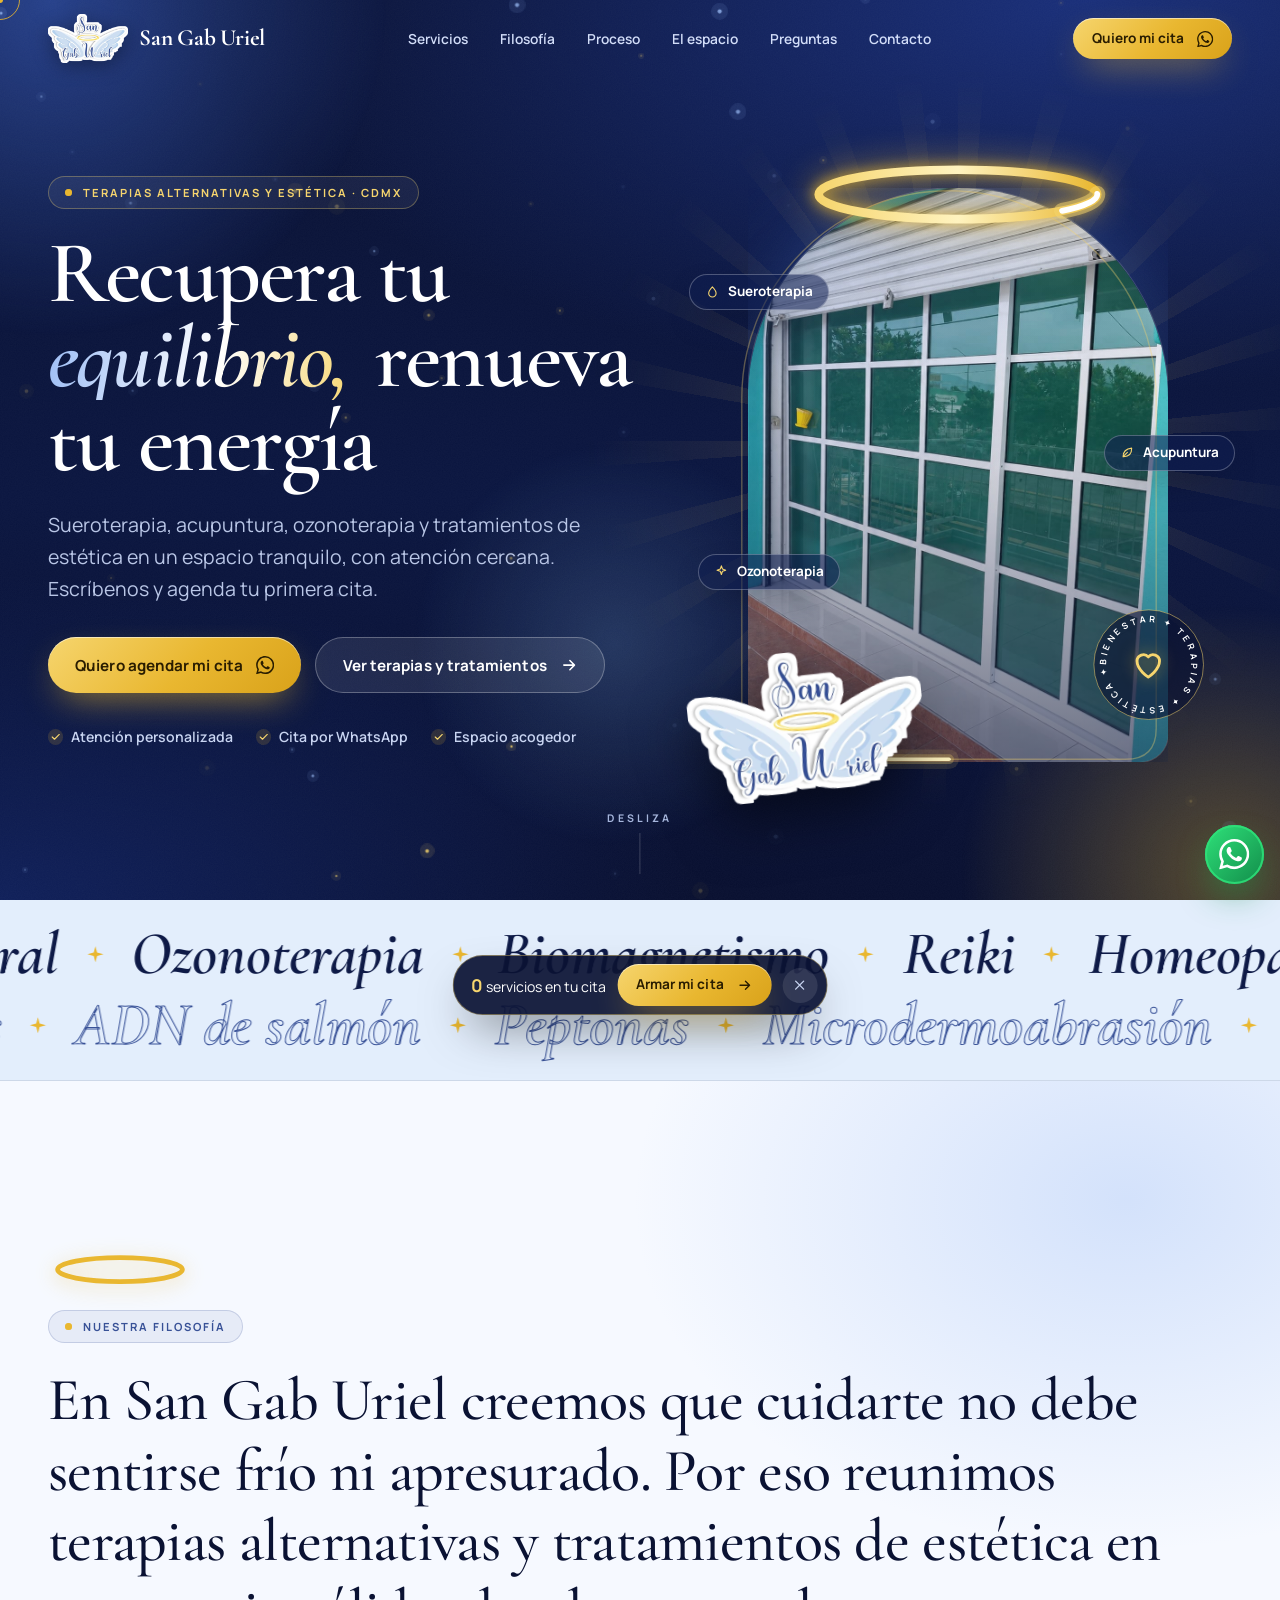
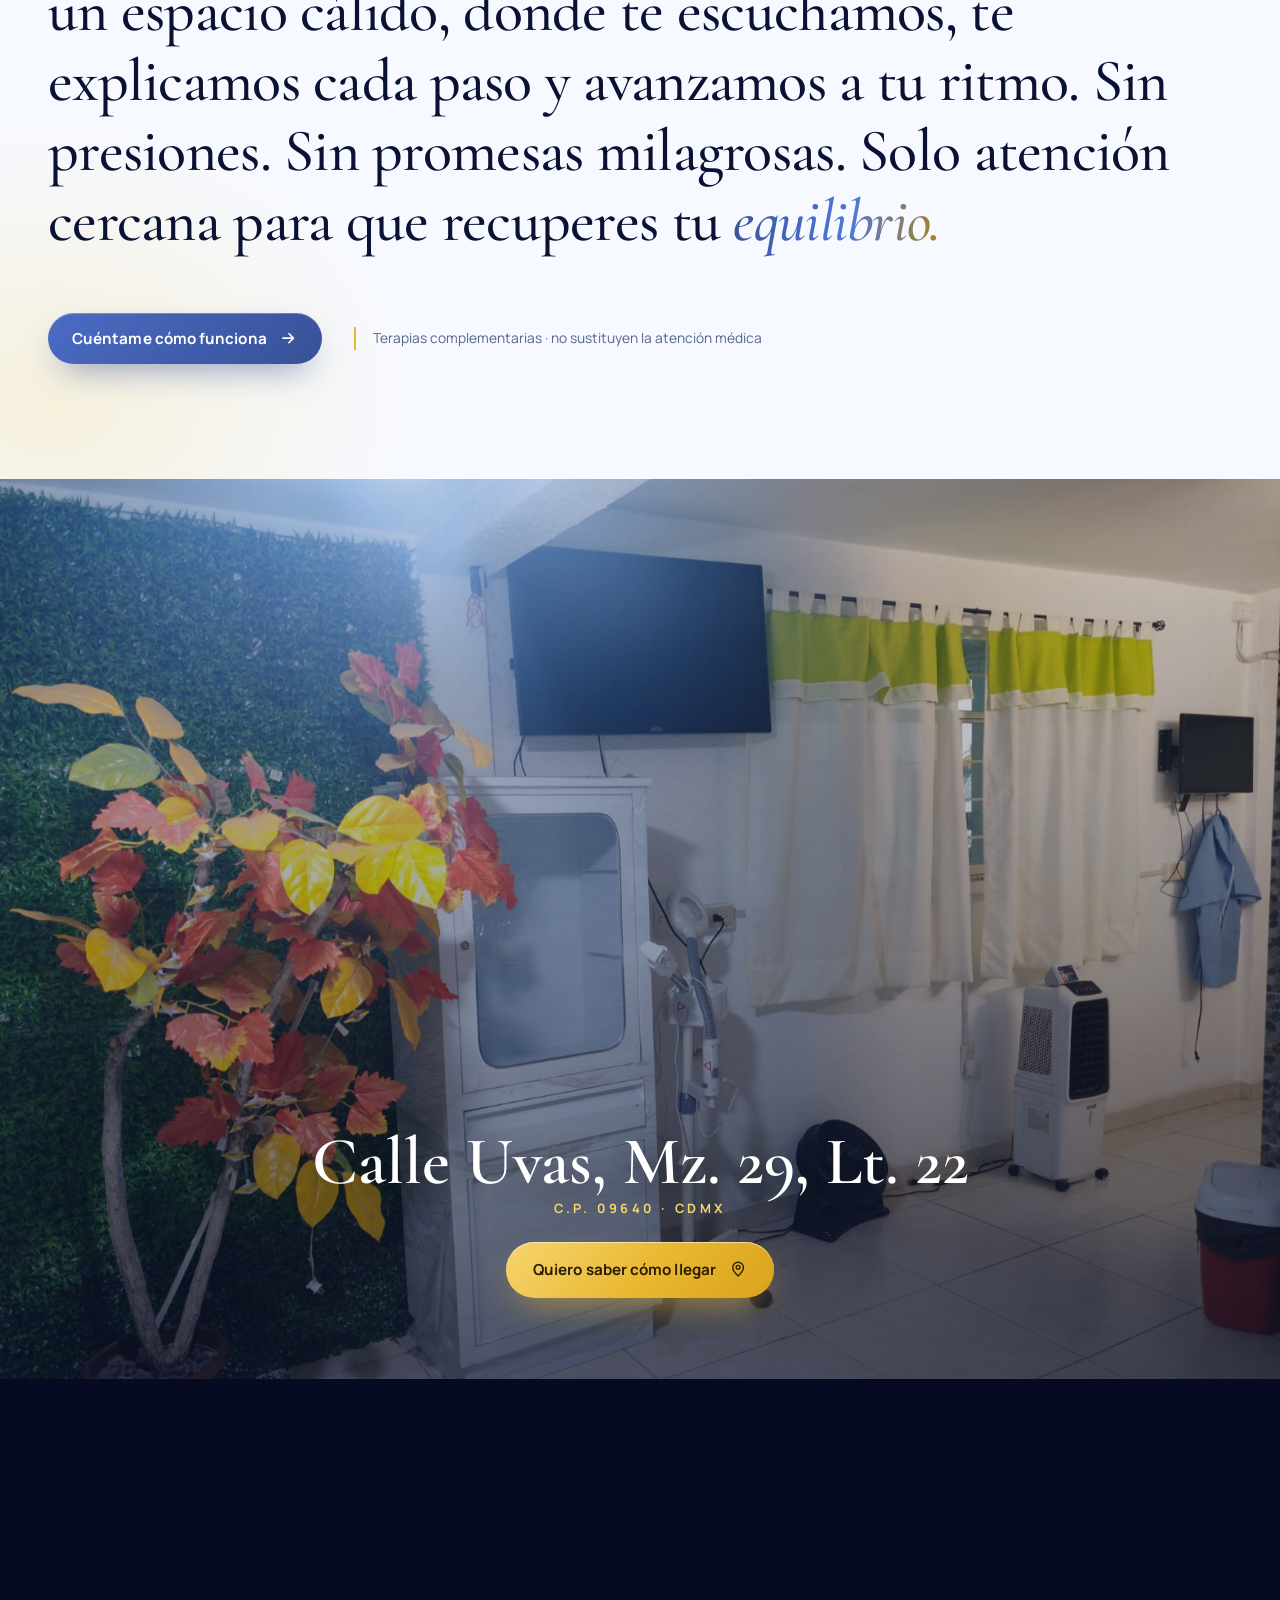
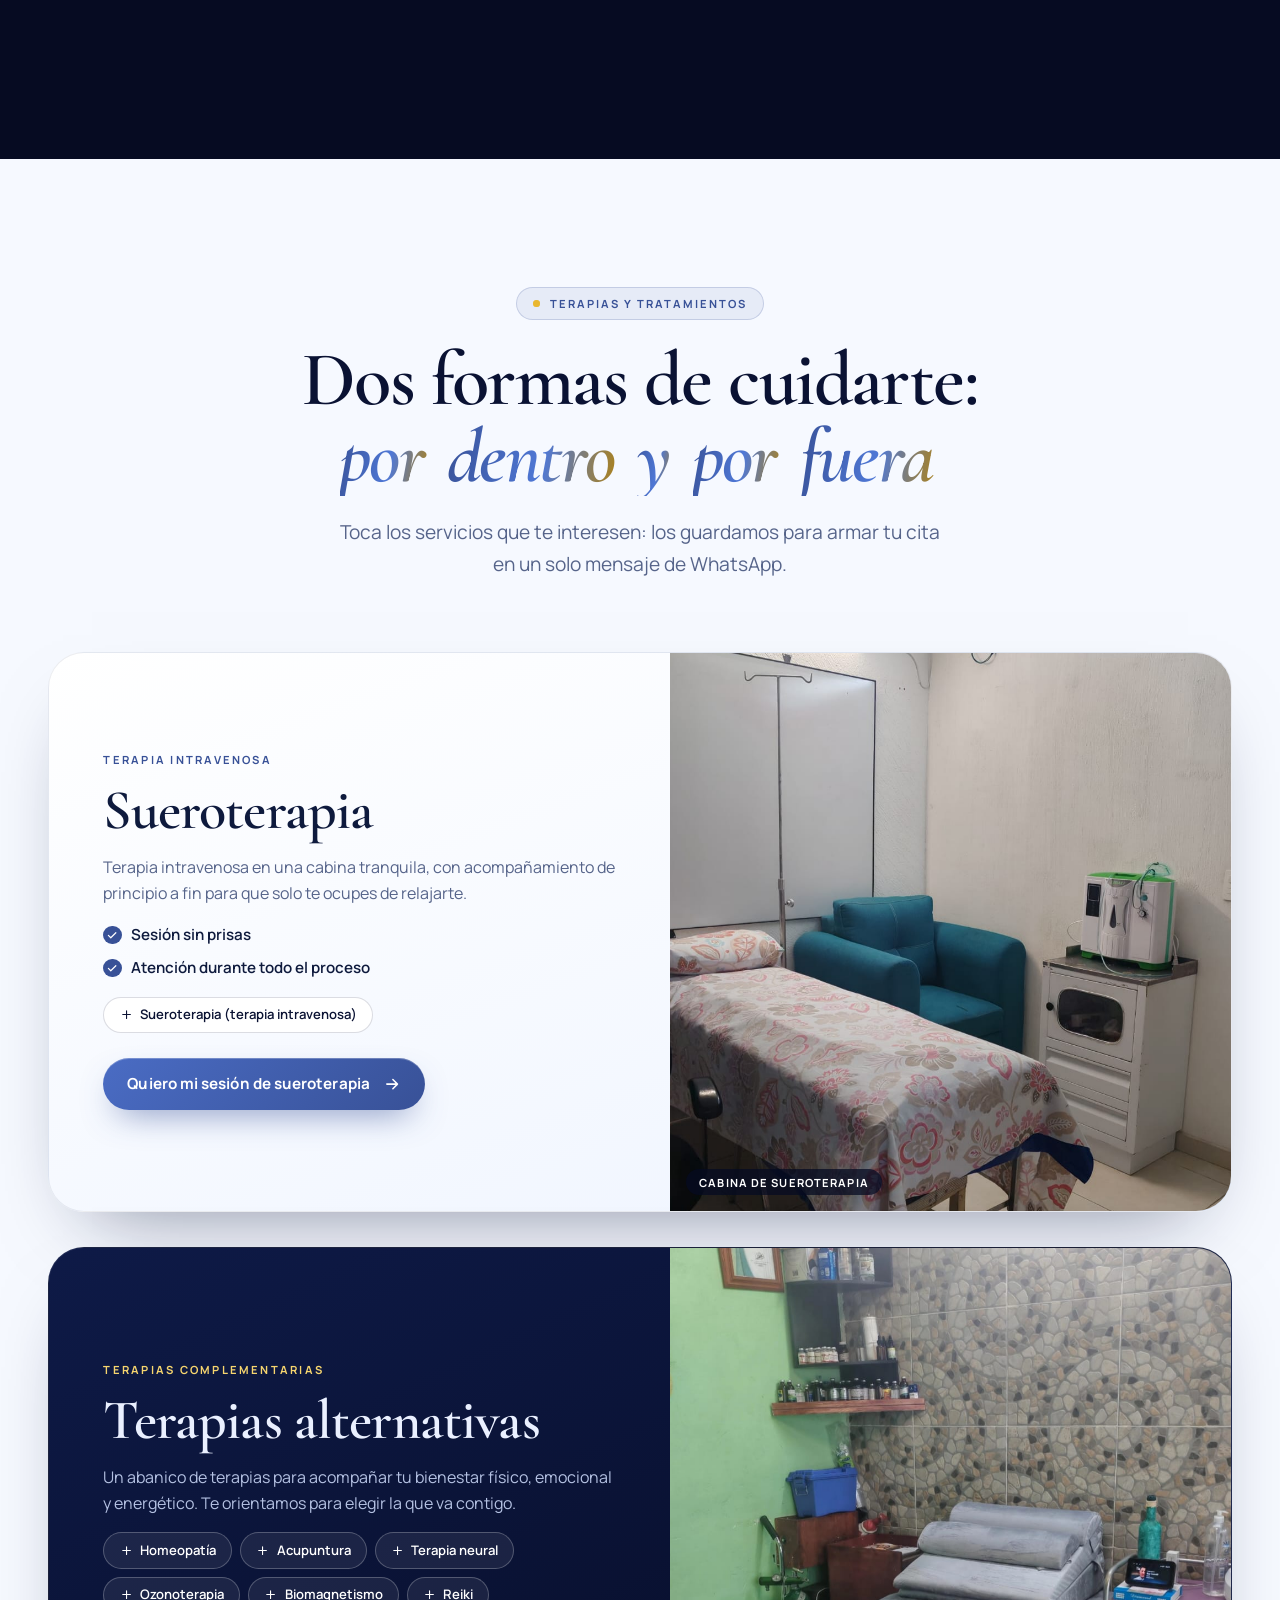
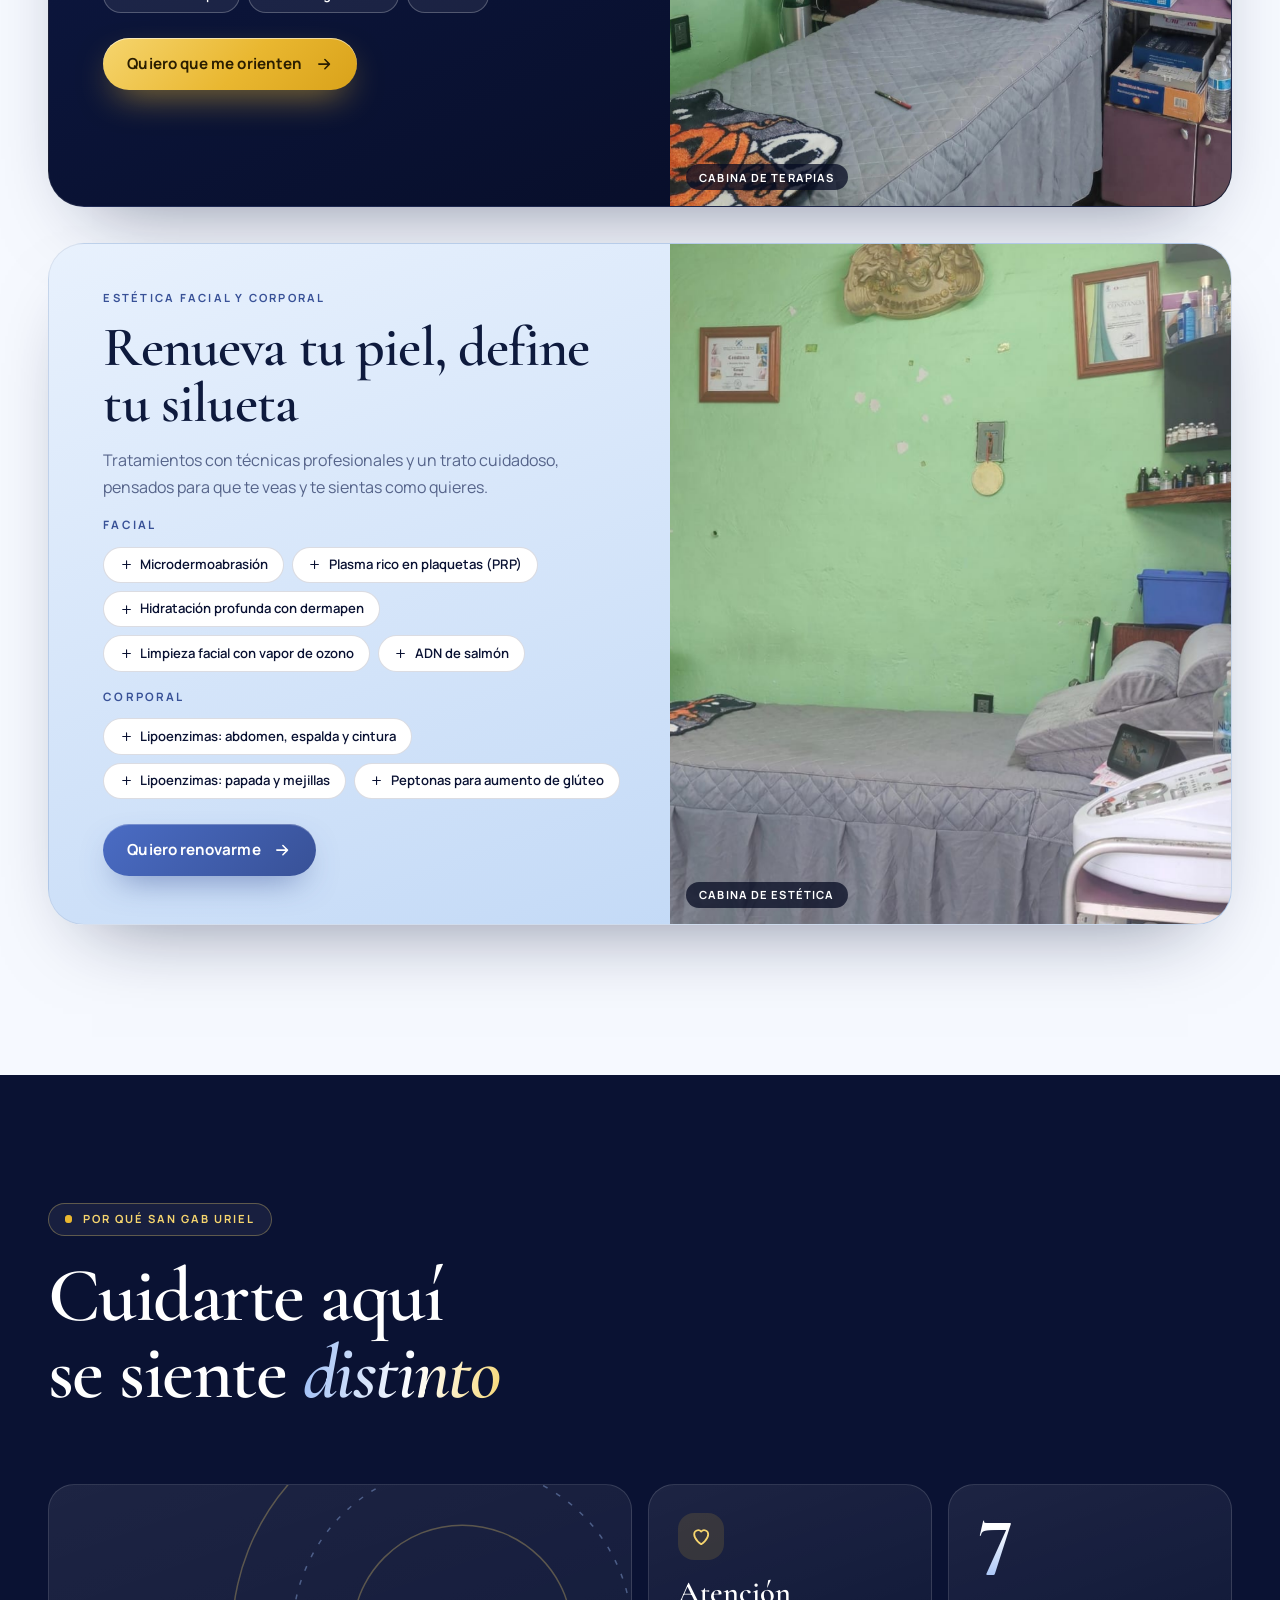
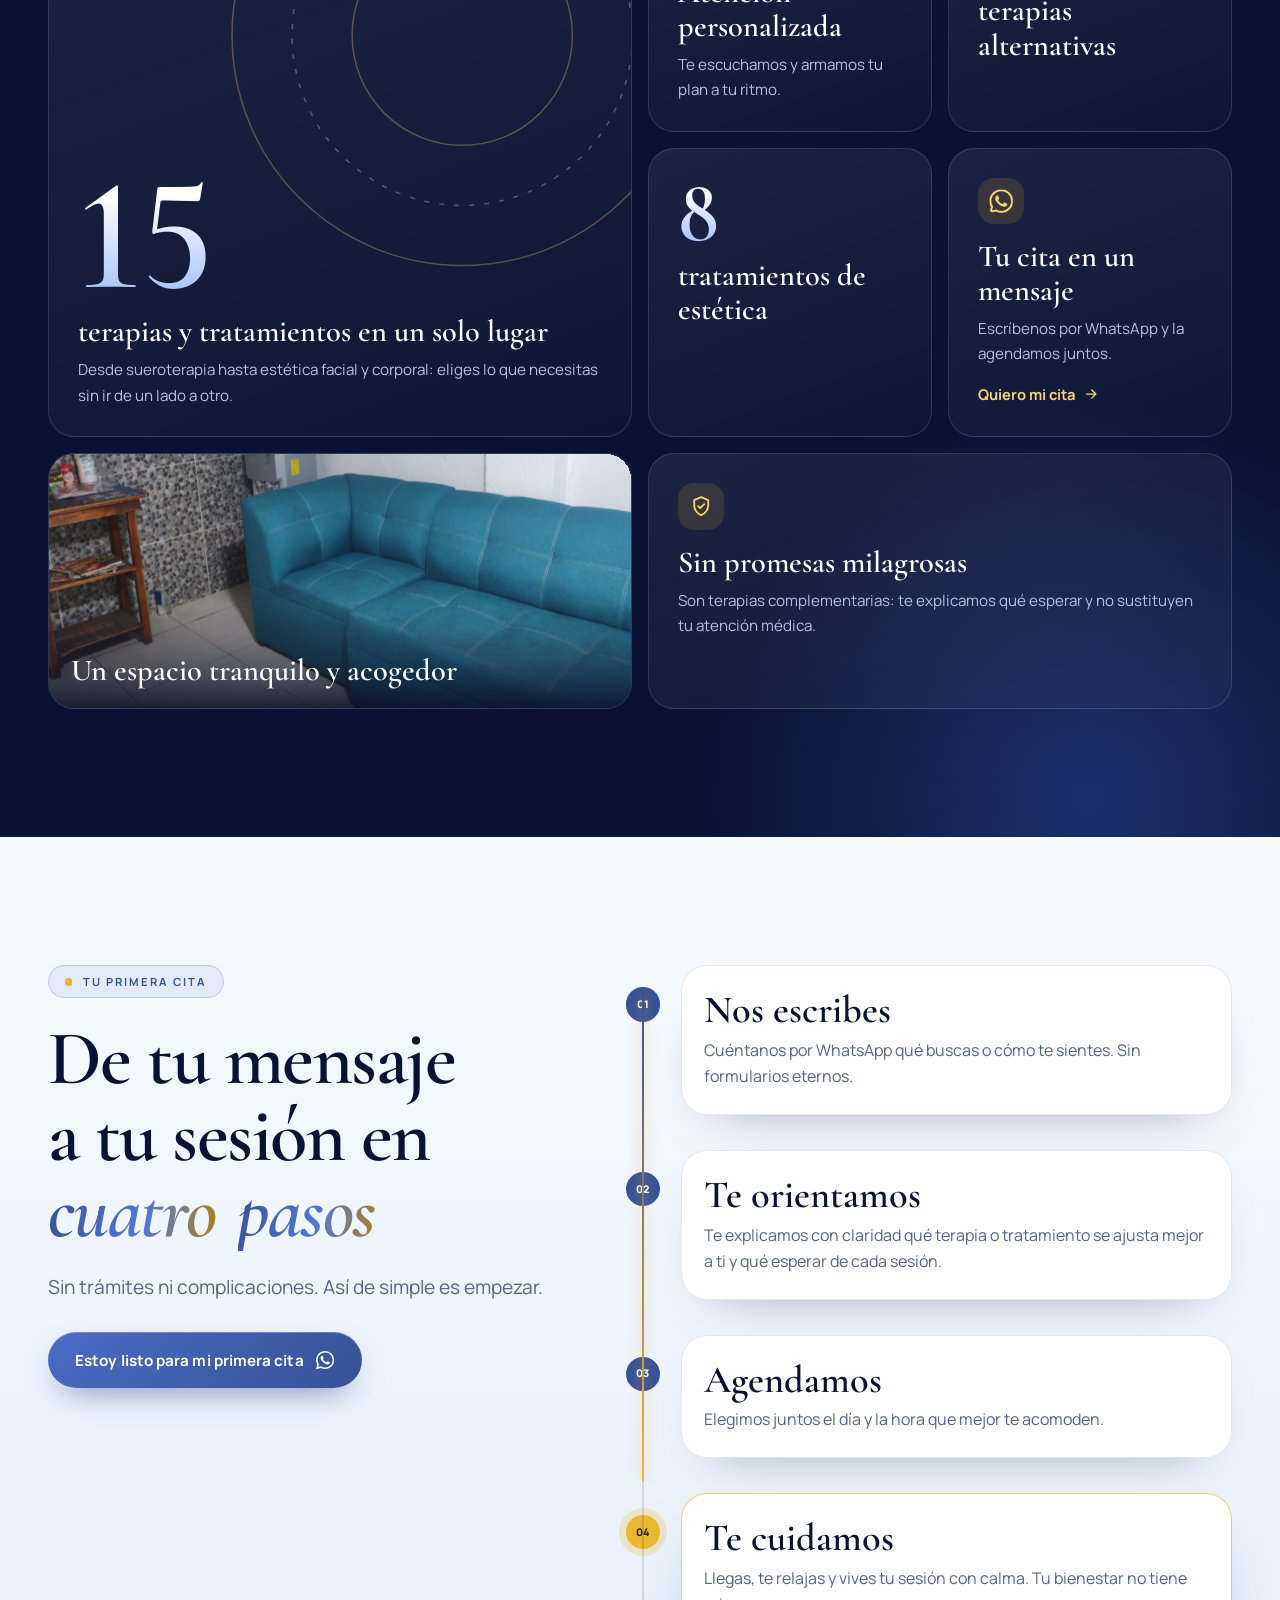
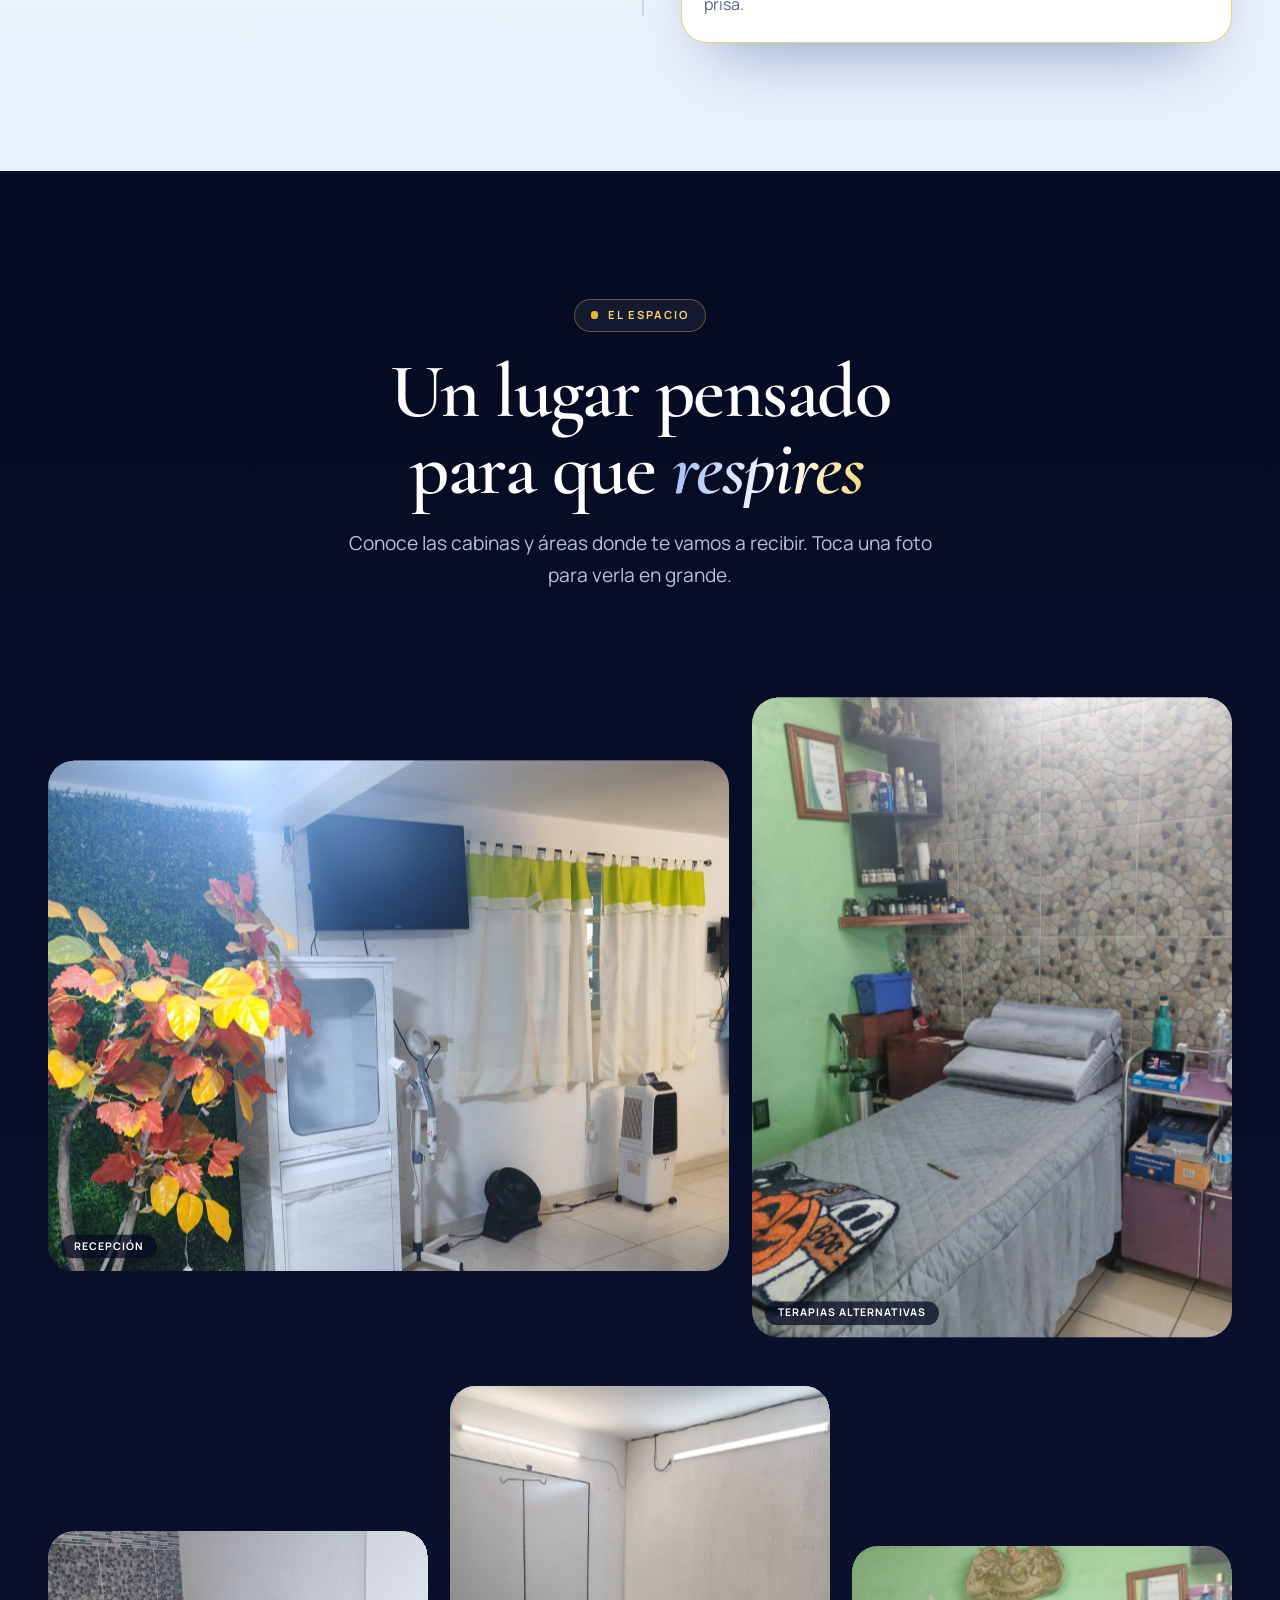
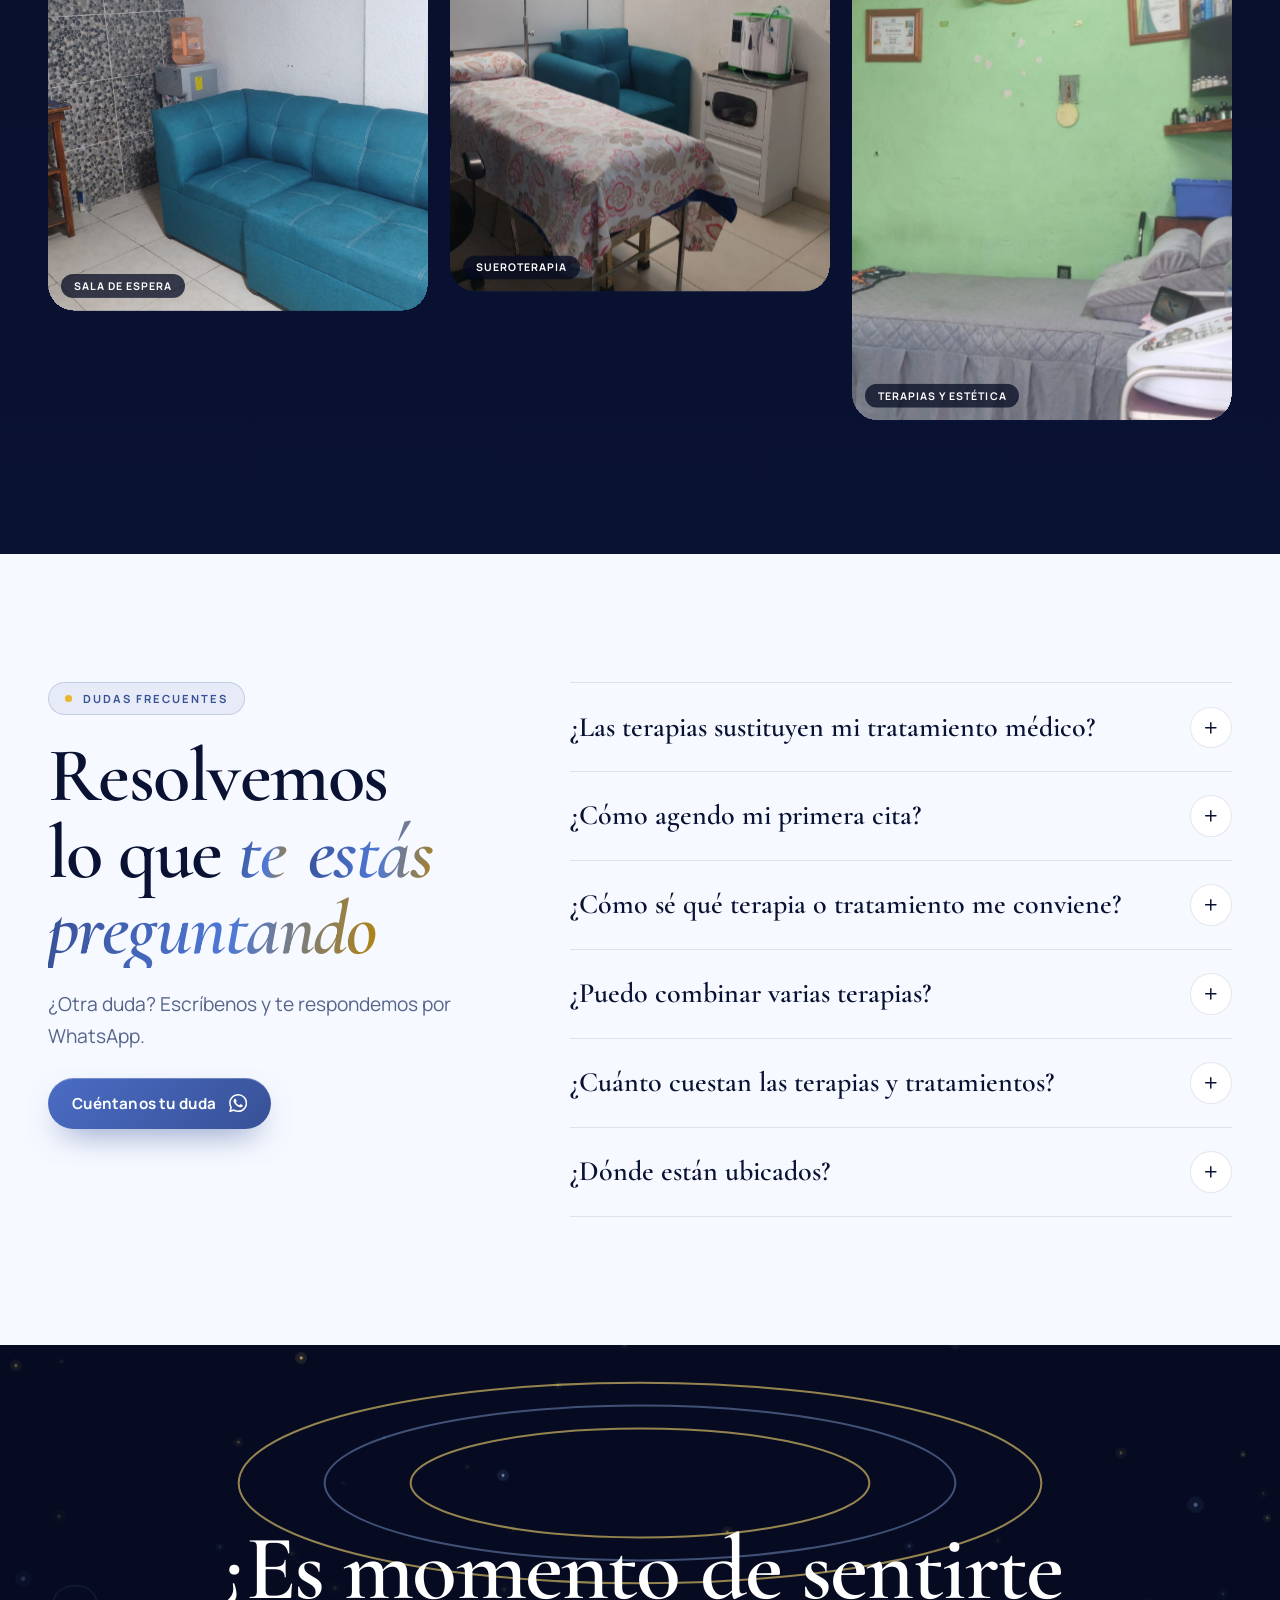
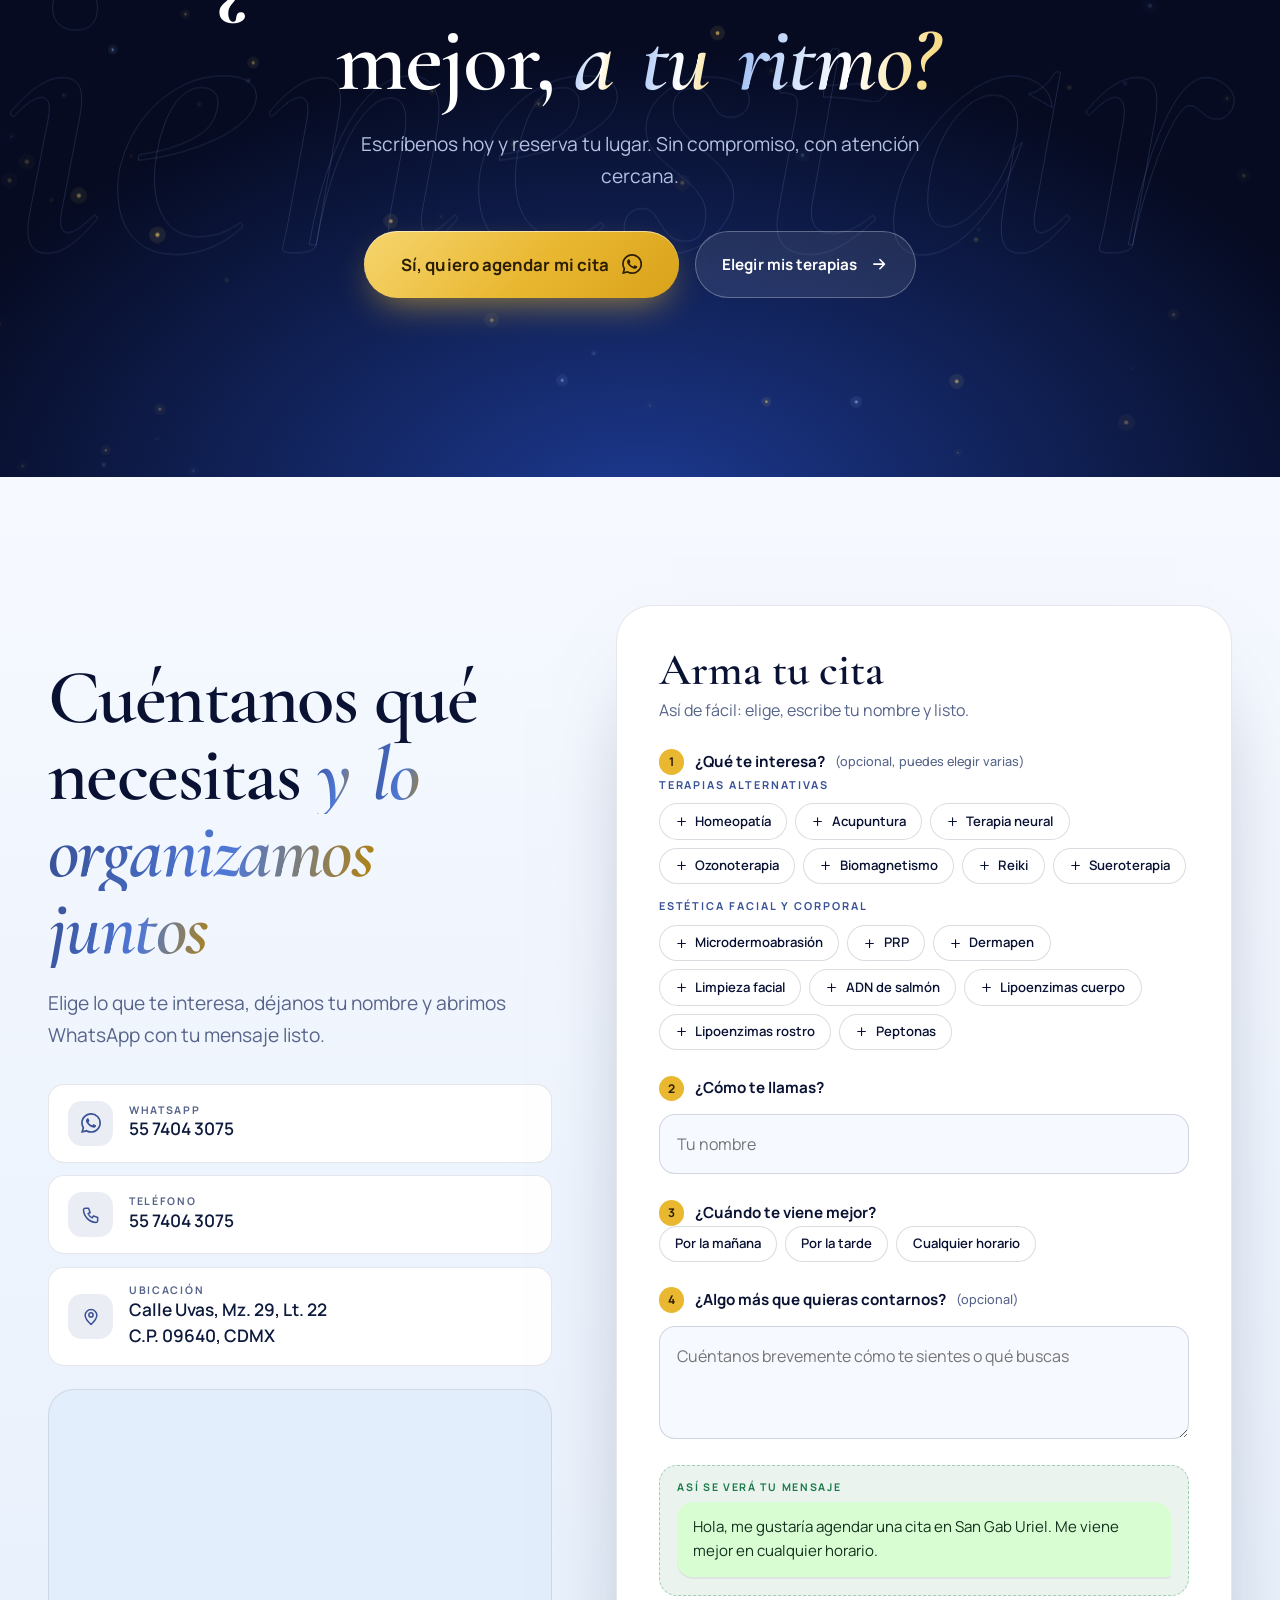
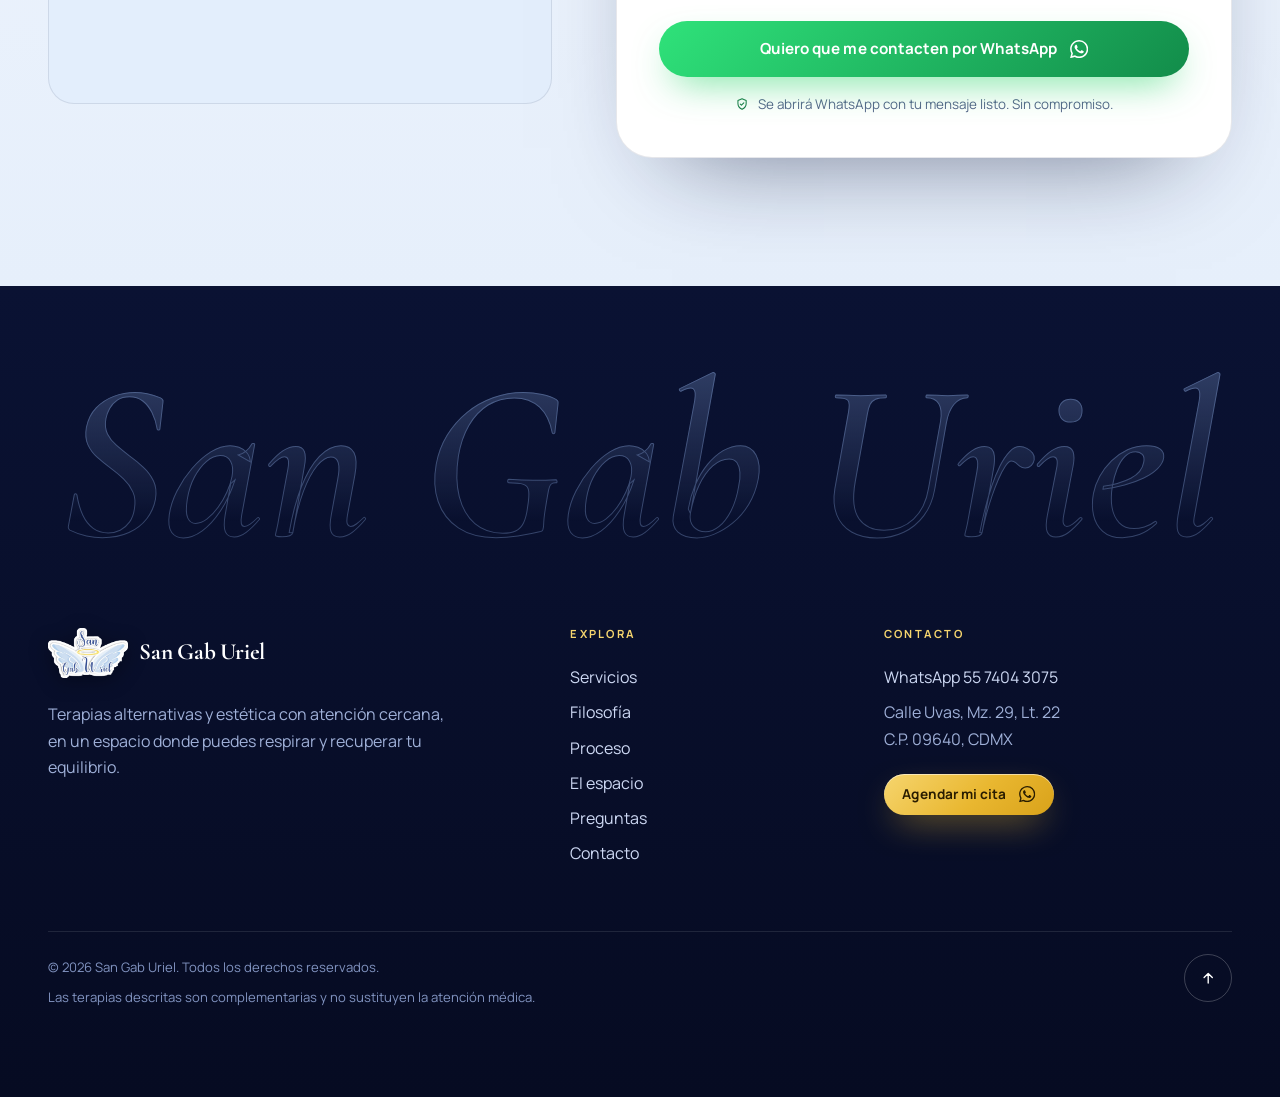
==== index.html @ 601bdb70 "first commit" ====
<!doctype html>
<html lang="es-MX">
<head>
<meta charset="utf-8">
<meta name="viewport" content="width=device-width, initial-scale=1, viewport-fit=cover">
<title>Terapias alternativas y estética en CDMX | San Gab Uriel</title>
<meta name="description" content="Sueroterapia, acupuntura, ozonoterapia, PRP y tratamientos de estética en Calle Uvas, CDMX. Agenda tu cita por WhatsApp en San Gab Uriel.">
<meta name="keywords" content="terapias alternativas CDMX, sueroterapia, acupuntura, ozonoterapia, terapia neural, biomagnetismo, reiki, plasma rico en plaquetas, lipoenzimas, estética facial, estética corporal">
<meta name="author" content="San Gab Uriel">
<meta name="robots" content="index, follow, max-image-preview:large">
<meta name="theme-color" content="#0a1233">
<meta name="color-scheme" content="light dark">
<!-- TODO producción: agregar <link rel="canonical" href="https://TU-DOMINIO/"> y convertir og:image / JSON-LD a URLs absolutas -->
<meta property="og:type" content="website">
<meta property="og:locale" content="es_MX">
<meta property="og:site_name" content="San Gab Uriel">
<meta property="og:title" content="San Gab Uriel · Terapias alternativas y estética en CDMX">
<meta property="og:description" content="Recupera tu equilibrio y renueva tu energía: sueroterapia, acupuntura, ozonoterapia y estética facial y corporal. Agenda por WhatsApp.">
<meta property="og:image" content="img/recepcion-san-gab-uriel.jpg">
<meta name="twitter:card" content="summary_large_image">
<link rel="icon" href="img/favicon.png" type="image/png">
<script>document.documentElement.classList.add('js','is-loading')</script>
<noscript><style>.loader{display:none!important}html.is-loading{overflow:auto}</style></noscript>
<link rel="apple-touch-icon" href="img/favicon.png">

<link rel="preconnect" href="https://fonts.googleapis.com">
<link rel="preconnect" href="https://fonts.gstatic.com" crossorigin>
<link rel="stylesheet" href="https://fonts.googleapis.com/css2?family=Cormorant+Garamond:ital,wght@0,500;0,600;0,700;1,500;1,600;1,700&family=Manrope:wght@400;500;600;700;800&display=swap">
<link rel="preload" as="image" href="img/logo-san-gab-uriel.webp" type="image/webp">
<link rel="stylesheet" href="styles.css">

<!-- Datos estructurados: negocio local -->
<script type="application/ld+json">
{
  "@context": "https://schema.org",
  "@type": "HealthAndBeautyBusiness",
  "name": "San Gab Uriel",
  "description": "Centro de terapias alternativas y estética: sueroterapia, acupuntura, ozonoterapia, terapia neural, biomagnetismo, reiki, homeopatía, PRP, dermapen y lipoenzimas.",
  "image": ["img/recepcion-san-gab-uriel.jpg", "img/fachada-san-gab-uriel.jpg"],
  "logo": "img/logo-san-gab-uriel.png",
  "telephone": "+52 55 7404 3075",
  "address": {
    "@type": "PostalAddress",
    "streetAddress": "Calle Uvas, Mz. 29, Lt. 22",
    "postalCode": "09640",
    "addressLocality": "Ciudad de México",
    "addressCountry": "MX"
  },
  "areaServed": "Ciudad de México",
  "makesOffer": [
    {"@type": "Offer", "itemOffered": {"@type": "Service", "name": "Sueroterapia (terapia intravenosa)"}},
    {"@type": "Offer", "itemOffered": {"@type": "Service", "name": "Acupuntura"}},
    {"@type": "Offer", "itemOffered": {"@type": "Service", "name": "Terapia neural"}},
    {"@type": "Offer", "itemOffered": {"@type": "Service", "name": "Ozonoterapia"}},
    {"@type": "Offer", "itemOffered": {"@type": "Service", "name": "Biomagnetismo"}},
    {"@type": "Offer", "itemOffered": {"@type": "Service", "name": "Reiki"}},
    {"@type": "Offer", "itemOffered": {"@type": "Service", "name": "Homeopatía"}},
    {"@type": "Offer", "itemOffered": {"@type": "Service", "name": "Microdermoabrasión"}},
    {"@type": "Offer", "itemOffered": {"@type": "Service", "name": "Plasma rico en plaquetas (PRP)"}},
    {"@type": "Offer", "itemOffered": {"@type": "Service", "name": "Lipoenzimas"}}
  ]
}
</script>
<!-- Datos estructurados: preguntas frecuentes -->
<script type="application/ld+json">
{
  "@context": "https://schema.org",
  "@type": "FAQPage",
  "mainEntity": [
    {"@type": "Question", "name": "¿Las terapias sustituyen mi tratamiento médico?", "acceptedAnswer": {"@type": "Answer", "text": "No. Son terapias complementarias. Si llevas un tratamiento o tienes una condición de salud, cuéntanoslo al agendar y no suspendas ningún medicamento sin consultar a tu médico."}},
    {"@type": "Question", "name": "¿Cómo agendo mi primera cita?", "acceptedAnswer": {"@type": "Answer", "text": "Escríbenos por WhatsApp o arma tu cita en el formulario de esta página: se abrirá la conversación con tu mensaje ya listo."}},
    {"@type": "Question", "name": "¿Cómo sé qué terapia o tratamiento me conviene?", "acceptedAnswer": {"@type": "Answer", "text": "Cuéntanos qué buscas y cómo te sientes. Te orientamos sobre las opciones disponibles antes de que decidas, sin ningún compromiso."}},
    {"@type": "Question", "name": "¿Puedo combinar varias terapias?", "acceptedAnswer": {"@type": "Answer", "text": "Sí, puedes elegir más de una. Cuéntanos qué te interesa y te orientamos sobre cómo organizarlas."}},
    {"@type": "Question", "name": "¿Cuánto cuestan las terapias y tratamientos?", "acceptedAnswer": {"@type": "Answer", "text": "Depende de cada servicio. Pregúntanos por WhatsApp y te compartimos la información de la terapia o tratamiento que te interesa."}},
    {"@type": "Question", "name": "¿Dónde están ubicados?", "acceptedAnswer": {"@type": "Answer", "text": "Estamos en Calle Uvas, Mz. 29, Lt. 22, C.P. 09640, CDMX. Escríbenos y te ayudamos con las indicaciones para llegar."}}
  ]
}
</script>
</head>

<body>
<a class="skip" href="#contenido">Saltar al contenido</a>

<!-- ============ Iconos (sprite SVG) ============ -->
<svg width="0" height="0" style="position:absolute" aria-hidden="true" focusable="false">
  <defs>
    <symbol id="i-wa" viewBox="0 0 24 24"><path fill="currentColor" d="M17.47 14.38c-.3-.15-1.76-.87-2.03-.97-.27-.1-.47-.15-.67.15-.2.3-.77.97-.94 1.16-.17.2-.35.22-.65.07-.3-.15-1.26-.46-2.39-1.48-.88-.79-1.48-1.76-1.65-2.06-.17-.3-.02-.46.13-.6.13-.14.3-.35.45-.52.15-.17.2-.3.3-.5.1-.2.05-.37-.02-.52-.08-.15-.67-1.62-.92-2.2-.24-.58-.49-.5-.67-.51h-.57c-.2 0-.52.07-.79.37-.27.3-1.04 1.02-1.04 2.48s1.07 2.88 1.21 3.07c.15.2 2.1 3.2 5.08 4.49.71.3 1.26.49 1.7.63.71.23 1.36.2 1.87.12.57-.09 1.76-.72 2-1.41.25-.7.25-1.29.17-1.41-.07-.13-.27-.2-.57-.35m-5.42 7.4h-.01a9.87 9.87 0 0 1-5.03-1.38l-.36-.21-3.74.98 1-3.65-.24-.37a9.86 9.86 0 0 1-1.51-5.26c0-5.45 4.44-9.88 9.89-9.88 2.64 0 5.12 1.03 6.99 2.9a9.83 9.83 0 0 1 2.89 6.99c0 5.45-4.44 9.88-9.88 9.88m8.41-18.3A11.8 11.8 0 0 0 12.05 0C5.5 0 .16 5.34.16 11.89c0 2.1.55 4.14 1.59 5.95L.06 24l6.3-1.65a11.88 11.88 0 0 0 5.68 1.45h.01c6.55 0 11.89-5.34 11.89-11.89 0-3.18-1.24-6.17-3.48-8.41Z"/></symbol>
    <symbol id="i-arrow" viewBox="0 0 24 24"><path d="M5 12h14M13 6l6 6-6 6" fill="none" stroke="currentColor" stroke-width="2" stroke-linecap="round" stroke-linejoin="round"/></symbol>
    <symbol id="i-up" viewBox="0 0 24 24"><path d="M12 19V5M6 11l6-6 6 6" fill="none" stroke="currentColor" stroke-width="2" stroke-linecap="round" stroke-linejoin="round"/></symbol>
    <symbol id="i-check" viewBox="0 0 24 24"><path d="M5 12.5l4.5 4.5L19 7.5" fill="none" stroke="currentColor" stroke-width="2.2" stroke-linecap="round" stroke-linejoin="round"/></symbol>
    <symbol id="i-plus" viewBox="0 0 24 24"><path d="M12 5v14M5 12h14" fill="none" stroke="currentColor" stroke-width="2" stroke-linecap="round"/></symbol>
    <symbol id="i-close" viewBox="0 0 24 24"><path d="M6 6l12 12M18 6L6 18" fill="none" stroke="currentColor" stroke-width="2" stroke-linecap="round"/></symbol>
    <symbol id="i-drop" viewBox="0 0 24 24"><path d="M12 3s6 6.2 6 10.5A6 6 0 0 1 6 13.5C6 9.2 12 3 12 3z" fill="none" stroke="currentColor" stroke-width="1.8" stroke-linejoin="round"/></symbol>
    <symbol id="i-leaf" viewBox="0 0 24 24"><path d="M5 19c0-8 5-13 14-14 0 9-5 14-13 14M5 19l7-7" fill="none" stroke="currentColor" stroke-width="1.8" stroke-linecap="round" stroke-linejoin="round"/></symbol>
    <symbol id="i-spark" viewBox="0 0 24 24"><path d="M12 3l1.8 5.2L19 10l-5.2 1.8L12 17l-1.8-5.2L5 10l5.2-1.8z" fill="none" stroke="currentColor" stroke-width="1.8" stroke-linejoin="round"/></symbol>
    <symbol id="i-star" viewBox="0 0 24 24"><path d="M12 1.5l2.2 8.3 8.3 2.2-8.3 2.2L12 22.5l-2.2-8.3L1.5 12l8.3-2.2z" fill="currentColor"/></symbol>
    <symbol id="i-heart" viewBox="0 0 24 24"><path d="M12 20s-7-4.4-7-10a4 4 0 0 1 7-2.6A4 4 0 0 1 19 10c0 5.6-7 10-7 10z" fill="none" stroke="currentColor" stroke-width="1.8" stroke-linejoin="round"/></symbol>
    <symbol id="i-shield" viewBox="0 0 24 24"><path d="M12 3l7 3v5c0 5-3 8-7 10-4-2-7-5-7-10V6z M9 12l2 2 4-4" fill="none" stroke="currentColor" stroke-width="1.8" stroke-linecap="round" stroke-linejoin="round"/></symbol>
    <symbol id="i-pin" viewBox="0 0 24 24"><path d="M12 21s7-6.2 7-11a7 7 0 1 0-14 0c0 4.8 7 11 7 11z M12 12a2.5 2.5 0 1 0 0-5 2.5 2.5 0 0 0 0 5" fill="none" stroke="currentColor" stroke-width="1.8" stroke-linejoin="round"/></symbol>
    <symbol id="i-phone" viewBox="0 0 24 24"><path d="M5 4h4l2 5-2.5 1.5a11 11 0 0 0 5 5L15 13l5 2v4a2 2 0 0 1-2 2A16 16 0 0 1 3 6a2 2 0 0 1 2-2z" fill="none" stroke="currentColor" stroke-width="1.8" stroke-linejoin="round"/></symbol>
    <symbol id="i-chev" viewBox="0 0 24 24"><path d="M6 9l6 6 6-6" fill="none" stroke="currentColor" stroke-width="2" stroke-linecap="round" stroke-linejoin="round"/></symbol>
  </defs>
</svg>

<!-- ============ Loader / spinner de carga ============ -->
<div class="loader" id="loader" role="status" aria-live="polite" aria-label="Cargando San Gab Uriel">
  <div class="loader__panel loader__panel--l"></div>
  <div class="loader__panel loader__panel--r"></div>
  <div class="loader__seam"></div>
  <div class="loader__core">
    <div class="spinner">
      <svg class="spinner__ring spinner__ring--a" viewBox="0 0 200 200" aria-hidden="true"><circle cx="100" cy="100" r="96" pathLength="100"/></svg>
      <svg class="spinner__ring spinner__ring--b" viewBox="0 0 200 200" aria-hidden="true"><circle cx="100" cy="100" r="88" pathLength="100"/></svg>
      <svg class="spinner__ring spinner__ring--c" viewBox="0 0 200 200" aria-hidden="true"><circle cx="100" cy="100" r="80" pathLength="100"/></svg>
      <img class="spinner__logo" src="img/logo-san-gab-uriel.webp" alt="" width="560" height="347" decoding="async">
    </div>
    <p class="loader__name">San Gab Uriel</p>
    <div class="loader__bar" aria-hidden="true"><i id="loaderBar"></i></div>
  </div>
  <p class="loader__pct" aria-hidden="true"><span id="loaderPct">0</span><small>%</small></p>
  <p class="loader__tag" aria-hidden="true">Terapias alternativas &amp; estética</p>
</div>

<div class="progress" aria-hidden="true"><i id="progressBar"></i></div>
<div class="cursor" id="cursor" aria-hidden="true"><i class="cursor__dot"></i><i class="cursor__ring"><span id="cursorLabel"></span></i></div>

<!-- ============ Header ============ -->
<header class="header" id="header">
  <div class="container header__in">
    <a class="brand" href="#inicio" aria-label="San Gab Uriel — ir al inicio">
      <img src="img/logo-san-gab-uriel.webp" alt="" width="560" height="347" decoding="async">
      <span class="brand__name">San Gab Uriel</span>
    </a>
    <nav class="nav" aria-label="Principal">
      <a href="#servicios">Servicios</a>
      <a href="#filosofia">Filosofía</a>
      <a href="#proceso">Proceso</a>
      <a href="#espacio">El espacio</a>
      <a href="#preguntas">Preguntas</a>
      <a href="#contacto">Contacto</a>
    </nav>
    <div class="header__end">
      <a class="btn btn--gold btn--sm header__cta magnetic" href="https://wa.me/525574043075?text=Hola%2C%20me%20gustar%C3%ADa%20agendar%20una%20cita%20en%20San%20Gab%20Uriel." target="_blank" rel="noopener">
        <span>Quiero mi cita</span><svg class="ico"><use href="#i-wa"/></svg>
      </a>
      <button class="burger" id="burger" type="button" aria-label="Abrir menú" aria-expanded="false" aria-controls="menu"><i></i><i></i></button>
    </div>
  </div>
</header>

<!-- Menú móvil -->
<div class="menu" id="menu" aria-hidden="true">
  <div class="menu__in container">
    <nav aria-label="Menú móvil">
      <a href="#servicios"><small>01</small>Servicios</a>
      <a href="#filosofia"><small>02</small>Filosofía</a>
      <a href="#proceso"><small>03</small>Proceso</a>
      <a href="#espacio"><small>04</small>El espacio</a>
      <a href="#preguntas"><small>05</small>Preguntas</a>
      <a href="#contacto"><small>06</small>Contacto</a>
    </nav>
    <div class="menu__foot">
      <a class="btn btn--gold" href="https://wa.me/525574043075?text=Hola%2C%20me%20gustar%C3%ADa%20agendar%20una%20cita%20en%20San%20Gab%20Uriel." target="_blank" rel="noopener"><span>Quiero agendar mi cita</span><svg class="ico"><use href="#i-wa"/></svg></a>
      <p>Calle Uvas, Mz. 29, Lt. 22, C.P. 09640, CDMX<br>WhatsApp 55 7404 3075</p>
    </div>
  </div>
</div>

<main id="contenido">

  <!-- ============ 1 · HERO ============ -->
  <section class="hero" id="inicio" aria-labelledby="hero-title">
    <div class="hero__sky" aria-hidden="true">
      <i class="sky__glow sky__glow--a"></i>
      <i class="sky__glow sky__glow--b"></i>
      <i class="sky__glow sky__glow--c"></i>
      <i class="sky__grain"></i>
    </div>
    <canvas class="dust" id="heroDust" aria-hidden="true"></canvas>

    <div class="container hero__grid">
      <div class="hero__copy">
        <p class="eyebrow eyebrow--dark" data-hero style="--h:0"><span class="eyebrow__dot"></span>Terapias alternativas y estética · CDMX</p>
        <h1 class="hero__title" id="hero-title" data-split data-hero-split>Recupera tu <em>equilibrio</em>, renueva tu energía</h1>
        <p class="hero__lead" data-hero style="--h:3">Sueroterapia, acupuntura, ozonoterapia y tratamientos de estética en un espacio tranquilo, con atención cercana. Escríbenos y agenda tu primera cita.</p>
        <div class="hero__cta" data-hero style="--h:4">
          <a class="btn btn--gold btn--lg magnetic" href="https://wa.me/525574043075?text=Hola%2C%20me%20gustar%C3%ADa%20agendar%20mi%20primera%20cita%20en%20San%20Gab%20Uriel." target="_blank" rel="noopener">
            <span>Quiero agendar mi cita</span><svg class="ico"><use href="#i-wa"/></svg>
          </a>
          <a class="btn btn--ghost btn--lg" href="#servicios"><span>Ver terapias y tratamientos</span><svg class="ico"><use href="#i-arrow"/></svg></a>
        </div>
        <ul class="hero__trust" data-hero style="--h:5">
          <li><svg class="ico"><use href="#i-check"/></svg>Atención personalizada</li>
          <li><svg class="ico"><use href="#i-check"/></svg>Cita por WhatsApp</li>
          <li><svg class="ico"><use href="#i-check"/></svg>Espacio acogedor</li>
        </ul>
      </div>

      <div class="hero__stage">
        <div class="portal" id="portal">
          <div class="portal__rays" aria-hidden="true"></div>
          <svg class="portal__halo" viewBox="0 0 220 64" aria-hidden="true">
            <defs>
              <linearGradient id="haloG" x1="0" x2="1"><stop offset="0" stop-color="#f6d56e"/><stop offset=".5" stop-color="#fff3bf"/><stop offset="1" stop-color="#e9b730"/></linearGradient>
              <filter id="haloGlow" x="-30%" y="-80%" width="160%" height="260%"><feGaussianBlur stdDeviation="4"/></filter>
            </defs>
            <ellipse cx="110" cy="32" rx="96" ry="17" fill="none" stroke="#e9b730" stroke-width="9" opacity=".55" filter="url(#haloGlow)"/>
            <ellipse cx="110" cy="32" rx="96" ry="17" fill="none" stroke="url(#haloG)" stroke-width="6"/>
          </svg>
          <svg class="portal__halo portal__halo--spark" viewBox="0 0 220 64" aria-hidden="true">
            <ellipse class="halo__spark halo__spark--glow" cx="110" cy="32" rx="96" ry="17" fill="none" stroke="#f6d56e" stroke-width="11" stroke-linecap="round" pathLength="100"/>
            <ellipse class="halo__spark" cx="110" cy="32" rx="96" ry="17" fill="none" stroke="#fff" stroke-width="4" stroke-linecap="round" pathLength="100"/>
          </svg>
          <div class="portal__arch">
            <img src="img/fachada-san-gab-uriel.jpg" alt="Fachada de San Gab Uriel con marco turquesa y ventanal de cristal, en Calle Uvas" width="1086" height="1448" fetchpriority="high" decoding="async">
          </div>
          <svg class="portal__line" viewBox="0 0 300 410" aria-hidden="true">
            <path class="portal__line-base" d="M150,408 H24 Q2,408 2,386 V150 A148,148 0 0 1 298,150 V386 Q298,408 276,408 Z"/>
            <path class="portal__line-glow portal__line-glow--wide" pathLength="1000" d="M150,408 H24 Q2,408 2,386 V150 A148,148 0 0 1 298,150 V386 Q298,408 276,408 Z"/>
            <path class="portal__line-glow" pathLength="1000" d="M150,408 H24 Q2,408 2,386 V150 A148,148 0 0 1 298,150 V386 Q298,408 276,408 Z"/>
            <path class="portal__line-run" pathLength="1000" d="M150,408 H24 Q2,408 2,386 V150 A148,148 0 0 1 298,150 V386 Q298,408 276,408 Z"/>
          </svg>
          <span class="chip chip--1" style="--fd:0s"><svg class="ico"><use href="#i-drop"/></svg>Sueroterapia</span>
          <span class="chip chip--2" style="--fd:-2s"><svg class="ico"><use href="#i-leaf"/></svg>Acupuntura</span>
          <span class="chip chip--3" style="--fd:-4s"><svg class="ico"><use href="#i-spark"/></svg>Ozonoterapia</span>
          <div class="seal-wrap" aria-hidden="true">
            <svg class="seal" viewBox="0 0 120 120">
              <defs><path id="sealPath" d="M60,60 m-45,0 a45,45 0 1,1 90,0 a45,45 0 1,1 -90,0"/></defs>
              <circle cx="60" cy="60" r="58" class="seal__bg"/>
              <text class="seal__text"><textPath href="#sealPath" textLength="280" lengthAdjust="spacing">BIENESTAR ✦ TERAPIAS ✦ ESTÉTICA ✦ </textPath></text>
            </svg>
            <svg class="seal__core" viewBox="0 0 24 24"><use href="#i-heart"/></svg>
          </div>
          <img class="portal__logo" src="img/logo-san-gab-uriel.webp" alt="Logotipo de San Gab Uriel: alas de ángel con halo dorado" width="560" height="347" decoding="async">
        </div>
      </div>
    </div>

    <a class="scroll-cue" href="#filosofia" aria-label="Desliza para continuar"><span>Desliza</span><i></i></a>
  </section>

  <!-- ============ 2 · MARQUEE ============ -->
  <div class="marquee" aria-hidden="true">
    <div class="marquee__row" data-marquee="-1">
      <div class="marquee__group">
        <span>Sueroterapia</span><svg class="ico"><use href="#i-star"/></svg><span>Acupuntura</span><svg class="ico"><use href="#i-star"/></svg><span>Terapia neural</span><svg class="ico"><use href="#i-star"/></svg><span>Ozonoterapia</span><svg class="ico"><use href="#i-star"/></svg><span>Biomagnetismo</span><svg class="ico"><use href="#i-star"/></svg><span>Reiki</span><svg class="ico"><use href="#i-star"/></svg><span>Homeopatía</span><svg class="ico"><use href="#i-star"/></svg>
      </div>
    </div>
    <div class="marquee__row marquee__row--outline" data-marquee="1">
      <div class="marquee__group">
        <span>Microdermoabrasión</span><svg class="ico"><use href="#i-star"/></svg><span>Plasma rico en plaquetas</span><svg class="ico"><use href="#i-star"/></svg><span>Dermapen</span><svg class="ico"><use href="#i-star"/></svg><span>Lipoenzimas</span><svg class="ico"><use href="#i-star"/></svg><span>ADN de salmón</span><svg class="ico"><use href="#i-star"/></svg><span>Peptonas</span><svg class="ico"><use href="#i-star"/></svg>
      </div>
    </div>
  </div>

  <!-- ============ 3 · FILOSOFÍA (texto que se ilumina con el scroll) ============ -->
  <section class="manifesto" id="filosofia" aria-labelledby="filosofia-title">
    <div class="container manifesto__in">
      <svg class="manifesto__halo" viewBox="0 0 120 36" aria-hidden="true" data-reveal="zoom"><ellipse cx="60" cy="18" rx="52" ry="10" fill="none" stroke="#e9b730" stroke-width="4"/></svg>
      <p class="eyebrow" data-reveal="up"><span class="eyebrow__dot"></span>Nuestra filosofía</p>
      <h2 class="sr-only" id="filosofia-title">Cuidarte sin prisa, sin presiones y sin promesas milagrosas</h2>
      <p class="manifesto__text" id="manifesto">En San Gab Uriel creemos que cuidarte no debe sentirse frío ni apresurado. Por eso reunimos terapias alternativas y tratamientos de estética en un espacio cálido, donde te escuchamos, te explicamos cada paso y avanzamos a tu ritmo. Sin presiones. Sin promesas milagrosas. Solo atención cercana para que recuperes tu <em>equilibrio</em>.</p>
      <div class="manifesto__foot" data-reveal="up">
        <a class="btn btn--blue magnetic" href="#proceso"><span>Cuéntame cómo funciona</span><svg class="ico"><use href="#i-arrow"/></svg></a>
        <p class="manifesto__note">Terapias complementarias · no sustituyen la atención médica</p>
      </div>
    </div>
  </section>

  <!-- ============ 4 · VISÍTANOS (la foto se expande al hacer scroll) ============ -->
  <section class="expand" id="visitanos" aria-labelledby="expand-title" data-expand>
    <div class="expand__pin">
      <div class="expand__frame" id="expandFrame">
        <img src="img/recepcion-san-gab-uriel.jpg" alt="Recepción de San Gab Uriel con muro verde, árbol decorativo y vitrina clínica" width="1600" height="1200" loading="lazy" decoding="async">
        <div class="expand__shade"></div>
      </div>
      <div class="expand__intro" id="expandIntro">
        <p class="eyebrow eyebrow--dark"><span class="eyebrow__dot"></span>Visítanos</p>
        <h2 id="expand-title" class="h2 h2--light">Aquí te esperamos, <em>sin prisa</em></h2>
        <p class="lead lead--dark">Un lugar cálido en Calle Uvas, pensado para que llegues, respires y te sientas en buenas manos.</p>
      </div>
      <div class="expand__outro" id="expandOutro">
        <p class="expand__addr">Calle Uvas, Mz. 29, Lt. 22</p>
        <p class="expand__addr2">C.P. 09640 · CDMX</p>
        <a class="btn btn--gold btn--lg magnetic" href="https://wa.me/525574043075?text=Hola%2C%20%C2%BFme%20ayudan%20con%20las%20indicaciones%20para%20llegar%20a%20San%20Gab%20Uriel%3F" target="_blank" rel="noopener"><span>Quiero saber cómo llegar</span><svg class="ico"><use href="#i-pin"/></svg></a>
      </div>
    </div>
  </section>

  <!-- ============ 5 · SERVICIOS (tarjetas que se apilan) ============ -->
  <section class="services" id="servicios" aria-labelledby="servicios-title">
    <div class="container">
      <header class="sec-head sec-head--center">
        <p class="eyebrow" data-reveal="up"><span class="eyebrow__dot"></span>Terapias y tratamientos</p>
        <h2 class="h2" id="servicios-title" data-split>Dos formas de cuidarte: <em>por dentro y por fuera</em></h2>
        <p class="lead" data-reveal="up" style="--d:200">Toca los servicios que te interesen: los guardamos para armar tu cita en un solo mensaje de WhatsApp.</p>
      </header>

      <div class="stack" id="stack">

        <article class="scard scard--light" style="--i:0">
          <div class="scard__body">
            <span class="scard__num" aria-hidden="true">01</span>
            <p class="scard__tag">Terapia intravenosa</p>
            <h3 class="scard__title">Sueroterapia</h3>
            <p class="scard__text">Terapia intravenosa en una cabina tranquila, con acompañamiento de principio a fin para que solo te ocupes de relajarte.</p>
            <ul class="scard__points">
              <li><svg class="ico"><use href="#i-check"/></svg>Sesión sin prisas</li>
              <li><svg class="ico"><use href="#i-check"/></svg>Atención durante todo el proceso</li>
            </ul>
            <div class="sel-group" role="group" aria-label="Sueroterapia: añadir a mi cita">
              <button class="sel" type="button" data-service="Sueroterapia (terapia intravenosa)" aria-pressed="false"><svg class="ico"><use href="#i-plus"/></svg>Sueroterapia (terapia intravenosa)</button>
            </div>
            <a class="btn btn--blue magnetic" href="https://wa.me/525574043075?text=Hola%2C%20quiero%20informaci%C3%B3n%20sobre%20la%20sueroterapia." target="_blank" rel="noopener"><span>Quiero mi sesión de sueroterapia</span><svg class="ico"><use href="#i-arrow"/></svg></a>
          </div>
          <figure class="scard__media pimg" data-cursor="Ver" data-lightbox="img/cabina-sueroterapia.jpg" data-caption="Cabina de sueroterapia">
            <img src="img/cabina-sueroterapia.jpg" alt="Cabina de sueroterapia con camilla, soporte de suero y concentrador de oxígeno" width="1200" height="1600" loading="lazy" decoding="async">
            <figcaption>Cabina de sueroterapia</figcaption>
          </figure>
        </article>

        <article class="scard scard--dark" style="--i:1">
          <div class="scard__body">
            <span class="scard__num" aria-hidden="true">02</span>
            <p class="scard__tag">Terapias complementarias</p>
            <h3 class="scard__title">Terapias alternativas</h3>
            <p class="scard__text">Un abanico de terapias para acompañar tu bienestar físico, emocional y energético. Te orientamos para elegir la que va contigo.</p>
            <div class="sel-group" role="group" aria-label="Terapias alternativas: añadir a mi cita">
              <button class="sel" type="button" data-service="Homeopatía" aria-pressed="false"><svg class="ico"><use href="#i-plus"/></svg>Homeopatía</button>
              <button class="sel" type="button" data-service="Acupuntura" aria-pressed="false"><svg class="ico"><use href="#i-plus"/></svg>Acupuntura</button>
              <button class="sel" type="button" data-service="Terapia neural" aria-pressed="false"><svg class="ico"><use href="#i-plus"/></svg>Terapia neural</button>
              <button class="sel" type="button" data-service="Ozonoterapia" aria-pressed="false"><svg class="ico"><use href="#i-plus"/></svg>Ozonoterapia</button>
              <button class="sel" type="button" data-service="Biomagnetismo" aria-pressed="false"><svg class="ico"><use href="#i-plus"/></svg>Biomagnetismo</button>
              <button class="sel" type="button" data-service="Reiki" aria-pressed="false"><svg class="ico"><use href="#i-plus"/></svg>Reiki</button>
            </div>
            <a class="btn btn--gold magnetic" href="https://wa.me/525574043075?text=Hola%2C%20me%20gustar%C3%ADa%20que%20me%20orienten%20sobre%20las%20terapias%20alternativas." target="_blank" rel="noopener"><span>Quiero que me orienten</span><svg class="ico"><use href="#i-arrow"/></svg></a>
          </div>
          <figure class="scard__media pimg" data-cursor="Ver" data-lightbox="img/cabina-terapias-alternativas.jpg" data-caption="Cabina de terapias alternativas">
            <img src="img/cabina-terapias-alternativas.jpg" alt="Cabina de terapias alternativas con camilla gris y repisas de madera con esencias" width="1200" height="1600" loading="lazy" decoding="async">
            <figcaption>Cabina de terapias</figcaption>
          </figure>
        </article>

        <article class="scard scard--sky" style="--i:2">
          <div class="scard__body">
            <span class="scard__num" aria-hidden="true">03</span>
            <p class="scard__tag">Estética facial y corporal</p>
            <h3 class="scard__title">Renueva tu piel, define tu silueta</h3>
            <p class="scard__text">Tratamientos con técnicas profesionales y un trato cuidadoso, pensados para que te veas y te sientas como quieres.</p>
            <p class="scard__sub">Facial</p>
            <div class="sel-group" role="group" aria-label="Estética facial: añadir a mi cita">
              <button class="sel" type="button" data-service="Microdermoabrasión" aria-pressed="false"><svg class="ico"><use href="#i-plus"/></svg>Microdermoabrasión</button>
              <button class="sel" type="button" data-service="Plasma rico en plaquetas (PRP)" aria-pressed="false"><svg class="ico"><use href="#i-plus"/></svg>Plasma rico en plaquetas (PRP)</button>
              <button class="sel" type="button" data-service="Hidratación profunda con dermapen" aria-pressed="false"><svg class="ico"><use href="#i-plus"/></svg>Hidratación profunda con dermapen</button>
              <button class="sel" type="button" data-service="Limpieza facial con vapor de ozono" aria-pressed="false"><svg class="ico"><use href="#i-plus"/></svg>Limpieza facial con vapor de ozono</button>
              <button class="sel" type="button" data-service="ADN de salmón" aria-pressed="false"><svg class="ico"><use href="#i-plus"/></svg>ADN de salmón</button>
            </div>
            <p class="scard__sub">Corporal</p>
            <div class="sel-group" role="group" aria-label="Estética corporal: añadir a mi cita">
              <button class="sel" type="button" data-service="Lipoenzimas (abdomen, espalda y cintura)" aria-pressed="false"><svg class="ico"><use href="#i-plus"/></svg>Lipoenzimas: abdomen, espalda y cintura</button>
              <button class="sel" type="button" data-service="Lipoenzimas (papada y mejillas)" aria-pressed="false"><svg class="ico"><use href="#i-plus"/></svg>Lipoenzimas: papada y mejillas</button>
              <button class="sel" type="button" data-service="Peptonas para aumento de glúteo" aria-pressed="false"><svg class="ico"><use href="#i-plus"/></svg>Peptonas para aumento de glúteo</button>
            </div>
            <a class="btn btn--blue magnetic" href="https://wa.me/525574043075?text=Hola%2C%20me%20gustar%C3%ADa%20informaci%C3%B3n%20sobre%20los%20tratamientos%20de%20est%C3%A9tica." target="_blank" rel="noopener"><span>Quiero renovarme</span><svg class="ico"><use href="#i-arrow"/></svg></a>
          </div>
          <figure class="scard__media pimg" data-cursor="Ver" data-lightbox="img/cabina-terapias-y-estetica.jpg" data-caption="Cabina de terapias y estética">
            <img src="img/cabina-terapias-y-estetica.jpg" alt="Cabina de terapias y estética con camilla acolchada, repisas con esencias y equipo de estética" width="1600" height="1200" loading="lazy" decoding="async">
            <figcaption>Cabina de estética</figcaption>
          </figure>
        </article>

      </div>
    </div>
  </section>

  <!-- ============ 6 · POR QUÉ (bento) ============ -->
  <section class="why" id="por-que" aria-labelledby="why-title">
    <i class="why__glow" aria-hidden="true"></i>
    <div class="container">
      <header class="sec-head">
        <p class="eyebrow eyebrow--dark" data-reveal="up"><span class="eyebrow__dot"></span>Por qué San Gab Uriel</p>
        <h2 class="h2 h2--light" id="why-title" data-split>Cuidarte aquí se siente <em>distinto</em></h2>
      </header>

      <div class="bento" data-stagger>
        <article class="tile tile--a" data-reveal="up">
          <svg class="tile__rings" viewBox="0 0 200 200" aria-hidden="true"><circle cx="100" cy="100" r="92"/><circle cx="100" cy="100" r="68"/><circle cx="100" cy="100" r="44"/></svg>
          <p class="tile__num"><span data-count="15">15</span></p>
          <h3>terapias y tratamientos en un solo lugar</h3>
          <p>Desde sueroterapia hasta estética facial y corporal: eliges lo que necesitas sin ir de un lado a otro.</p>
        </article>
        <article class="tile tile--b" data-reveal="up">
          <svg class="ico tile__ico"><use href="#i-heart"/></svg>
          <h3>Atención personalizada</h3>
          <p>Te escuchamos y armamos tu plan a tu ritmo.</p>
        </article>
        <article class="tile tile--c" data-reveal="up">
          <p class="tile__num tile__num--sm"><span data-count="7">7</span></p>
          <h3>terapias alternativas</h3>
        </article>
        <article class="tile tile--d" data-reveal="up">
          <p class="tile__num tile__num--sm"><span data-count="8">8</span></p>
          <h3>tratamientos de estética</h3>
        </article>
        <article class="tile tile--e" data-reveal="up">
          <svg class="ico tile__ico"><use href="#i-wa"/></svg>
          <h3>Tu cita en un mensaje</h3>
          <p>Escríbenos por WhatsApp y la agendamos juntos.</p>
          <a class="tile__link" href="https://wa.me/525574043075?text=Hola%2C%20me%20gustar%C3%ADa%20agendar%20una%20cita%20en%20San%20Gab%20Uriel." target="_blank" rel="noopener">Quiero mi cita <svg class="ico"><use href="#i-arrow"/></svg></a>
        </article>
        <article class="tile tile--f" data-reveal="up" data-cursor="Ver" data-lightbox="img/sala-de-espera.jpg" data-caption="Sala de espera">
          <div class="pimg tile__photo"><img src="img/sala-de-espera.jpg" alt="Sala de espera con sillón azul turquesa, muro de piedra y garrafón de agua" width="1600" height="1200" loading="lazy" decoding="async"></div>
          <div class="tile__cap"><h3>Un espacio tranquilo y acogedor</h3></div>
        </article>
        <article class="tile tile--g" data-reveal="up">
          <svg class="ico tile__ico"><use href="#i-shield"/></svg>
          <h3>Sin promesas milagrosas</h3>
          <p>Son terapias complementarias: te explicamos qué esperar y no sustituyen tu atención médica.</p>
        </article>
      </div>
    </div>
  </section>

  <!-- ============ 7 · PROCESO ============ -->
  <section class="process" id="proceso" aria-labelledby="proceso-title">
    <div class="container process__grid">
      <div class="process__side">
        <div class="process__sticky">
          <p class="eyebrow" data-reveal="up"><span class="eyebrow__dot"></span>Tu primera cita</p>
          <h2 class="h2" id="proceso-title" data-split>De tu mensaje a tu sesión en <em>cuatro pasos</em></h2>
          <p class="lead" data-reveal="up" style="--d:150">Sin trámites ni complicaciones. Así de simple es empezar.</p>
          <a class="btn btn--blue btn--lg magnetic" data-reveal="up" style="--d:250" href="https://wa.me/525574043075?text=Hola%2C%20estoy%20listo%20para%20mi%20primera%20cita%20en%20San%20Gab%20Uriel." target="_blank" rel="noopener"><span>Estoy listo para mi primera cita</span><svg class="ico"><use href="#i-wa"/></svg></a>
        </div>
      </div>
      <div class="steps-wrap">
        <ol class="steps" id="steps">
          <li class="step"><span class="step__n">01</span><div><h3>Nos escribes</h3><p>Cuéntanos por WhatsApp qué buscas o cómo te sientes. Sin formularios eternos.</p></div></li>
          <li class="step"><span class="step__n">02</span><div><h3>Te orientamos</h3><p>Te explicamos con claridad qué terapia o tratamiento se ajusta mejor a ti y qué esperar de cada sesión.</p></div></li>
          <li class="step"><span class="step__n">03</span><div><h3>Agendamos</h3><p>Elegimos juntos el día y la hora que mejor te acomoden.</p></div></li>
          <li class="step"><span class="step__n">04</span><div><h3>Te cuidamos</h3><p>Llegas, te relajas y vives tu sesión con calma. Tu bienestar no tiene prisa.</p></div></li>
        </ol>
        <span class="steps__line" aria-hidden="true"><i id="stepsFill"></i></span>
      </div>
    </div>
  </section>

  <!-- ============ 8 · GALERÍA ============ -->
  <section class="gallery" id="espacio" aria-labelledby="espacio-title">
    <div class="container">
      <header class="sec-head sec-head--center">
        <p class="eyebrow eyebrow--dark" data-reveal="up"><span class="eyebrow__dot"></span>El espacio</p>
        <h2 class="h2 h2--light" id="espacio-title" data-split>Un lugar pensado para que <em>respires</em></h2>
        <p class="lead lead--dark" data-reveal="up" style="--d:200">Conoce las cabinas y áreas donde te vamos a recibir. Toca una foto para verla en grande.</p>
      </header>
      <div class="gal">
        <figure class="gal__item gal__item--1" data-speed="0.06" data-cursor="Ver" data-lightbox="img/recepcion-san-gab-uriel.jpg" data-caption="Recepción">
          <div class="gal__media" data-reveal="mask"><img src="img/recepcion-san-gab-uriel.jpg" alt="Recepción de San Gab Uriel con muro verde, árbol decorativo y vitrina clínica" width="1600" height="1200" loading="lazy" data-pimg decoding="async"></div>
          <figcaption>Recepción</figcaption>
        </figure>
        <figure class="gal__item gal__item--2" data-speed="-0.05" data-cursor="Ver" data-lightbox="img/cabina-terapias-alternativas.jpg" data-caption="Terapias alternativas">
          <div class="gal__media" data-reveal="mask"><img src="img/cabina-terapias-alternativas.jpg" alt="Cabina de terapias alternativas con camilla gris y repisas de madera con esencias" width="1200" height="1600" loading="lazy" data-pimg decoding="async"></div>
          <figcaption>Terapias alternativas</figcaption>
        </figure>
        <figure class="gal__item gal__item--3" data-speed="0.04" data-cursor="Ver" data-lightbox="img/sala-de-espera.jpg" data-caption="Sala de espera">
          <div class="gal__media" data-reveal="mask"><img src="img/sala-de-espera.jpg" alt="Sala de espera con sillón azul turquesa, muro de piedra y garrafón de agua" width="1600" height="1200" loading="lazy" data-pimg decoding="async"></div>
          <figcaption>Sala de espera</figcaption>
        </figure>
        <figure class="gal__item gal__item--4" data-speed="-0.07" data-cursor="Ver" data-lightbox="img/cabina-sueroterapia.jpg" data-caption="Cabina de sueroterapia">
          <div class="gal__media" data-reveal="mask"><img src="img/cabina-sueroterapia.jpg" alt="Cabina de sueroterapia con camilla, soporte de suero y concentrador de oxígeno" width="1200" height="1600" loading="lazy" data-pimg decoding="async"></div>
          <figcaption>Sueroterapia</figcaption>
        </figure>
        <figure class="gal__item gal__item--5" data-speed="0.05" data-cursor="Ver" data-lightbox="img/cabina-terapias-y-estetica.jpg" data-caption="Cabina de terapias y estética">
          <div class="gal__media" data-reveal="mask"><img src="img/cabina-terapias-y-estetica.jpg" alt="Cabina de terapias y estética con camilla acolchada, repisas con esencias y equipo de estética" width="1600" height="1200" loading="lazy" data-pimg decoding="async"></div>
          <figcaption>Terapias y estética</figcaption>
        </figure>
      </div>
    </div>
  </section>

  <!-- ============ 9 · FAQ ============ -->
  <section class="faq" id="preguntas" aria-labelledby="faq-title">
    <div class="container faq__grid">
      <div class="faq__side">
        <header class="sec-head faq__sticky">
          <p class="eyebrow" data-reveal="up"><span class="eyebrow__dot"></span>Dudas frecuentes</p>
          <h2 class="h2" id="faq-title" data-split>Resolvemos lo que <em>te estás preguntando</em></h2>
          <p class="lead" data-reveal="up" style="--d:150">¿Otra duda? Escríbenos y te respondemos por WhatsApp.</p>
          <a class="btn btn--blue magnetic" data-reveal="up" style="--d:250" href="https://wa.me/525574043075?text=Hola%2C%20tengo%20una%20duda%20sobre%20las%20terapias." target="_blank" rel="noopener"><span>Cuéntanos tu duda</span><svg class="ico"><use href="#i-wa"/></svg></a>
        </header>
      </div>
      <div class="faq__list" data-stagger>
        <details class="qa" data-reveal="up"><summary><span>¿Las terapias sustituyen mi tratamiento médico?</span><i class="qa__ico"><svg class="ico"><use href="#i-plus"/></svg></i></summary><div class="qa__a"><p>No. Son terapias complementarias. Si llevas un tratamiento o tienes una condición de salud, cuéntanoslo al agendar y no suspendas ningún medicamento sin consultar a tu médico.</p></div></details>
        <details class="qa" data-reveal="up"><summary><span>¿Cómo agendo mi primera cita?</span><i class="qa__ico"><svg class="ico"><use href="#i-plus"/></svg></i></summary><div class="qa__a"><p>Escríbenos por WhatsApp o arma tu cita en el formulario de esta página: se abrirá la conversación con tu mensaje ya listo.</p></div></details>
        <details class="qa" data-reveal="up"><summary><span>¿Cómo sé qué terapia o tratamiento me conviene?</span><i class="qa__ico"><svg class="ico"><use href="#i-plus"/></svg></i></summary><div class="qa__a"><p>Cuéntanos qué buscas y cómo te sientes. Te orientamos sobre las opciones disponibles antes de que decidas, sin ningún compromiso.</p></div></details>
        <details class="qa" data-reveal="up"><summary><span>¿Puedo combinar varias terapias?</span><i class="qa__ico"><svg class="ico"><use href="#i-plus"/></svg></i></summary><div class="qa__a"><p>Sí, puedes elegir más de una. Cuéntanos qué te interesa y te orientamos sobre cómo organizarlas.</p></div></details>
        <details class="qa" data-reveal="up"><summary><span>¿Cuánto cuestan las terapias y tratamientos?</span><i class="qa__ico"><svg class="ico"><use href="#i-plus"/></svg></i></summary><div class="qa__a"><p>Depende de cada servicio. Pregúntanos por WhatsApp y te compartimos la información de la terapia o tratamiento que te interesa.</p></div></details>
        <details class="qa" data-reveal="up"><summary><span>¿Dónde están ubicados?</span><i class="qa__ico"><svg class="ico"><use href="#i-plus"/></svg></i></summary><div class="qa__a"><p>Estamos en Calle Uvas, Mz. 29, Lt. 22, C.P. 09640, CDMX. Escríbenos y te ayudamos con las indicaciones para llegar.</p></div></details>
      </div>
    </div>
  </section>

  <!-- ============ 10 · CIERRE (CTA) ============ -->
  <section class="finale" id="cita" aria-labelledby="finale-title">
    <canvas class="dust" id="finaleDust" aria-hidden="true"></canvas>
    <div class="finale__word" id="finaleWord" aria-hidden="true">Bienestar</div>
    <svg class="finale__halo" viewBox="0 0 600 200" aria-hidden="true">
      <ellipse class="fh fh--1" cx="300" cy="100" rx="280" ry="70"/>
      <ellipse class="fh fh--2" cx="300" cy="100" rx="220" ry="54"/>
      <ellipse class="fh fh--3" cx="300" cy="100" rx="160" ry="38"/>
    </svg>
    <div class="container finale__in">
      <h2 class="finale__title" id="finale-title" data-split>¿Es momento de sentirte mejor, <em>a tu ritmo</em>?</h2>
      <p class="lead lead--dark" data-reveal="up" style="--d:200">Escríbenos hoy y reserva tu lugar. Sin compromiso, con atención cercana.</p>
      <div class="finale__cta" data-reveal="up" style="--d:320">
        <a class="btn btn--gold btn--xl magnetic" href="https://wa.me/525574043075?text=Hola%2C%20quiero%20agendar%20mi%20cita%20en%20San%20Gab%20Uriel." target="_blank" rel="noopener"><span>Sí, quiero agendar mi cita</span><svg class="ico"><use href="#i-wa"/></svg></a>
        <a class="btn btn--ghost btn--lg" href="#servicios"><span>Elegir mis terapias</span><svg class="ico"><use href="#i-arrow"/></svg></a>
      </div>
    </div>
  </section>

  <!-- ============ 11 · CONTACTO (armador de cita) ============ -->
  <section class="contact" id="contacto" aria-labelledby="contacto-title">
    <div class="container contact__grid">
      <div class="contact__info">
        <p class="eyebrow" data-reveal="up"><span class="eyebrow__dot"></span>Agenda tu cita</p>
        <h2 class="h2" id="contacto-title" data-split>Cuéntanos qué necesitas <em>y lo organizamos juntos</em></h2>
        <p class="lead" data-reveal="up" style="--d:150">Elige lo que te interesa, déjanos tu nombre y abrimos WhatsApp con tu mensaje listo.</p>
        <ul class="cards" data-stagger>
          <li data-reveal="up"><a href="https://wa.me/525574043075" target="_blank" rel="noopener"><span class="cards__ico"><svg class="ico"><use href="#i-wa"/></svg></span><span><small>WhatsApp</small><strong>55 7404 3075</strong></span></a></li>
          <li data-reveal="up"><a href="tel:+525574043075"><span class="cards__ico"><svg class="ico"><use href="#i-phone"/></svg></span><span><small>Teléfono</small><strong>55 7404 3075</strong></span></a></li>
          <li data-reveal="up"><div><span class="cards__ico"><svg class="ico"><use href="#i-pin"/></svg></span><span><small>Ubicación</small><strong>Calle Uvas, Mz. 29, Lt. 22<br>C.P. 09640, CDMX</strong></span></div></li>
        </ul>
        <div class="map" data-reveal="up">
          <iframe data-src="https://www.google.com/maps?q=Calle+Uvas,+09640+Ciudad+de+M%C3%A9xico,+CDMX&amp;output=embed" title="Mapa de ubicación de San Gab Uriel" loading="lazy" referrerpolicy="no-referrer-when-downgrade"></iframe>
          <noscript><iframe src="https://www.google.com/maps?q=Calle+Uvas,+09640+Ciudad+de+M%C3%A9xico,+CDMX&amp;output=embed" title="Mapa de ubicación de San Gab Uriel" referrerpolicy="no-referrer-when-downgrade"></iframe></noscript>
        </div>
      </div>

      <form class="builder" id="builder" novalidate data-reveal="up" style="--d:150">
        <div class="builder__head">
          <h3>Arma tu cita</h3>
          <p>Así de fácil: elige, escribe tu nombre y listo.</p>
        </div>

        <fieldset class="field">
          <legend><b>1</b> ¿Qué te interesa? <small>(opcional, puedes elegir varias)</small></legend>
          <p class="field__sub">Terapias alternativas</p>
          <div class="sel-group">
            <label class="sel"><input type="checkbox" name="servicio" value="Homeopatía"><svg class="ico"><use href="#i-plus"/></svg>Homeopatía</label>
            <label class="sel"><input type="checkbox" name="servicio" value="Acupuntura"><svg class="ico"><use href="#i-plus"/></svg>Acupuntura</label>
            <label class="sel"><input type="checkbox" name="servicio" value="Terapia neural"><svg class="ico"><use href="#i-plus"/></svg>Terapia neural</label>
            <label class="sel"><input type="checkbox" name="servicio" value="Ozonoterapia"><svg class="ico"><use href="#i-plus"/></svg>Ozonoterapia</label>
            <label class="sel"><input type="checkbox" name="servicio" value="Biomagnetismo"><svg class="ico"><use href="#i-plus"/></svg>Biomagnetismo</label>
            <label class="sel"><input type="checkbox" name="servicio" value="Reiki"><svg class="ico"><use href="#i-plus"/></svg>Reiki</label>
            <label class="sel"><input type="checkbox" name="servicio" value="Sueroterapia (terapia intravenosa)"><svg class="ico"><use href="#i-plus"/></svg>Sueroterapia</label>
          </div>
          <p class="field__sub">Estética facial y corporal</p>
          <div class="sel-group">
            <label class="sel"><input type="checkbox" name="servicio" value="Microdermoabrasión"><svg class="ico"><use href="#i-plus"/></svg>Microdermoabrasión</label>
            <label class="sel"><input type="checkbox" name="servicio" value="Plasma rico en plaquetas (PRP)"><svg class="ico"><use href="#i-plus"/></svg>PRP</label>
            <label class="sel"><input type="checkbox" name="servicio" value="Hidratación profunda con dermapen"><svg class="ico"><use href="#i-plus"/></svg>Dermapen</label>
            <label class="sel"><input type="checkbox" name="servicio" value="Limpieza facial con vapor de ozono"><svg class="ico"><use href="#i-plus"/></svg>Limpieza facial</label>
            <label class="sel"><input type="checkbox" name="servicio" value="ADN de salmón"><svg class="ico"><use href="#i-plus"/></svg>ADN de salmón</label>
            <label class="sel"><input type="checkbox" name="servicio" value="Lipoenzimas (abdomen, espalda y cintura)"><svg class="ico"><use href="#i-plus"/></svg>Lipoenzimas cuerpo</label>
            <label class="sel"><input type="checkbox" name="servicio" value="Lipoenzimas (papada y mejillas)"><svg class="ico"><use href="#i-plus"/></svg>Lipoenzimas rostro</label>
            <label class="sel"><input type="checkbox" name="servicio" value="Peptonas para aumento de glúteo"><svg class="ico"><use href="#i-plus"/></svg>Peptonas</label>
          </div>
        </fieldset>

        <div class="field">
          <label for="nombre"><b>2</b> ¿Cómo te llamas?</label>
          <input id="nombre" name="nombre" type="text" autocomplete="given-name" placeholder="Tu nombre" required>
          <p class="field__err" id="nombreErr" role="alert" hidden>Cuéntanos tu nombre para saludarte.</p>
        </div>

        <fieldset class="field">
          <legend><b>3</b> ¿Cuándo te viene mejor?</legend>
          <div class="sel-group">
            <label class="sel sel--radio"><input type="radio" name="horario" value="por la mañana"><span>Por la mañana</span></label>
            <label class="sel sel--radio"><input type="radio" name="horario" value="por la tarde"><span>Por la tarde</span></label>
            <label class="sel sel--radio"><input type="radio" name="horario" value="en cualquier horario" checked><span>Cualquier horario</span></label>
          </div>
        </fieldset>

        <div class="field">
          <label for="mensaje"><b>4</b> ¿Algo más que quieras contarnos? <small>(opcional)</small></label>
          <textarea id="mensaje" name="mensaje" rows="3" placeholder="Cuéntanos brevemente cómo te sientes o qué buscas"></textarea>
        </div>

        <div class="bubble" aria-live="polite">
          <span class="bubble__label">Así se verá tu mensaje</span>
          <p id="preview">Hola, me gustaría agendar una cita en San Gab Uriel.</p>
        </div>

        <button class="btn btn--wa btn--lg btn--block magnetic" type="submit"><span>Quiero que me contacten por WhatsApp</span><svg class="ico"><use href="#i-wa"/></svg></button>
        <p class="builder__note"><svg class="ico"><use href="#i-shield"/></svg>Se abrirá WhatsApp con tu mensaje listo. Sin compromiso.</p>
      </form>
    </div>
  </section>

</main>

<!-- ============ Footer ============ -->
<footer class="footer" aria-labelledby="footer-title">
  <div class="footer__word" id="footerWord" aria-hidden="true">San Gab Uriel</div>
  <div class="container footer__grid">
    <div class="footer__about">
      <a class="brand" href="#inicio" aria-label="San Gab Uriel — volver al inicio"><img src="img/logo-san-gab-uriel.webp" alt="" width="560" height="347" loading="lazy" decoding="async"><span class="brand__name" id="footer-title">San Gab Uriel</span></a>
      <p>Terapias alternativas y estética con atención cercana, en un espacio donde puedes respirar y recuperar tu equilibrio.</p>
    </div>
    <nav class="footer__nav" aria-label="Explorar">
      <h4>Explora</h4>
      <a href="#servicios">Servicios</a><a href="#filosofia">Filosofía</a><a href="#proceso">Proceso</a><a href="#espacio">El espacio</a><a href="#preguntas">Preguntas</a><a href="#contacto">Contacto</a>
    </nav>
    <div class="footer__contact">
      <h4>Contacto</h4>
      <a href="https://wa.me/525574043075" target="_blank" rel="noopener">WhatsApp 55 7404 3075</a>
      <address>Calle Uvas, Mz. 29, Lt. 22<br>C.P. 09640, CDMX</address>
      <a class="btn btn--gold btn--sm" href="https://wa.me/525574043075?text=Hola%2C%20me%20gustar%C3%ADa%20agendar%20una%20cita%20en%20San%20Gab%20Uriel." target="_blank" rel="noopener"><span>Agendar mi cita</span><svg class="ico"><use href="#i-wa"/></svg></a>
    </div>
  </div>
  <div class="container footer__legal">
    <p>© 2026 San Gab Uriel. Todos los derechos reservados.</p>
    <p>Las terapias descritas son complementarias y no sustituyen la atención médica.</p>
    <a class="totop" href="#inicio" aria-label="Volver arriba"><svg class="ico"><use href="#i-up"/></svg></a>
  </div>
</footer>

<!-- Selección de servicios (aparece al elegir) -->
<div class="tray" id="tray" role="region" aria-label="Servicios seleccionados">
  <p><b id="trayCount">0</b> <span id="trayLabel">servicios en tu cita</span></p>
  <a class="btn btn--gold btn--sm" href="#contacto" id="trayGo"><span>Armar mi cita</span><svg class="ico"><use href="#i-arrow"/></svg></a>
  <button type="button" class="tray__x" id="trayClear" aria-label="Limpiar selección"><svg class="ico"><use href="#i-close"/></svg></button>
</div>

<!-- Botón flotante de WhatsApp -->
<a class="wa-float" id="waFloat" href="https://wa.me/525574043075?text=Hola%2C%20me%20gustar%C3%ADa%20agendar%20una%20cita%20en%20San%20Gab%20Uriel." target="_blank" rel="noopener" aria-label="Escribir por WhatsApp a San Gab Uriel">
  <span class="wa-float__bubble">¿Agendamos tu cita?</span>
  <span class="wa-float__btn"><svg class="ico"><use href="#i-wa"/></svg></span>
</a>

<!-- Lightbox -->
<div class="lightbox" id="lightbox" role="dialog" aria-modal="true" aria-label="Galería de fotos" aria-hidden="true">
  <button class="lightbox__close" type="button" id="lbClose" aria-label="Cerrar"><svg class="ico"><use href="#i-close"/></svg></button>
  <button class="lightbox__nav lightbox__nav--prev" type="button" id="lbPrev" aria-label="Foto anterior"><svg class="ico"><use href="#i-arrow"/></svg></button>
  <figure class="lightbox__fig"><img id="lbImg" src="" alt="" decoding="async"><figcaption id="lbCap"></figcaption></figure>
  <button class="lightbox__nav lightbox__nav--next" type="button" id="lbNext" aria-label="Foto siguiente"><svg class="ico"><use href="#i-arrow"/></svg></button>
</div>

<script src="script.js" defer></script>
</body>
</html>
---- styles.css ----
/* ==========================================================================
   SAN GAB URIEL · Landing premium
   Concepto: "Ascenso a la luz" — azul cielo del logo + dorado del halo.
   Mobile-first. Índice:
   01 Tokens · 02 Base · 03 Tipografía · 04 Botones · 05 Loader · 06 Header/menú
   07 Hero · 08 Marquee · 09 Filosofía · 10 Expand · 11 Servicios · 12 Bento
   13 Proceso · 14 Galería · 15 FAQ · 16 Cierre · 17 Contacto · 18 Footer
   19 Flotantes · 20 Reveal/Motion · 21 Keyframes · 22 Accesibilidad
   ========================================================================== */

/* 01 · Tokens ------------------------------------------------------------- */
:root{
  --navy-950:#060b22; --navy-900:#0a1233; --navy-800:#0e1a47; --navy-700:#16255e;
  --blue:#385197; --blue-500:#4f78d6; --sky-300:#9bbcf5; --sky-200:#c4d9f7; --sky-100:#e3eefc; --mist:#f6f9ff;
  --gold:#e9b730; --gold-300:#f6d56e; --gold-600:#b5830a;
  --ink:#0e1a3d; --muted:#56648a; --line:rgb(14 26 61 / .1);
  --ff-display:"Cormorant Garamond","Times New Roman",serif;
  --ff-body:"Manrope",system-ui,-apple-system,"Segoe UI",Roboto,sans-serif;
  --ease:cubic-bezier(.22,1,.36,1); --ease-io:cubic-bezier(.76,0,.24,1);
  --header-h:4.4rem; --gutter:clamp(1.25rem,5vw,3rem); --maxw:1240px;
  --r:16px; --r-lg:26px; --r-xl:36px;
  /* degradado del texto en cursiva (claro) */
  --em-a:var(--blue); --em-b:var(--blue-500); --em-c:var(--gold-600);
}
/* secciones oscuras: el acento cambia a cielo → blanco → oro */
.hero,.expand,.why,.gallery,.finale,.footer,.menu,.loader{--em-a:var(--sky-300);--em-b:#fff;--em-c:var(--gold-300)}

/* Variables animadas por JS que solo usa el propio elemento: registradas como NO heredables,
   así cambiarlas recalcula el estilo de un nodo y no el de todo su subárbol. */
@property --c{syntax:"<number>";inherits:false;initial-value:0}
@property --iy{syntax:"<length>";inherits:false;initial-value:0px}
@property --gy{syntax:"<length>";inherits:false;initial-value:0px}
@property --wx{syntax:"<length>";inherits:false;initial-value:0px}

/* 02 · Base --------------------------------------------------------------- */
*,*::before,*::after{box-sizing:border-box}
html{scroll-behavior:smooth;scroll-padding-top:calc(var(--header-h) + 8px);-webkit-text-size-adjust:100%}
html.is-loading,html.menu-open,html.lb-open{overflow:hidden}
body{margin:0;background:var(--mist);color:var(--ink);font:400 1rem/1.65 var(--ff-body);-webkit-font-smoothing:antialiased;text-rendering:optimizeLegibility;overflow-x:hidden}
@supports (overflow:clip){body{overflow-x:clip}}
img,svg,canvas{display:block;max-width:100%}
a{color:inherit;text-decoration:none}
p,h1,h2,h3,h4,figure,ol,ul,address{margin:0;padding:0}
ul,ol{list-style:none}
address{font-style:normal}
button,input,select,textarea{font:inherit;color:inherit}
button{cursor:pointer}
::selection{background:rgb(233 183 48 / .45);color:var(--navy-950)}
:focus-visible{outline:2px solid var(--gold);outline-offset:3px;border-radius:8px}
.sr-only{position:absolute!important;width:1px;height:1px;overflow:hidden;clip:rect(0 0 0 0);white-space:nowrap}
.skip{position:fixed;left:1rem;top:-5rem;z-index:9000;padding:.8rem 1.1rem;border-radius:12px;background:var(--gold);color:#2a1d00;font-weight:700;transition:top .3s}
.skip:focus{top:1rem}
.container{width:min(100% - 2 * var(--gutter),var(--maxw));margin-inline:auto}
.ico{width:1.25em;height:1.25em;flex:none}

/* 03 · Tipografía ---------------------------------------------------------- */
.h2{font:600 clamp(2.5rem,6.2vw,4.8rem)/1 var(--ff-display);letter-spacing:-.02em;color:var(--navy-900);margin-bottom:1.3rem;text-wrap:balance}
.h2--light{color:#fff}
.lead{font-size:clamp(1.03rem,.4vw + .96rem,1.2rem);color:var(--muted);max-width:38rem}
.lead--dark{color:#b4c1e2}
em{font-style:italic}
.h2 em,.hero__title em,.finale__title em,.manifesto__text em{font-weight:600}
/* texto en cursiva con degradado (cada palabra dibuja su propio degradado) */
.h2 em .wi,.hero__title em .wi,.finale__title em .wi,.manifesto__text .mw.is-em{background:linear-gradient(100deg,var(--em-a),var(--em-b) 55%,var(--em-c));-webkit-background-clip:text;background-clip:text;-webkit-text-fill-color:transparent;color:transparent;padding-right:.08em}
.eyebrow{display:inline-flex;align-items:center;gap:.65rem;margin-bottom:1.4rem;padding:.55rem 1rem;border-radius:99px;font:700 .7rem/1.2 var(--ff-body);letter-spacing:.18em;text-transform:uppercase;color:var(--blue);background:rgb(56 81 151 / .08);border:1px solid rgb(56 81 151 / .2)}
.eyebrow--dark{color:var(--gold-300);background:rgb(255 255 255 / .06);border-color:rgb(246 213 110 / .32)}
.eyebrow__dot{width:.45rem;height:.45rem;flex:none;position:relative;border-radius:50%;background:var(--gold)}
.eyebrow__dot::after{content:"";position:absolute;inset:0;border-radius:50%;background:rgb(233 183 48 / .6);animation:dot 2.4s ease-out infinite}
.sec-head{max-width:48rem;margin-bottom:clamp(2.4rem,6vw,4.5rem)}
.sec-head--center{margin-inline:auto;text-align:center}
.sec-head--center .lead{margin-inline:auto}

/* 04 · Botones ------------------------------------------------------------- */
.btn{--tx:0px;--ty:0px;position:relative;display:inline-flex;align-items:center;justify-content:center;gap:.8rem;min-height:3.2rem;padding:.9rem 1.5rem;border:0;border-radius:999px;font:700 .95rem/1.15 var(--ff-body);letter-spacing:.005em;text-align:center;overflow:hidden;isolation:isolate;translate:var(--tx) var(--ty);transition:transform .5s var(--ease),translate .35s var(--ease),box-shadow .5s var(--ease),background .4s,color .4s}
.btn::before{content:"";position:absolute;inset:0;z-index:-1;background:linear-gradient(105deg,transparent 32%,rgb(255 255 255 / .5) 50%,transparent 68%);transform:translateX(-130%);animation:shimmer 5.2s ease-in-out infinite}
.btn .ico{width:1.2em;height:1.2em;transition:transform .5s var(--ease)}
.btn:hover{transform:translateY(-3px)}
.btn:hover .ico{transform:translateX(3px) scale(1.06)}
.btn:active{transform:translateY(0) scale(.98)}
.btn--sm{min-height:2.6rem;padding:.6rem 1.15rem;font-size:.85rem}
.btn--lg{min-height:3.5rem;padding:1rem 1.7rem}
.btn--xl{min-height:4.2rem;padding:1.2rem 2.3rem;font-size:1.05rem}
.btn--block{width:100%}
.btn--gold{background:linear-gradient(135deg,var(--gold-300),var(--gold) 55%,#d9a21a);color:#2a1d00;box-shadow:0 14px 36px -12px rgb(233 183 48 / .7),inset 0 1px 0 rgb(255 255 255 / .55)}
.btn--gold:hover{box-shadow:0 20px 46px -12px rgb(233 183 48 / .85),inset 0 1px 0 rgb(255 255 255 / .6)}
.btn--blue{background:linear-gradient(135deg,#4a6cc4,var(--blue));color:#fff;box-shadow:0 14px 34px -14px rgb(56 81 151 / .75),inset 0 1px 0 rgb(255 255 255 / .25)}
.btn--ghost{color:#fff;background:rgb(255 255 255 / .09);box-shadow:inset 0 0 0 1px rgb(255 255 255 / .28)}
.btn--ghost:hover{background:rgb(255 255 255 / .14)}
.btn--ghost::before{display:none}
.btn--wa{background:linear-gradient(135deg,#2fe27a,#128c4a);color:#fff;box-shadow:0 16px 38px -14px rgb(37 211 102 / .75)}

/* 05 · Loader + spinner ------------------------------------------------------ */
.loader{position:fixed;inset:0;z-index:5000;display:grid;place-items:center;color:#fff;overflow:hidden;animation:loaderFail .01s linear 10s forwards}
.loader::before{content:"";position:absolute;width:90vmin;height:90vmin;border-radius:50%;background:radial-gradient(circle,rgb(79 120 214 / .4),rgb(233 183 48 / .08) 45%,transparent 68%);animation:breathe 4s ease-in-out infinite;z-index:1;transition:opacity .6s}
.loader__panel{position:absolute;top:0;bottom:0;width:50.2%;background:var(--navy-950);transition:transform 1.15s var(--ease-io) .3s;will-change:transform}
.loader__panel--l{left:0}
.loader__panel--r{right:0}
.loader__seam{position:absolute;z-index:2;top:0;bottom:0;left:50%;width:1px;background:linear-gradient(transparent,rgb(246 213 110 / .9),transparent);transition:opacity .5s .2s}
.loader__core{position:relative;z-index:3;display:grid;justify-items:center;gap:1.4rem;transition:opacity .5s var(--ease),transform .8s var(--ease)}
.spinner{position:relative;width:min(72vw,17rem);aspect-ratio:1;display:grid;place-items:center}
.spinner__ring{position:absolute;inset:0;width:100%;height:100%;fill:none}
.spinner__ring circle{fill:none;stroke-linecap:round}
.spinner__ring--a{animation:spin 2.4s linear infinite}
.spinner__ring--a circle{stroke:var(--gold);stroke-width:1.8;stroke-dasharray:26 74;filter:drop-shadow(0 0 5px rgb(233 183 48 / .9))}
.spinner__ring--b{animation:spin 3.8s linear infinite reverse}
.spinner__ring--b circle{stroke:var(--sky-300);stroke-width:1.1;stroke-dasharray:14 86}
.spinner__ring--c{animation:spin 24s linear infinite}
.spinner__ring--c circle{stroke:rgb(155 188 245 / .5);stroke-width:.9;stroke-dasharray:.5 2.5}
.spinner__logo{position:relative;width:64%;height:auto;clip-path:inset(-40% 50% -40% 50%);animation:wingsIn 1.5s var(--ease) .2s forwards,breathe 3.2s ease-in-out 1.7s infinite;filter:drop-shadow(0 0 26px rgb(107 149 232 / .6))}
.loader__name{font:600 .78rem/1 var(--ff-body);letter-spacing:.42em;text-transform:uppercase;color:var(--sky-300);padding-left:.42em}
.loader__bar{width:12rem;height:2px;border-radius:2px;background:rgb(255 255 255 / .12);overflow:hidden}
.loader__bar i{display:block;height:100%;transform:scaleX(var(--p,0));transform-origin:left;background:linear-gradient(90deg,var(--sky-300),var(--gold));box-shadow:0 0 12px var(--gold)}
.loader__pct{position:absolute;z-index:3;left:var(--gutter);bottom:clamp(1rem,3.5vw,2.6rem);font:600 clamp(3.6rem,14vw,9.5rem)/.82 var(--ff-display);font-variant-numeric:lining-nums;font-feature-settings:'lnum' 1;color:rgb(255 255 255 / .94);transition:opacity .5s}
.loader__pct small{font-size:.38em;font-style:italic;color:var(--gold-300);margin-left:.1em}
.loader__tag{position:absolute;z-index:3;right:var(--gutter);bottom:clamp(1.2rem,3.8vw,2.8rem);font:700 .68rem/1.3 var(--ff-body);letter-spacing:.24em;text-transform:uppercase;color:#8fa3d6;text-align:right;transition:opacity .5s}
.loader.is-done .loader__core{opacity:0;transform:scale(.9)}
.loader.is-done .loader__pct,.loader.is-done .loader__tag,.loader.is-done .loader__seam,.loader.is-done::before{opacity:0}
.loader.is-done .loader__panel--l{transform:translateX(-101%)}
.loader.is-done .loader__panel--r{transform:translateX(101%)}
.loader.is-gone{display:none}

/* 06 · Header + menú móvil --------------------------------------------------- */
.progress{position:fixed;inset:0 0 auto 0;height:3px;z-index:1100;pointer-events:none}
.progress i{will-change:transform;display:block;height:100%;transform-origin:left;transform:scaleX(0);background:linear-gradient(90deg,var(--sky-300),var(--gold),var(--gold-300));box-shadow:0 0 12px rgb(233 183 48 / .8)}
.header{position:fixed;inset:0 0 auto 0;z-index:1000;height:var(--header-h);border-bottom:1px solid transparent;transition:transform .7s var(--ease),background .5s,border-color .5s;will-change:transform}
.header.is-solid{background:rgb(10 18 51 / .93);border-color:rgb(255 255 255 / .08)}
.header.is-hidden{transform:translateY(-102%)}
.header__in{height:100%;display:flex;align-items:center;justify-content:space-between;gap:1rem}
.brand{display:inline-flex;align-items:center;gap:.7rem;color:#fff;position:relative;z-index:2}
.brand img{height:2.7rem;width:auto;filter:drop-shadow(0 4px 10px rgb(0 0 0 / .35))}
.brand__name{font:700 1.45rem/1 var(--ff-display);letter-spacing:-.01em}
.nav{display:none}
.nav a{position:relative;padding:.4rem 0;font:600 .86rem/1 var(--ff-body);color:#d3def9;transition:color .3s}
.nav a::after{content:"";position:absolute;left:0;right:0;bottom:-3px;height:1px;background:var(--gold);transform:scaleX(0);transform-origin:right;transition:transform .5s var(--ease)}
.nav a:hover,.nav a.is-active{color:#fff}
.nav a:hover::after,.nav a.is-active::after{transform:scaleX(1);transform-origin:left}
.header__end{display:flex;align-items:center;gap:.7rem}
.header__cta{display:none}
.burger{display:grid;place-content:center;gap:6px;width:3rem;height:3rem;border-radius:50%;border:1px solid rgb(255 255 255 / .28);background:rgb(255 255 255 / .07);position:relative;z-index:2}
.burger i{display:block;width:1.15rem;height:2px;border-radius:2px;background:#fff;transition:transform .5s var(--ease)}
html.menu-open .burger i:first-child{transform:translateY(4px) rotate(45deg)}
html.menu-open .burger i:last-child{transform:translateY(-4px) rotate(-45deg)}
.menu{position:fixed;inset:0;z-index:900;overflow:auto;background:radial-gradient(90% 60% at 80% 0%,#16286b,transparent 70%),var(--navy-950);color:#fff;visibility:hidden;clip-path:circle(0 at calc(100% - 2.6rem) 2.2rem);transition:clip-path .9s var(--ease-io),visibility 0s .9s}
html.menu-open .menu{visibility:visible;clip-path:circle(150% at calc(100% - 2.6rem) 2.2rem);transition:clip-path .9s var(--ease-io),visibility 0s}
.menu__in{min-height:100%;display:flex;flex-direction:column;justify-content:center;gap:2.2rem;padding-block:6.5rem 2rem}
.menu nav a{display:flex;align-items:baseline;gap:1rem;padding:.15rem 0;font:600 clamp(2.5rem,11vw,3.8rem)/1.12 var(--ff-display);opacity:0;transform:translateY(26px);transition:opacity .6s var(--ease),transform .8s var(--ease),color .3s}
.menu nav a small{font:700 .72rem var(--ff-body);letter-spacing:.2em;color:var(--gold-300)}
.menu nav a:hover{color:var(--gold-300)}
html.menu-open .menu nav a{opacity:1;transform:none}
.menu nav a:nth-child(1){transition-delay:.35s}.menu nav a:nth-child(2){transition-delay:.42s}.menu nav a:nth-child(3){transition-delay:.49s}
.menu nav a:nth-child(4){transition-delay:.56s}.menu nav a:nth-child(5){transition-delay:.63s}.menu nav a:nth-child(6){transition-delay:.7s}
.menu__foot{display:grid;gap:1.2rem;justify-items:start}
.menu__foot p{color:#9aa9d1;font-size:.9rem}

/* 07 · Hero ------------------------------------------------------------------ */
.hero{position:relative;min-height:100svh;display:grid;align-items:center;padding:calc(var(--header-h) + 2.2rem) 0 5.5rem;overflow:hidden;isolation:isolate;color:#fff;background:var(--navy-900)}
.hero__sky{position:absolute;inset:0;z-index:-2;background:radial-gradient(110% 70% at 85% 0%,#1a2f7a 0%,transparent 62%),radial-gradient(90% 60% at 0% 100%,#10205a 0%,transparent 60%),linear-gradient(180deg,#0a1233,#0b1640 55%,#091030)}
.sky__glow{position:absolute;border-radius:50%;will-change:transform}
.sky__glow--a{width:60vmax;height:60vmax;left:-26vmax;top:-30vmax;background:radial-gradient(circle,rgb(63 104 212 / .55),transparent 62%);animation:drift1 24s ease-in-out infinite alternate}
.sky__glow--b{width:48vmax;height:48vmax;right:-20vmax;bottom:-22vmax;background:radial-gradient(circle,rgb(233 183 48 / .34),transparent 62%);animation:drift2 28s ease-in-out infinite alternate}
.sky__glow--c{width:36vmax;height:36vmax;left:30%;top:46%;background:radial-gradient(circle,rgb(127 176 230 / .22),transparent 62%);animation:drift1 32s ease-in-out infinite alternate-reverse}
.sky__grain{position:absolute;inset:0;opacity:.04;background-image:url("data:image/svg+xml;utf8,<svg xmlns='http://www.w3.org/2000/svg' width='180' height='180'><filter id='n'><feTurbulence type='fractalNoise' baseFrequency='.85' numOctaves='2' stitchTiles='stitch'/><feColorMatrix values='0 0 0 0 1  0 0 0 0 1  0 0 0 0 1  0 0 0 .7 0'/></filter><rect width='100%' height='100%' filter='url(%23n)'/></svg>")}
.dust{position:absolute;inset:0;width:100%;height:100%;z-index:-1;pointer-events:none}
.hero__grid{display:grid;gap:3.4rem;align-items:center;position:relative}
.hero__copy{will-change:transform,opacity;translate:0 calc(var(--hp,0) * 70px);opacity:calc(1 - var(--hp,0) * 1.5)}
.hero__title{font:600 clamp(2.9rem,6.4vw + .6rem,5.5rem)/.96 var(--ff-display);letter-spacing:-.02em;color:#fff;margin-bottom:1.5rem;text-wrap:balance}
.hero__lead{max-width:34rem;font-size:clamp(1.04rem,.5vw + .95rem,1.22rem);color:#b9c6e6;margin-bottom:2rem}
.hero__cta{display:flex;flex-wrap:wrap;gap:.9rem;margin-bottom:2rem}
.hero__trust{display:flex;flex-wrap:wrap;gap:.6rem 1.4rem;font-size:.88rem;font-weight:600;color:#c9d5f2}
.hero__trust li{display:inline-flex;align-items:center;gap:.5rem}
.hero__trust .ico{width:1.1em;height:1.1em;color:var(--gold-300);padding:.12em;border-radius:50%;background:rgb(233 183 48 / .16)}

.hero__stage{position:relative;display:grid;place-items:center;padding:3rem 0 2rem}
.portal{--mx:0;--my:0;will-change:transform;position:relative;isolation:isolate;width:min(76vw,330px);aspect-ratio:300 / 410;translate:0 calc(var(--hp,0) * -50px);scale:calc(1 + var(--hp,0) * .1)}
.portal__rays{position:absolute;z-index:-1;left:50%;top:44%;width:210%;aspect-ratio:1;translate:-50% -50%;background:repeating-conic-gradient(from 0deg,rgb(246 213 110 / .16) 0 4deg,transparent 4deg 14deg);-webkit-mask:radial-gradient(circle,#000 5%,transparent 60%);mask:radial-gradient(circle,#000 5%,transparent 60%);animation:spin 100s linear infinite}
.portal__arch{will-change:transform;position:absolute;inset:0;overflow:hidden;border-radius:50% 50% 28px 28px / 36.6% 36.6% 28px 28px;box-shadow:0 0 0 1px rgb(255 255 255 / .16),0 50px 90px -30px rgb(0 0 0 / .85),0 0 90px -10px rgb(79 120 214 / .5);translate:calc(var(--mx) * -10px) calc(var(--my) * -10px)}
.portal__arch img{width:100%;height:100%;object-fit:cover;object-position:50% 42%;scale:1.14;translate:calc(var(--mx) * 16px) calc(var(--my) * 16px);animation:kenburns 26s ease-in-out infinite alternate;filter:saturate(1.06) contrast(1.04)}
.portal__arch::after{content:"";position:absolute;inset:0;background:linear-gradient(180deg,rgb(10 18 51 / .05) 35%,rgb(10 18 51 / .6)),linear-gradient(140deg,rgb(79 120 214 / .28),transparent 55%)}
.portal__line{position:absolute;inset:-9px;width:calc(100% + 18px);height:calc(100% + 18px);overflow:visible;pointer-events:none}
.portal__line path{fill:none}
.portal__line-base{stroke:rgb(246 213 110 / .35);stroke-width:1}
.portal__line-run{stroke:#fff3bf;stroke-width:2.6;stroke-linecap:round;stroke-dasharray:70 930;animation:run 6s linear infinite}
.portal__line-glow{stroke:#f6d56e;stroke-width:7;stroke-linecap:round;stroke-dasharray:70 930;opacity:.3;animation:run 6s linear infinite}
.portal__line-glow--wide{stroke-width:14;opacity:.12}
.portal__halo{position:absolute;z-index:3;left:50%;top:-7%;width:76%;translate:calc(-50% + var(--mx) * 8px) calc(var(--my) * 6px);overflow:visible;filter:drop-shadow(0 0 16px rgb(233 183 48 / .7));animation:haloFloat 5.5s ease-in-out infinite}
.halo__spark{stroke-dasharray:7 93;animation:haloRun 3.4s linear infinite}
.portal__halo--spark{filter:none}
.halo__spark--glow{opacity:.5}
.chip{position:absolute;z-index:5;display:inline-flex;align-items:center;gap:.5rem;padding:.6rem .95rem;border-radius:999px;font:700 .78rem/1 var(--ff-body);color:#fff;background:rgb(16 30 80 / .55);border:1px solid rgb(255 255 255 / .26);box-shadow:0 14px 34px -14px rgb(0 0 0 / .6);white-space:nowrap;animation:float 6.5s ease-in-out infinite;animation-delay:var(--fd,0s)}
.chip .ico{width:1.1em;height:1.1em;color:var(--gold-300)}
.chip--1{top:15%;left:-14%;translate:calc(var(--mx) * 26px) calc(var(--my) * 22px)}
.chip--2{top:43%;right:-16%;translate:calc(var(--mx) * 34px) calc(var(--my) * 26px)}
.chip--3{bottom:30%;left:-12%;translate:calc(var(--mx) * 20px) calc(var(--my) * 30px)}
.seal-wrap{will-change:transform;position:absolute;z-index:5;right:-9%;bottom:7%;width:27%;aspect-ratio:1;display:grid;place-items:center;translate:calc(var(--mx) * 28px) calc(var(--my) * 20px)}
.seal{position:absolute;inset:0;width:100%;height:100%;animation:spin 26s linear infinite}
.seal__bg{fill:rgb(10 18 51 / .62);stroke:rgb(246 213 110 / .55);stroke-width:1}
.seal__text{font:700 9.3px var(--ff-body);letter-spacing:.12em;fill:#fff}
.seal__core{width:34%;height:34%;color:var(--gold-300);filter:drop-shadow(0 0 8px rgb(233 183 48 / .7))}
.portal__logo{position:absolute;z-index:6;left:-14%;bottom:-6%;width:56%;height:auto;rotate:-6deg;translate:calc(var(--mx) * 22px) calc(var(--my) * 14px);filter:drop-shadow(0 22px 28px rgb(0 0 0 / .5));animation:float 7.5s ease-in-out infinite}
.scroll-cue{position:absolute;left:50%;bottom:1.6rem;translate:-50% 0;display:none;flex-direction:column;align-items:center;gap:.6rem;font:700 .66rem/1 var(--ff-body);letter-spacing:.3em;text-transform:uppercase;color:#a6b6dc;opacity:calc(1 - var(--hp,0) * 4)}
.scroll-cue i{position:relative;width:1px;height:2.6rem;background:rgb(255 255 255 / .2);overflow:hidden}
.scroll-cue i::after{content:"";position:absolute;left:0;top:-40%;width:100%;height:40%;background:var(--gold);animation:cue 2.2s var(--ease-io) infinite}

/* 08 · Marquee ------------------------------------------------------------------ */
.marquee{display:grid;gap:.3rem;padding:1.3rem 0;overflow:hidden;background:var(--sky-100);border-bottom:1px solid var(--line)}
.marquee__row{display:flex;width:max-content;will-change:transform}
.marquee__group{display:flex;align-items:center;gap:1.7rem;padding-right:1.7rem;flex:none}
.marquee__group span{font:italic 600 clamp(2rem,5.4vw,3.8rem)/1.1 var(--ff-display);color:var(--navy-800);white-space:nowrap}
.marquee__group .ico{width:1.15rem;height:1.15rem;color:var(--gold);flex:none}
.marquee__row--outline .marquee__group span{color:transparent;-webkit-text-stroke:1px var(--blue)}

/* 09 · Filosofía ------------------------------------------------------------------ */
.manifesto{position:relative;padding:clamp(5rem,13vw,11rem) 0 clamp(4.5rem,9vw,8rem);overflow:hidden;background:radial-gradient(55% 50% at 88% 12%,rgb(155 188 245 / .38),transparent 70%),radial-gradient(40% 40% at 4% 92%,rgb(246 213 110 / .24),transparent 70%),var(--mist)}
.manifesto__halo{width:clamp(6rem,14vw,9rem);margin-bottom:1.2rem;overflow:visible;filter:drop-shadow(0 4px 10px rgb(233 183 48 / .45))}
.manifesto__text{max-width:22em;font:500 clamp(1.85rem,4.5vw + .15rem,4rem)/1.17 var(--ff-display);letter-spacing:-.012em;color:var(--navy-900)}
.mw{color:rgb(14 26 61 / .16);transition:color .6s var(--ease)}
.mw.on{color:var(--navy-900)}
.manifesto__text .mw.is-em{font-style:italic;-webkit-text-fill-color:rgb(14 26 61 / .16);transition:-webkit-text-fill-color .6s var(--ease)}
.manifesto__text .mw.is-em.on{-webkit-text-fill-color:transparent}
.manifesto__foot{display:flex;flex-wrap:wrap;align-items:center;gap:1.2rem 2rem;margin-top:clamp(2rem,5vw,3.5rem)}
.manifesto__note{font-size:.86rem;color:var(--muted);padding-left:1.1rem;border-left:2px solid var(--gold)}

/* 10 · Expand (foto que crece con el scroll) ------------------------------------------ */
.expand{position:relative;height:320svh;background:var(--navy-950);color:#fff}
.expand__pin{position:sticky;top:0;height:100svh;overflow:hidden}
.expand__frame{position:absolute;inset:0;clip-path:inset(36% 7% 8% 7% round 34px);will-change:clip-path}
.expand__frame img{width:100%;height:100%;object-fit:cover;object-position:50% 38%;scale:1.4;will-change:transform}
.expand__shade{position:absolute;inset:0;background:linear-gradient(180deg,rgb(6 11 34 / .15),rgb(6 11 34 / .82));opacity:var(--shade,.2)}
.expand__intro{position:absolute;left:max(var(--gutter),calc(50vw - var(--maxw) / 2));right:var(--gutter);top:calc(var(--header-h) + 1.6rem);will-change:transform,opacity}
.expand__intro .lead{max-width:30rem}
.expand__outro{position:absolute;left:50%;bottom:clamp(2.2rem,9vh,5.5rem);translate:-50% 0;width:min(92%,42rem);display:grid;justify-items:center;gap:.4rem;text-align:center;opacity:0;pointer-events:none;will-change:transform,opacity}
.expand__outro.is-live{pointer-events:auto}
.expand__addr{font:600 clamp(2.1rem,6vw,4.2rem)/1 var(--ff-display);text-shadow:0 6px 30px rgb(0 0 0 / .5)}
.expand__addr2{font:700 .8rem/1 var(--ff-body);letter-spacing:.28em;text-transform:uppercase;color:var(--gold-300);margin-bottom:1.3rem}

@media (max-height:720px) and (max-width:899px){.expand__intro .lead{display:none}}

/* 11 · Servicios (tarjetas apiladas) ------------------------------------------------------ */
.services{padding:clamp(5rem,10vw,9rem) 0 clamp(4rem,8vw,7rem);background:var(--mist)}
.stack{display:flex;flex-direction:column;gap:1.1rem}
.scard{--c:0;position:relative;display:grid;overflow:hidden;border-radius:var(--r-xl);border:1px solid rgb(14 26 61 / .08);box-shadow:0 36px 80px -44px rgb(10 18 51 / .55);transform-origin:50% 0}
.scard::after{--c:inherit;content:"";position:absolute;inset:0;pointer-events:none;border-radius:inherit;background:var(--navy-950);opacity:calc(var(--c) * .55);will-change:opacity}
.scard--light{background:linear-gradient(160deg,#fff,#eef4ff);color:var(--ink)}
.scard--dark{background:linear-gradient(155deg,var(--navy-800),var(--navy-950));color:#eaf0ff;border-color:rgb(255 255 255 / .08)}
.scard--sky{background:linear-gradient(160deg,#e8f1fd,#bcd5f5);color:var(--ink)}
.scard__body{position:relative;display:flex;flex-direction:column;align-items:flex-start;gap:1rem;padding:1.6rem 1.4rem 1.9rem}
.scard__num{position:absolute;right:1rem;top:-.2rem;font:600 clamp(5.5rem,14vw,9.5rem)/1 var(--ff-display);color:transparent;-webkit-text-stroke:1px currentColor;opacity:.13;pointer-events:none}
.scard__tag{font:700 .7rem/1 var(--ff-body);letter-spacing:.2em;text-transform:uppercase;color:var(--blue)}
.scard--dark .scard__tag{color:var(--gold-300)}
.scard__title{font:600 clamp(2.2rem,4.4vw,3.5rem)/1 var(--ff-display);letter-spacing:-.015em}
.scard__text{max-width:34rem;color:var(--muted)}
.scard--dark .scard__text{color:#b4c1e2}
.scard__sub{margin-top:.2rem;font:700 .72rem/1 var(--ff-body);letter-spacing:.18em;text-transform:uppercase;color:var(--blue)}
.scard__points{display:grid;gap:.5rem;font-weight:600;font-size:.95rem}
.scard__points li{display:flex;align-items:center;gap:.6rem}
.scard__points .ico{width:1.2em;height:1.2em;padding:.18em;border-radius:50%;background:var(--blue);color:#fff}
.scard__body .btn{margin-top:.6rem}
.scard__media{position:relative;order:-1;aspect-ratio:4 / 3;overflow:hidden;cursor:zoom-in}
.scard__media img{position:absolute;inset:0;width:100%;height:100%;object-fit:cover}
.scard__media figcaption{position:absolute;left:1rem;bottom:1rem;padding:.45rem .85rem;border-radius:99px;font:700 .7rem/1 var(--ff-body);letter-spacing:.1em;text-transform:uppercase;color:#fff;background:rgb(6 11 34 / .74);}

/* chips seleccionables (tarjetas + formulario) */
.sel-group{display:flex;flex-wrap:wrap;gap:.5rem}
.sel{position:relative;display:inline-flex;align-items:center;gap:.45rem;padding:.58rem .95rem;border-radius:999px;font:600 .82rem/1.2 var(--ff-body);text-align:left;color:var(--navy-900);background:#fff;border:1px solid rgb(14 26 61 / .15);user-select:none;cursor:pointer;transition:background .35s var(--ease),color .35s,border-color .35s,transform .35s var(--ease),box-shadow .35s}
.sel .ico{width:1em;height:1em;flex:none;transition:transform .45s var(--ease)}
.sel:hover{transform:translateY(-2px);border-color:var(--blue);box-shadow:0 10px 22px -12px rgb(56 81 151 / .6)}
.sel input{position:absolute;opacity:0;pointer-events:none}
.sel[aria-pressed="true"],.sel.is-on{background:var(--blue);border-color:var(--blue);color:#fff}
.sel[aria-pressed="true"] .ico,.sel.is-on .ico{transform:rotate(45deg)}
.sel:has(input:focus-visible){outline:2px solid var(--gold);outline-offset:2px}
.scard--dark .sel{background:rgb(255 255 255 / .07);color:#fff;border-color:rgb(255 255 255 / .24)}
.scard--dark .sel:hover{border-color:var(--gold-300)}
.scard--dark .sel[aria-pressed="true"]{background:var(--gold);border-color:var(--gold);color:#2a1d00}
.sel--radio .ico{display:none}

/* 12 · Bento ------------------------------------------------------------------------------ */
.why{position:relative;padding:clamp(5rem,10vw,9rem) 0;background:var(--navy-900);color:#fff;overflow:hidden}
.why__glow{position:absolute;inset:auto -20% -30% auto;width:70vmax;height:70vmax;border-radius:50%;background:radial-gradient(circle,rgb(63 104 212 / .35),transparent 62%);pointer-events:none}
.bento{display:grid;grid-template-columns:repeat(2,1fr);gap:.9rem;position:relative}
.tile{position:relative;isolation:isolate;overflow:hidden;padding:1.4rem;border-radius:var(--r-lg);background:linear-gradient(160deg,rgb(255 255 255 / .08),rgb(255 255 255 / .02));border:1px solid rgb(255 255 255 / .13);transition:transform .6s var(--ease),border-color .5s}
.tile::before{content:"";position:absolute;inset:0;z-index:-1;opacity:0;transition:opacity .45s;background:radial-gradient(420px circle at var(--mx,50%) var(--my,0%),rgb(155 188 245 / .26),transparent 62%)}
.tile:hover{border-color:rgb(246 213 110 / .45);transform:translateY(-4px)}
.tile:hover::before{opacity:1}
.tile h3{font:600 clamp(1.45rem,2.6vw,1.9rem)/1.12 var(--ff-display);margin-bottom:.5rem}
.tile p{color:#b4c1e2;font-size:.95rem}
.tile--a,.tile--b,.tile--e,.tile--f,.tile--g{grid-column:1 / -1}
.tile--f{min-height:17rem;padding:0;cursor:zoom-in}
.tile p.tile__num{font:600 clamp(5.5rem,16vw,10rem)/.86 var(--ff-display);background:linear-gradient(180deg,#fff 20%,var(--sky-300));-webkit-background-clip:text;background-clip:text;color:transparent;-webkit-text-fill-color:transparent;font-variant-numeric:lining-nums proportional-nums;font-feature-settings:'lnum' 1;margin-bottom:.6rem}
.tile p.tile__num--sm{font-size:clamp(3.6rem,9vw,5.2rem)}
.tile__rings{position:absolute;z-index:-1;right:-14%;top:-18%;width:86%;fill:none;stroke:rgb(246 213 110 / .3);stroke-width:.6;animation:spin 50s linear infinite}
.tile__rings circle:nth-child(2){stroke-dasharray:2 4;stroke:rgb(155 188 245 / .4)}
.tile__ico{width:2.9rem;height:2.9rem;padding:.7rem;margin-bottom:1rem;border-radius:16px;color:var(--gold-300);background:rgb(233 183 48 / .14)}
.tile__link{display:inline-flex;align-items:center;gap:.5rem;margin-top:1rem;font-weight:700;font-size:.92rem;color:var(--gold-300)}
.tile__link .ico{width:1.1em;height:1.1em;transition:transform .4s var(--ease)}
.tile__link:hover .ico{transform:translateX(5px)}
.tile__photo{position:absolute;inset:0;overflow:hidden}
.tile__photo img{width:100%;height:100%;object-fit:cover;object-position:78% 82%}
.tile__cap{position:absolute;inset:auto 0 0 0;padding:3rem 1.4rem 1.3rem;background:linear-gradient(transparent,rgb(6 11 34 / .88))}
.tile__cap h3{margin:0}

/* 13 · Proceso ------------------------------------------------------------------------------ */
.process{padding:clamp(5rem,10vw,9rem) 0;background:linear-gradient(180deg,var(--mist),#e8f0fb)}
.process__grid{display:grid;gap:2.6rem}
.process__sticky .btn{margin-top:1.8rem}
.steps-wrap{position:relative;padding-left:3.5rem}
.steps{display:grid;gap:clamp(1.2rem,3vw,2.2rem)}
.steps__line{position:absolute;left:1.05rem;top:1.6rem;bottom:1.6rem;width:2px;border-radius:2px;background:rgb(14 26 61 / .12)}
.steps__line i{position:absolute;inset:0;transform-origin:top;transform:scaleY(var(--fill,0));background:linear-gradient(var(--blue),var(--gold));box-shadow:0 0 14px rgb(233 183 48 / .8)}
.step{position:relative;padding:1.5rem 1.4rem;border-radius:var(--r-lg);background:#fff;border:1px solid var(--line);box-shadow:0 24px 54px -38px rgb(10 18 51 / .5);opacity:.4;transform:translateX(20px) scale(.97);transition:opacity .7s var(--ease),transform .9s var(--ease),border-color .5s,box-shadow .6s}
.step__n{position:absolute;left:-3.5rem;top:1.3rem;width:2.15rem;height:2.15rem;display:grid;place-items:center;border-radius:50%;font:800 .66rem/1 var(--ff-body);letter-spacing:.04em;color:var(--blue);background:#fff;border:2px solid rgb(14 26 61 / .16);transition:background .5s,color .5s,border-color .5s,box-shadow .5s}
.step h3{font:600 clamp(1.8rem,3.2vw,2.4rem)/1.05 var(--ff-display);margin-bottom:.4rem;color:var(--navy-900)}
.step p{color:var(--muted)}
.step.is-passed{opacity:1;transform:none}
.step.is-passed .step__n{background:var(--blue);border-color:var(--blue);color:#fff}
.step.is-active{border-color:rgb(233 183 48 / .65);box-shadow:0 34px 70px -34px rgb(56 81 151 / .6)}
.step.is-active .step__n{background:var(--gold);border-color:var(--gold);color:#2a1d00;box-shadow:0 0 0 7px rgb(233 183 48 / .25)}

/* 14 · Galería ------------------------------------------------------------------------------- */
.gallery{padding:clamp(5rem,10vw,9rem) 0 clamp(6rem,11vw,10rem);overflow:hidden;color:#fff;background:linear-gradient(180deg,var(--navy-950),var(--navy-900))}
.gal{position:relative;display:grid;grid-template-columns:repeat(2,1fr);gap:.8rem;align-items:start}
.gal__item{position:relative;cursor:zoom-in;translate:0 var(--gy,0px)}
.gal__media{position:relative;overflow:hidden;border-radius:var(--r-lg);aspect-ratio:3 / 4;background:var(--navy-800)}
.gal__media img{width:100%;height:100%;object-fit:cover}
.gal__item figcaption{position:absolute;left:.8rem;bottom:.8rem;padding:.42rem .8rem;border-radius:99px;font:700 .66rem/1 var(--ff-body);letter-spacing:.1em;text-transform:uppercase;color:#fff;background:rgb(6 11 34 / .74);transition:transform .5s var(--ease),background .4s}
.gal__item:hover figcaption{transform:translateY(-4px);background:rgb(233 183 48 / .9);color:#2a1d00}
.gal__item--1{grid-column:1 / -1}
.gal__item--1 .gal__media{aspect-ratio:4 / 3}

/* imágenes con parallax interno + zoom al hover */
.pimg{overflow:hidden}
.pimg img,.gal__media img,.tile__photo img{will-change:transform;translate:0 var(--iy,0px);scale:var(--zoom,1.18);transition:scale 1.3s var(--ease)}
.pimg:hover img,.gal .gal__item:hover .gal__media img,.tile:hover .tile__photo img{--zoom:1.28}

/* 15 · FAQ ------------------------------------------------------------------------------------ */
.faq{padding:clamp(5rem,10vw,9rem) 0;background:var(--mist)}
.faq__grid{display:grid;gap:2.2rem}
.faq .sec-head{margin-bottom:0}
.faq__sticky .btn{margin-top:1.6rem}
.qa{border-bottom:1px solid var(--line)}
.qa:first-child{border-top:1px solid var(--line)}
.qa summary{display:flex;align-items:center;justify-content:space-between;gap:1.4rem;padding:1.45rem 0;list-style:none;cursor:pointer;font:600 clamp(1.3rem,2.3vw,1.75rem)/1.2 var(--ff-display);color:var(--navy-900);transition:color .3s}
.qa summary::-webkit-details-marker{display:none}
.qa summary:hover{color:var(--blue)}
.qa__ico{flex:none;display:grid;place-items:center;width:2.6rem;height:2.6rem;border-radius:50%;border:1px solid var(--line);background:#fff;transition:transform .55s var(--ease),background .4s,color .4s,border-color .4s}
.qa__ico .ico{width:1.1rem;height:1.1rem}
.qa[open] .qa__ico{transform:rotate(135deg);background:var(--blue);border-color:var(--blue);color:#fff}
.qa__a{overflow:hidden}
.qa__a p{max-width:42rem;margin-bottom:1.6rem;color:var(--muted)}

/* 16 · Cierre ------------------------------------------------------------------------------------ */
.finale{position:relative;isolation:isolate;overflow:hidden;text-align:center;padding:clamp(6rem,14vw,12rem) 0;color:#fff;background:radial-gradient(85% 90% at 50% 105%,#1d3a92 0%,transparent 70%),var(--navy-950)}
.finale__word{will-change:transform;position:absolute;z-index:-1;left:0;top:50%;translate:var(--wx,0px) -50%;white-space:nowrap;font:italic 600 clamp(11rem,34vw,30rem)/1 var(--ff-display);color:transparent;-webkit-text-stroke:1px rgb(155 188 245 / .16);pointer-events:none;user-select:none}
.finale__halo{position:absolute;z-index:-1;left:50%;top:calc(clamp(6rem,14vw,12rem) - 2.6rem);width:min(130%,860px);translate:-50% -50%;fill:none;overflow:visible}
.fh{stroke:rgb(246 213 110 / .6);stroke-width:1.4;transform-box:fill-box;transform-origin:center;animation:haloPulse 7s ease-in-out infinite}
.fh--2{stroke:rgb(155 188 245 / .4);animation-delay:-2.3s}
.fh--3{animation-delay:-4.6s}
.finale__title{max-width:13em;margin:0 auto 1.5rem;font:600 clamp(2.7rem,7.2vw,6.1rem)/.98 var(--ff-display);letter-spacing:-.02em;text-wrap:balance}
.finale .lead{margin-inline:auto}
.finale__cta{display:flex;flex-wrap:wrap;justify-content:center;gap:1rem;margin-top:2.4rem}

/* 17 · Contacto ------------------------------------------------------------------------------------ */
.contact{padding:clamp(5rem,10vw,9rem) 0;background:linear-gradient(180deg,var(--mist),#e6effb)}
.contact__grid{display:grid;gap:2.6rem}
.cards{display:grid;gap:.8rem;margin:2rem 0 1.4rem}
.cards a,.cards div{display:flex;align-items:center;gap:1rem;padding:1rem 1.2rem;border-radius:var(--r);background:#fff;border:1px solid var(--line);transition:transform .5s var(--ease),border-color .4s,box-shadow .5s}
.cards a:hover{transform:translateY(-3px);border-color:var(--blue);box-shadow:0 18px 36px -24px rgb(56 81 151 / .6)}
.cards__ico{flex:none;display:grid;place-items:center;width:2.8rem;height:2.8rem;border-radius:14px;color:var(--blue);background:rgb(56 81 151 / .1)}
.cards small{display:block;font:700 .66rem/1.2 var(--ff-body);letter-spacing:.16em;text-transform:uppercase;color:var(--muted)}
.cards strong{font:600 1.08rem/1.3 var(--ff-body)}
.map{aspect-ratio:16 / 10;overflow:hidden;border-radius:var(--r-lg);border:1px solid var(--line);background:var(--sky-100)}
.map iframe{width:100%;height:100%;border:0}
.builder{display:grid;gap:1.6rem;padding:clamp(1.4rem,4vw,2.6rem);border-radius:var(--r-xl);background:#fff;border:1px solid var(--line);box-shadow:0 46px 100px -56px rgb(10 18 51 / .6)}
.builder__head h3{font:600 clamp(2rem,4vw,2.8rem)/1 var(--ff-display);color:var(--navy-900)}
.builder__head p{color:var(--muted);margin-top:.3rem}
.field{border:0;padding:0;margin:0;min-width:0;display:grid;gap:.8rem}
.field legend,.field > label{display:flex;align-items:center;gap:.65rem;padding:0;font:700 .95rem/1.3 var(--ff-body);color:var(--navy-900)}
.field legend small,.field > label small{font-weight:500;color:var(--muted)}
.field b{display:inline-grid;place-items:center;flex:none;width:1.6rem;height:1.6rem;border-radius:50%;font-size:.75rem;color:#2a1d00;background:var(--gold)}
.field__sub{font:700 .68rem/1 var(--ff-body);letter-spacing:.18em;text-transform:uppercase;color:var(--blue);margin-top:.3rem}
.field input[type="text"],.field textarea{width:100%;padding:1rem 1.1rem;border-radius:16px;border:1px solid rgb(14 26 61 / .16);background:var(--mist);resize:vertical;transition:border-color .3s,box-shadow .3s,background .3s}
.field input[type="text"]:focus,.field textarea:focus{outline:0;border-color:var(--blue);background:#fff;box-shadow:0 0 0 4px rgb(56 81 151 / .15)}
.field input.is-bad{border-color:#d1493f;box-shadow:0 0 0 4px rgb(209 73 63 / .14)}
.field__err{color:#b53a30;font-size:.86rem;font-weight:600}
.bubble{padding:1rem 1.1rem 1.1rem;border-radius:18px;background:#eaf3ee;border:1px dashed rgb(18 140 74 / .35)}
.bubble__label{display:block;margin-bottom:.6rem;font:700 .66rem/1 var(--ff-body);letter-spacing:.16em;text-transform:uppercase;color:#1a7a48}
.bubble p{margin-left:auto;max-width:34rem;padding:.8rem 1rem;border-radius:16px 16px 4px 16px;background:#d9fdd3;color:#14301d;font-size:.94rem;box-shadow:0 2px 0 rgb(0 0 0 / .06);transition:background .4s}
.bubble p.is-flash{background:#bff5b6}
.builder__note{display:flex;align-items:center;justify-content:center;gap:.5rem;font-size:.84rem;color:var(--muted);margin-top:-.6rem}
.builder__note .ico{width:1.05em;height:1.05em;color:#1a7a48}

/* 18 · Footer -------------------------------------------------------------------------------------- */
.footer{position:relative;overflow:hidden;color:#cdd8f3;background:linear-gradient(180deg,var(--navy-900),var(--navy-950))}
.footer__word{padding-top:clamp(2.5rem,6vw,5rem);text-align:center;white-space:nowrap;font:italic 600 clamp(4.2rem,17.5vw,17rem)/.9 var(--ff-display);color:transparent;-webkit-text-stroke:1px rgb(155 188 245 / .3);background:linear-gradient(180deg,rgb(155 188 245 / .4),transparent 85%);-webkit-background-clip:text;background-clip:text;clip-path:inset(0 100% 0 0);transition:clip-path 2s var(--ease-io);user-select:none}
.footer__word.is-in{clip-path:inset(0 0 0 0)}
.footer__grid{display:grid;gap:2.2rem;padding-block:clamp(2.5rem,5vw,4rem)}
.footer__about p{max-width:26rem;margin-top:1rem;color:#9fb0d8}
.footer h4{font:700 .7rem/1 var(--ff-body);letter-spacing:.2em;text-transform:uppercase;color:var(--gold-300);margin-bottom:1rem}
.footer__nav,.footer__contact{display:grid;align-content:start;gap:.55rem}
.footer__nav a,.footer__contact > a:not(.btn){width:fit-content;color:#cdd8f3;transition:color .3s,translate .4s var(--ease)}
.footer__nav a:hover,.footer__contact > a:not(.btn):hover{color:var(--gold-300);translate:4px 0}
.footer__contact address{color:#9fb0d8}
.footer__contact .btn{margin-top:.8rem;width:fit-content}
.footer__legal{position:relative;display:grid;gap:.5rem;padding-block:1.6rem 5.5rem;border-top:1px solid rgb(255 255 255 / .1);font-size:.82rem;color:#8193c0}
.totop{position:absolute;right:0;top:1.4rem;display:grid;place-items:center;width:3rem;height:3rem;border-radius:50%;color:#fff;border:1px solid rgb(255 255 255 / .22);transition:background .4s,color .4s,transform .5s var(--ease)}
.totop:hover{background:var(--gold);color:#2a1d00;transform:translateY(-4px)}

/* 19 · Flotantes (WhatsApp, selección, cursor, lightbox) -------------------------------------------------- */
.wa-float{position:fixed;z-index:950;right:max(1rem,env(safe-area-inset-right));bottom:max(1rem,env(safe-area-inset-bottom));display:flex;align-items:center;gap:.7rem}
.wa-float__btn{position:relative;display:grid;place-items:center;width:3.7rem;height:3.7rem;border-radius:50%;color:#fff;background:linear-gradient(135deg,#2fe27a,#128c4a);box-shadow:0 16px 36px -10px rgb(18 140 74 / .85);transition:transform .5s var(--ease)}
.wa-float__btn::before,.wa-float__btn::after{content:"";position:absolute;inset:0;border-radius:50%;border:2px solid rgb(47 226 122 / .6);animation:pulseRing 2.8s ease-out infinite}
.wa-float__btn::after{animation-delay:1.4s}
.wa-float__btn .ico{width:1.9rem;height:1.9rem}
.wa-float:hover .wa-float__btn{transform:scale(1.08) rotate(-6deg)}
.wa-float__bubble{padding:.7rem 1rem;border-radius:14px 14px 4px 14px;font:700 .82rem/1.2 var(--ff-body);color:#14301d;background:#fff;box-shadow:0 14px 30px -12px rgb(0 0 0 / .45);opacity:0;translate:14px 0;pointer-events:none;transition:opacity .6s var(--ease),translate .6s var(--ease)}
.wa-float.is-hint .wa-float__bubble{opacity:1;translate:0 0}
.tray{position:fixed;z-index:940;left:1rem;right:5.6rem;bottom:max(1rem,env(safe-area-inset-bottom));display:flex;align-items:center;gap:.7rem;padding:.5rem .55rem .5rem 1.1rem;border-radius:999px;font-size:.88rem;color:#fff;background:rgb(10 18 51 / .92);border:1px solid rgb(246 213 110 / .4);box-shadow:0 22px 50px -18px rgb(0 0 0 / .7);translate:0 220%;transition:translate .8s var(--ease)}
.tray.is-on{translate:0 0}
.tray:not(.is-on) .btn::before{animation-play-state:paused}
.tray p{flex:1;min-width:0;line-height:1.2;font-size:.82rem}
.tray b{color:var(--gold-300);font-size:1.1rem}
.tray .btn{flex:none}
.tray__x{flex:none;display:grid;place-items:center;width:2.2rem;height:2.2rem;border:0;border-radius:50%;color:#c9d5f2;background:rgb(255 255 255 / .1)}
.tray__x .ico{width:1rem;height:1rem}
.cursor{position:fixed;left:0;top:0;z-index:6000;pointer-events:none;opacity:0;transition:opacity .4s}
html.has-cursor .cursor{opacity:1}
.cursor__dot{will-change:transform;position:absolute;left:0;top:0;width:6px;height:6px;margin:-3px 0 0 -3px;border-radius:50%;background:var(--gold)}
.cursor__ring{will-change:transform;position:absolute;left:0;top:0;width:40px;height:40px;margin:-20px 0 0 -20px;display:grid;place-items:center;border-radius:50%;border:1px solid rgb(233 183 48 / .85);transition:width .4s var(--ease),height .4s var(--ease),margin .4s var(--ease),background .4s,border-color .4s}
.cursor__ring span{font:700 .68rem/1 var(--ff-body);letter-spacing:.14em;text-transform:uppercase;color:#fff;opacity:0;transition:opacity .3s}
.cursor.is-link .cursor__ring{width:64px;height:64px;margin:-32px 0 0 -32px;background:rgb(233 183 48 / .14)}
.cursor.is-view .cursor__ring{width:86px;height:86px;margin:-43px 0 0 -43px;background:rgb(10 18 51 / .8);border-color:rgb(246 213 110 / .9)}
.cursor.is-view .cursor__ring span{opacity:1}
.lightbox{position:fixed;inset:0;z-index:7000;display:grid;place-items:center;padding:1rem;background:rgb(6 11 34 / .94);backdrop-filter:blur(14px);opacity:0;visibility:hidden;transition:opacity .5s var(--ease),visibility 0s .5s}
.lightbox.is-open{opacity:1;visibility:visible;transition:opacity .5s var(--ease)}
.lightbox__fig{display:grid;gap:.9rem;justify-items:center;max-width:min(94vw,1100px);scale:.94;transition:scale .7s var(--ease)}
.lightbox.is-open .lightbox__fig{scale:1}
.lightbox__fig img{max-width:100%;max-height:78svh;width:auto;height:auto;border-radius:var(--r-lg);box-shadow:0 40px 100px -30px rgb(0 0 0 / .9);transition:opacity .35s}
.lightbox__fig figcaption{font:600 1.5rem/1.2 var(--ff-display);color:#fff}
.lightbox__close,.lightbox__nav{position:absolute;display:grid;place-items:center;width:3.2rem;height:3.2rem;border-radius:50%;border:1px solid rgb(255 255 255 / .25);background:rgb(255 255 255 / .08);color:#fff;transition:background .4s,color .4s,transform .5s var(--ease)}
.lightbox__close:hover,.lightbox__nav:hover{background:var(--gold);color:#2a1d00}
.lightbox__close{top:1rem;right:1rem}
.lightbox__nav{top:50%;translate:0 -50%}
.lightbox__nav--prev{left:.8rem;rotate:180deg}
.lightbox__nav--next{right:.8rem}

/* 20 · Reveal / Motion ----------------------------------------------------------------------------------- */
.js [data-reveal]{opacity:0;transform:translateY(42px);transition:opacity 1s var(--ease),transform 1.2s var(--ease);transition-delay:calc(var(--d,0) * 1ms)}
.js [data-reveal="zoom"]{transform:scale(.88)}
.js [data-reveal="mask"]{opacity:1;transform:none;clip-path:inset(100% 0 0 0 round 26px);transition:clip-path 1.5s var(--ease-io);transition-delay:calc(var(--d,0) * 1ms)}
.js [data-reveal="mask"] img{--zoom:1.5}
.js [data-reveal].is-in{opacity:1;transform:none}
.js [data-reveal="mask"].is-in{clip-path:inset(0 0 0 0 round 26px)}
.js [data-reveal="mask"].is-in img{--zoom:1.18}
.w{display:inline-block;overflow:hidden;vertical-align:top;padding:.06em .08em .2em;margin:-.06em -.08em -.2em}
.wi{display:inline-block}
.js [data-split] .wi{transform:translateY(115%) rotate(5deg);transform-origin:0 100%;transition:transform 1.15s var(--ease);transition-delay:calc(var(--i,0) * 55ms + var(--sd,0ms))}
.js [data-split].is-in .wi{transform:none}
.js .hero [data-hero]{opacity:0;transform:translateY(28px);transition:opacity 1s var(--ease),transform 1.2s var(--ease);transition-delay:calc(var(--h,0) * 110ms + 650ms)}
.is-ready .hero [data-hero]{opacity:1;transform:none}
.js .hero [data-hero-split]{--sd:600ms}
.js .portal__arch{clip-path:inset(100% 0 0 0)}
.js .portal__arch img{scale:1.55}
.is-ready .portal__arch{clip-path:inset(0 0 0 0);transition:clip-path 1.7s var(--ease-io) .5s}
.is-ready .portal__arch img{scale:1.14;transition:scale 2.4s var(--ease) .5s}
.js .portal__line,.js .portal__halo,.js .chip,.js .seal-wrap,.js .portal__logo,.js .scroll-cue{opacity:0}
.is-ready .portal__line,.is-ready .portal__halo,.is-ready .chip,.is-ready .seal-wrap,.is-ready .portal__logo,.is-ready .scroll-cue{opacity:1;transition:opacity 1.2s var(--ease) 1.5s}
.is-ready .chip{transition-delay:1.9s}
.is-ready .portal__logo{transition-delay:2.2s}
.js .btn[data-reveal].is-in{transition:transform .5s var(--ease),translate .35s var(--ease),box-shadow .5s var(--ease),background .4s,color .4s;transition-delay:0s}
.js .tile[data-reveal].is-in{transition:transform .6s var(--ease),border-color .5s;transition-delay:0s}
.js .scard{opacity:0;translate:0 60px;transition:opacity 1s var(--ease),translate 1.2s var(--ease)}
.js .scard.is-in{opacity:1;translate:0 0}
.no-anim [data-reveal],.no-anim [data-split] .wi,.no-anim .hero [data-hero]{opacity:1!important;transform:none!important;clip-path:none!important}

/* 21 · Keyframes ------------------------------------------------------------------------------------------ */
@keyframes spin{to{rotate:360deg}}
@keyframes breathe{0%,100%{scale:1;opacity:.9}50%{scale:1.05;opacity:1}}
@keyframes wingsIn{to{clip-path:inset(-40% -40% -40% -40%)}}
@keyframes loaderFail{to{opacity:0;visibility:hidden}}
@keyframes shimmer{0%,55%{transform:translateX(-130%)}85%,100%{transform:translateX(130%)}}
@keyframes dot{0%{transform:scale(1);opacity:1}80%,100%{transform:scale(3.67);opacity:0}}
@keyframes drift1{from{transform:translate3d(0,0,0)}to{transform:translate3d(8vmax,6vmax,0)}}
@keyframes drift2{from{transform:translate3d(0,0,0)}to{transform:translate3d(-7vmax,-5vmax,0)}}
@keyframes float{0%,100%{transform:translateY(0)}50%{transform:translateY(-12px)}}
@keyframes haloFloat{0%,100%{transform:translateY(0) rotate(-1.5deg)}50%{transform:translateY(-9px) rotate(1.5deg)}}
@keyframes haloRun{to{stroke-dashoffset:-100}}
@keyframes run{to{stroke-dashoffset:-1000}}
@keyframes kenburns{from{transform:scale(1) translate(0,0)}to{transform:scale(1.1) translate(-2%,-2%)}}
@keyframes cue{0%{transform:translateY(0)}100%{transform:translateY(350%)}}
@keyframes pulseRing{0%{transform:scale(1);opacity:.9}100%{transform:scale(1.9);opacity:0}}
@keyframes haloPulse{0%,100%{transform:scale(.94);opacity:.55}50%{transform:scale(1.06);opacity:1}}

/* ============================ RESPONSIVE (mobile-first) ============================ */
@media (min-width:560px){
  .header__cta{display:inline-flex}
  .gal{gap:1rem}
}
@media (min-width:700px){
  .tray{left:50%;right:auto;translate:-50% 220%;max-width:none}
  .tray p{flex:none;font-size:.88rem}
  .tray.is-on{translate:-50% 0}
  .bento{grid-template-columns:repeat(2,1fr)}
  .footer__grid{grid-template-columns:1.4fr .8fr 1fr}
}
@media (min-width:900px){
  :root{--header-h:4.9rem}
  .brand img{height:3.1rem}
  .hero__grid{grid-template-columns:1.05fr .95fr;gap:2rem}
  .hero__stage{padding:3.5rem 0 2rem}
  .portal{width:min(100%,420px,calc((100svh - 15rem) * .7317))}
  .chip{font-size:.84rem}
  .scroll-cue{display:flex}
  .expand__frame{clip-path:inset(15% 5% 15% 52% round 38px)}
  .expand__intro{right:auto;top:50%;width:min(40%,32rem);translate:0 -50%}
  .process__grid{grid-template-columns:.9fr 1.1fr;gap:5rem}
  .process__sticky{position:sticky;top:calc(var(--header-h) + 3rem)}
  .faq__grid{grid-template-columns:.8fr 1.2fr;gap:5rem}
  .faq__sticky{position:sticky;top:calc(var(--header-h) + 3rem)}
  .contact__grid{grid-template-columns:.9fr 1.1fr;gap:4rem;align-items:start}
  /* bento 4 columnas */
  .bento{grid-template-columns:repeat(4,1fr);grid-auto-rows:minmax(13rem,auto);gap:1rem}
  .tile{padding:1.8rem}
  .tile--a{grid-column:1 / 3;grid-row:1 / 3;display:flex;flex-direction:column;justify-content:flex-end}
  .tile--b{grid-column:3;grid-row:1}.tile--c{grid-column:4;grid-row:1}
  .tile--d{grid-column:3;grid-row:2}.tile--e{grid-column:4;grid-row:2}
  .tile--f{grid-column:1 / 3;grid-row:3;padding:0}.tile--g{grid-column:3 / 5;grid-row:3}
  .tile--f,.tile--g{min-height:16rem}
  /* galería editorial */
  .gal{grid-template-columns:repeat(12,1fr);gap:1.4rem;row-gap:3.2rem}
  .gal__item{will-change:transform}
  .gal__item--1{grid-column:1 / 8}
  .gal__item--2{grid-column:8 / 13;margin-top:6rem}
  .gal__item--3{grid-column:1 / 5}
  .gal__item--4{grid-column:5 / 9;margin-top:3.5rem}
  .gal__item--5{grid-column:9 / 13}
  .gal__item--1 .gal__media{aspect-ratio:4 / 3}
  .gal__item--2 .gal__media{aspect-ratio:3 / 4}
  .gal__item--3 .gal__media{aspect-ratio:1}
  .gal__item--4 .gal__media{aspect-ratio:3 / 4}
  .gal__item--5 .gal__media{aspect-ratio:4 / 5}
}
@media (min-width:900px) and (min-height:640px){
  .stack{gap:2.2rem;padding-bottom:3rem}
  .scard{grid-template-columns:1.05fr .95fr;position:sticky;top:calc(var(--header-h) + 1rem + var(--i) * 1.15rem);min-height:min(35rem,72svh);transform:scale(calc(1 - var(--c) * .05));will-change:transform}
  .scard__media{order:0;aspect-ratio:auto;min-height:100%}
  .scard__body{justify-content:center;padding:3rem 3rem 3rem 3.4rem}
}
@media (min-width:1040px){
  .nav{display:flex;gap:2rem}
  .burger{display:none}
}
@media (max-width:899px){
  .hero__stage{padding-top:3.2rem}
  .chip--1{left:-8%}.chip--2{right:-9%}.chip--3{left:-7%}
  .portal__logo{left:-8%}
  .seal-wrap{right:-5%}
}
@media (max-width:899px){.expand__frame img{object-position:16% 50%}}
@media (max-width:480px){.eyebrow{font-size:.64rem;letter-spacing:.13em;padding:.5rem .85rem}}
@media (max-width:420px){
  .brand__name{font-size:1.25rem}
  .btn--lg,.btn--xl{width:100%}
  .hero__cta{display:grid}
}
@media (hover:none),(pointer:coarse){
  .cursor{display:none}
}

/* Secciones fuera de pantalla: sus animaciones infinitas se pausan (la clase la pone el JS) */
.is-off *,.is-off *::before,.is-off *::after{animation-play-state:paused!important}

/* 22 · Accesibilidad: movimiento reducido ---------------------------------------------------------------------- */
@media (prefers-reduced-motion:reduce){
  html{scroll-behavior:auto}
  *,*::before,*::after{animation-duration:.001ms!important;animation-iteration-count:1!important;transition-duration:.001ms!important;transition-delay:0s!important}
  .js [data-reveal],.js [data-split] .wi,.js .hero [data-hero]{opacity:1;transform:none;clip-path:none}
  .js .portal__arch{clip-path:none}
  .js .portal__line,.js .portal__halo,.js .chip,.js .seal-wrap,.js .portal__logo,.js .scroll-cue{opacity:1}
  .expand{height:auto}
  .expand__pin{position:relative;height:auto;min-height:80svh}
}
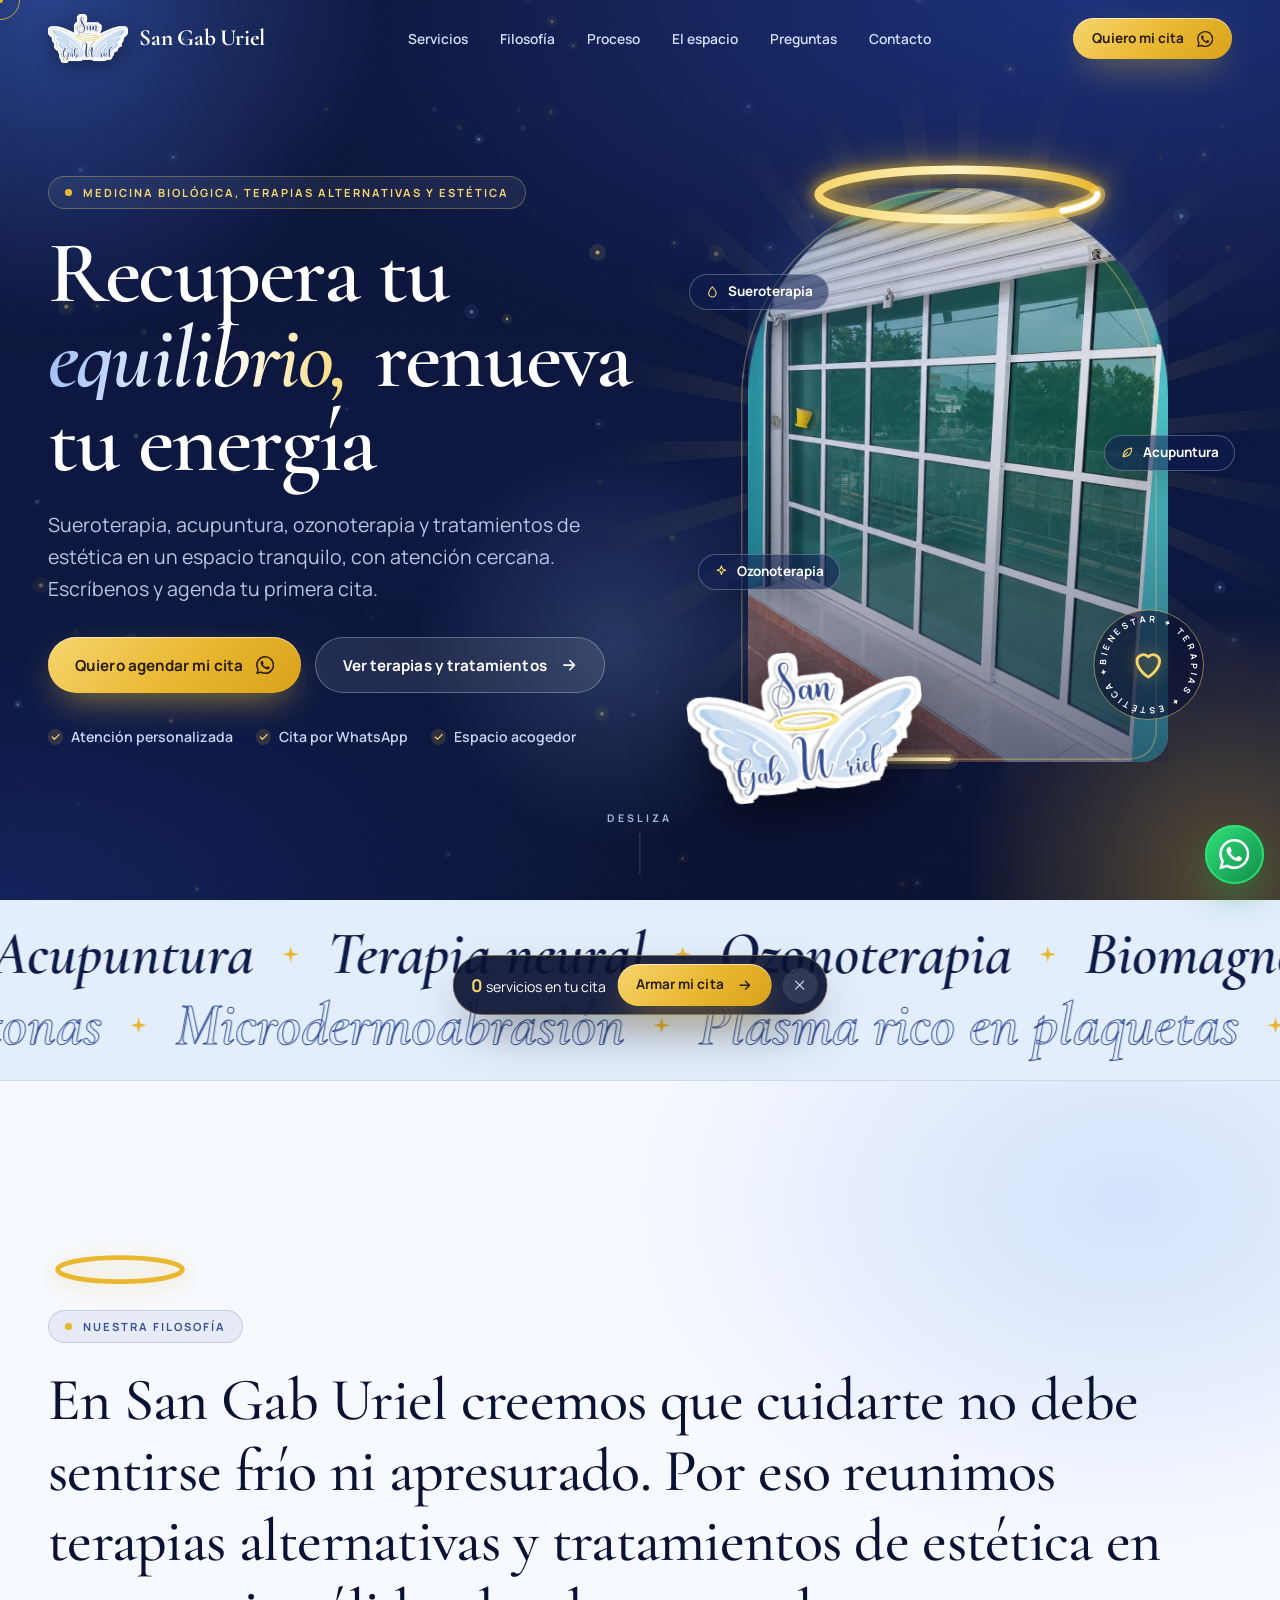
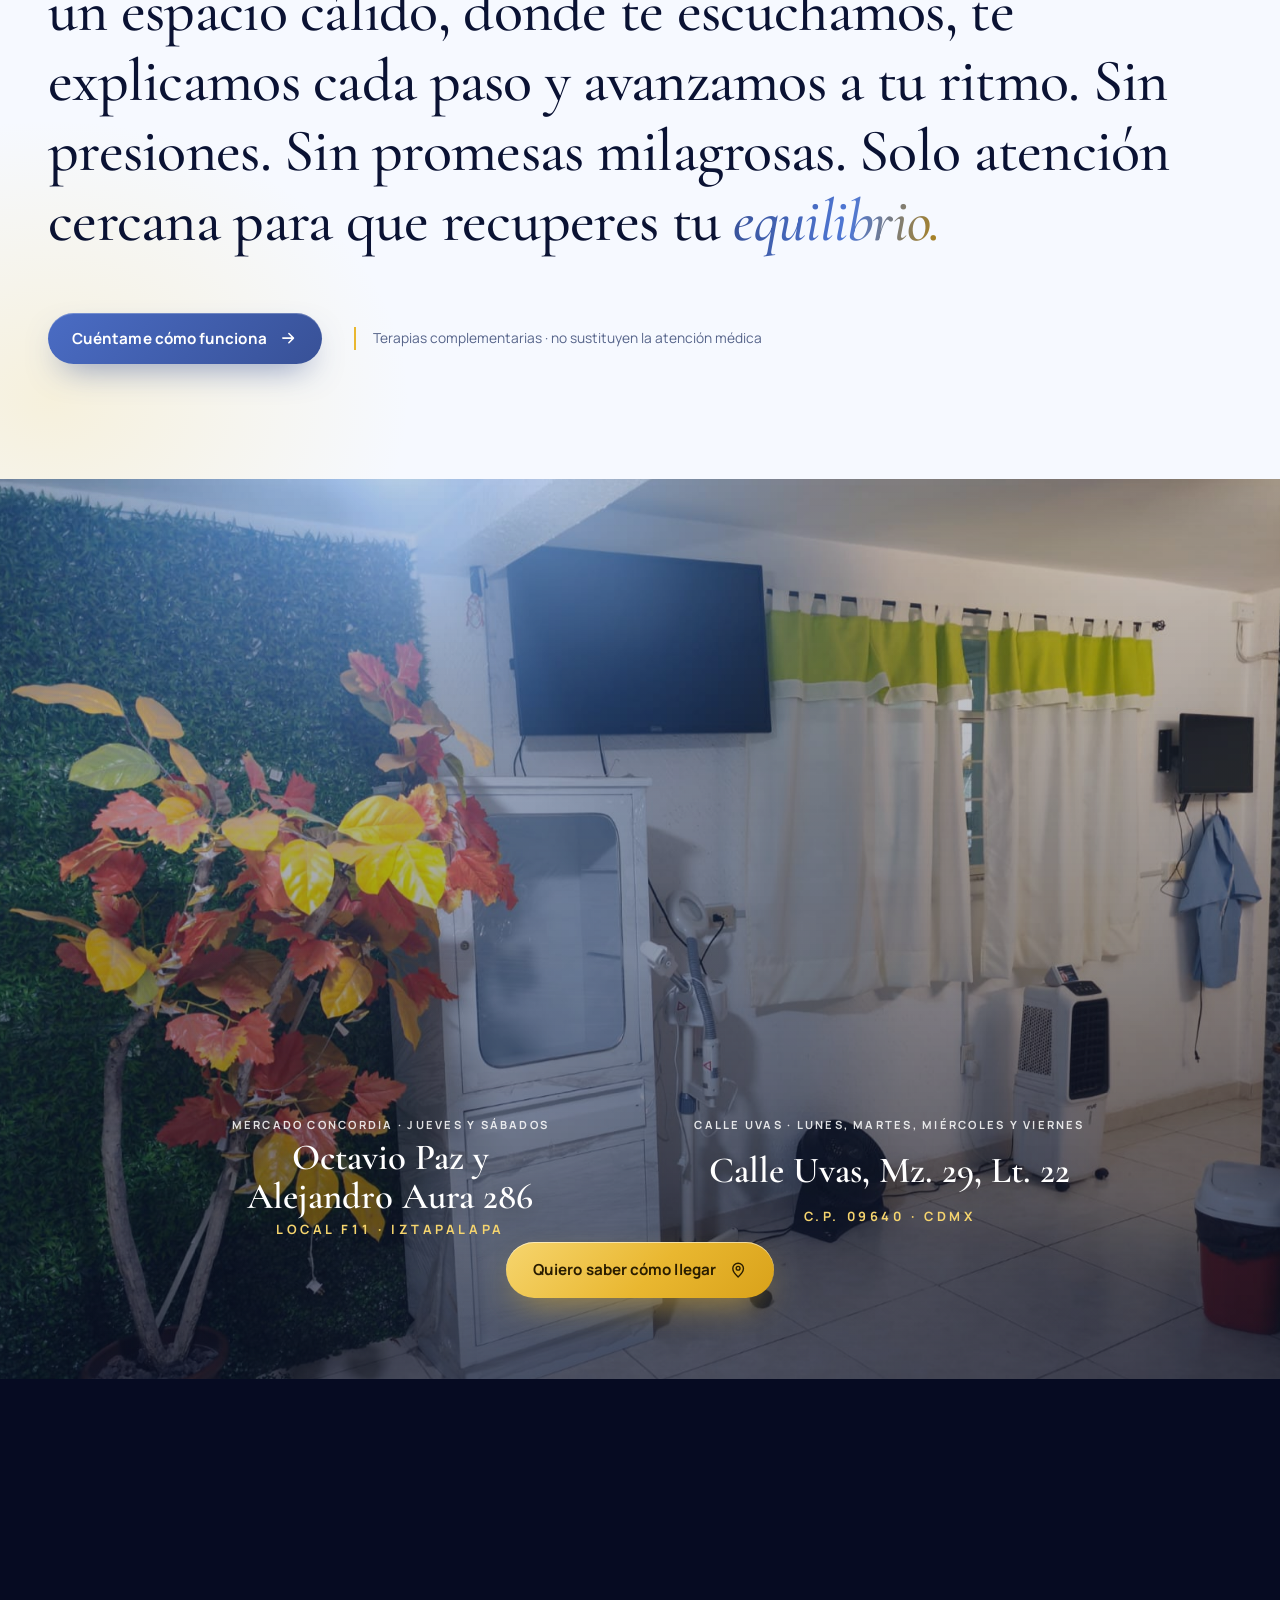
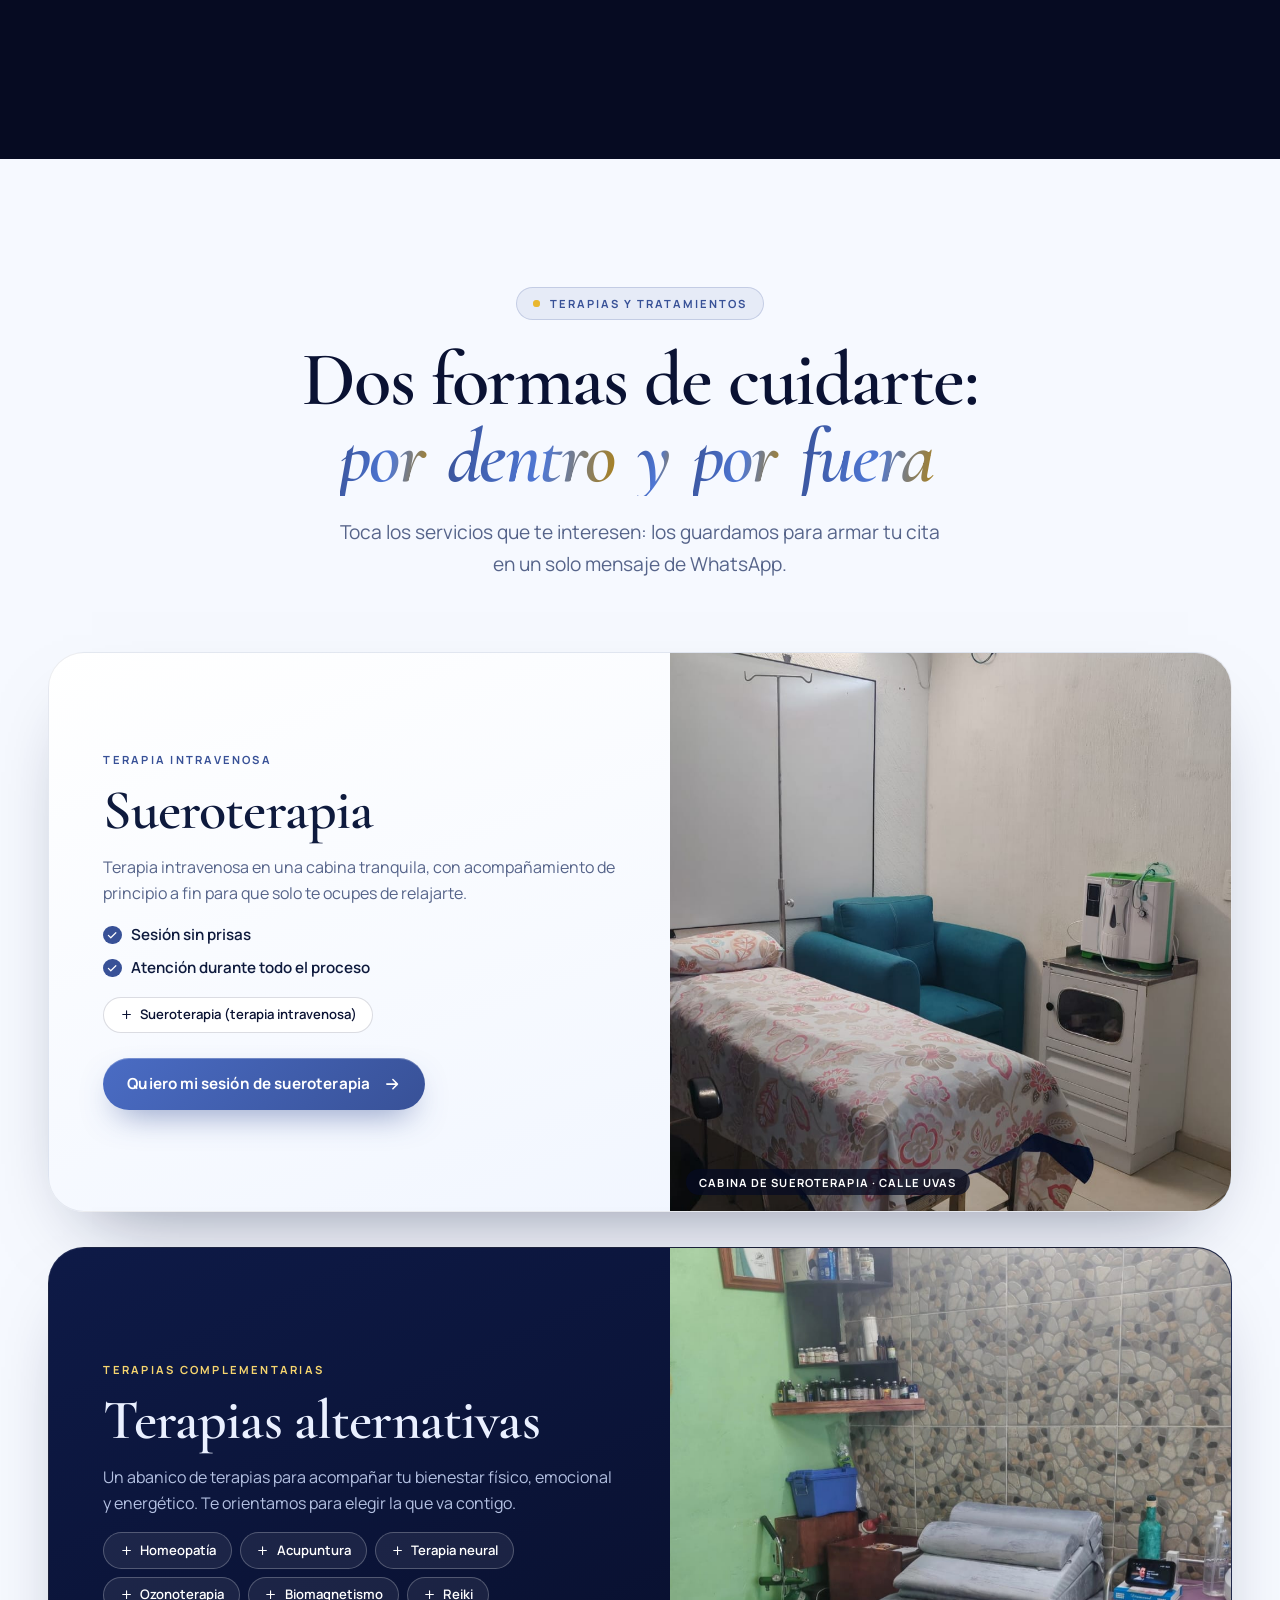
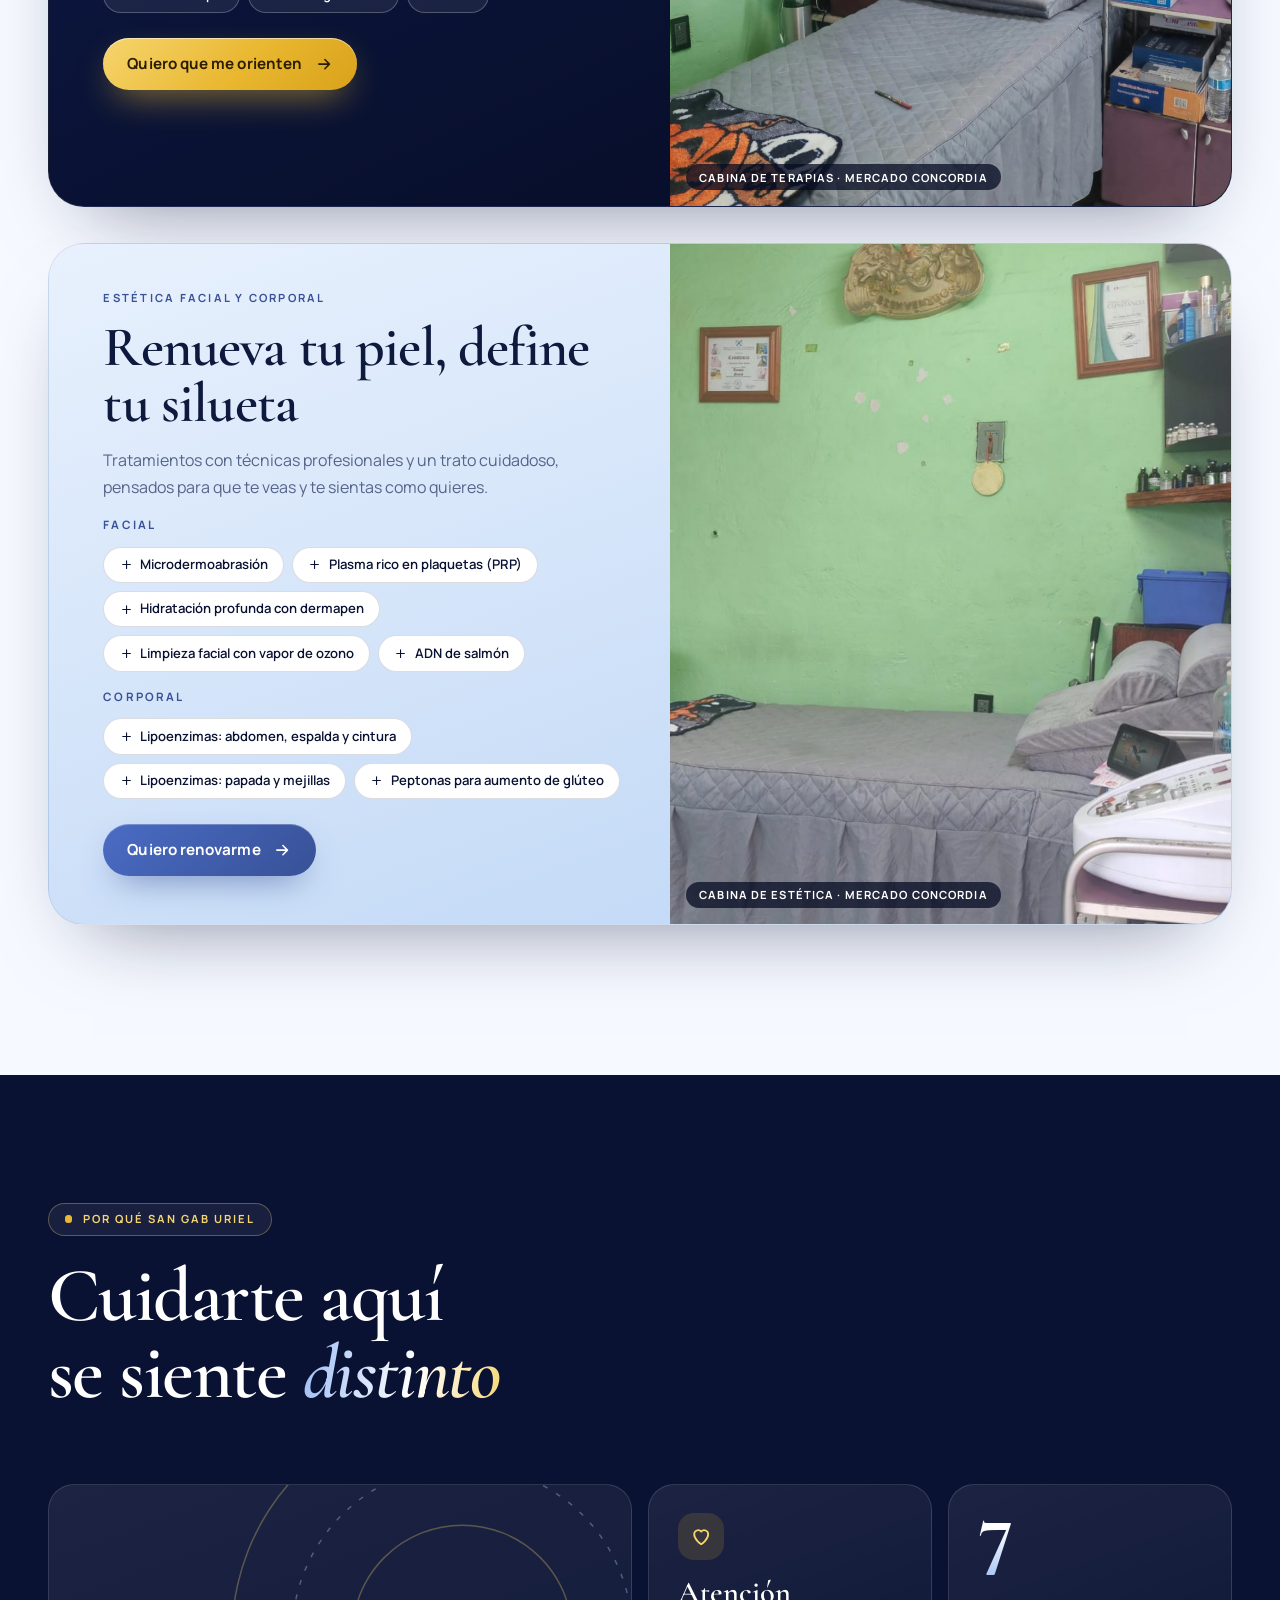
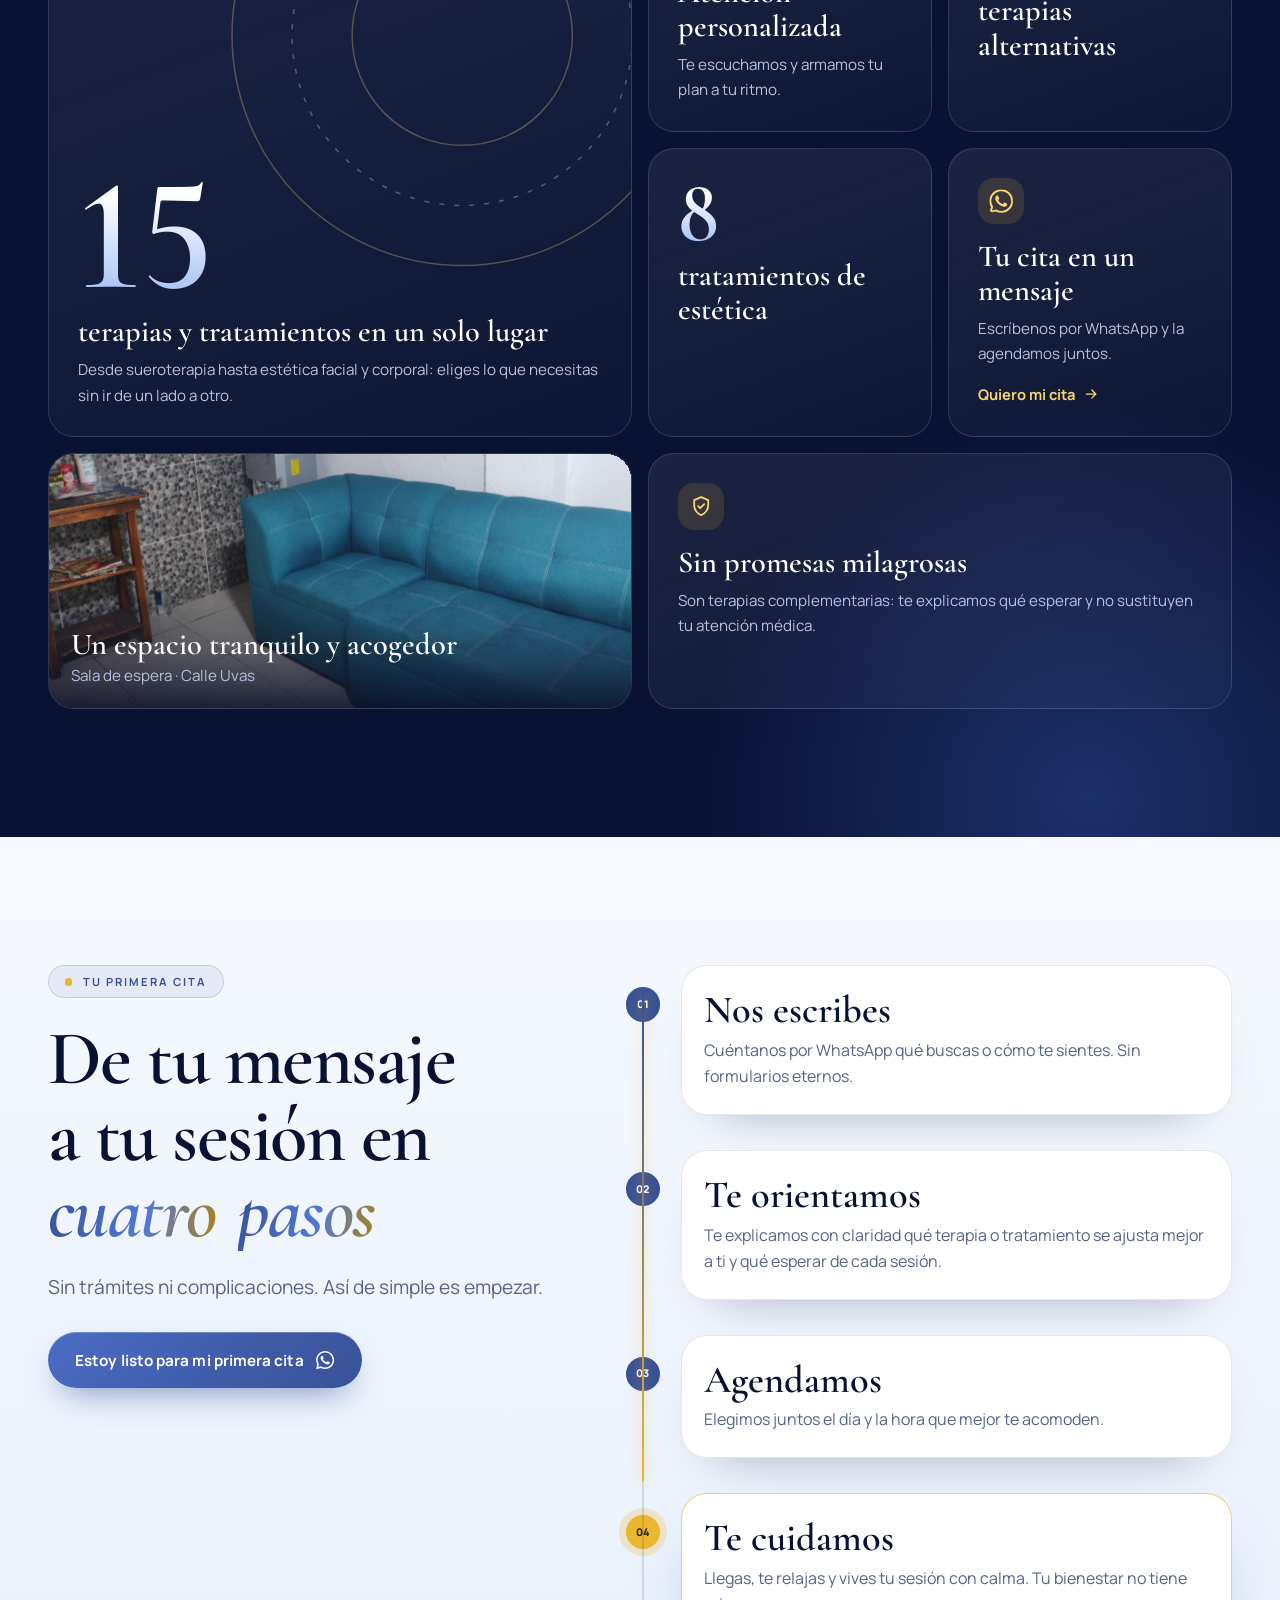
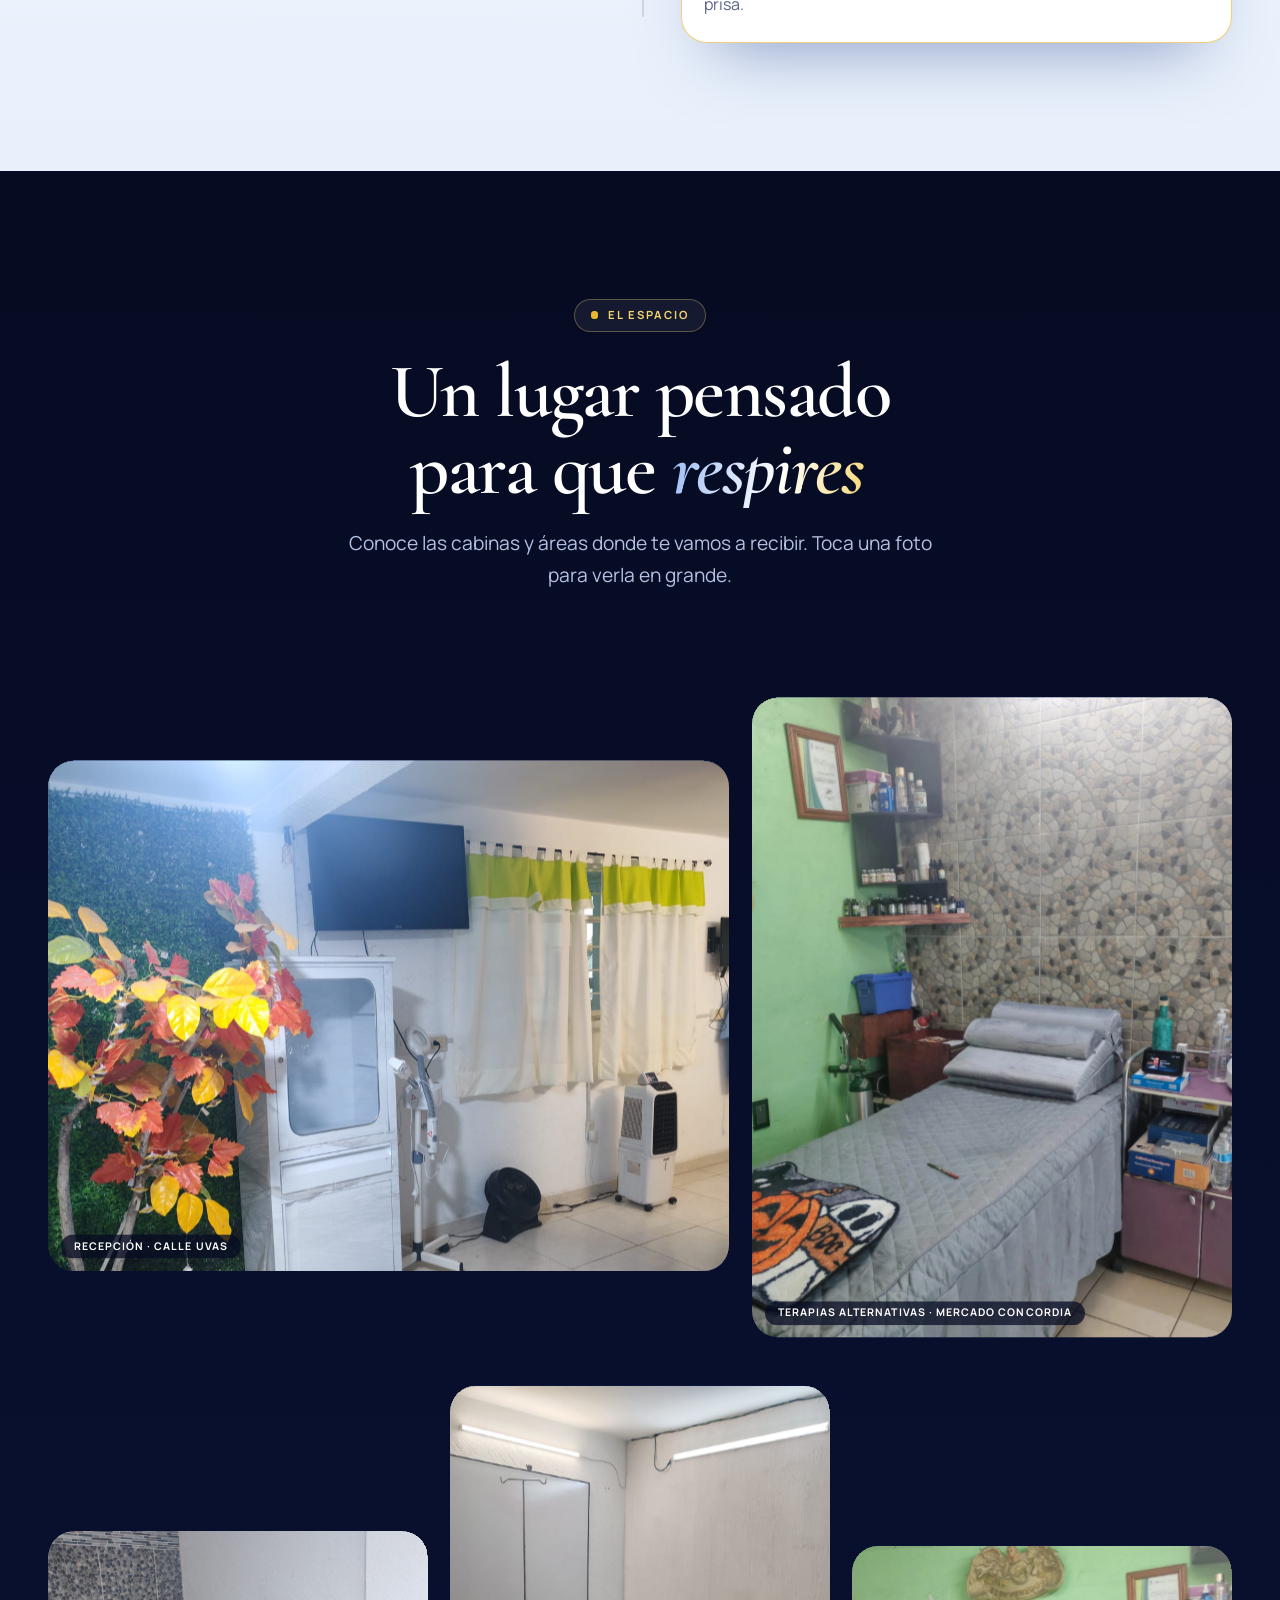
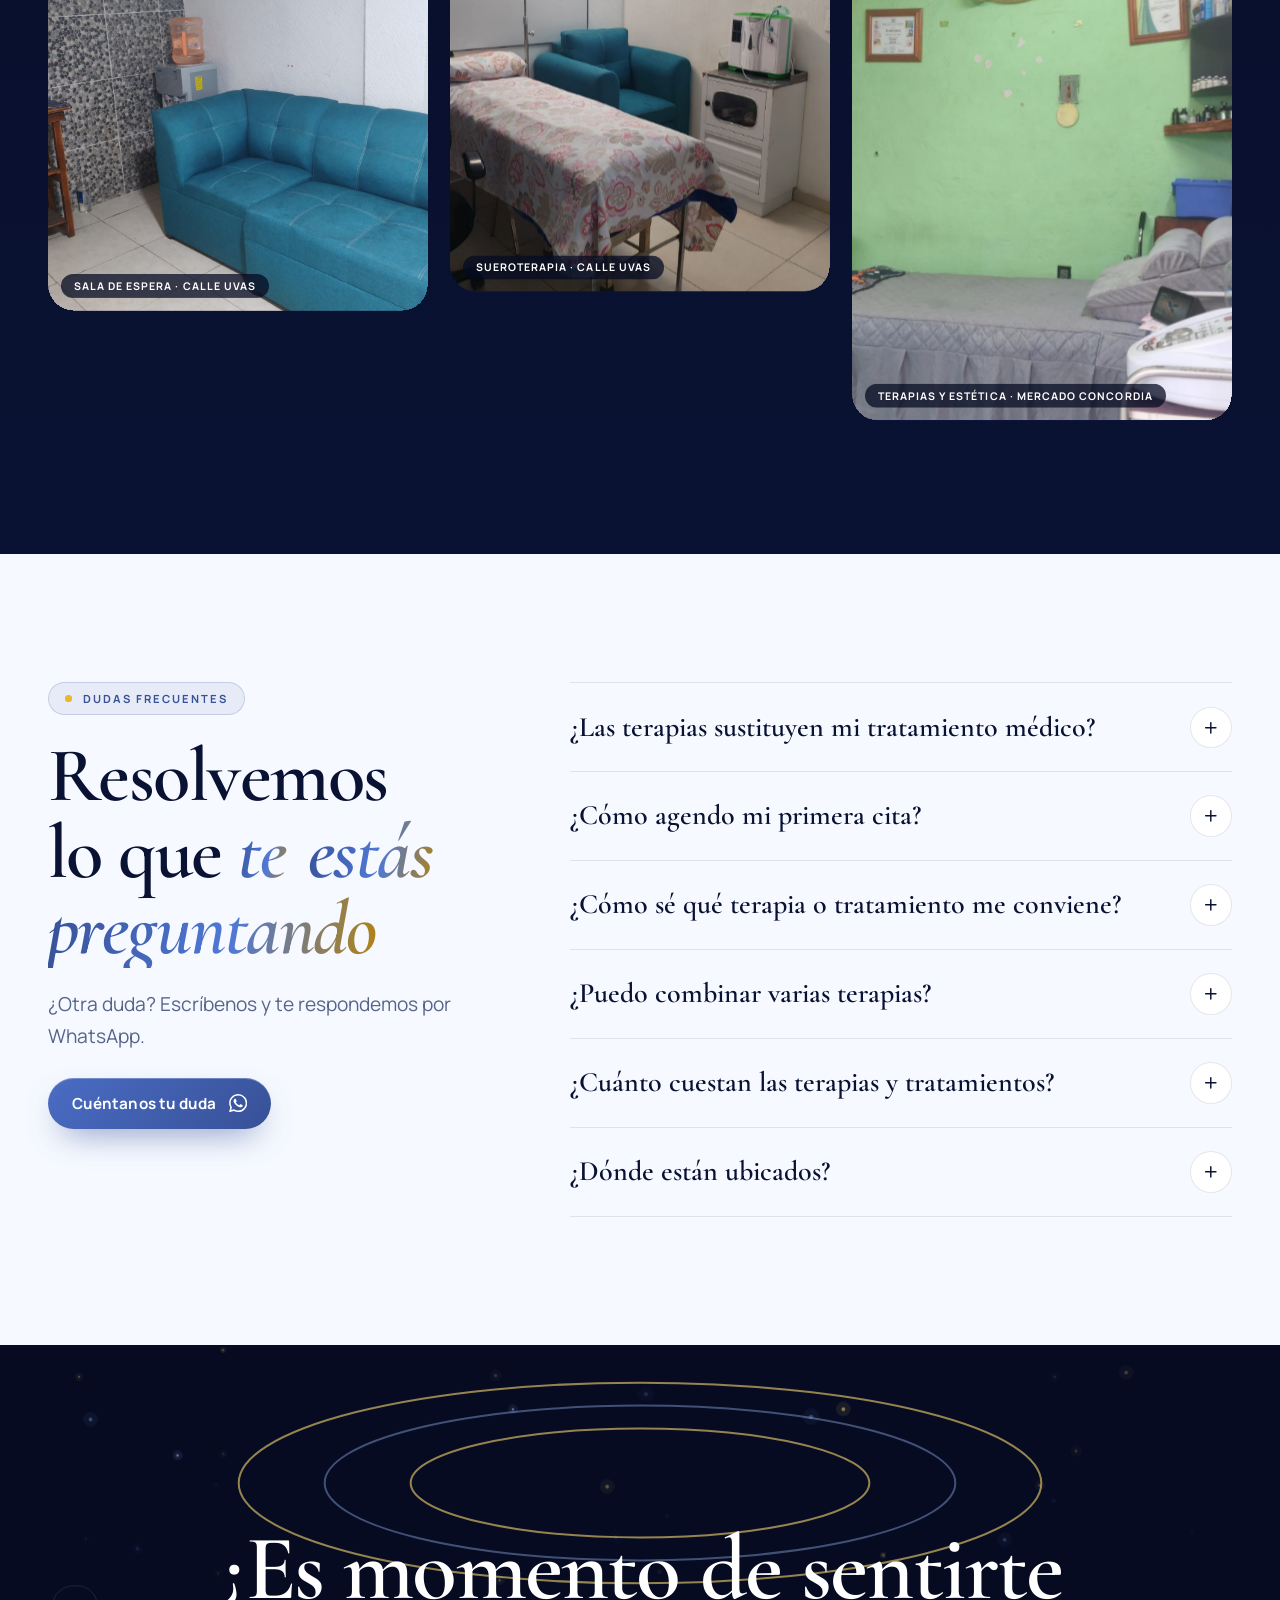
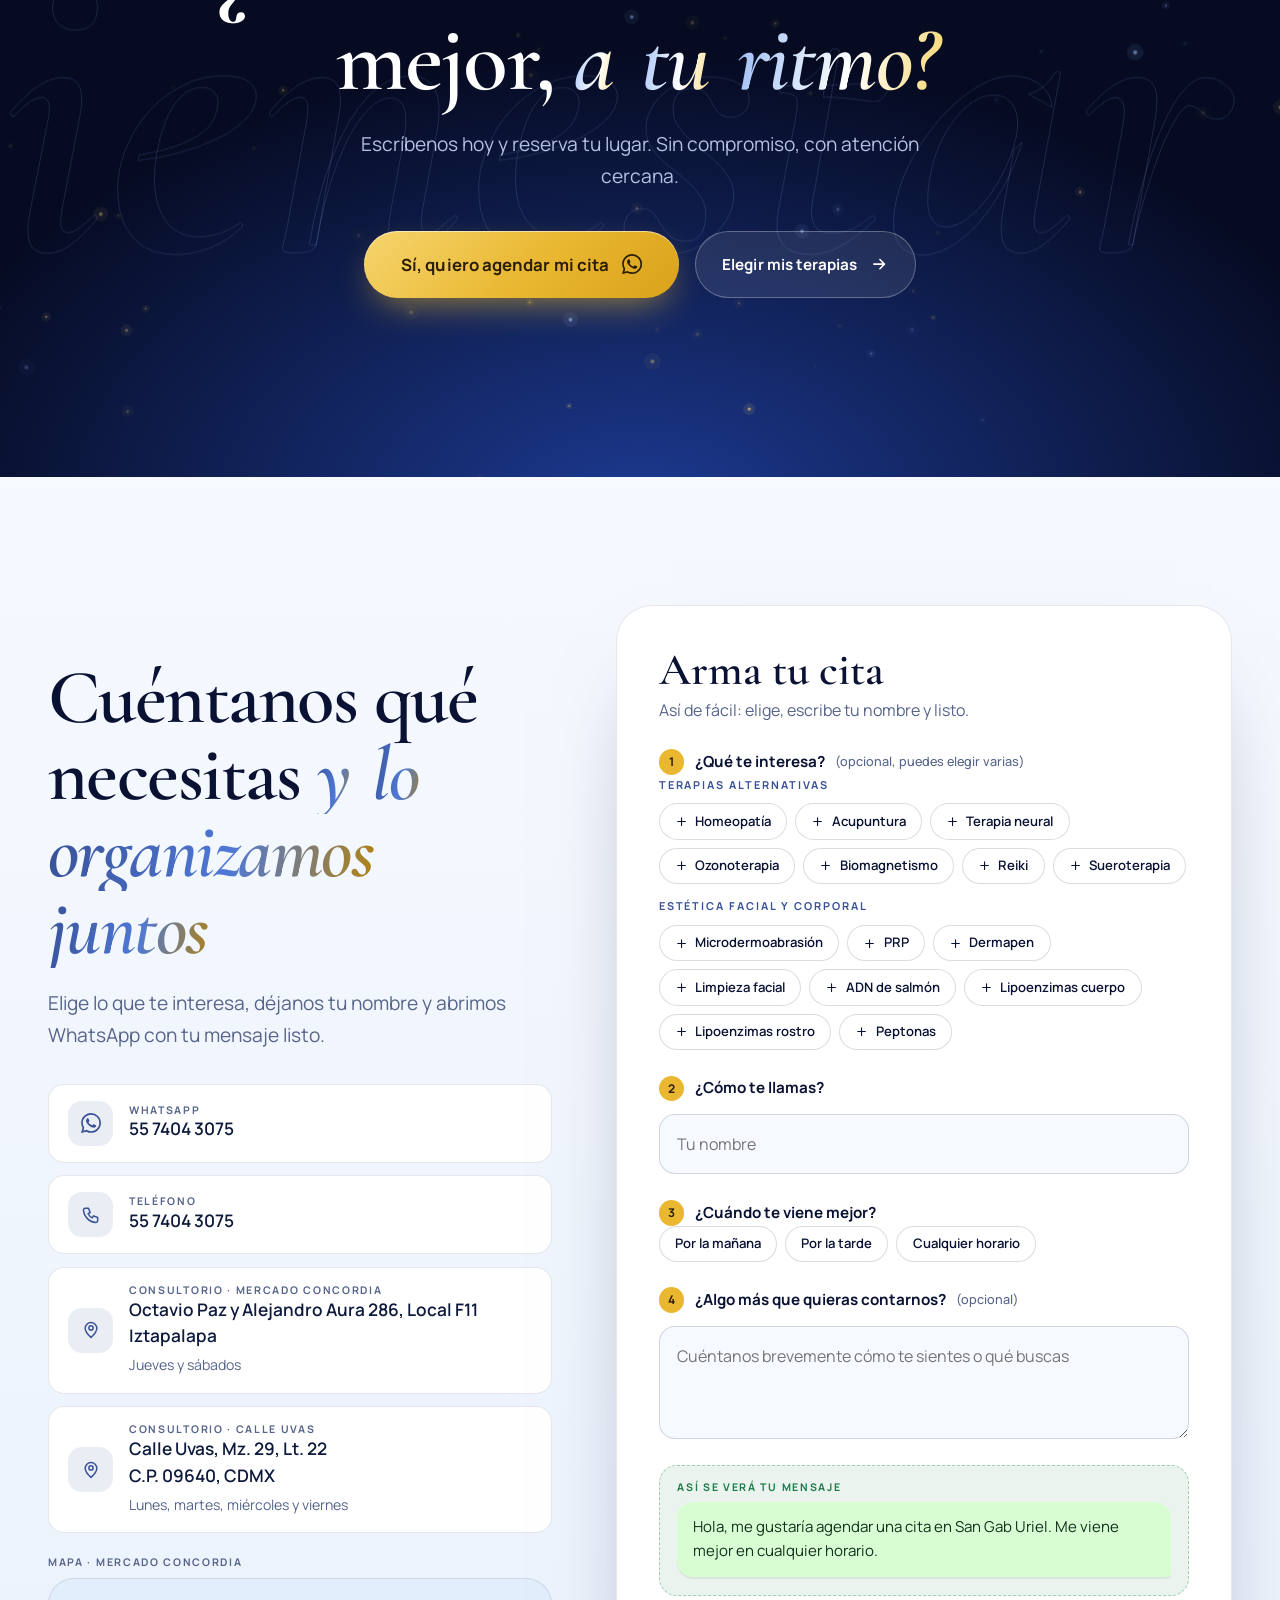
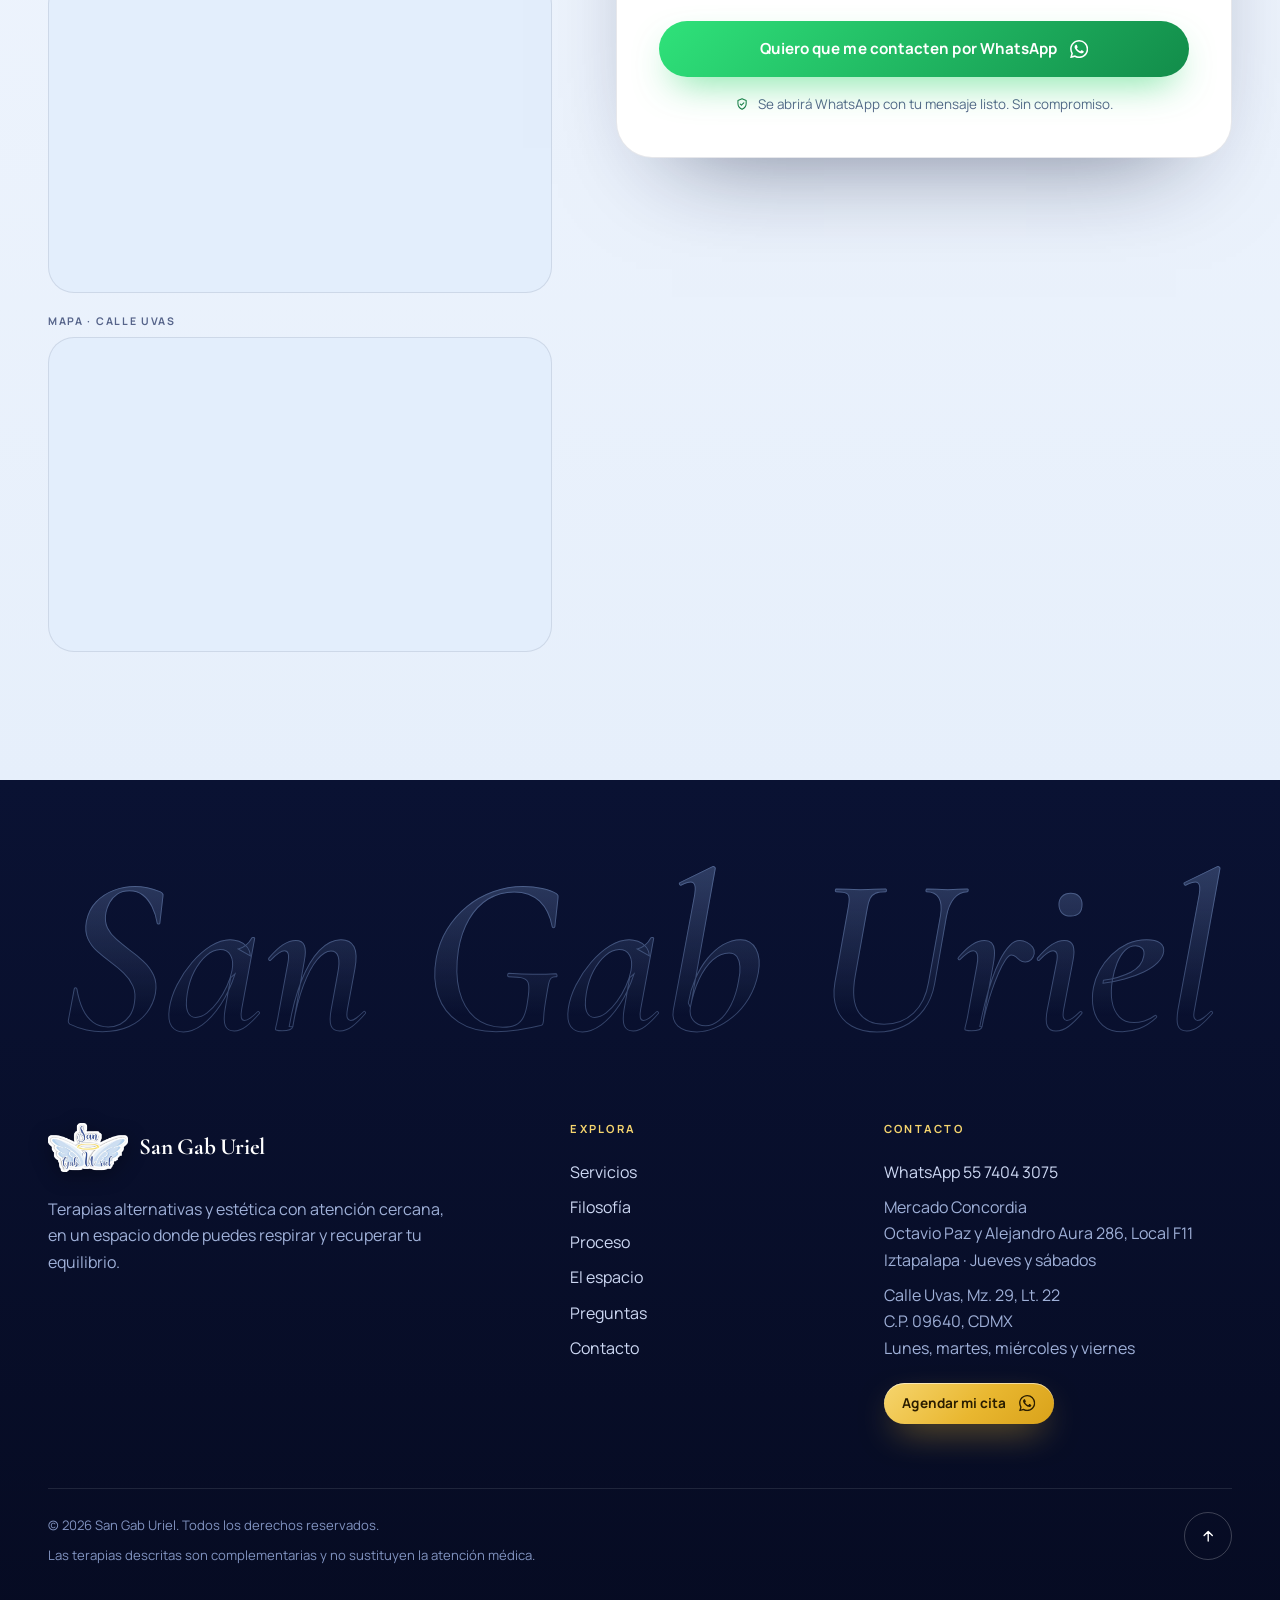
==== commit 0c1ee195: "actualizando pagina" ====
--- a/index.html
+++ b/index.html
@@ -4,7 +4,7 @@
 <meta charset="utf-8">
 <meta name="viewport" content="width=device-width, initial-scale=1, viewport-fit=cover">
 <title>Terapias alternativas y estética en CDMX | San Gab Uriel</title>
-<meta name="description" content="Sueroterapia, acupuntura, ozonoterapia, PRP y tratamientos de estética en Calle Uvas, CDMX. Agenda tu cita por WhatsApp en San Gab Uriel.">
+<meta name="description" content="Sueroterapia, acupuntura, ozonoterapia, PRP y tratamientos de estética en dos consultorios de CDMX. Agenda tu cita por WhatsApp en San Gab Uriel.">
 <meta name="keywords" content="terapias alternativas CDMX, sueroterapia, acupuntura, ozonoterapia, terapia neural, biomagnetismo, reiki, plasma rico en plaquetas, lipoenzimas, estética facial, estética corporal">
 <meta name="author" content="San Gab Uriel">
 <meta name="robots" content="index, follow, max-image-preview:large">
@@ -39,13 +39,22 @@
   "image": ["img/recepcion-san-gab-uriel.jpg", "img/fachada-san-gab-uriel.jpg"],
   "logo": "img/logo-san-gab-uriel.png",
   "telephone": "+52 55 7404 3075",
-  "address": {
-    "@type": "PostalAddress",
-    "streetAddress": "Calle Uvas, Mz. 29, Lt. 22",
-    "postalCode": "09640",
-    "addressLocality": "Ciudad de México",
-    "addressCountry": "MX"
-  },
+  "address": [
+    {
+      "@type": "PostalAddress",
+      "streetAddress": "Mercado Concordia, Octavio Paz y Alejandro Aura 286, Local F11",
+      "addressLocality": "Iztapalapa",
+      "addressRegion": "Ciudad de México",
+      "addressCountry": "MX"
+    },
+    {
+      "@type": "PostalAddress",
+      "streetAddress": "Calle Uvas, Mz. 29, Lt. 22",
+      "postalCode": "09640",
+      "addressLocality": "Ciudad de México",
+      "addressCountry": "MX"
+    }
+  ],
   "areaServed": "Ciudad de México",
   "makesOffer": [
     {"@type": "Offer", "itemOffered": {"@type": "Service", "name": "Sueroterapia (terapia intravenosa)"}},
@@ -72,7 +81,7 @@
     {"@type": "Question", "name": "¿Cómo sé qué terapia o tratamiento me conviene?", "acceptedAnswer": {"@type": "Answer", "text": "Cuéntanos qué buscas y cómo te sientes. Te orientamos sobre las opciones disponibles antes de que decidas, sin ningún compromiso."}},
     {"@type": "Question", "name": "¿Puedo combinar varias terapias?", "acceptedAnswer": {"@type": "Answer", "text": "Sí, puedes elegir más de una. Cuéntanos qué te interesa y te orientamos sobre cómo organizarlas."}},
     {"@type": "Question", "name": "¿Cuánto cuestan las terapias y tratamientos?", "acceptedAnswer": {"@type": "Answer", "text": "Depende de cada servicio. Pregúntanos por WhatsApp y te compartimos la información de la terapia o tratamiento que te interesa."}},
-    {"@type": "Question", "name": "¿Dónde están ubicados?", "acceptedAnswer": {"@type": "Answer", "text": "Estamos en Calle Uvas, Mz. 29, Lt. 22, C.P. 09640, CDMX. Escríbenos y te ayudamos con las indicaciones para llegar."}}
+    {"@type": "Question", "name": "¿Dónde están ubicados?", "acceptedAnswer": {"@type": "Answer", "text": "Tenemos dos consultorios. En Mercado Concordia (Octavio Paz y Alejandro Aura 286, Local F11, Iztapalapa) atendemos jueves y sábados. En Calle Uvas, Mz. 29, Lt. 22, C.P. 09640, CDMX, atendemos lunes, martes, miércoles y viernes. Escríbenos y te ayudamos con las indicaciones para llegar."}}
   ]
 }
 </script>
@@ -161,7 +170,7 @@
     </nav>
     <div class="menu__foot">
       <a class="btn btn--gold" href="https://wa.me/525574043075?text=Hola%2C%20me%20gustar%C3%ADa%20agendar%20una%20cita%20en%20San%20Gab%20Uriel." target="_blank" rel="noopener"><span>Quiero agendar mi cita</span><svg class="ico"><use href="#i-wa"/></svg></a>
-      <p>Calle Uvas, Mz. 29, Lt. 22, C.P. 09640, CDMX<br>WhatsApp 55 7404 3075</p>
+      <p>Mercado Concordia: Octavio Paz y Alejandro Aura 286, Local F11, Iztapalapa (jueves y sábados)<br>Calle Uvas, Mz. 29, Lt. 22, C.P. 09640, CDMX (lunes, martes, miércoles y viernes)<br>WhatsApp 55 7404 3075</p>
     </div>
   </div>
 </div>
@@ -180,7 +189,7 @@
 
     <div class="container hero__grid">
       <div class="hero__copy">
-        <p class="eyebrow eyebrow--dark" data-hero style="--h:0"><span class="eyebrow__dot"></span>Terapias alternativas y estética · CDMX</p>
+        <p class="eyebrow eyebrow--dark" data-hero style="--h:0"><span class="eyebrow__dot"></span>Medicina biológica, terapias alternativas y estética</p>
         <h1 class="hero__title" id="hero-title" data-split data-hero-split>Recupera tu <em>equilibrio</em>, renueva tu energía</h1>
         <p class="hero__lead" data-hero style="--h:3">Sueroterapia, acupuntura, ozonoterapia y tratamientos de estética en un espacio tranquilo, con atención cercana. Escríbenos y agenda tu primera cita.</p>
         <div class="hero__cta" data-hero style="--h:4">
@@ -212,7 +221,7 @@
             <ellipse class="halo__spark" cx="110" cy="32" rx="96" ry="17" fill="none" stroke="#fff" stroke-width="4" stroke-linecap="round" pathLength="100"/>
           </svg>
           <div class="portal__arch">
-            <img src="img/fachada-san-gab-uriel.jpg" alt="Fachada de San Gab Uriel con marco turquesa y ventanal de cristal, en Calle Uvas" width="1086" height="1448" fetchpriority="high" decoding="async">
+            <img src="img/fachada-san-gab-uriel.jpg" alt="Fachada del consultorio de Mercado Concordia, con marco turquesa y ventanal de cristal" width="1086" height="1448" fetchpriority="high" decoding="async">
           </div>
           <svg class="portal__line" viewBox="0 0 300 410" aria-hidden="true">
             <path class="portal__line-base" d="M150,408 H24 Q2,408 2,386 V150 A148,148 0 0 1 298,150 V386 Q298,408 276,408 Z"/>
@@ -271,17 +280,27 @@
   <section class="expand" id="visitanos" aria-labelledby="expand-title" data-expand>
     <div class="expand__pin">
       <div class="expand__frame" id="expandFrame">
-        <img src="img/recepcion-san-gab-uriel.jpg" alt="Recepción de San Gab Uriel con muro verde, árbol decorativo y vitrina clínica" width="1600" height="1200" loading="lazy" decoding="async">
+        <img src="img/recepcion-san-gab-uriel.jpg" alt="Recepción del consultorio de Calle Uvas con muro verde, árbol decorativo y vitrina clínica" width="1600" height="1200" loading="lazy" decoding="async">
         <div class="expand__shade"></div>
       </div>
       <div class="expand__intro" id="expandIntro">
         <p class="eyebrow eyebrow--dark"><span class="eyebrow__dot"></span>Visítanos</p>
         <h2 id="expand-title" class="h2 h2--light">Aquí te esperamos, <em>sin prisa</em></h2>
-        <p class="lead lead--dark">Un lugar cálido en Calle Uvas, pensado para que llegues, respires y te sientas en buenas manos.</p>
+        <p class="lead lead--dark">Dos consultorios cálidos, pensados para que llegues, respires y te sientas en buenas manos.</p>
       </div>
       <div class="expand__outro" id="expandOutro">
-        <p class="expand__addr">Calle Uvas, Mz. 29, Lt. 22</p>
-        <p class="expand__addr2">C.P. 09640 · CDMX</p>
+        <div class="expand__sites">
+          <div class="expand__site">
+            <p class="expand__place">Mercado Concordia · Jueves y sábados</p>
+            <p class="expand__addr">Octavio Paz y Alejandro Aura 286</p>
+            <p class="expand__addr2">Local F11 · Iztapalapa</p>
+          </div>
+          <div class="expand__site">
+            <p class="expand__place">Calle Uvas · Lunes, martes, miércoles y viernes</p>
+            <p class="expand__addr">Calle Uvas, Mz. 29, Lt. 22</p>
+            <p class="expand__addr2">C.P. 09640 · CDMX</p>
+          </div>
+        </div>
         <a class="btn btn--gold btn--lg magnetic" href="https://wa.me/525574043075?text=Hola%2C%20%C2%BFme%20ayudan%20con%20las%20indicaciones%20para%20llegar%20a%20San%20Gab%20Uriel%3F" target="_blank" rel="noopener"><span>Quiero saber cómo llegar</span><svg class="ico"><use href="#i-pin"/></svg></a>
       </div>
     </div>
@@ -313,9 +332,9 @@
             </div>
             <a class="btn btn--blue magnetic" href="https://wa.me/525574043075?text=Hola%2C%20quiero%20informaci%C3%B3n%20sobre%20la%20sueroterapia." target="_blank" rel="noopener"><span>Quiero mi sesión de sueroterapia</span><svg class="ico"><use href="#i-arrow"/></svg></a>
           </div>
-          <figure class="scard__media pimg" data-cursor="Ver" data-lightbox="img/cabina-sueroterapia.jpg" data-caption="Cabina de sueroterapia">
-            <img src="img/cabina-sueroterapia.jpg" alt="Cabina de sueroterapia con camilla, soporte de suero y concentrador de oxígeno" width="1200" height="1600" loading="lazy" decoding="async">
-            <figcaption>Cabina de sueroterapia</figcaption>
+          <figure class="scard__media pimg" data-cursor="Ver" data-lightbox="img/cabina-sueroterapia.jpg" data-caption="Cabina de sueroterapia · Calle Uvas">
+            <img src="img/cabina-sueroterapia.jpg" alt="Cabina de sueroterapia del consultorio de Calle Uvas, con camilla, soporte de suero y concentrador de oxígeno" width="1200" height="1600" loading="lazy" decoding="async">
+            <figcaption>Cabina de sueroterapia · Calle Uvas</figcaption>
           </figure>
         </article>
 
@@ -335,9 +354,9 @@
             </div>
             <a class="btn btn--gold magnetic" href="https://wa.me/525574043075?text=Hola%2C%20me%20gustar%C3%ADa%20que%20me%20orienten%20sobre%20las%20terapias%20alternativas." target="_blank" rel="noopener"><span>Quiero que me orienten</span><svg class="ico"><use href="#i-arrow"/></svg></a>
           </div>
-          <figure class="scard__media pimg" data-cursor="Ver" data-lightbox="img/cabina-terapias-alternativas.jpg" data-caption="Cabina de terapias alternativas">
-            <img src="img/cabina-terapias-alternativas.jpg" alt="Cabina de terapias alternativas con camilla gris y repisas de madera con esencias" width="1200" height="1600" loading="lazy" decoding="async">
-            <figcaption>Cabina de terapias</figcaption>
+          <figure class="scard__media pimg" data-cursor="Ver" data-lightbox="img/cabina-terapias-alternativas.jpg" data-caption="Cabina de terapias alternativas · Mercado Concordia">
+            <img src="img/cabina-terapias-alternativas.jpg" alt="Cabina de terapias alternativas del consultorio de Mercado Concordia, con camilla gris y repisas de madera con esencias" width="1200" height="1600" loading="lazy" decoding="async">
+            <figcaption>Cabina de terapias · Mercado Concordia</figcaption>
           </figure>
         </article>
 
@@ -363,9 +382,9 @@
             </div>
             <a class="btn btn--blue magnetic" href="https://wa.me/525574043075?text=Hola%2C%20me%20gustar%C3%ADa%20informaci%C3%B3n%20sobre%20los%20tratamientos%20de%20est%C3%A9tica." target="_blank" rel="noopener"><span>Quiero renovarme</span><svg class="ico"><use href="#i-arrow"/></svg></a>
           </div>
-          <figure class="scard__media pimg" data-cursor="Ver" data-lightbox="img/cabina-terapias-y-estetica.jpg" data-caption="Cabina de terapias y estética">
-            <img src="img/cabina-terapias-y-estetica.jpg" alt="Cabina de terapias y estética con camilla acolchada, repisas con esencias y equipo de estética" width="1600" height="1200" loading="lazy" decoding="async">
-            <figcaption>Cabina de estética</figcaption>
+          <figure class="scard__media pimg" data-cursor="Ver" data-lightbox="img/cabina-terapias-y-estetica.jpg" data-caption="Cabina de terapias y estética · Mercado Concordia">
+            <img src="img/cabina-terapias-y-estetica.jpg" alt="Cabina de terapias y estética del consultorio de Mercado Concordia, con camilla acolchada, repisas con esencias y equipo de estética" width="1600" height="1200" loading="lazy" decoding="async">
+            <figcaption>Cabina de estética · Mercado Concordia</figcaption>
           </figure>
         </article>
 
@@ -408,9 +427,9 @@
           <p>Escríbenos por WhatsApp y la agendamos juntos.</p>
           <a class="tile__link" href="https://wa.me/525574043075?text=Hola%2C%20me%20gustar%C3%ADa%20agendar%20una%20cita%20en%20San%20Gab%20Uriel." target="_blank" rel="noopener">Quiero mi cita <svg class="ico"><use href="#i-arrow"/></svg></a>
         </article>
-        <article class="tile tile--f" data-reveal="up" data-cursor="Ver" data-lightbox="img/sala-de-espera.jpg" data-caption="Sala de espera">
-          <div class="pimg tile__photo"><img src="img/sala-de-espera.jpg" alt="Sala de espera con sillón azul turquesa, muro de piedra y garrafón de agua" width="1600" height="1200" loading="lazy" decoding="async"></div>
-          <div class="tile__cap"><h3>Un espacio tranquilo y acogedor</h3></div>
+        <article class="tile tile--f" data-reveal="up" data-cursor="Ver" data-lightbox="img/sala-de-espera.jpg" data-caption="Sala de espera · Calle Uvas">
+          <div class="pimg tile__photo"><img src="img/sala-de-espera.jpg" alt="Sala de espera del consultorio de Calle Uvas, con sillón azul turquesa, muro de piedra y garrafón de agua" width="1600" height="1200" loading="lazy" decoding="async"></div>
+          <div class="tile__cap"><h3>Un espacio tranquilo y acogedor</h3><p>Sala de espera · Calle Uvas</p></div>
         </article>
         <article class="tile tile--g" data-reveal="up">
           <svg class="ico tile__ico"><use href="#i-shield"/></svg>
@@ -453,25 +472,25 @@
         <p class="lead lead--dark" data-reveal="up" style="--d:200">Conoce las cabinas y áreas donde te vamos a recibir. Toca una foto para verla en grande.</p>
       </header>
       <div class="gal">
-        <figure class="gal__item gal__item--1" data-speed="0.06" data-cursor="Ver" data-lightbox="img/recepcion-san-gab-uriel.jpg" data-caption="Recepción">
-          <div class="gal__media" data-reveal="mask"><img src="img/recepcion-san-gab-uriel.jpg" alt="Recepción de San Gab Uriel con muro verde, árbol decorativo y vitrina clínica" width="1600" height="1200" loading="lazy" data-pimg decoding="async"></div>
-          <figcaption>Recepción</figcaption>
+        <figure class="gal__item gal__item--1" data-speed="0.06" data-cursor="Ver" data-lightbox="img/recepcion-san-gab-uriel.jpg" data-caption="Recepción · Calle Uvas">
+          <div class="gal__media" data-reveal="mask"><img src="img/recepcion-san-gab-uriel.jpg" alt="Recepción del consultorio de Calle Uvas con muro verde, árbol decorativo y vitrina clínica" width="1600" height="1200" loading="lazy" data-pimg decoding="async"></div>
+          <figcaption>Recepción · Calle Uvas</figcaption>
         </figure>
-        <figure class="gal__item gal__item--2" data-speed="-0.05" data-cursor="Ver" data-lightbox="img/cabina-terapias-alternativas.jpg" data-caption="Terapias alternativas">
-          <div class="gal__media" data-reveal="mask"><img src="img/cabina-terapias-alternativas.jpg" alt="Cabina de terapias alternativas con camilla gris y repisas de madera con esencias" width="1200" height="1600" loading="lazy" data-pimg decoding="async"></div>
-          <figcaption>Terapias alternativas</figcaption>
+        <figure class="gal__item gal__item--2" data-speed="-0.05" data-cursor="Ver" data-lightbox="img/cabina-terapias-alternativas.jpg" data-caption="Terapias alternativas · Mercado Concordia">
+          <div class="gal__media" data-reveal="mask"><img src="img/cabina-terapias-alternativas.jpg" alt="Cabina de terapias alternativas del consultorio de Mercado Concordia, con camilla gris y repisas de madera con esencias" width="1200" height="1600" loading="lazy" data-pimg decoding="async"></div>
+          <figcaption>Terapias alternativas · Mercado Concordia</figcaption>
         </figure>
-        <figure class="gal__item gal__item--3" data-speed="0.04" data-cursor="Ver" data-lightbox="img/sala-de-espera.jpg" data-caption="Sala de espera">
-          <div class="gal__media" data-reveal="mask"><img src="img/sala-de-espera.jpg" alt="Sala de espera con sillón azul turquesa, muro de piedra y garrafón de agua" width="1600" height="1200" loading="lazy" data-pimg decoding="async"></div>
-          <figcaption>Sala de espera</figcaption>
+        <figure class="gal__item gal__item--3" data-speed="0.04" data-cursor="Ver" data-lightbox="img/sala-de-espera.jpg" data-caption="Sala de espera · Calle Uvas">
+          <div class="gal__media" data-reveal="mask"><img src="img/sala-de-espera.jpg" alt="Sala de espera del consultorio de Calle Uvas, con sillón azul turquesa, muro de piedra y garrafón de agua" width="1600" height="1200" loading="lazy" data-pimg decoding="async"></div>
+          <figcaption>Sala de espera · Calle Uvas</figcaption>
         </figure>
-        <figure class="gal__item gal__item--4" data-speed="-0.07" data-cursor="Ver" data-lightbox="img/cabina-sueroterapia.jpg" data-caption="Cabina de sueroterapia">
-          <div class="gal__media" data-reveal="mask"><img src="img/cabina-sueroterapia.jpg" alt="Cabina de sueroterapia con camilla, soporte de suero y concentrador de oxígeno" width="1200" height="1600" loading="lazy" data-pimg decoding="async"></div>
-          <figcaption>Sueroterapia</figcaption>
+        <figure class="gal__item gal__item--4" data-speed="-0.07" data-cursor="Ver" data-lightbox="img/cabina-sueroterapia.jpg" data-caption="Cabina de sueroterapia · Calle Uvas">
+          <div class="gal__media" data-reveal="mask"><img src="img/cabina-sueroterapia.jpg" alt="Cabina de sueroterapia del consultorio de Calle Uvas, con camilla, soporte de suero y concentrador de oxígeno" width="1200" height="1600" loading="lazy" data-pimg decoding="async"></div>
+          <figcaption>Sueroterapia · Calle Uvas</figcaption>
         </figure>
-        <figure class="gal__item gal__item--5" data-speed="0.05" data-cursor="Ver" data-lightbox="img/cabina-terapias-y-estetica.jpg" data-caption="Cabina de terapias y estética">
-          <div class="gal__media" data-reveal="mask"><img src="img/cabina-terapias-y-estetica.jpg" alt="Cabina de terapias y estética con camilla acolchada, repisas con esencias y equipo de estética" width="1600" height="1200" loading="lazy" data-pimg decoding="async"></div>
-          <figcaption>Terapias y estética</figcaption>
+        <figure class="gal__item gal__item--5" data-speed="0.05" data-cursor="Ver" data-lightbox="img/cabina-terapias-y-estetica.jpg" data-caption="Cabina de terapias y estética · Mercado Concordia">
+          <div class="gal__media" data-reveal="mask"><img src="img/cabina-terapias-y-estetica.jpg" alt="Cabina de terapias y estética del consultorio de Mercado Concordia, con camilla acolchada, repisas con esencias y equipo de estética" width="1600" height="1200" loading="lazy" data-pimg decoding="async"></div>
+          <figcaption>Terapias y estética · Mercado Concordia</figcaption>
         </figure>
       </div>
     </div>
@@ -494,7 +513,7 @@
         <details class="qa" data-reveal="up"><summary><span>¿Cómo sé qué terapia o tratamiento me conviene?</span><i class="qa__ico"><svg class="ico"><use href="#i-plus"/></svg></i></summary><div class="qa__a"><p>Cuéntanos qué buscas y cómo te sientes. Te orientamos sobre las opciones disponibles antes de que decidas, sin ningún compromiso.</p></div></details>
         <details class="qa" data-reveal="up"><summary><span>¿Puedo combinar varias terapias?</span><i class="qa__ico"><svg class="ico"><use href="#i-plus"/></svg></i></summary><div class="qa__a"><p>Sí, puedes elegir más de una. Cuéntanos qué te interesa y te orientamos sobre cómo organizarlas.</p></div></details>
         <details class="qa" data-reveal="up"><summary><span>¿Cuánto cuestan las terapias y tratamientos?</span><i class="qa__ico"><svg class="ico"><use href="#i-plus"/></svg></i></summary><div class="qa__a"><p>Depende de cada servicio. Pregúntanos por WhatsApp y te compartimos la información de la terapia o tratamiento que te interesa.</p></div></details>
-        <details class="qa" data-reveal="up"><summary><span>¿Dónde están ubicados?</span><i class="qa__ico"><svg class="ico"><use href="#i-plus"/></svg></i></summary><div class="qa__a"><p>Estamos en Calle Uvas, Mz. 29, Lt. 22, C.P. 09640, CDMX. Escríbenos y te ayudamos con las indicaciones para llegar.</p></div></details>
+        <details class="qa" data-reveal="up"><summary><span>¿Dónde están ubicados?</span><i class="qa__ico"><svg class="ico"><use href="#i-plus"/></svg></i></summary><div class="qa__a"><p>Tenemos dos consultorios. En Mercado Concordia (Octavio Paz y Alejandro Aura 286, Local F11, Iztapalapa) atendemos jueves y sábados. En Calle Uvas, Mz. 29, Lt. 22, C.P. 09640, CDMX, atendemos lunes, martes, miércoles y viernes. Escríbenos y te ayudamos con las indicaciones para llegar.</p></div></details>
       </div>
     </div>
   </section>
@@ -528,11 +547,24 @@
         <ul class="cards" data-stagger>
           <li data-reveal="up"><a href="https://wa.me/525574043075" target="_blank" rel="noopener"><span class="cards__ico"><svg class="ico"><use href="#i-wa"/></svg></span><span><small>WhatsApp</small><strong>55 7404 3075</strong></span></a></li>
           <li data-reveal="up"><a href="tel:+525574043075"><span class="cards__ico"><svg class="ico"><use href="#i-phone"/></svg></span><span><small>Teléfono</small><strong>55 7404 3075</strong></span></a></li>
-          <li data-reveal="up"><div><span class="cards__ico"><svg class="ico"><use href="#i-pin"/></svg></span><span><small>Ubicación</small><strong>Calle Uvas, Mz. 29, Lt. 22<br>C.P. 09640, CDMX</strong></span></div></li>
+          <li data-reveal="up"><div><span class="cards__ico"><svg class="ico"><use href="#i-pin"/></svg></span><span><small>Consultorio · Mercado Concordia</small><strong>Octavio Paz y Alejandro Aura 286, Local F11<br>Iztapalapa</strong><span class="cards__days">Jueves y sábados</span></span></div></li>
+          <li data-reveal="up"><div><span class="cards__ico"><svg class="ico"><use href="#i-pin"/></svg></span><span><small>Consultorio · Calle Uvas</small><strong>Calle Uvas, Mz. 29, Lt. 22<br>C.P. 09640, CDMX</strong><span class="cards__days">Lunes, martes, miércoles y viernes</span></span></div></li>
         </ul>
-        <div class="map" data-reveal="up">
-          <iframe data-src="https://www.google.com/maps?q=Calle+Uvas,+09640+Ciudad+de+M%C3%A9xico,+CDMX&amp;output=embed" title="Mapa de ubicación de San Gab Uriel" loading="lazy" referrerpolicy="no-referrer-when-downgrade"></iframe>
-          <noscript><iframe src="https://www.google.com/maps?q=Calle+Uvas,+09640+Ciudad+de+M%C3%A9xico,+CDMX&amp;output=embed" title="Mapa de ubicación de San Gab Uriel" referrerpolicy="no-referrer-when-downgrade"></iframe></noscript>
+        <div class="maps">
+          <figure class="map-block" data-reveal="up">
+            <figcaption>Mapa · Mercado Concordia</figcaption>
+            <div class="map">
+              <iframe data-src="https://www.google.com/maps?q=Mercado+Concordia,+Octavio+Paz+y+Alejandro+Aura+286,+Iztapalapa,+Ciudad+de+M%C3%A9xico&amp;output=embed" title="Mapa del consultorio de Mercado Concordia, Iztapalapa" loading="lazy" referrerpolicy="no-referrer-when-downgrade"></iframe>
+              <noscript><iframe src="https://www.google.com/maps?q=Mercado+Concordia,+Octavio+Paz+y+Alejandro+Aura+286,+Iztapalapa,+Ciudad+de+M%C3%A9xico&amp;output=embed" title="Mapa del consultorio de Mercado Concordia, Iztapalapa" referrerpolicy="no-referrer-when-downgrade"></iframe></noscript>
+            </div>
+          </figure>
+          <figure class="map-block" data-reveal="up">
+            <figcaption>Mapa · Calle Uvas</figcaption>
+            <div class="map">
+              <iframe data-src="https://www.google.com/maps?q=Calle+Uvas,+09640+Ciudad+de+M%C3%A9xico,+CDMX&amp;output=embed" title="Mapa del consultorio de Calle Uvas" loading="lazy" referrerpolicy="no-referrer-when-downgrade"></iframe>
+              <noscript><iframe src="https://www.google.com/maps?q=Calle+Uvas,+09640+Ciudad+de+M%C3%A9xico,+CDMX&amp;output=embed" title="Mapa del consultorio de Calle Uvas" referrerpolicy="no-referrer-when-downgrade"></iframe></noscript>
+            </div>
+          </figure>
         </div>
       </div>
 
@@ -615,7 +647,8 @@
     <div class="footer__contact">
       <h4>Contacto</h4>
       <a href="https://wa.me/525574043075" target="_blank" rel="noopener">WhatsApp 55 7404 3075</a>
-      <address>Calle Uvas, Mz. 29, Lt. 22<br>C.P. 09640, CDMX</address>
+      <address>Mercado Concordia<br>Octavio Paz y Alejandro Aura 286, Local F11<br>Iztapalapa · Jueves y sábados</address>
+      <address>Calle Uvas, Mz. 29, Lt. 22<br>C.P. 09640, CDMX<br>Lunes, martes, miércoles y viernes</address>
       <a class="btn btn--gold btn--sm" href="https://wa.me/525574043075?text=Hola%2C%20me%20gustar%C3%ADa%20agendar%20una%20cita%20en%20San%20Gab%20Uriel." target="_blank" rel="noopener"><span>Agendar mi cita</span><svg class="ico"><use href="#i-wa"/></svg></a>
     </div>
   </div>
--- a/styles.css
+++ b/styles.css
@@ -232,6 +232,12 @@
 .expand__outro.is-live{pointer-events:auto}
 .expand__addr{font:600 clamp(2.1rem,6vw,4.2rem)/1 var(--ff-display);text-shadow:0 6px 30px rgb(0 0 0 / .5)}
 .expand__addr2{font:700 .8rem/1 var(--ff-body);letter-spacing:.28em;text-transform:uppercase;color:var(--gold-300);margin-bottom:1.3rem}
+.expand__sites{display:grid;gap:1.6rem;width:100%}
+.expand__site{display:grid;justify-items:center;gap:.4rem}
+.expand__site .expand__addr{font-size:clamp(1.6rem,5.2vw,2.3rem);line-height:1.05;text-wrap:balance}
+.expand__site .expand__addr2{margin-bottom:0}
+.expand__place{font:700 .7rem/1.3 var(--ff-body);letter-spacing:.2em;text-transform:uppercase;color:#fff;opacity:.85}
+@media (min-width:700px){.expand__outro{width:min(92%,60rem)}.expand__sites{grid-template-columns:1fr 1fr;gap:2.4rem}}
 
 @media (max-height:720px) and (max-width:899px){.expand__intro .lead{display:none}}
 
@@ -367,6 +373,10 @@
 .cards__ico{flex:none;display:grid;place-items:center;width:2.8rem;height:2.8rem;border-radius:14px;color:var(--blue);background:rgb(56 81 151 / .1)}
 .cards small{display:block;font:700 .66rem/1.2 var(--ff-body);letter-spacing:.16em;text-transform:uppercase;color:var(--muted)}
 .cards strong{font:600 1.08rem/1.3 var(--ff-body)}
+.cards__days{display:block;margin-top:.25rem;font-size:.88rem;color:var(--muted)}
+.maps{display:grid;gap:1.4rem}
+.map-block{display:grid;gap:.6rem}
+.map-block figcaption{font:700 .66rem/1.2 var(--ff-body);letter-spacing:.16em;text-transform:uppercase;color:var(--muted)}
 .map{aspect-ratio:16 / 10;overflow:hidden;border-radius:var(--r-lg);border:1px solid var(--line);background:var(--sky-100)}
 .map iframe{width:100%;height:100%;border:0}
 .builder{display:grid;gap:1.6rem;padding:clamp(1.4rem,4vw,2.6rem);border-radius:var(--r-xl);background:#fff;border:1px solid var(--line);box-shadow:0 46px 100px -56px rgb(10 18 51 / .6)}
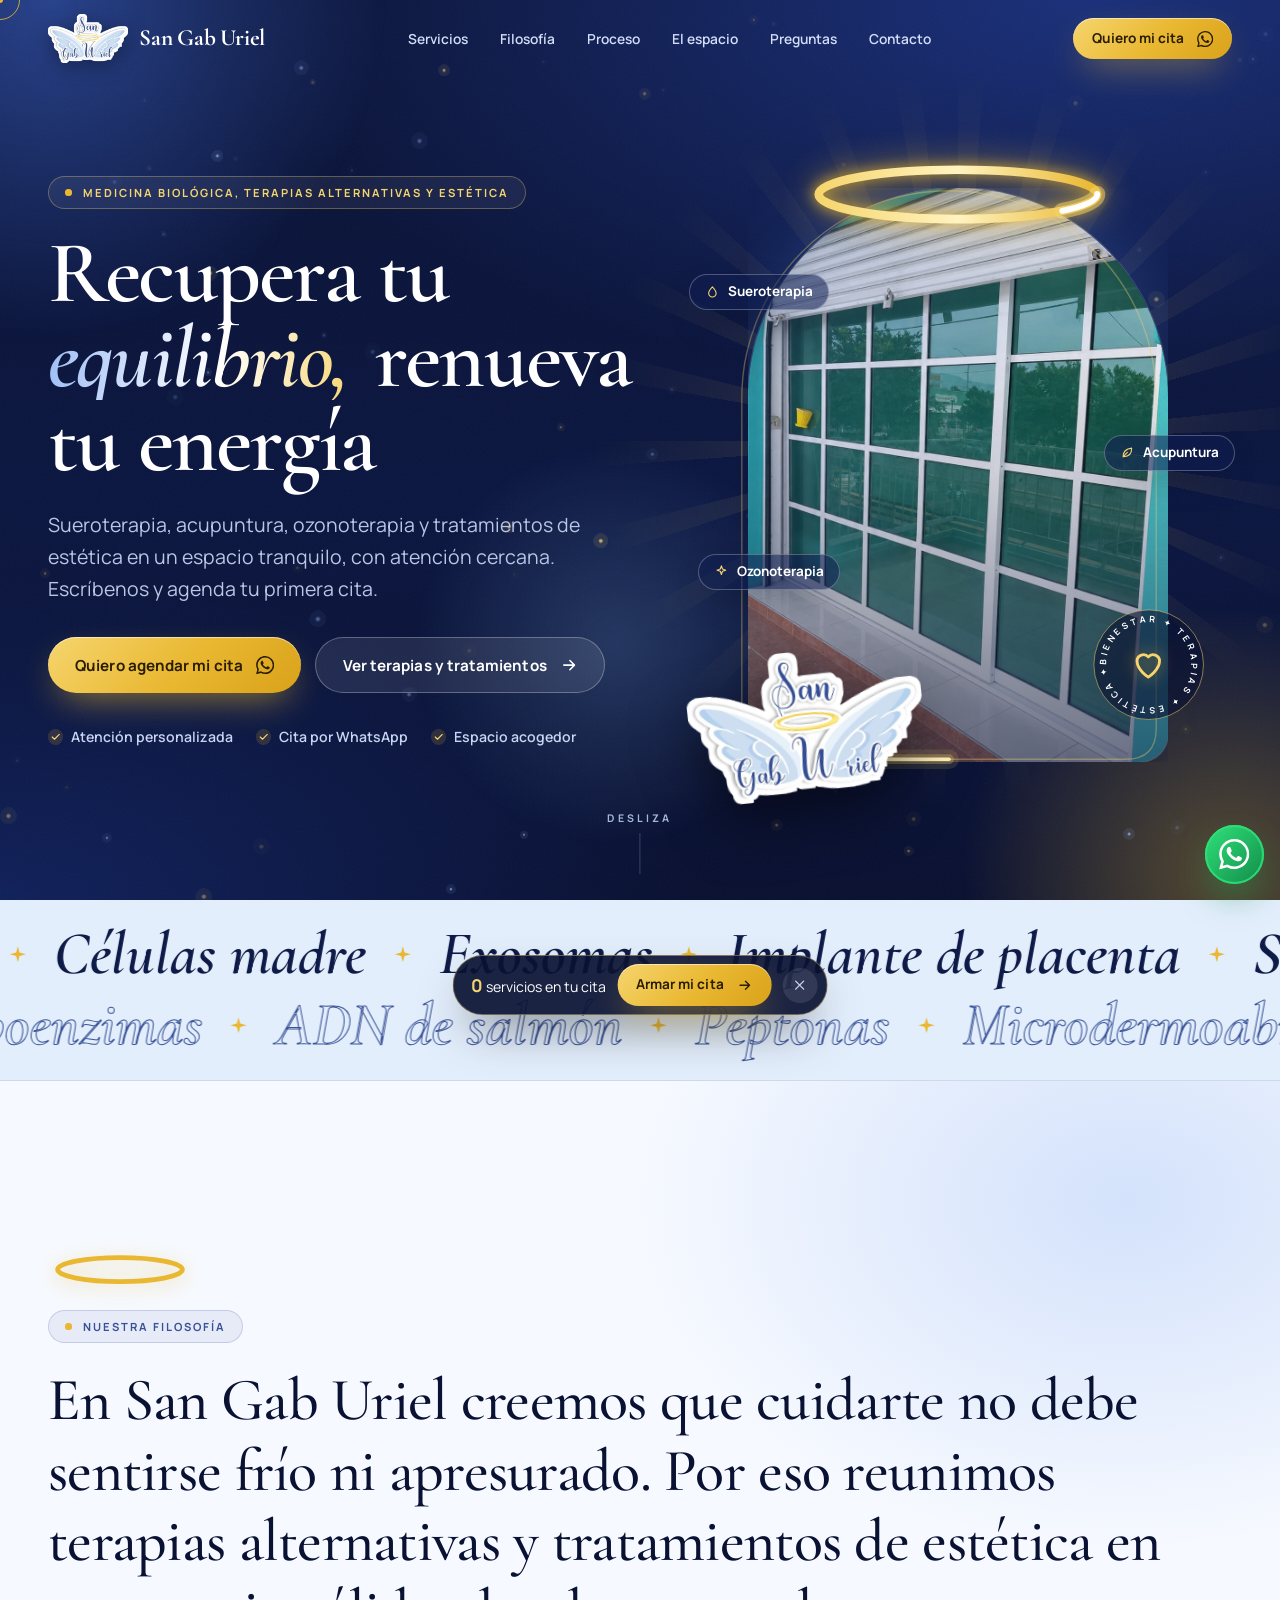
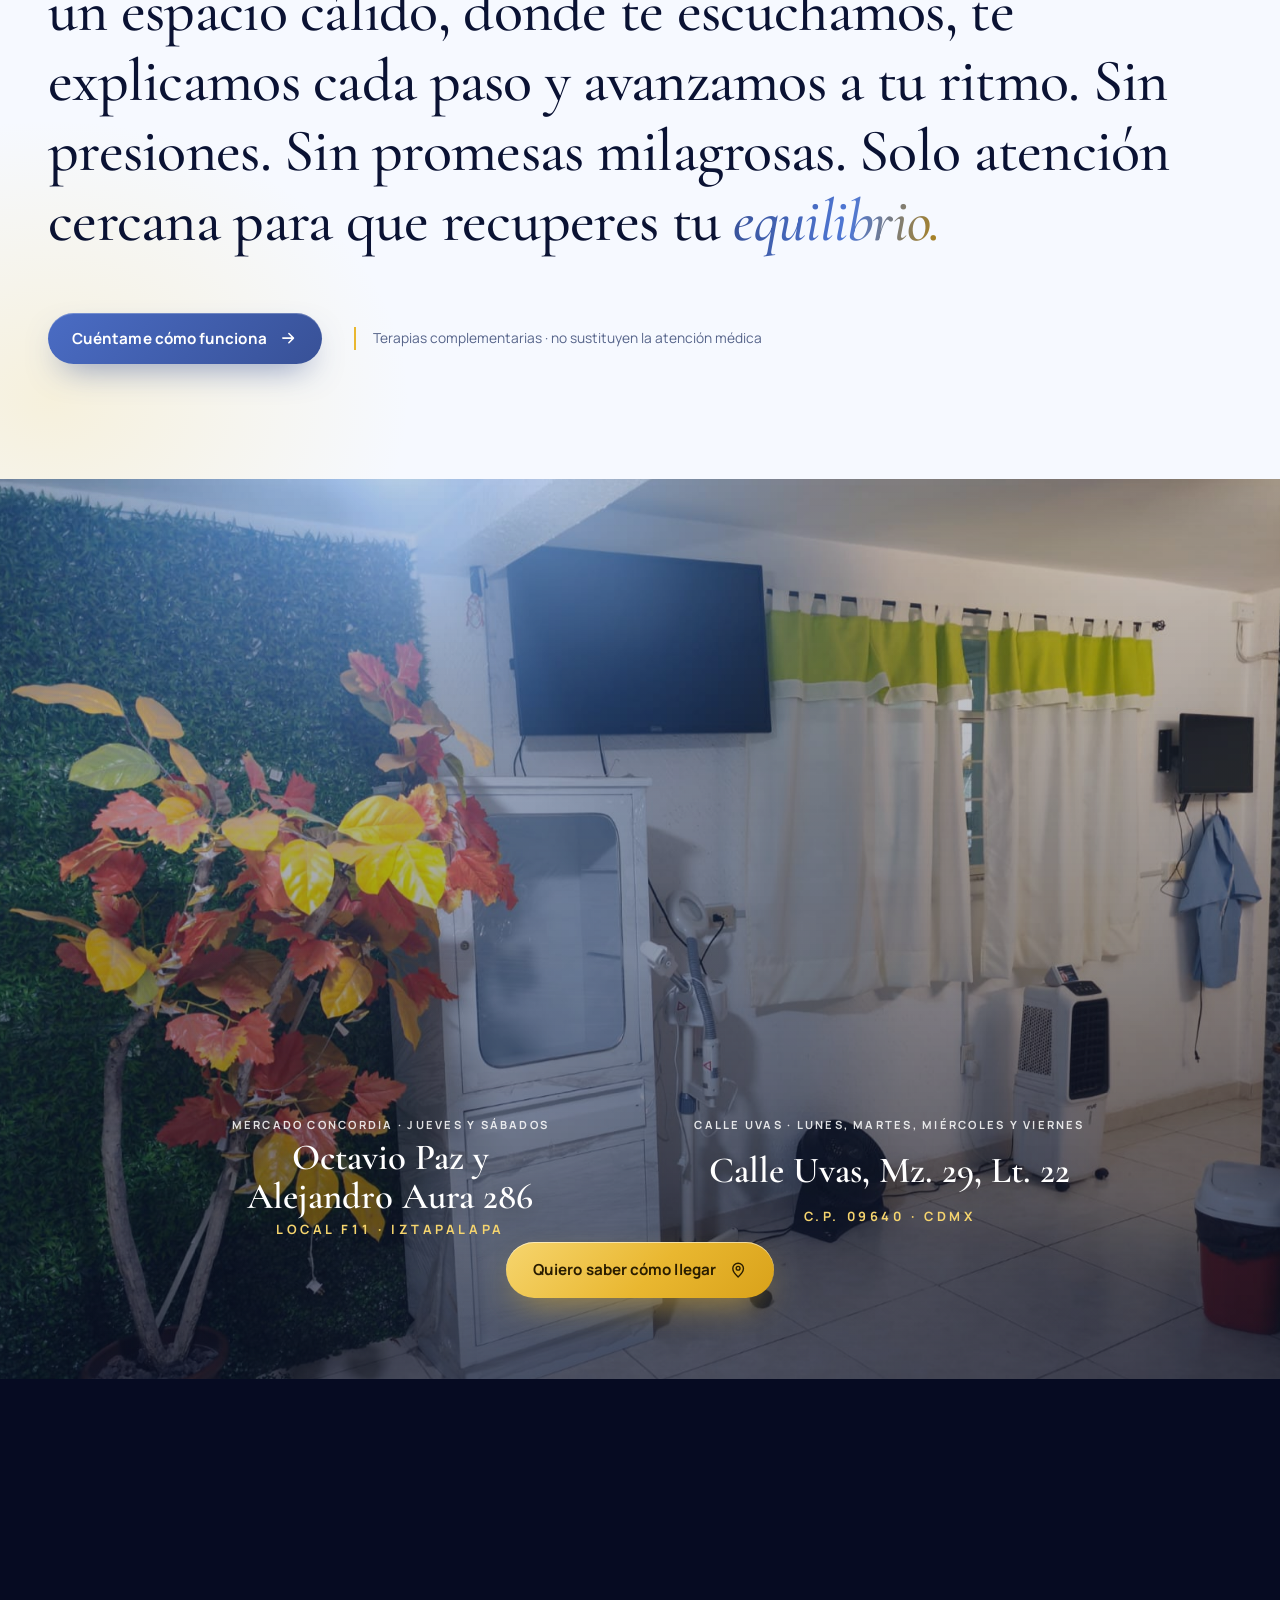
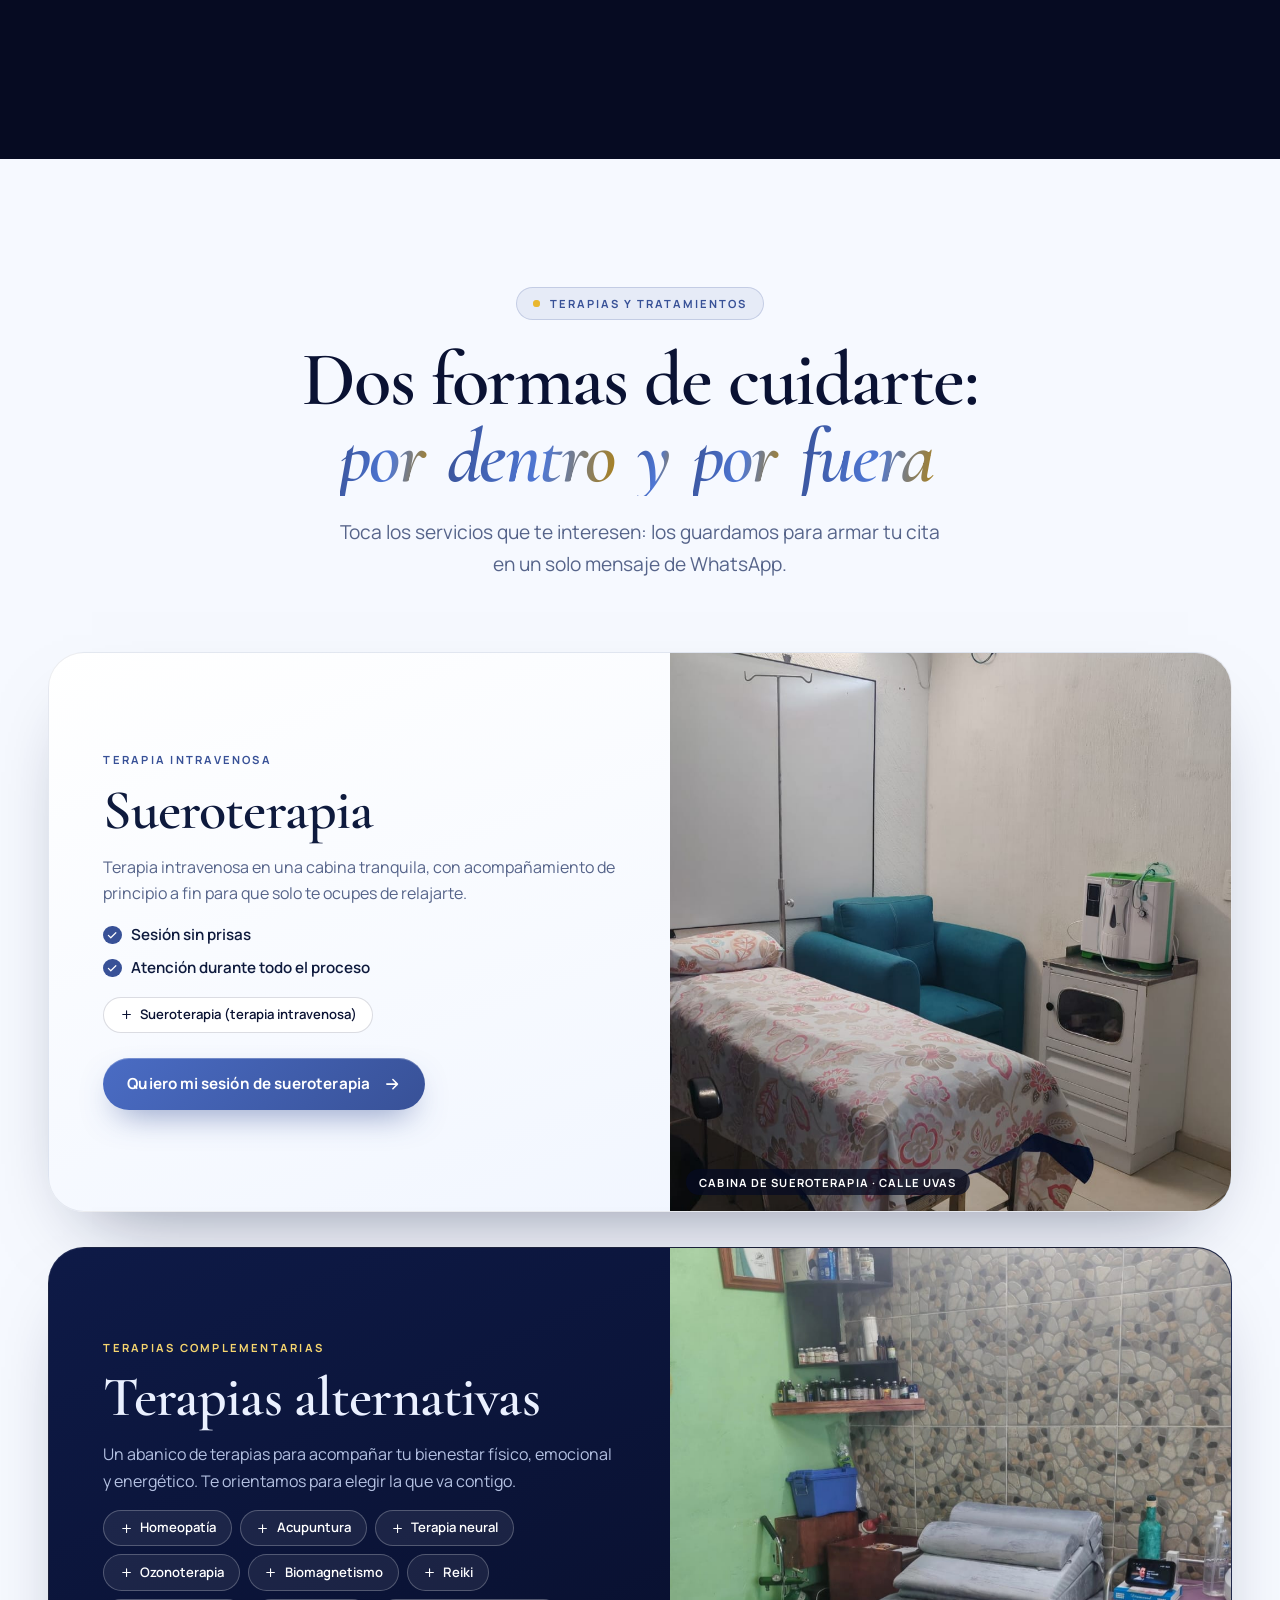
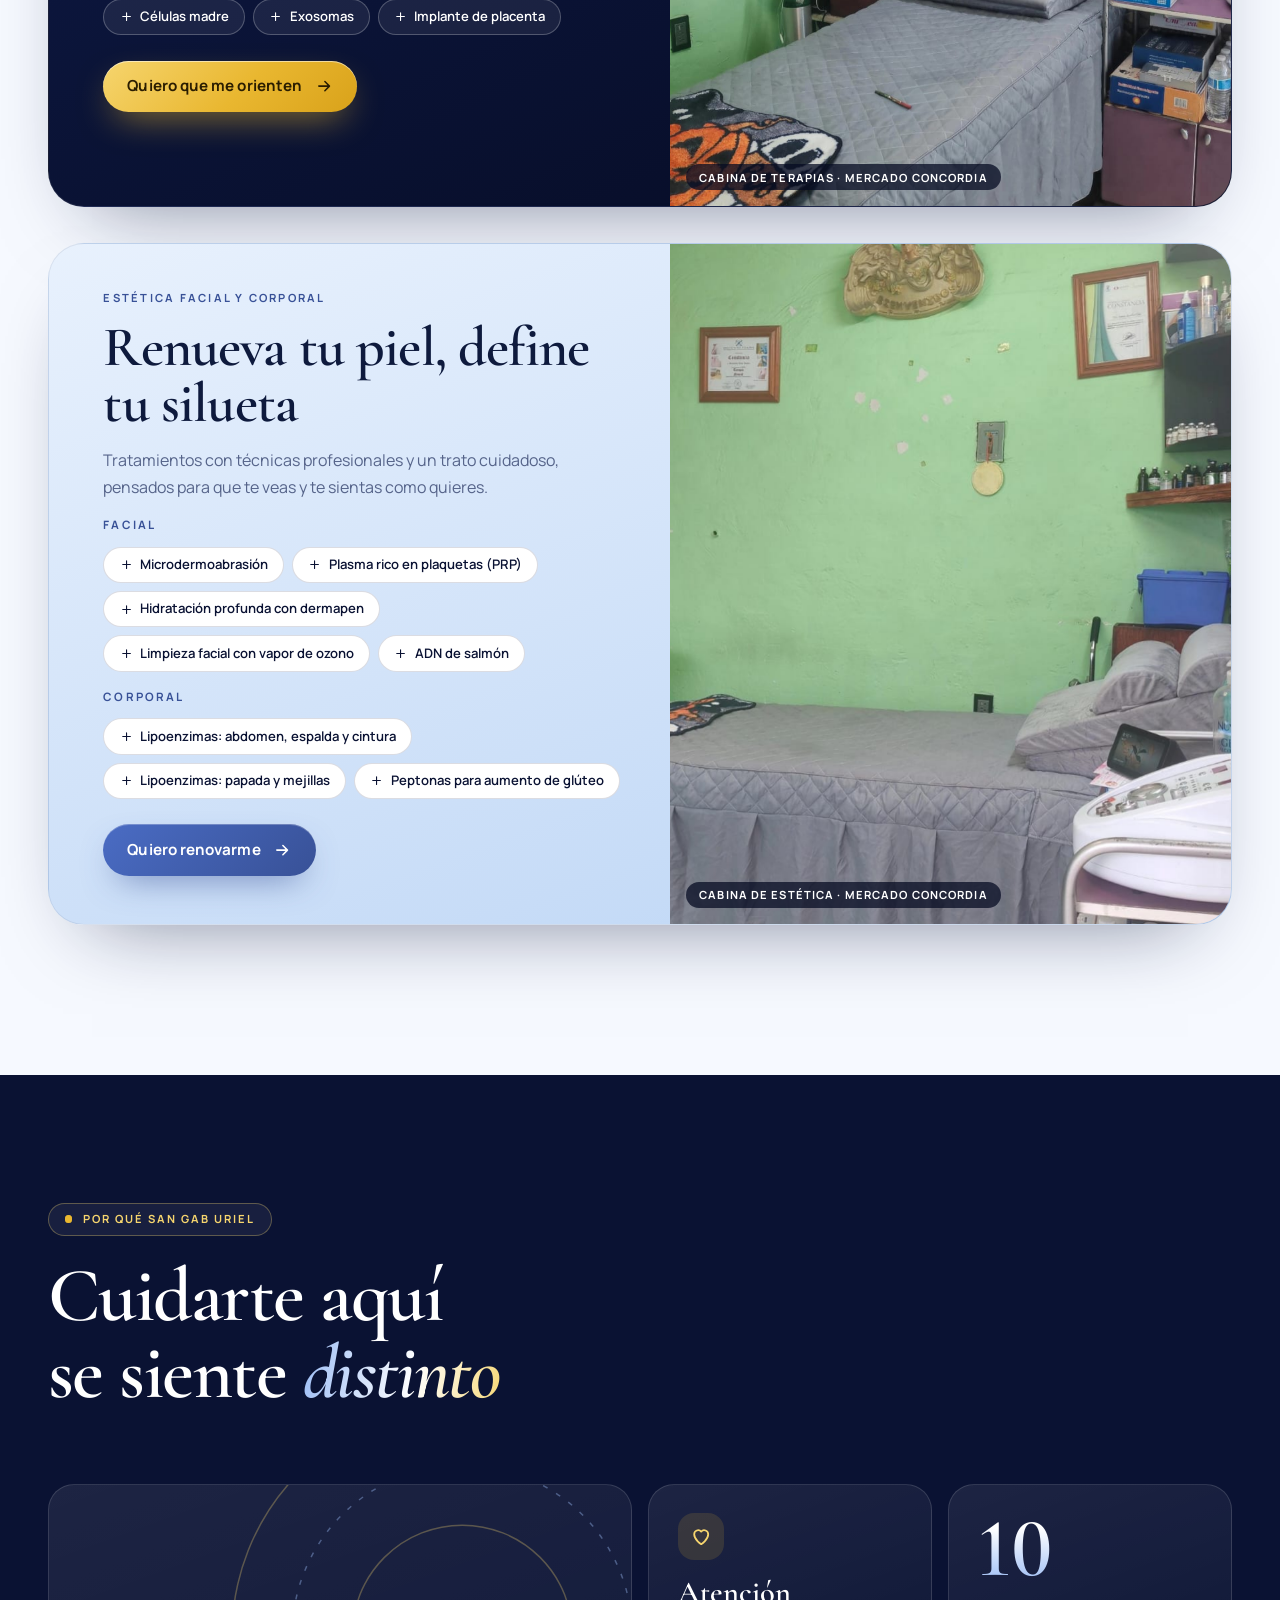
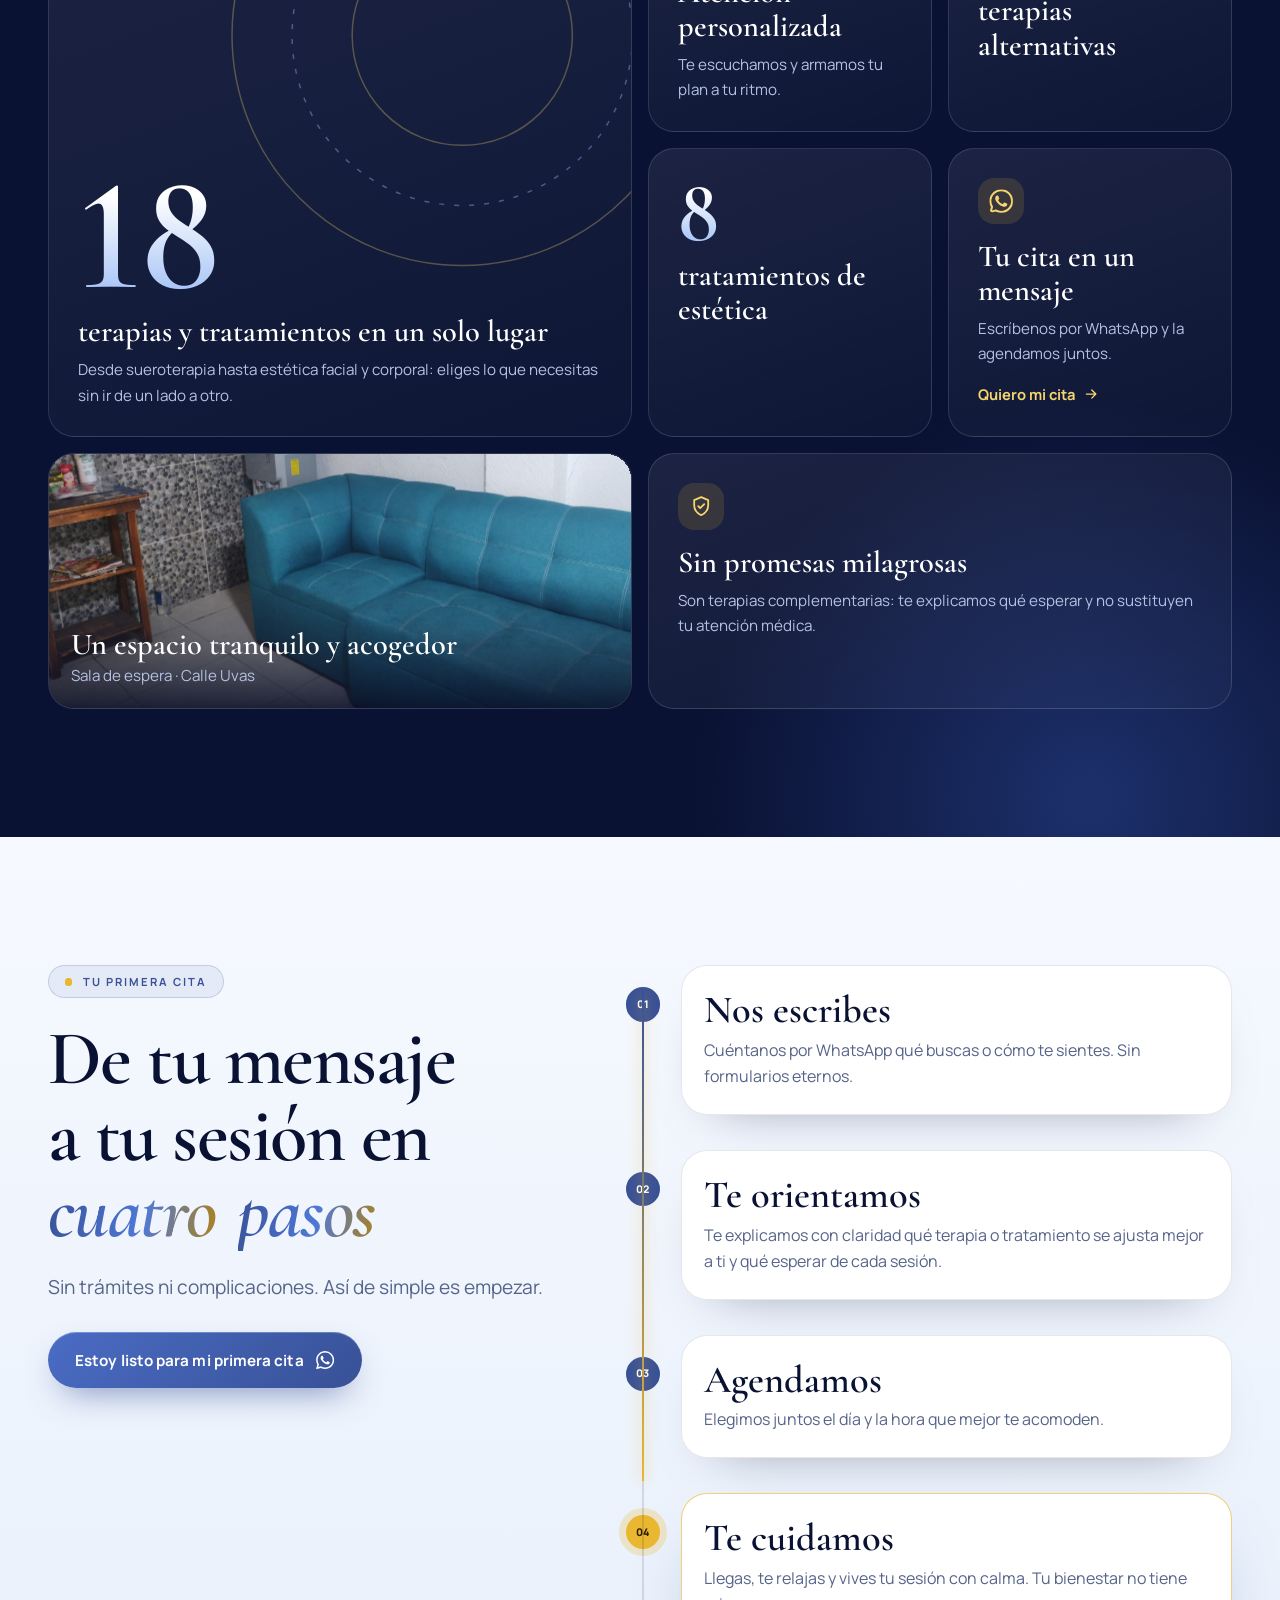
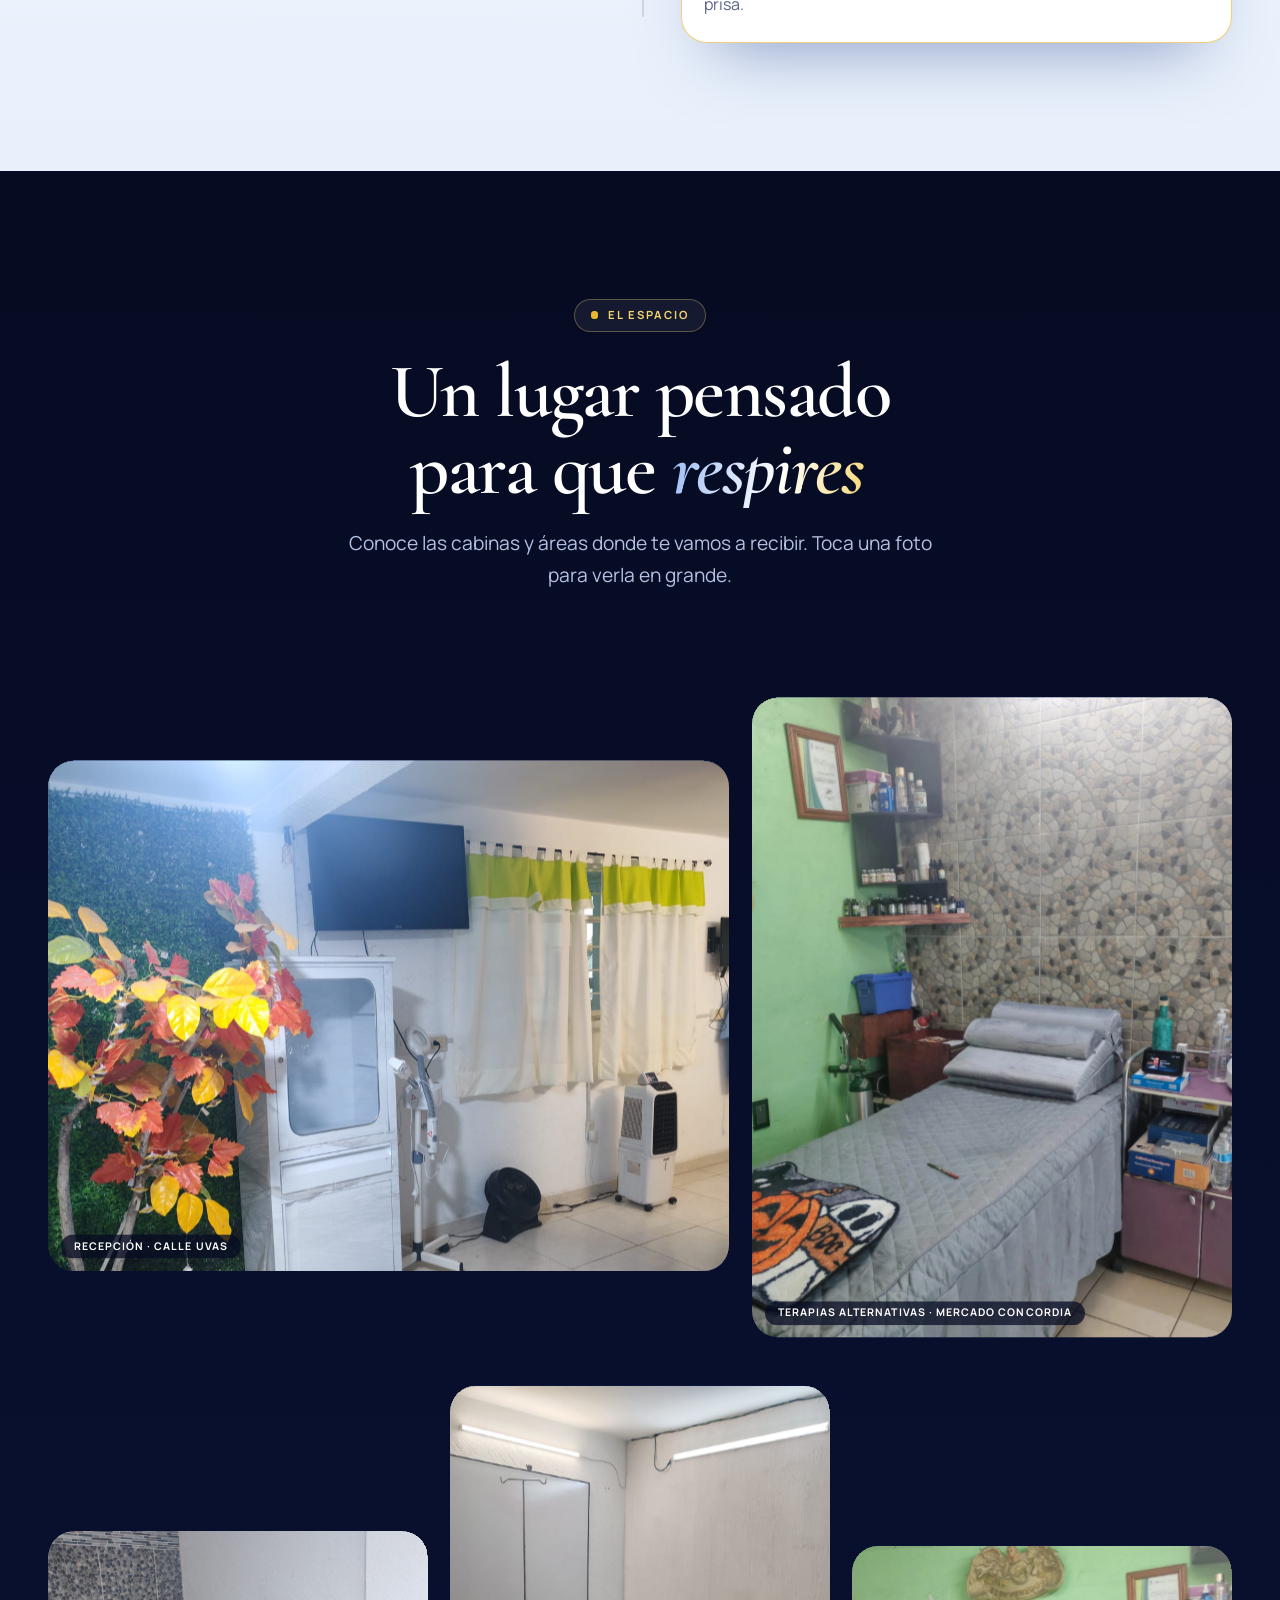
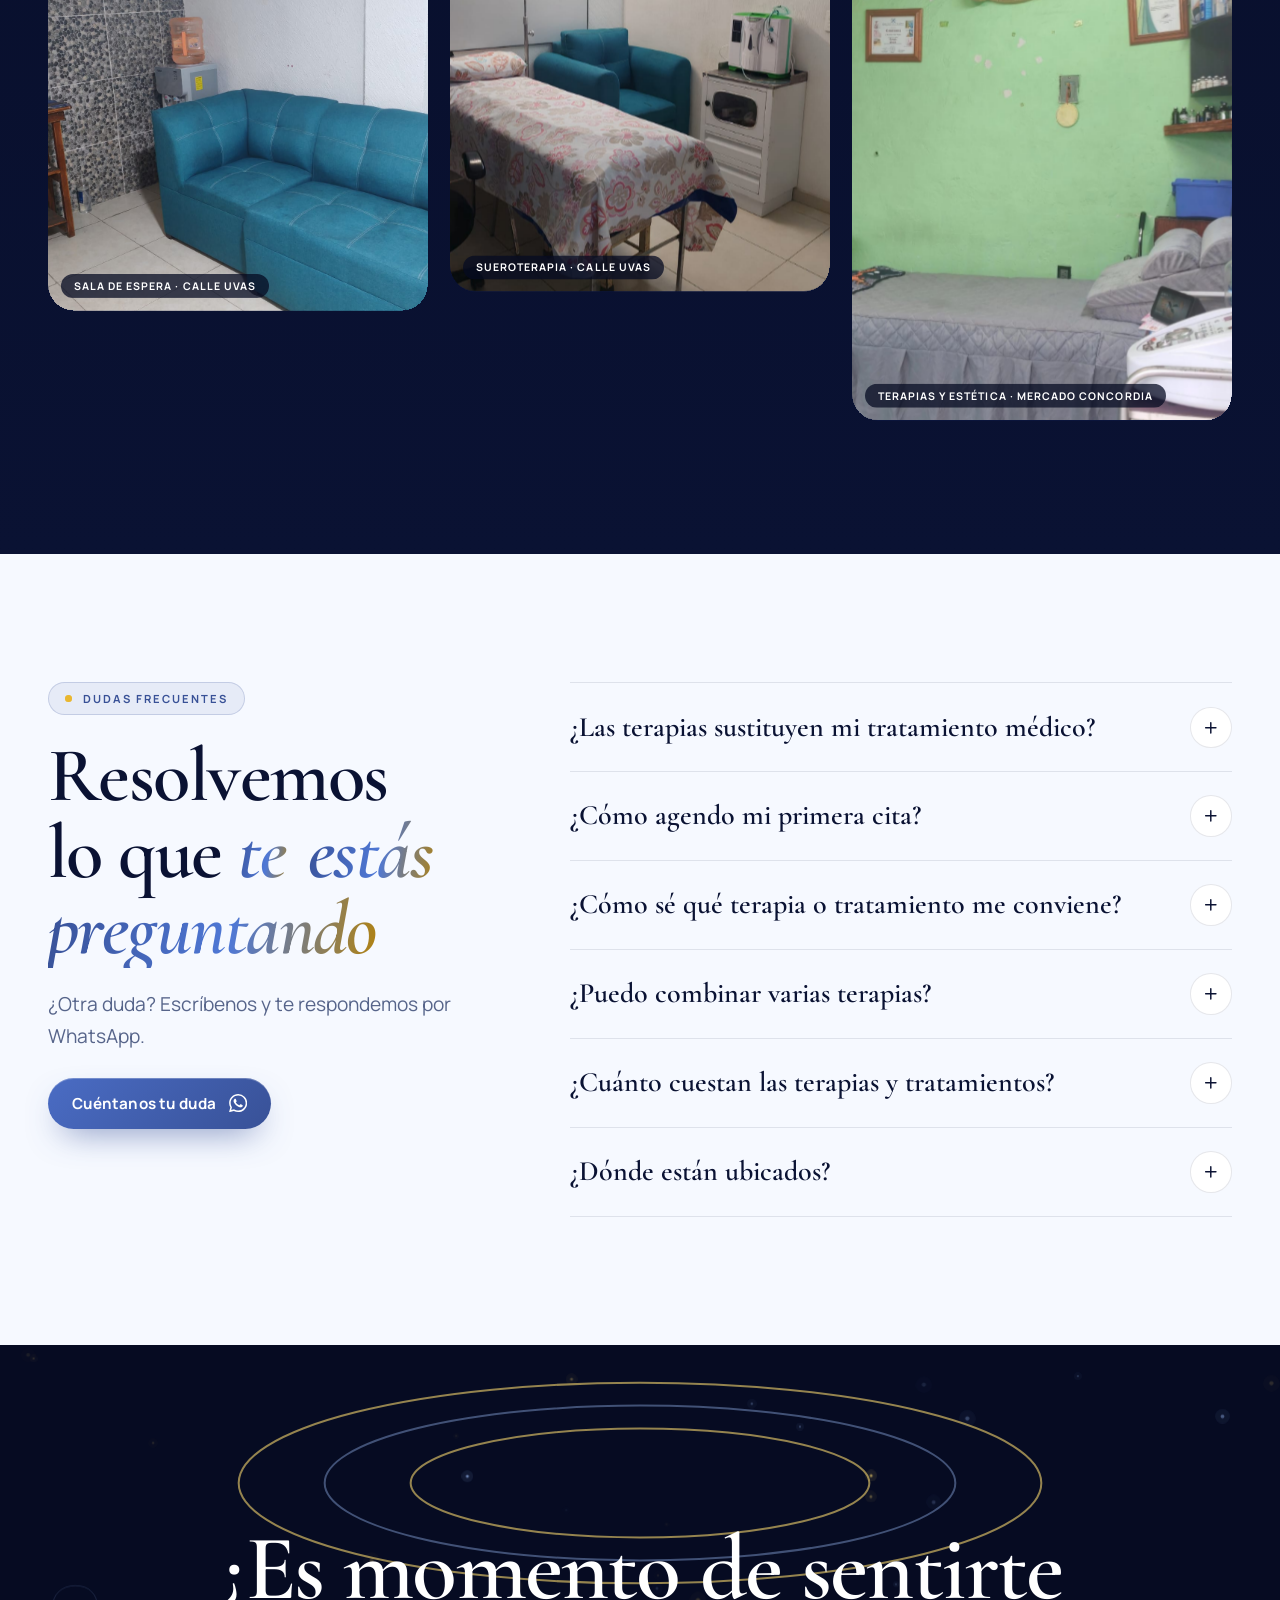
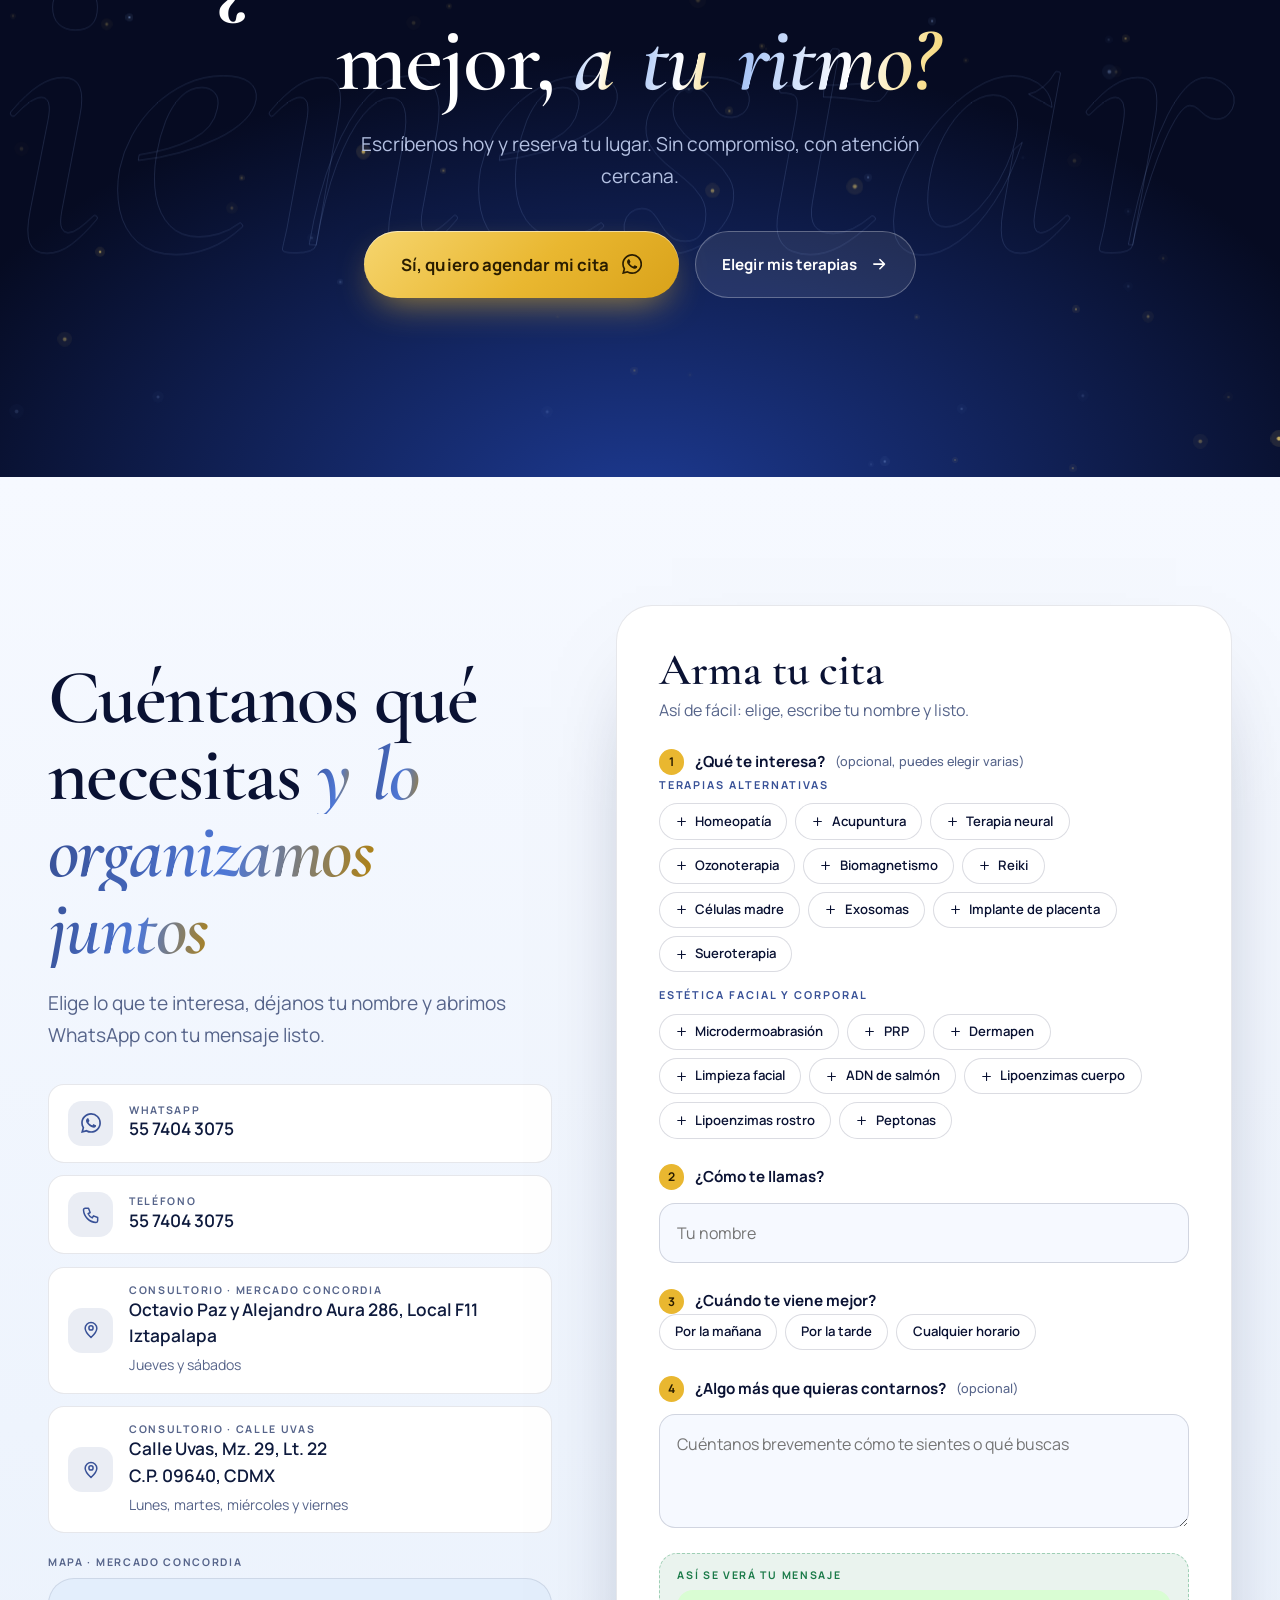
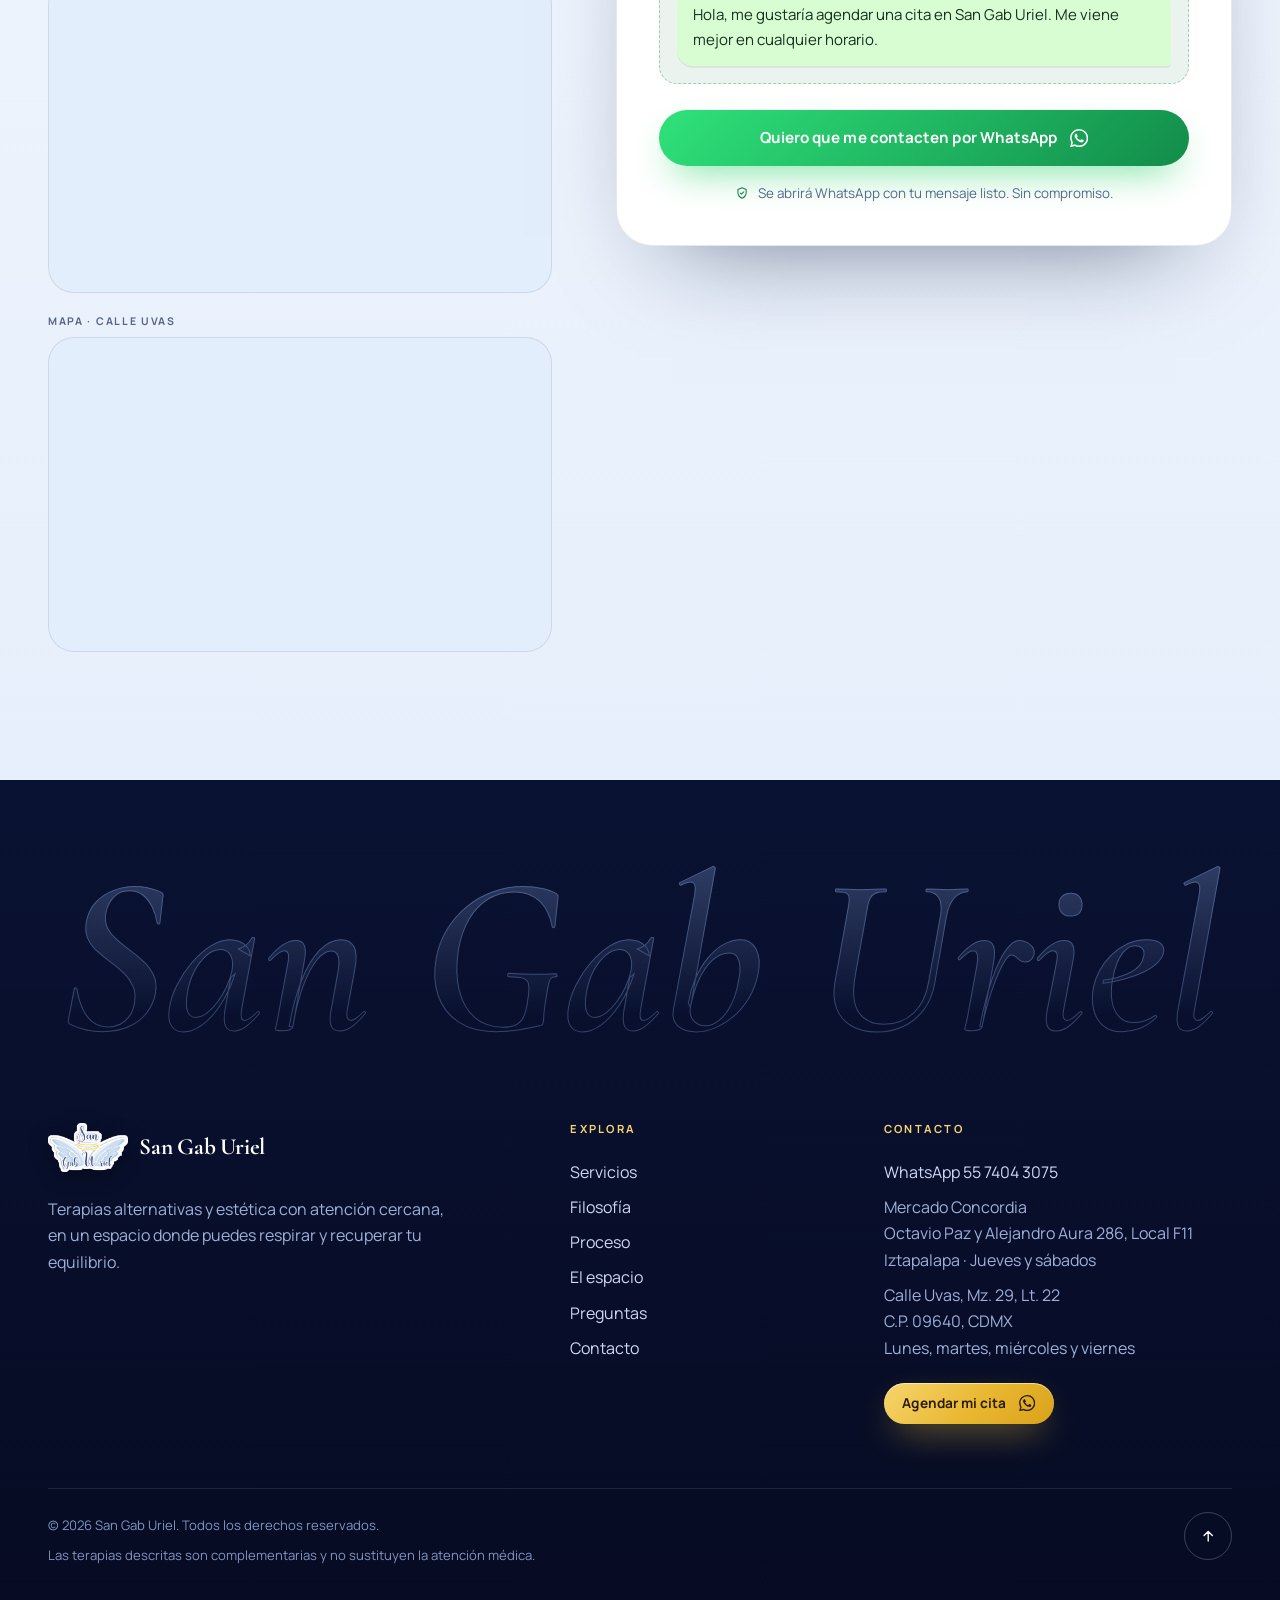
==== commit 3e33e714: "actualizando pagina" ====
--- a/index.html
+++ b/index.html
@@ -5,7 +5,7 @@
 <meta name="viewport" content="width=device-width, initial-scale=1, viewport-fit=cover">
 <title>Terapias alternativas y estética en CDMX | San Gab Uriel</title>
 <meta name="description" content="Sueroterapia, acupuntura, ozonoterapia, PRP y tratamientos de estética en dos consultorios de CDMX. Agenda tu cita por WhatsApp en San Gab Uriel.">
-<meta name="keywords" content="terapias alternativas CDMX, sueroterapia, acupuntura, ozonoterapia, terapia neural, biomagnetismo, reiki, plasma rico en plaquetas, lipoenzimas, estética facial, estética corporal">
+<meta name="keywords" content="terapias alternativas CDMX, sueroterapia, acupuntura, ozonoterapia, terapia neural, biomagnetismo, reiki, células madre, exosomas, implante de placenta, plasma rico en plaquetas, lipoenzimas, estética facial, estética corporal">
 <meta name="author" content="San Gab Uriel">
 <meta name="robots" content="index, follow, max-image-preview:large">
 <meta name="theme-color" content="#0a1233">
@@ -64,6 +64,9 @@
     {"@type": "Offer", "itemOffered": {"@type": "Service", "name": "Biomagnetismo"}},
     {"@type": "Offer", "itemOffered": {"@type": "Service", "name": "Reiki"}},
     {"@type": "Offer", "itemOffered": {"@type": "Service", "name": "Homeopatía"}},
+    {"@type": "Offer", "itemOffered": {"@type": "Service", "name": "Células madre"}},
+    {"@type": "Offer", "itemOffered": {"@type": "Service", "name": "Exosomas"}},
+    {"@type": "Offer", "itemOffered": {"@type": "Service", "name": "Implante de placenta"}},
     {"@type": "Offer", "itemOffered": {"@type": "Service", "name": "Microdermoabrasión"}},
     {"@type": "Offer", "itemOffered": {"@type": "Service", "name": "Plasma rico en plaquetas (PRP)"}},
     {"@type": "Offer", "itemOffered": {"@type": "Service", "name": "Lipoenzimas"}}
@@ -252,7 +255,7 @@
   <div class="marquee" aria-hidden="true">
     <div class="marquee__row" data-marquee="-1">
       <div class="marquee__group">
-        <span>Sueroterapia</span><svg class="ico"><use href="#i-star"/></svg><span>Acupuntura</span><svg class="ico"><use href="#i-star"/></svg><span>Terapia neural</span><svg class="ico"><use href="#i-star"/></svg><span>Ozonoterapia</span><svg class="ico"><use href="#i-star"/></svg><span>Biomagnetismo</span><svg class="ico"><use href="#i-star"/></svg><span>Reiki</span><svg class="ico"><use href="#i-star"/></svg><span>Homeopatía</span><svg class="ico"><use href="#i-star"/></svg>
+        <span>Sueroterapia</span><svg class="ico"><use href="#i-star"/></svg><span>Acupuntura</span><svg class="ico"><use href="#i-star"/></svg><span>Terapia neural</span><svg class="ico"><use href="#i-star"/></svg><span>Ozonoterapia</span><svg class="ico"><use href="#i-star"/></svg><span>Biomagnetismo</span><svg class="ico"><use href="#i-star"/></svg><span>Reiki</span><svg class="ico"><use href="#i-star"/></svg><span>Homeopatía</span><svg class="ico"><use href="#i-star"/></svg><span>Células madre</span><svg class="ico"><use href="#i-star"/></svg><span>Exosomas</span><svg class="ico"><use href="#i-star"/></svg><span>Implante de placenta</span><svg class="ico"><use href="#i-star"/></svg>
       </div>
     </div>
     <div class="marquee__row marquee__row--outline" data-marquee="1">
@@ -351,6 +354,9 @@
               <button class="sel" type="button" data-service="Ozonoterapia" aria-pressed="false"><svg class="ico"><use href="#i-plus"/></svg>Ozonoterapia</button>
               <button class="sel" type="button" data-service="Biomagnetismo" aria-pressed="false"><svg class="ico"><use href="#i-plus"/></svg>Biomagnetismo</button>
               <button class="sel" type="button" data-service="Reiki" aria-pressed="false"><svg class="ico"><use href="#i-plus"/></svg>Reiki</button>
+              <button class="sel" type="button" data-service="Células madre" aria-pressed="false"><svg class="ico"><use href="#i-plus"/></svg>Células madre</button>
+              <button class="sel" type="button" data-service="Exosomas" aria-pressed="false"><svg class="ico"><use href="#i-plus"/></svg>Exosomas</button>
+              <button class="sel" type="button" data-service="Implante de placenta" aria-pressed="false"><svg class="ico"><use href="#i-plus"/></svg>Implante de placenta</button>
             </div>
             <a class="btn btn--gold magnetic" href="https://wa.me/525574043075?text=Hola%2C%20me%20gustar%C3%ADa%20que%20me%20orienten%20sobre%20las%20terapias%20alternativas." target="_blank" rel="noopener"><span>Quiero que me orienten</span><svg class="ico"><use href="#i-arrow"/></svg></a>
           </div>
@@ -404,7 +410,7 @@
       <div class="bento" data-stagger>
         <article class="tile tile--a" data-reveal="up">
           <svg class="tile__rings" viewBox="0 0 200 200" aria-hidden="true"><circle cx="100" cy="100" r="92"/><circle cx="100" cy="100" r="68"/><circle cx="100" cy="100" r="44"/></svg>
-          <p class="tile__num"><span data-count="15">15</span></p>
+          <p class="tile__num"><span data-count="18">18</span></p>
           <h3>terapias y tratamientos en un solo lugar</h3>
           <p>Desde sueroterapia hasta estética facial y corporal: eliges lo que necesitas sin ir de un lado a otro.</p>
         </article>
@@ -414,7 +420,7 @@
           <p>Te escuchamos y armamos tu plan a tu ritmo.</p>
         </article>
         <article class="tile tile--c" data-reveal="up">
-          <p class="tile__num tile__num--sm"><span data-count="7">7</span></p>
+          <p class="tile__num tile__num--sm"><span data-count="10">10</span></p>
           <h3>terapias alternativas</h3>
         </article>
         <article class="tile tile--d" data-reveal="up">
@@ -584,6 +590,9 @@
             <label class="sel"><input type="checkbox" name="servicio" value="Ozonoterapia"><svg class="ico"><use href="#i-plus"/></svg>Ozonoterapia</label>
             <label class="sel"><input type="checkbox" name="servicio" value="Biomagnetismo"><svg class="ico"><use href="#i-plus"/></svg>Biomagnetismo</label>
             <label class="sel"><input type="checkbox" name="servicio" value="Reiki"><svg class="ico"><use href="#i-plus"/></svg>Reiki</label>
+            <label class="sel"><input type="checkbox" name="servicio" value="Células madre"><svg class="ico"><use href="#i-plus"/></svg>Células madre</label>
+            <label class="sel"><input type="checkbox" name="servicio" value="Exosomas"><svg class="ico"><use href="#i-plus"/></svg>Exosomas</label>
+            <label class="sel"><input type="checkbox" name="servicio" value="Implante de placenta"><svg class="ico"><use href="#i-plus"/></svg>Implante de placenta</label>
             <label class="sel"><input type="checkbox" name="servicio" value="Sueroterapia (terapia intravenosa)"><svg class="ico"><use href="#i-plus"/></svg>Sueroterapia</label>
           </div>
           <p class="field__sub">Estética facial y corporal</p>
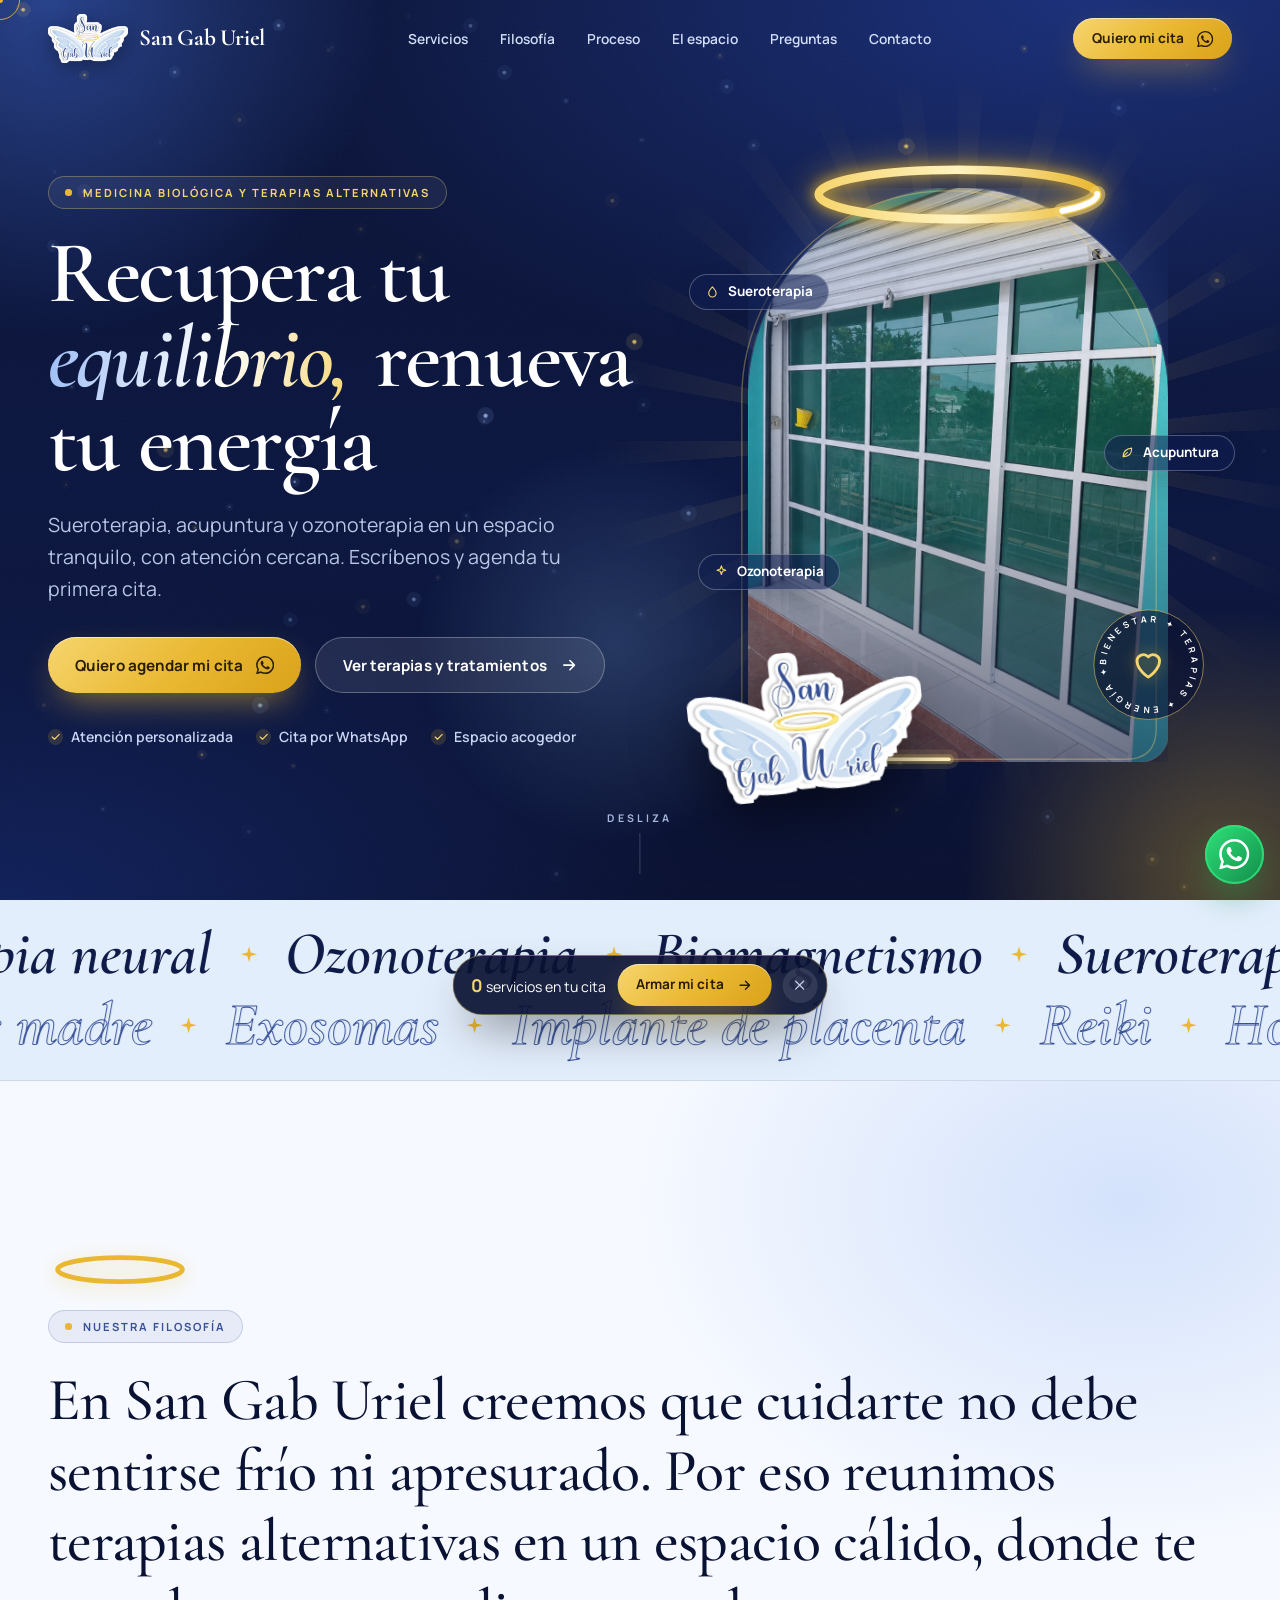
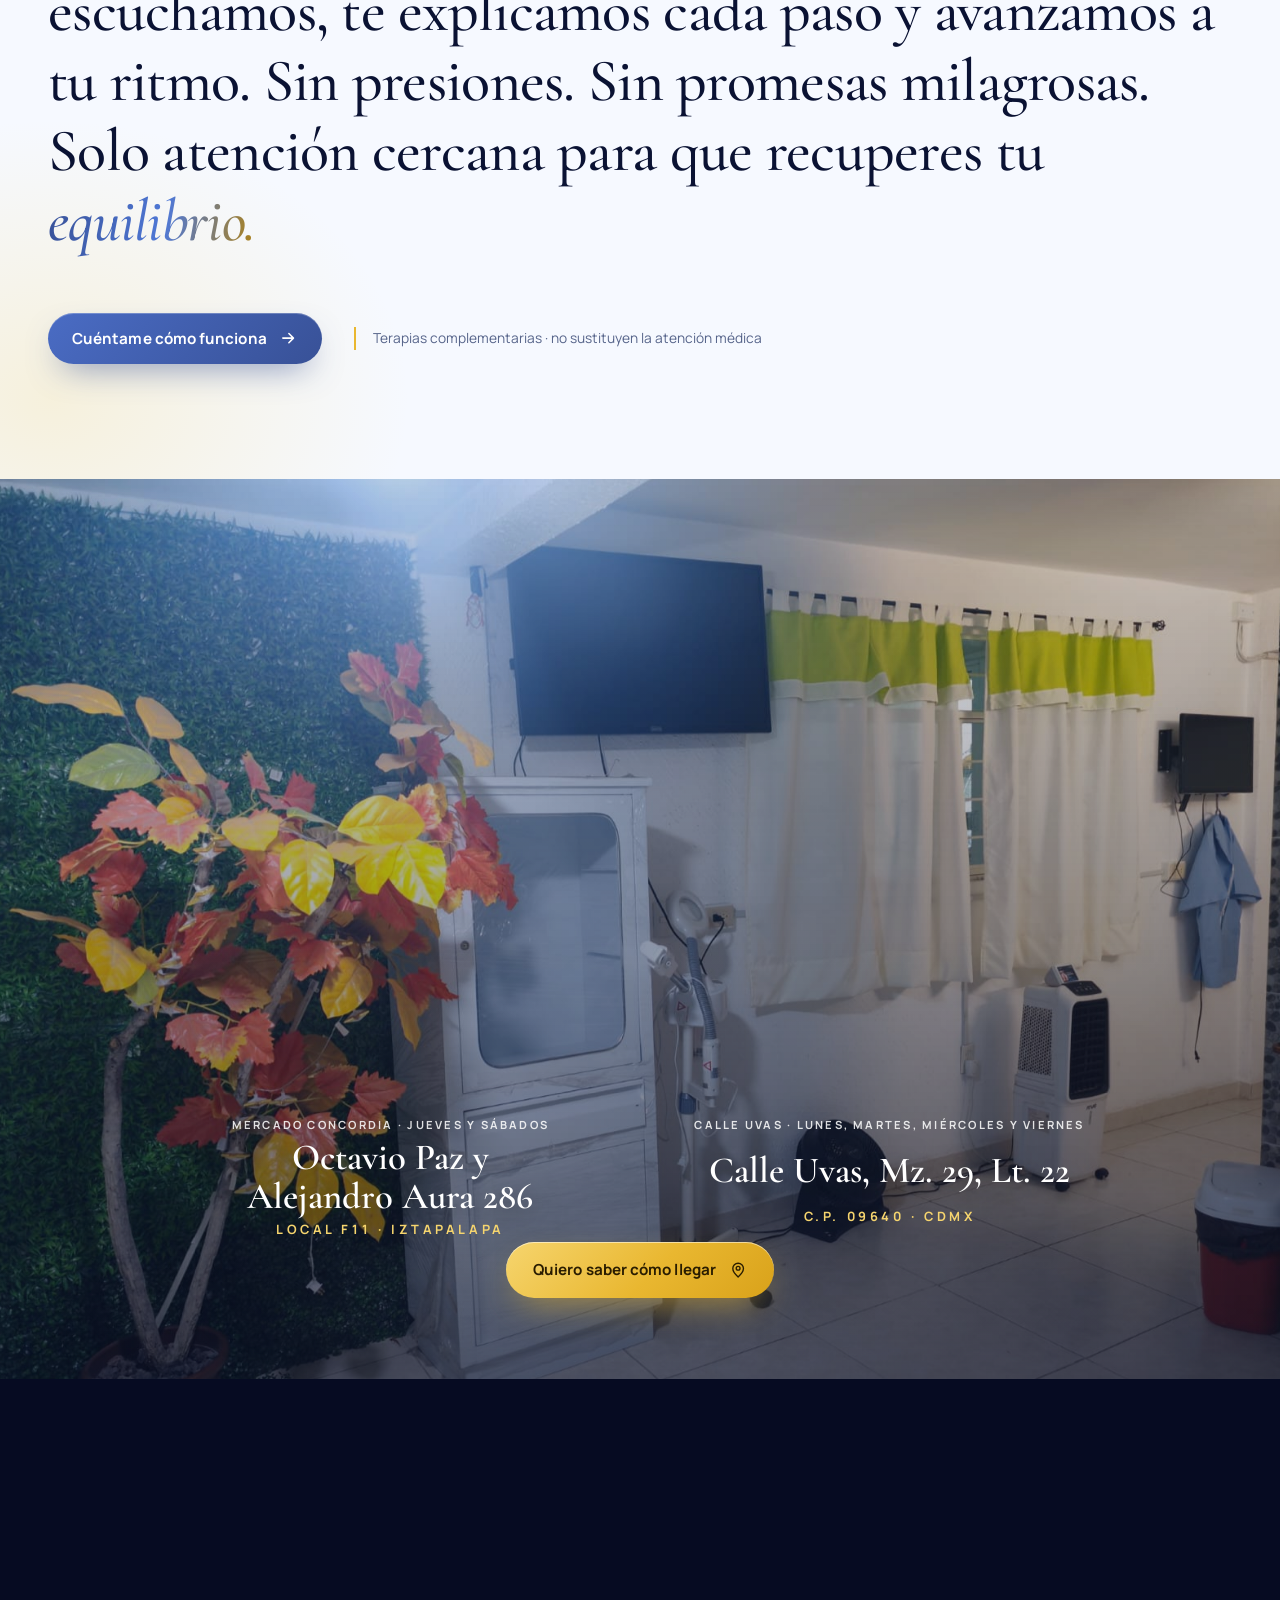
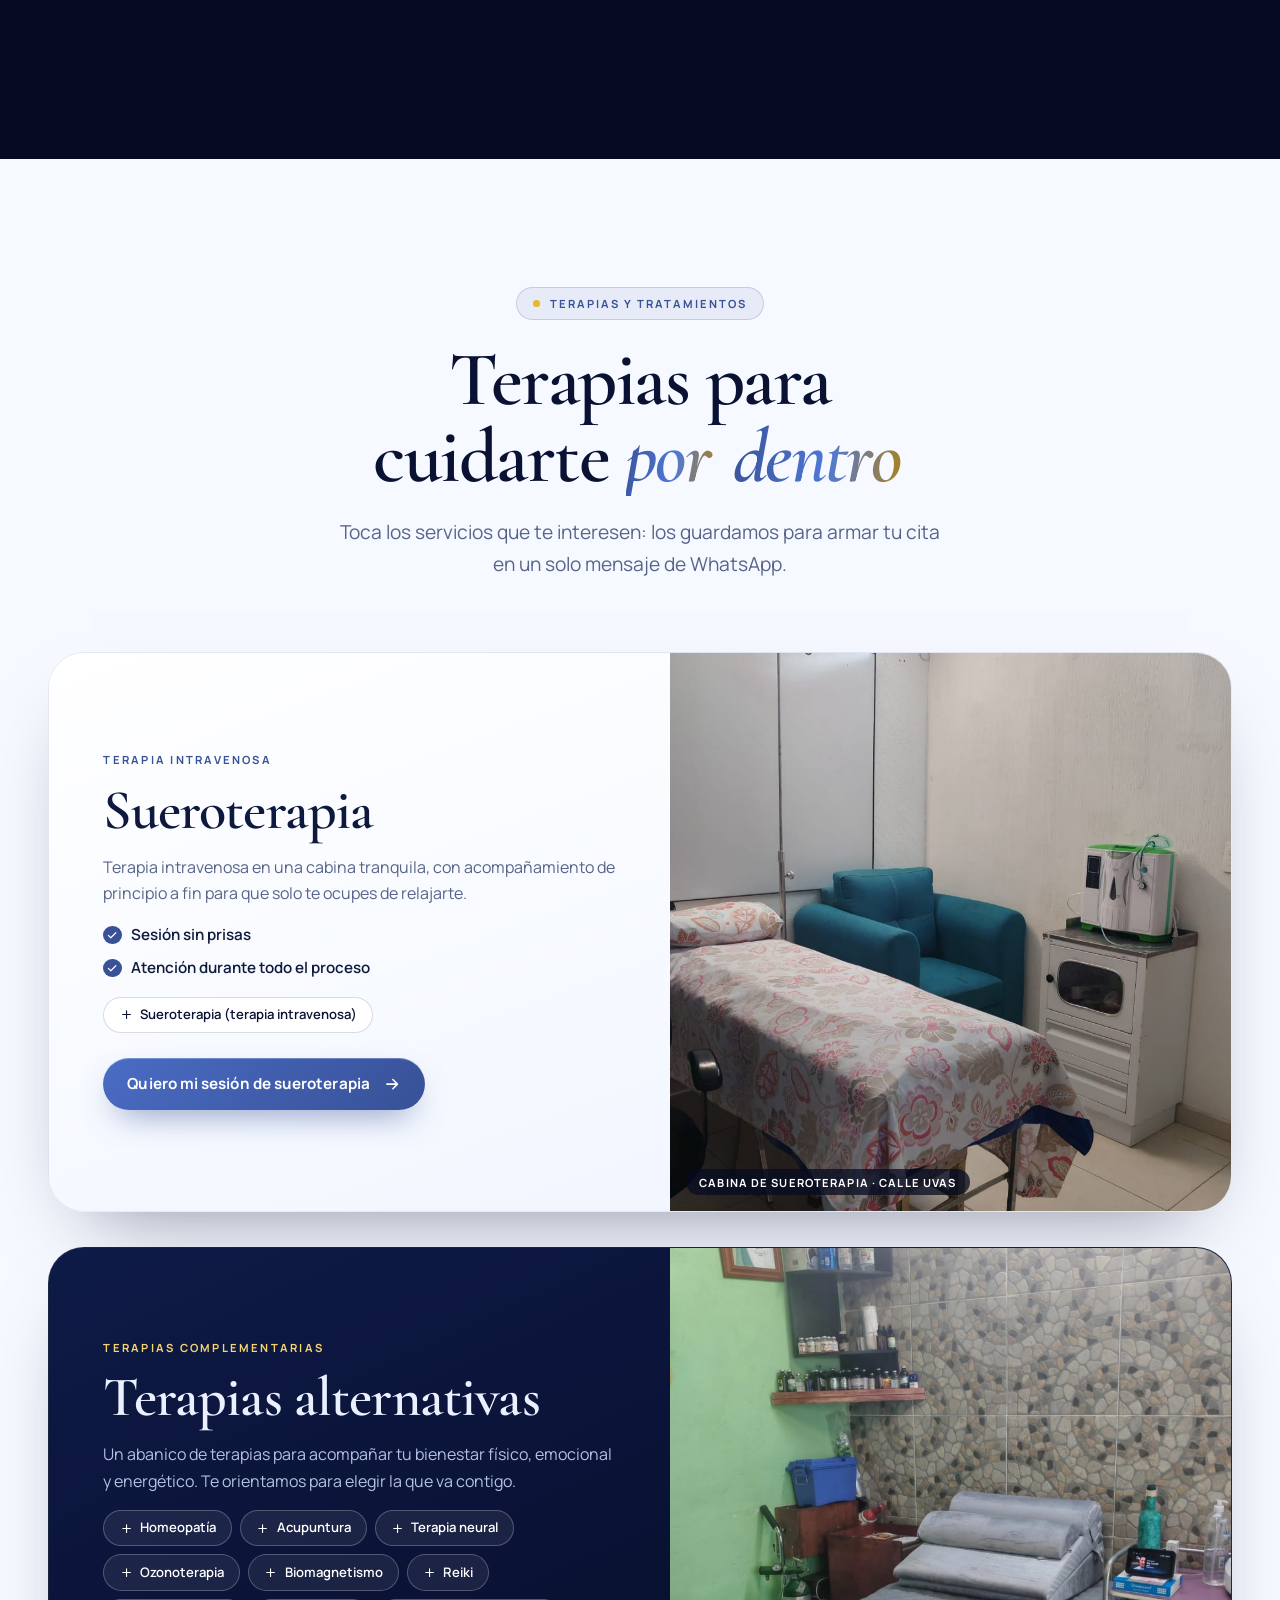
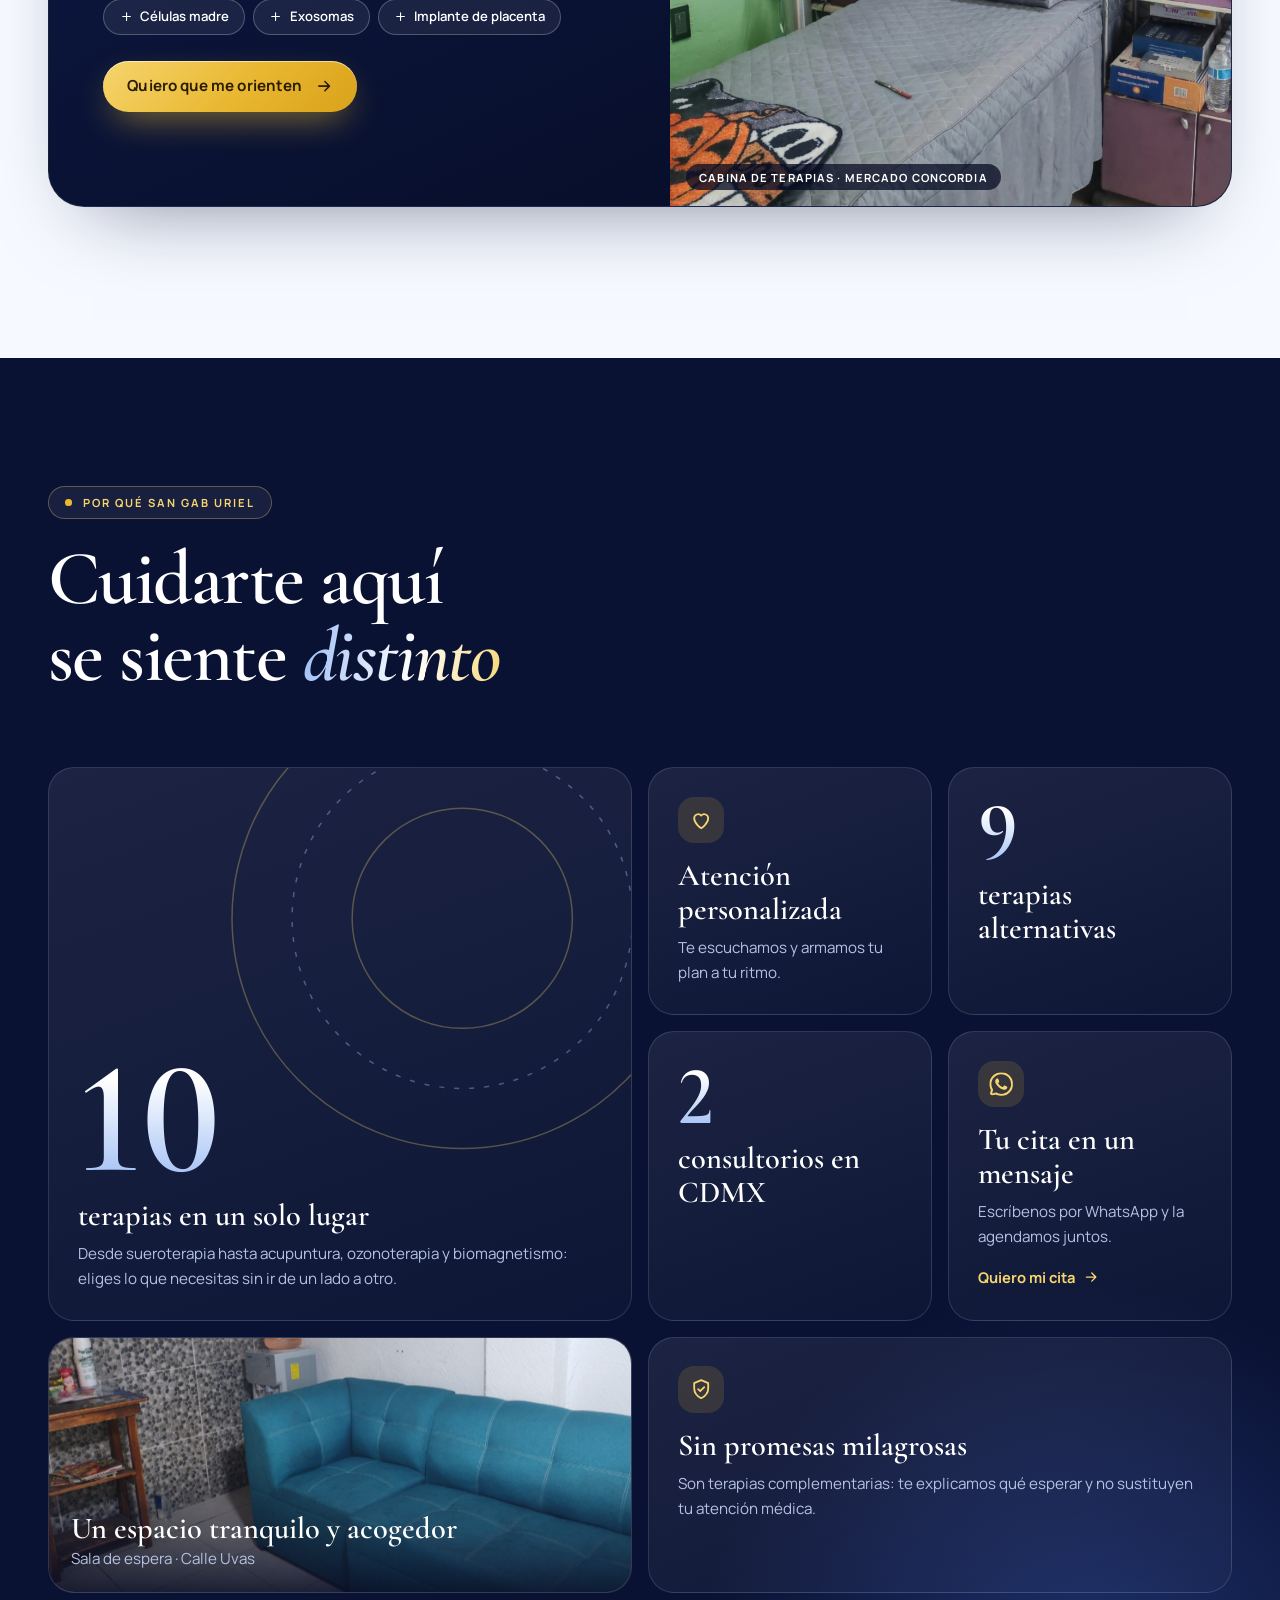
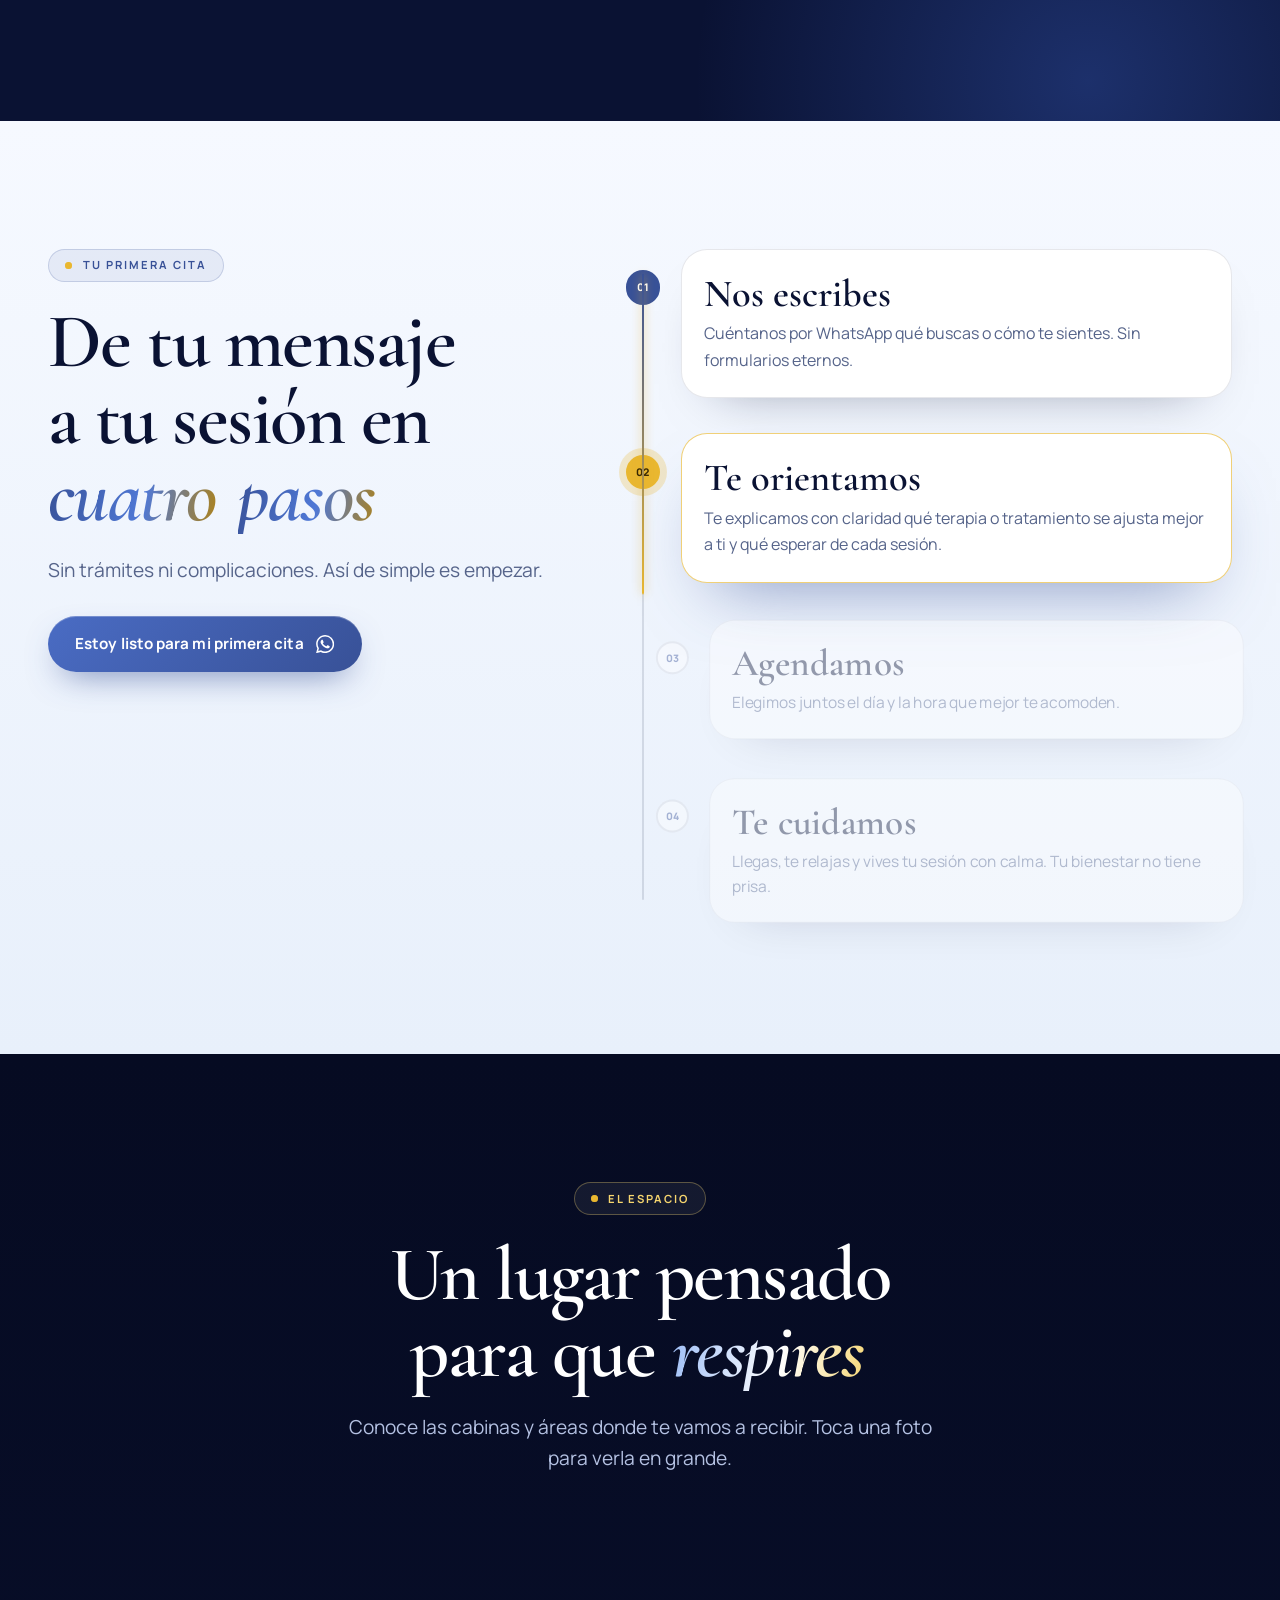
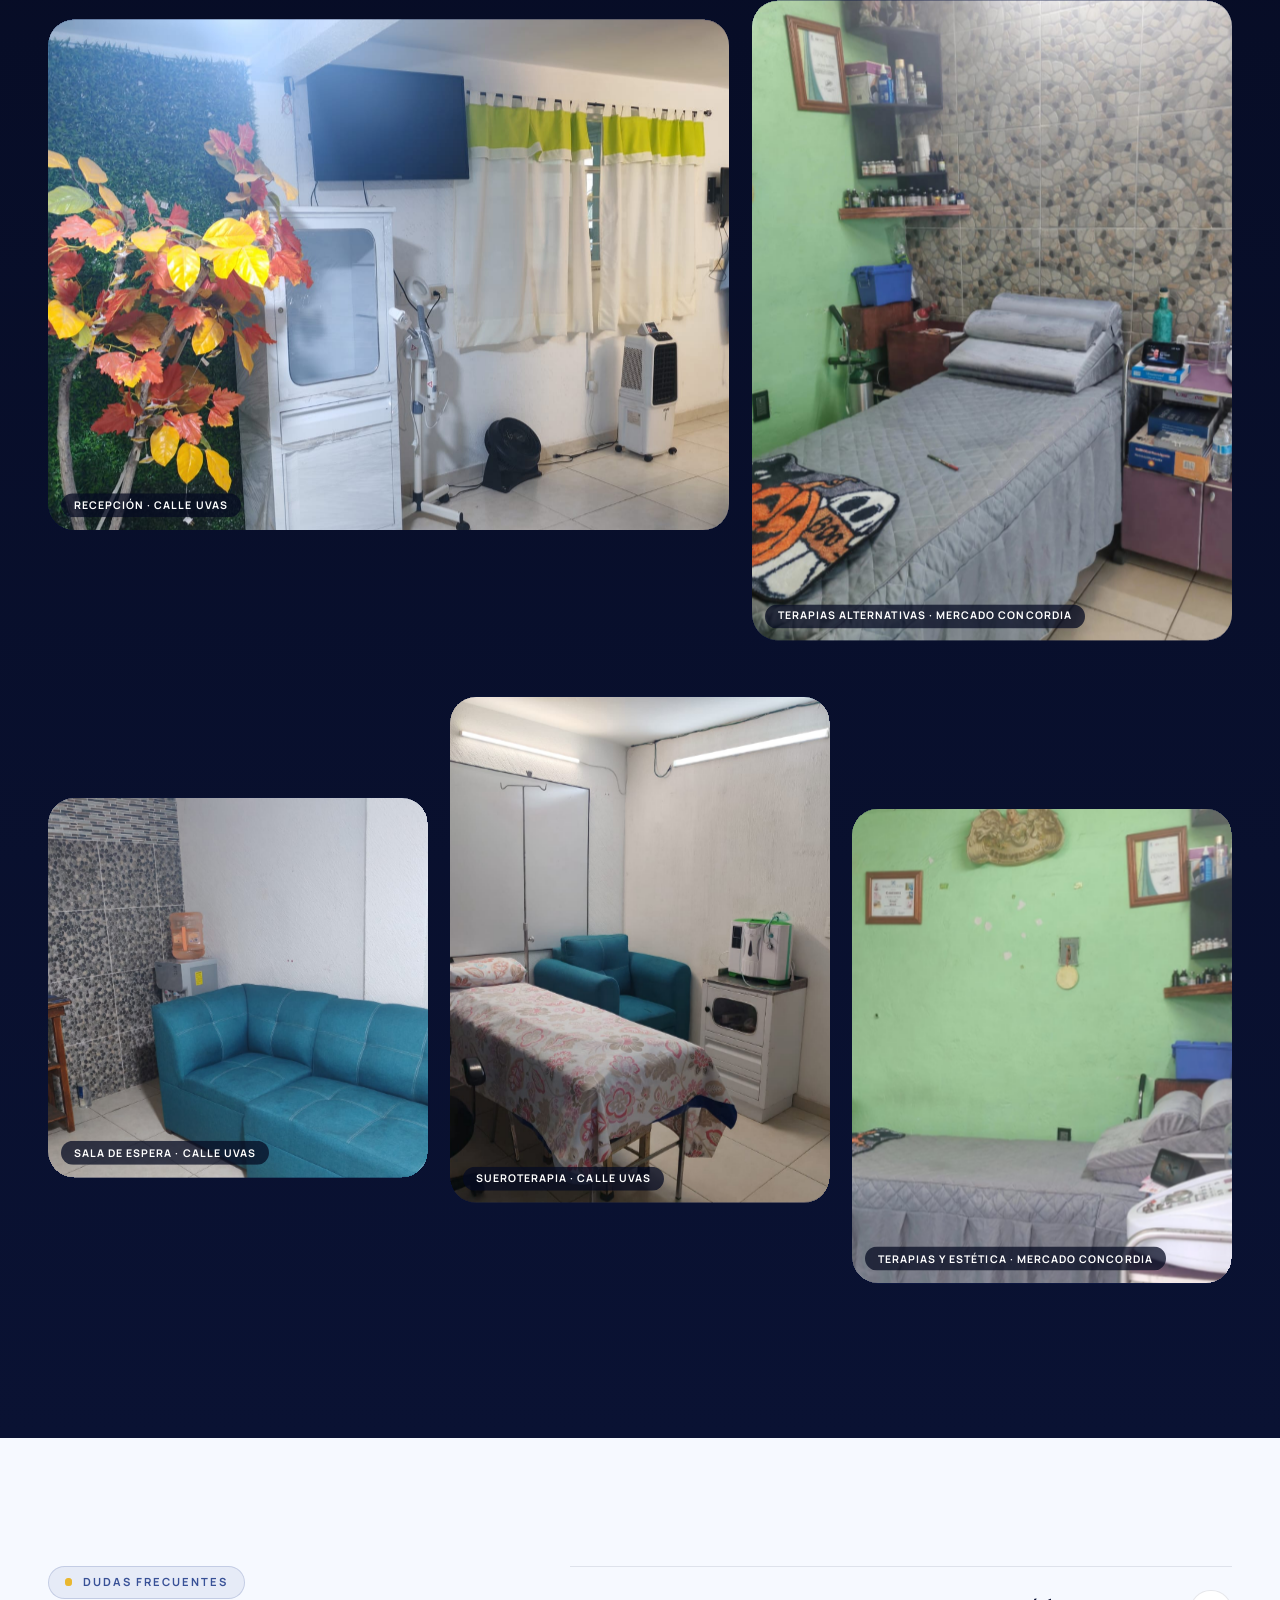
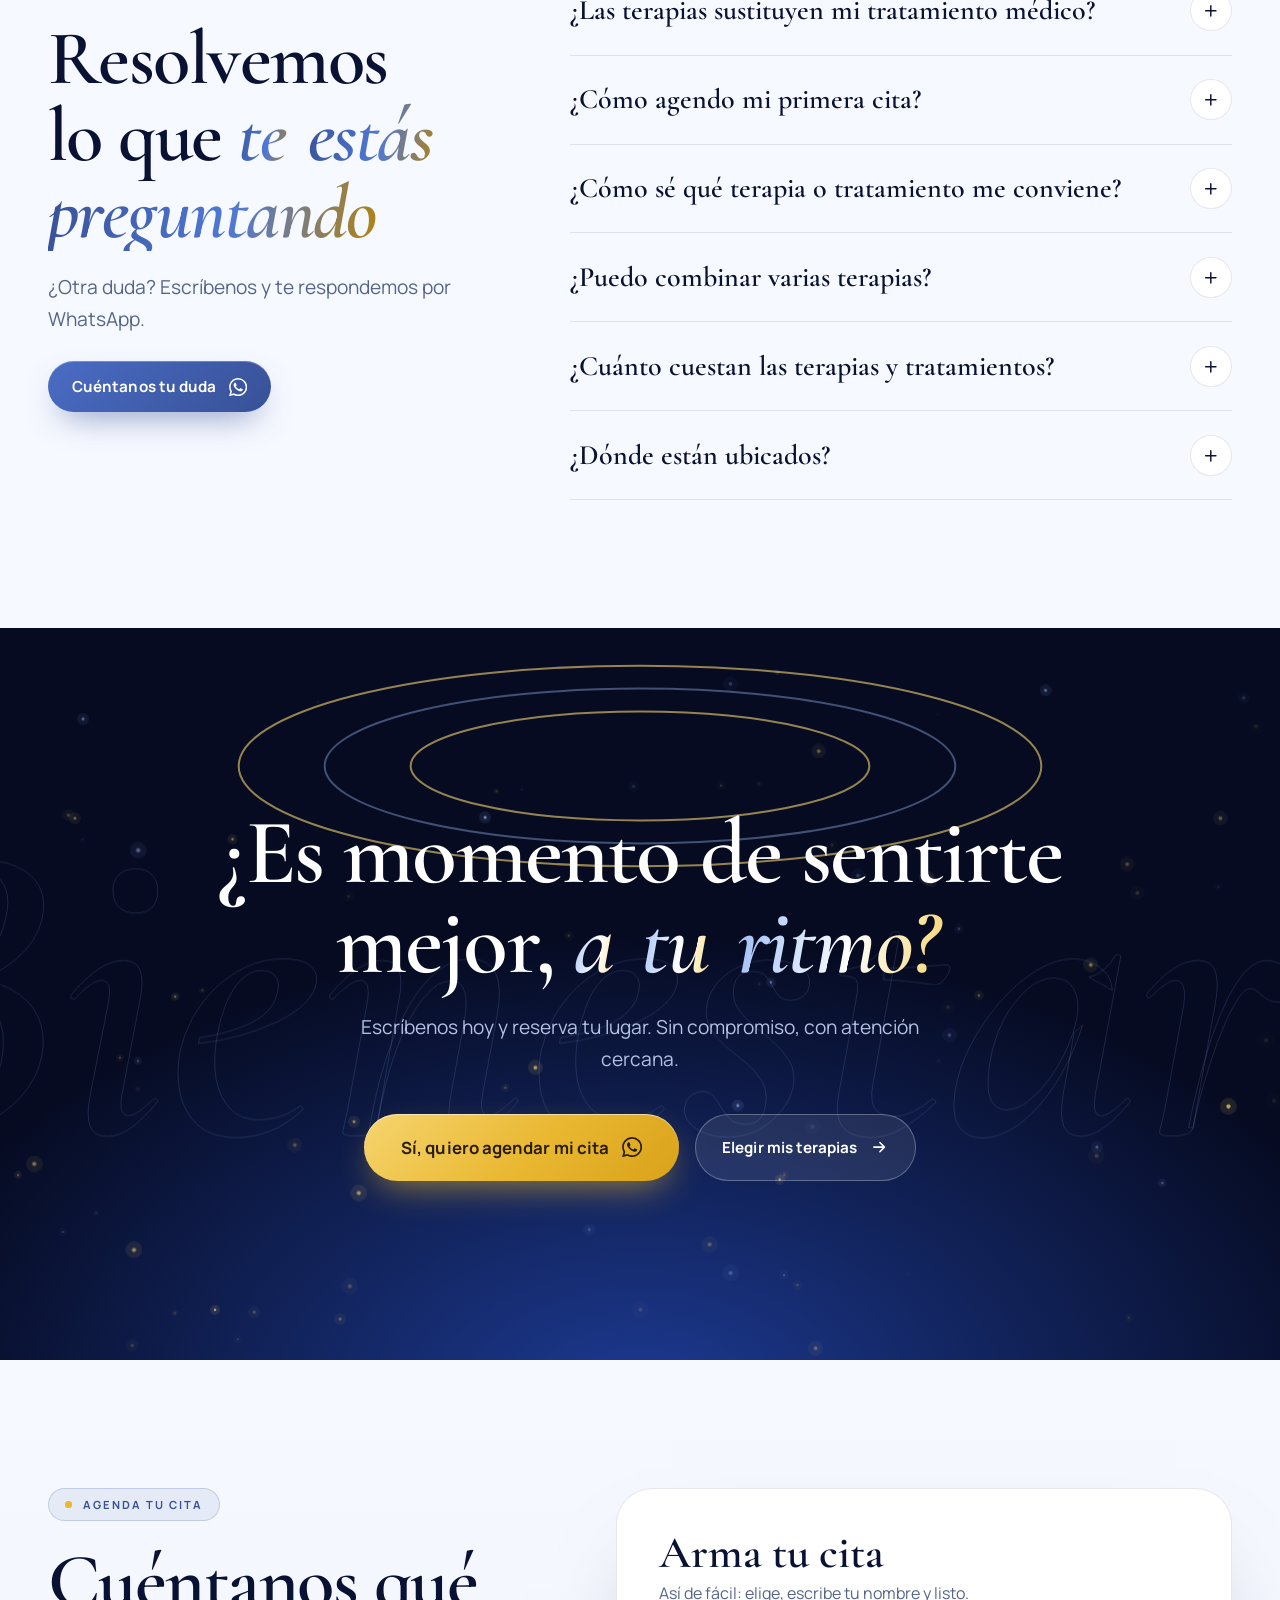
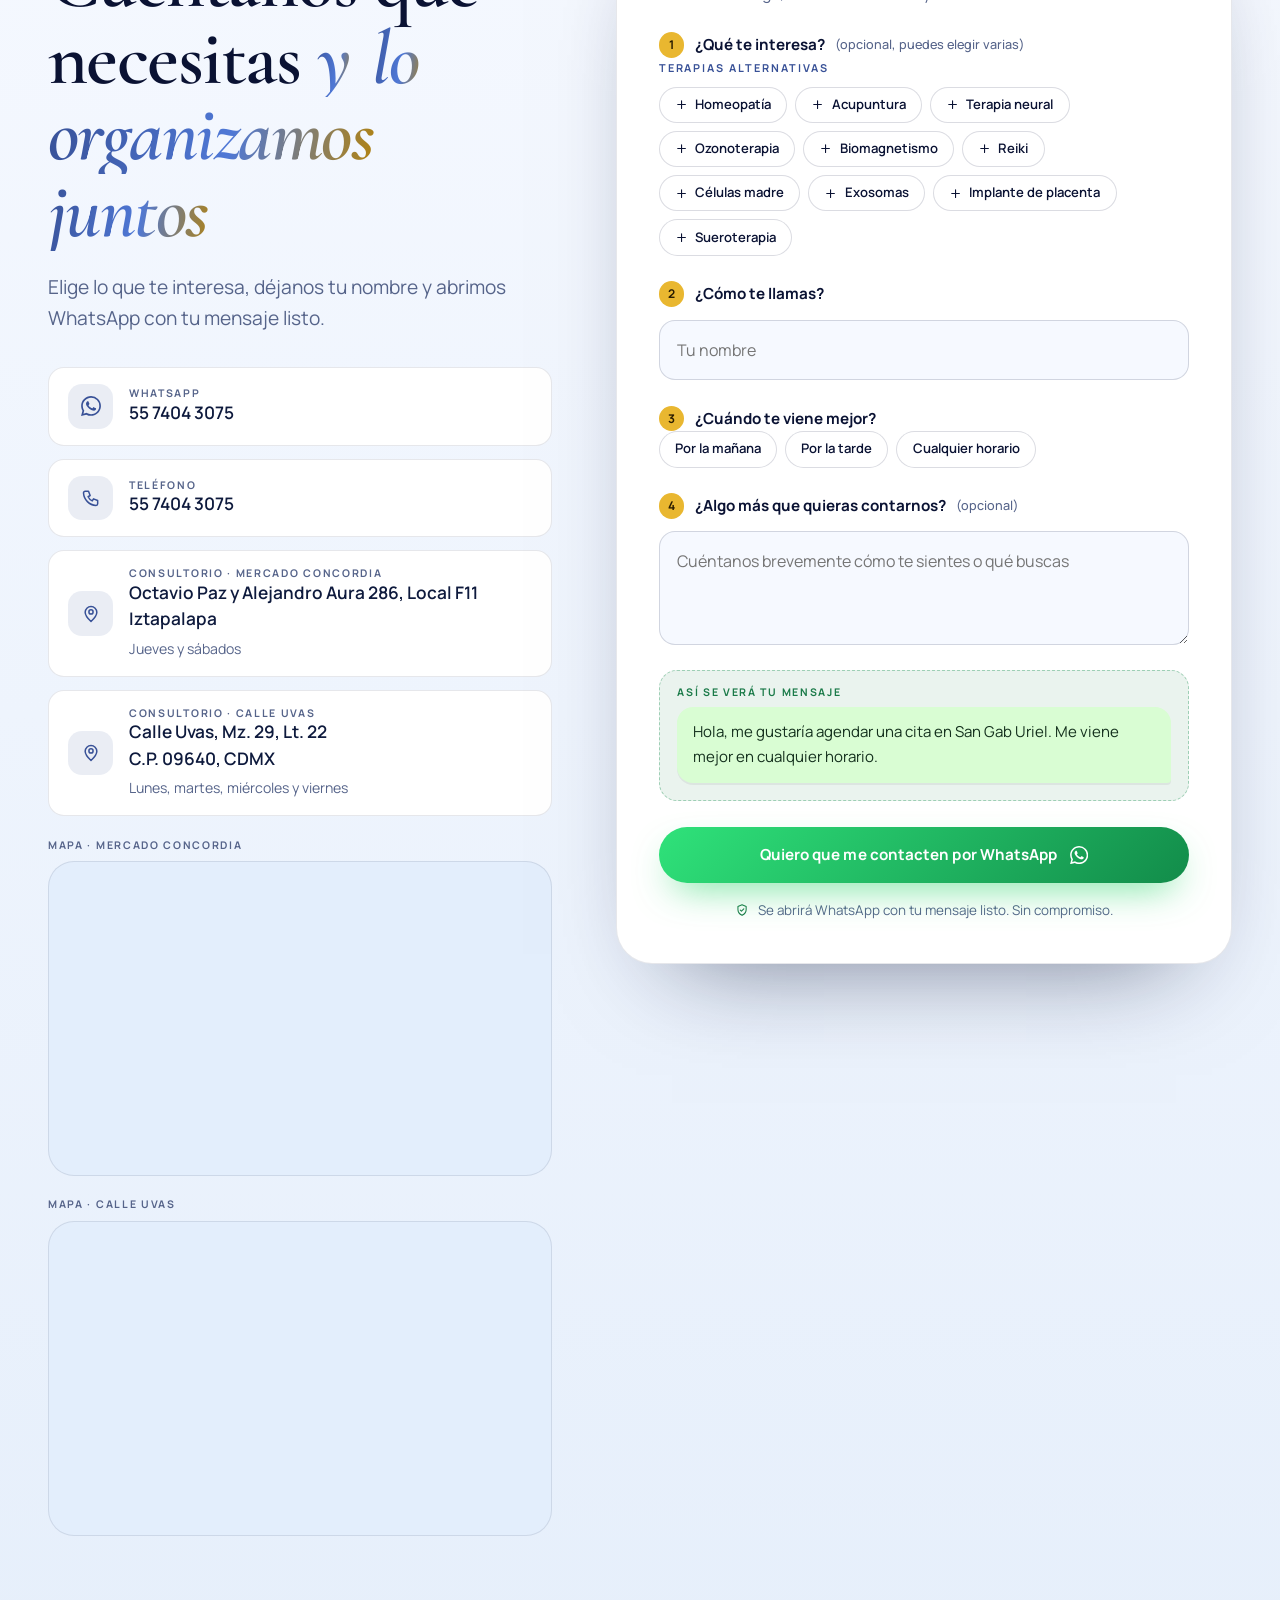
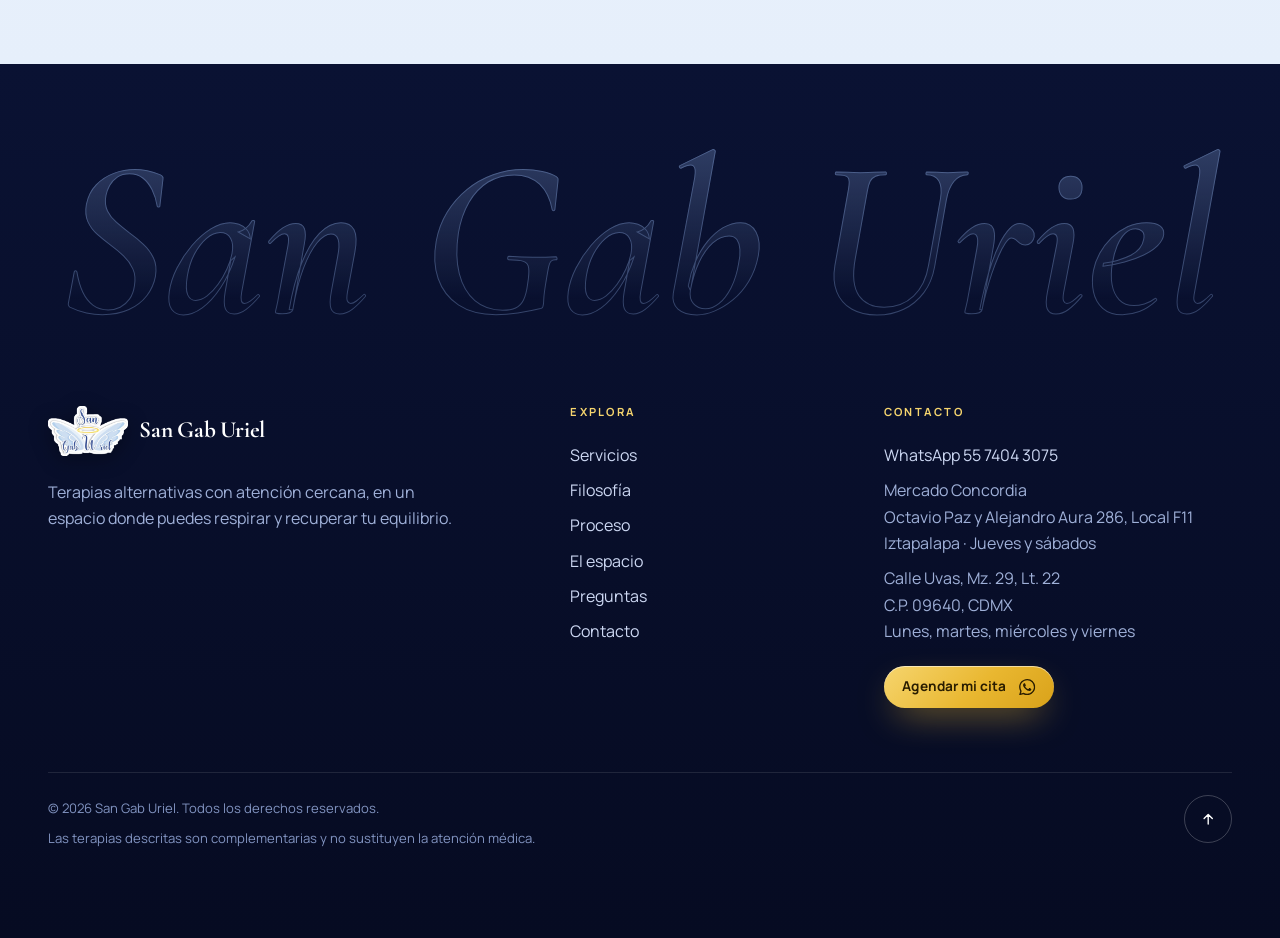
==== commit 1e308610: "ACTUALIZNAOD PAGINA" ====
--- a/index.html
+++ b/index.html
@@ -3,9 +3,9 @@
 <head>
 <meta charset="utf-8">
 <meta name="viewport" content="width=device-width, initial-scale=1, viewport-fit=cover">
-<title>Terapias alternativas y estética en CDMX | San Gab Uriel</title>
-<meta name="description" content="Sueroterapia, acupuntura, ozonoterapia, PRP y tratamientos de estética en dos consultorios de CDMX. Agenda tu cita por WhatsApp en San Gab Uriel.">
-<meta name="keywords" content="terapias alternativas CDMX, sueroterapia, acupuntura, ozonoterapia, terapia neural, biomagnetismo, reiki, células madre, exosomas, implante de placenta, plasma rico en plaquetas, lipoenzimas, estética facial, estética corporal">
+<title>Terapias alternativas y sueroterapia en CDMX | San Gab Uriel</title>
+<meta name="description" content="Sueroterapia, acupuntura, ozonoterapia, terapia neural y biomagnetismo en dos consultorios de CDMX. Agenda tu cita por WhatsApp en San Gab Uriel.">
+<meta name="keywords" content="terapias alternativas CDMX, sueroterapia, acupuntura, ozonoterapia, terapia neural, biomagnetismo, reiki, células madre, exosomas, implante de placenta">
 <meta name="author" content="San Gab Uriel">
 <meta name="robots" content="index, follow, max-image-preview:large">
 <meta name="theme-color" content="#0a1233">
@@ -14,8 +14,8 @@
 <meta property="og:type" content="website">
 <meta property="og:locale" content="es_MX">
 <meta property="og:site_name" content="San Gab Uriel">
-<meta property="og:title" content="San Gab Uriel · Terapias alternativas y estética en CDMX">
-<meta property="og:description" content="Recupera tu equilibrio y renueva tu energía: sueroterapia, acupuntura, ozonoterapia y estética facial y corporal. Agenda por WhatsApp.">
+<meta property="og:title" content="San Gab Uriel · Terapias alternativas y sueroterapia en CDMX">
+<meta property="og:description" content="Recupera tu equilibrio y renueva tu energía: sueroterapia, acupuntura y ozonoterapia. Agenda por WhatsApp.">
 <meta property="og:image" content="img/recepcion-san-gab-uriel.jpg">
 <meta name="twitter:card" content="summary_large_image">
 <link rel="icon" href="img/favicon.png" type="image/png">
@@ -35,7 +35,7 @@
   "@context": "https://schema.org",
   "@type": "HealthAndBeautyBusiness",
   "name": "San Gab Uriel",
-  "description": "Centro de terapias alternativas y estética: sueroterapia, acupuntura, ozonoterapia, terapia neural, biomagnetismo, reiki, homeopatía, PRP, dermapen y lipoenzimas.",
+  "description": "Centro de terapias alternativas: sueroterapia, acupuntura, ozonoterapia, terapia neural, biomagnetismo, reiki y homeopatía.",
   "image": ["img/recepcion-san-gab-uriel.jpg", "img/fachada-san-gab-uriel.jpg"],
   "logo": "img/logo-san-gab-uriel.png",
   "telephone": "+52 55 7404 3075",
@@ -66,10 +66,7 @@
     {"@type": "Offer", "itemOffered": {"@type": "Service", "name": "Homeopatía"}},
     {"@type": "Offer", "itemOffered": {"@type": "Service", "name": "Células madre"}},
     {"@type": "Offer", "itemOffered": {"@type": "Service", "name": "Exosomas"}},
-    {"@type": "Offer", "itemOffered": {"@type": "Service", "name": "Implante de placenta"}},
-    {"@type": "Offer", "itemOffered": {"@type": "Service", "name": "Microdermoabrasión"}},
-    {"@type": "Offer", "itemOffered": {"@type": "Service", "name": "Plasma rico en plaquetas (PRP)"}},
-    {"@type": "Offer", "itemOffered": {"@type": "Service", "name": "Lipoenzimas"}}
+    {"@type": "Offer", "itemOffered": {"@type": "Service", "name": "Implante de placenta"}}
   ]
 }
 </script>
@@ -130,7 +127,7 @@
     <div class="loader__bar" aria-hidden="true"><i id="loaderBar"></i></div>
   </div>
   <p class="loader__pct" aria-hidden="true"><span id="loaderPct">0</span><small>%</small></p>
-  <p class="loader__tag" aria-hidden="true">Terapias alternativas &amp; estética</p>
+  <p class="loader__tag" aria-hidden="true">Terapias alternativas</p>
 </div>
 
 <div class="progress" aria-hidden="true"><i id="progressBar"></i></div>
@@ -192,9 +189,9 @@
 
     <div class="container hero__grid">
       <div class="hero__copy">
-        <p class="eyebrow eyebrow--dark" data-hero style="--h:0"><span class="eyebrow__dot"></span>Medicina biológica, terapias alternativas y estética</p>
+        <p class="eyebrow eyebrow--dark" data-hero style="--h:0"><span class="eyebrow__dot"></span>Medicina biológica y terapias alternativas</p>
         <h1 class="hero__title" id="hero-title" data-split data-hero-split>Recupera tu <em>equilibrio</em>, renueva tu energía</h1>
-        <p class="hero__lead" data-hero style="--h:3">Sueroterapia, acupuntura, ozonoterapia y tratamientos de estética en un espacio tranquilo, con atención cercana. Escríbenos y agenda tu primera cita.</p>
+        <p class="hero__lead" data-hero style="--h:3">Sueroterapia, acupuntura y ozonoterapia en un espacio tranquilo, con atención cercana. Escríbenos y agenda tu primera cita.</p>
         <div class="hero__cta" data-hero style="--h:4">
           <a class="btn btn--gold btn--lg magnetic" href="https://wa.me/525574043075?text=Hola%2C%20me%20gustar%C3%ADa%20agendar%20mi%20primera%20cita%20en%20San%20Gab%20Uriel." target="_blank" rel="noopener">
             <span>Quiero agendar mi cita</span><svg class="ico"><use href="#i-wa"/></svg>
@@ -239,7 +236,7 @@
             <svg class="seal" viewBox="0 0 120 120">
               <defs><path id="sealPath" d="M60,60 m-45,0 a45,45 0 1,1 90,0 a45,45 0 1,1 -90,0"/></defs>
               <circle cx="60" cy="60" r="58" class="seal__bg"/>
-              <text class="seal__text"><textPath href="#sealPath" textLength="280" lengthAdjust="spacing">BIENESTAR ✦ TERAPIAS ✦ ESTÉTICA ✦ </textPath></text>
+              <text class="seal__text"><textPath href="#sealPath" textLength="280" lengthAdjust="spacing">BIENESTAR ✦ TERAPIAS ✦ ENERGÍA ✦ </textPath></text>
             </svg>
             <svg class="seal__core" viewBox="0 0 24 24"><use href="#i-heart"/></svg>
           </div>
@@ -255,12 +252,12 @@
   <div class="marquee" aria-hidden="true">
     <div class="marquee__row" data-marquee="-1">
       <div class="marquee__group">
-        <span>Sueroterapia</span><svg class="ico"><use href="#i-star"/></svg><span>Acupuntura</span><svg class="ico"><use href="#i-star"/></svg><span>Terapia neural</span><svg class="ico"><use href="#i-star"/></svg><span>Ozonoterapia</span><svg class="ico"><use href="#i-star"/></svg><span>Biomagnetismo</span><svg class="ico"><use href="#i-star"/></svg><span>Reiki</span><svg class="ico"><use href="#i-star"/></svg><span>Homeopatía</span><svg class="ico"><use href="#i-star"/></svg><span>Células madre</span><svg class="ico"><use href="#i-star"/></svg><span>Exosomas</span><svg class="ico"><use href="#i-star"/></svg><span>Implante de placenta</span><svg class="ico"><use href="#i-star"/></svg>
+        <span>Sueroterapia</span><svg class="ico"><use href="#i-star"/></svg><span>Acupuntura</span><svg class="ico"><use href="#i-star"/></svg><span>Terapia neural</span><svg class="ico"><use href="#i-star"/></svg><span>Ozonoterapia</span><svg class="ico"><use href="#i-star"/></svg><span>Biomagnetismo</span><svg class="ico"><use href="#i-star"/></svg>
       </div>
     </div>
     <div class="marquee__row marquee__row--outline" data-marquee="1">
       <div class="marquee__group">
-        <span>Microdermoabrasión</span><svg class="ico"><use href="#i-star"/></svg><span>Plasma rico en plaquetas</span><svg class="ico"><use href="#i-star"/></svg><span>Dermapen</span><svg class="ico"><use href="#i-star"/></svg><span>Lipoenzimas</span><svg class="ico"><use href="#i-star"/></svg><span>ADN de salmón</span><svg class="ico"><use href="#i-star"/></svg><span>Peptonas</span><svg class="ico"><use href="#i-star"/></svg>
+        <span>Reiki</span><svg class="ico"><use href="#i-star"/></svg><span>Homeopatía</span><svg class="ico"><use href="#i-star"/></svg><span>Células madre</span><svg class="ico"><use href="#i-star"/></svg><span>Exosomas</span><svg class="ico"><use href="#i-star"/></svg><span>Implante de placenta</span><svg class="ico"><use href="#i-star"/></svg>
       </div>
     </div>
   </div>
@@ -271,7 +268,7 @@
       <svg class="manifesto__halo" viewBox="0 0 120 36" aria-hidden="true" data-reveal="zoom"><ellipse cx="60" cy="18" rx="52" ry="10" fill="none" stroke="#e9b730" stroke-width="4"/></svg>
       <p class="eyebrow" data-reveal="up"><span class="eyebrow__dot"></span>Nuestra filosofía</p>
       <h2 class="sr-only" id="filosofia-title">Cuidarte sin prisa, sin presiones y sin promesas milagrosas</h2>
-      <p class="manifesto__text" id="manifesto">En San Gab Uriel creemos que cuidarte no debe sentirse frío ni apresurado. Por eso reunimos terapias alternativas y tratamientos de estética en un espacio cálido, donde te escuchamos, te explicamos cada paso y avanzamos a tu ritmo. Sin presiones. Sin promesas milagrosas. Solo atención cercana para que recuperes tu <em>equilibrio</em>.</p>
+      <p class="manifesto__text" id="manifesto">En San Gab Uriel creemos que cuidarte no debe sentirse frío ni apresurado. Por eso reunimos terapias alternativas en un espacio cálido, donde te escuchamos, te explicamos cada paso y avanzamos a tu ritmo. Sin presiones. Sin promesas milagrosas. Solo atención cercana para que recuperes tu <em>equilibrio</em>.</p>
       <div class="manifesto__foot" data-reveal="up">
         <a class="btn btn--blue magnetic" href="#proceso"><span>Cuéntame cómo funciona</span><svg class="ico"><use href="#i-arrow"/></svg></a>
         <p class="manifesto__note">Terapias complementarias · no sustituyen la atención médica</p>
@@ -314,7 +311,7 @@
     <div class="container">
       <header class="sec-head sec-head--center">
         <p class="eyebrow" data-reveal="up"><span class="eyebrow__dot"></span>Terapias y tratamientos</p>
-        <h2 class="h2" id="servicios-title" data-split>Dos formas de cuidarte: <em>por dentro y por fuera</em></h2>
+        <h2 class="h2" id="servicios-title" data-split>Terapias para cuidarte <em>por dentro</em></h2>
         <p class="lead" data-reveal="up" style="--d:200">Toca los servicios que te interesen: los guardamos para armar tu cita en un solo mensaje de WhatsApp.</p>
       </header>
 
@@ -366,34 +363,6 @@
           </figure>
         </article>
 
-        <article class="scard scard--sky" style="--i:2">
-          <div class="scard__body">
-            <span class="scard__num" aria-hidden="true">03</span>
-            <p class="scard__tag">Estética facial y corporal</p>
-            <h3 class="scard__title">Renueva tu piel, define tu silueta</h3>
-            <p class="scard__text">Tratamientos con técnicas profesionales y un trato cuidadoso, pensados para que te veas y te sientas como quieres.</p>
-            <p class="scard__sub">Facial</p>
-            <div class="sel-group" role="group" aria-label="Estética facial: añadir a mi cita">
-              <button class="sel" type="button" data-service="Microdermoabrasión" aria-pressed="false"><svg class="ico"><use href="#i-plus"/></svg>Microdermoabrasión</button>
-              <button class="sel" type="button" data-service="Plasma rico en plaquetas (PRP)" aria-pressed="false"><svg class="ico"><use href="#i-plus"/></svg>Plasma rico en plaquetas (PRP)</button>
-              <button class="sel" type="button" data-service="Hidratación profunda con dermapen" aria-pressed="false"><svg class="ico"><use href="#i-plus"/></svg>Hidratación profunda con dermapen</button>
-              <button class="sel" type="button" data-service="Limpieza facial con vapor de ozono" aria-pressed="false"><svg class="ico"><use href="#i-plus"/></svg>Limpieza facial con vapor de ozono</button>
-              <button class="sel" type="button" data-service="ADN de salmón" aria-pressed="false"><svg class="ico"><use href="#i-plus"/></svg>ADN de salmón</button>
-            </div>
-            <p class="scard__sub">Corporal</p>
-            <div class="sel-group" role="group" aria-label="Estética corporal: añadir a mi cita">
-              <button class="sel" type="button" data-service="Lipoenzimas (abdomen, espalda y cintura)" aria-pressed="false"><svg class="ico"><use href="#i-plus"/></svg>Lipoenzimas: abdomen, espalda y cintura</button>
-              <button class="sel" type="button" data-service="Lipoenzimas (papada y mejillas)" aria-pressed="false"><svg class="ico"><use href="#i-plus"/></svg>Lipoenzimas: papada y mejillas</button>
-              <button class="sel" type="button" data-service="Peptonas para aumento de glúteo" aria-pressed="false"><svg class="ico"><use href="#i-plus"/></svg>Peptonas para aumento de glúteo</button>
-            </div>
-            <a class="btn btn--blue magnetic" href="https://wa.me/525574043075?text=Hola%2C%20me%20gustar%C3%ADa%20informaci%C3%B3n%20sobre%20los%20tratamientos%20de%20est%C3%A9tica." target="_blank" rel="noopener"><span>Quiero renovarme</span><svg class="ico"><use href="#i-arrow"/></svg></a>
-          </div>
-          <figure class="scard__media pimg" data-cursor="Ver" data-lightbox="img/cabina-terapias-y-estetica.jpg" data-caption="Cabina de terapias y estética · Mercado Concordia">
-            <img src="img/cabina-terapias-y-estetica.jpg" alt="Cabina de terapias y estética del consultorio de Mercado Concordia, con camilla acolchada, repisas con esencias y equipo de estética" width="1600" height="1200" loading="lazy" decoding="async">
-            <figcaption>Cabina de estética · Mercado Concordia</figcaption>
-          </figure>
-        </article>
-
       </div>
     </div>
   </section>
@@ -410,9 +379,9 @@
       <div class="bento" data-stagger>
         <article class="tile tile--a" data-reveal="up">
           <svg class="tile__rings" viewBox="0 0 200 200" aria-hidden="true"><circle cx="100" cy="100" r="92"/><circle cx="100" cy="100" r="68"/><circle cx="100" cy="100" r="44"/></svg>
-          <p class="tile__num"><span data-count="18">18</span></p>
-          <h3>terapias y tratamientos en un solo lugar</h3>
-          <p>Desde sueroterapia hasta estética facial y corporal: eliges lo que necesitas sin ir de un lado a otro.</p>
+          <p class="tile__num"><span data-count="10">10</span></p>
+          <h3>terapias en un solo lugar</h3>
+          <p>Desde sueroterapia hasta acupuntura, ozonoterapia y biomagnetismo: eliges lo que necesitas sin ir de un lado a otro.</p>
         </article>
         <article class="tile tile--b" data-reveal="up">
           <svg class="ico tile__ico"><use href="#i-heart"/></svg>
@@ -420,12 +389,12 @@
           <p>Te escuchamos y armamos tu plan a tu ritmo.</p>
         </article>
         <article class="tile tile--c" data-reveal="up">
-          <p class="tile__num tile__num--sm"><span data-count="10">10</span></p>
+          <p class="tile__num tile__num--sm"><span data-count="9">9</span></p>
           <h3>terapias alternativas</h3>
         </article>
         <article class="tile tile--d" data-reveal="up">
-          <p class="tile__num tile__num--sm"><span data-count="8">8</span></p>
-          <h3>tratamientos de estética</h3>
+          <p class="tile__num tile__num--sm"><span data-count="2">2</span></p>
+          <h3>consultorios en CDMX</h3>
         </article>
         <article class="tile tile--e" data-reveal="up">
           <svg class="ico tile__ico"><use href="#i-wa"/></svg>
@@ -595,17 +564,6 @@
             <label class="sel"><input type="checkbox" name="servicio" value="Implante de placenta"><svg class="ico"><use href="#i-plus"/></svg>Implante de placenta</label>
             <label class="sel"><input type="checkbox" name="servicio" value="Sueroterapia (terapia intravenosa)"><svg class="ico"><use href="#i-plus"/></svg>Sueroterapia</label>
           </div>
-          <p class="field__sub">Estética facial y corporal</p>
-          <div class="sel-group">
-            <label class="sel"><input type="checkbox" name="servicio" value="Microdermoabrasión"><svg class="ico"><use href="#i-plus"/></svg>Microdermoabrasión</label>
-            <label class="sel"><input type="checkbox" name="servicio" value="Plasma rico en plaquetas (PRP)"><svg class="ico"><use href="#i-plus"/></svg>PRP</label>
-            <label class="sel"><input type="checkbox" name="servicio" value="Hidratación profunda con dermapen"><svg class="ico"><use href="#i-plus"/></svg>Dermapen</label>
-            <label class="sel"><input type="checkbox" name="servicio" value="Limpieza facial con vapor de ozono"><svg class="ico"><use href="#i-plus"/></svg>Limpieza facial</label>
-            <label class="sel"><input type="checkbox" name="servicio" value="ADN de salmón"><svg class="ico"><use href="#i-plus"/></svg>ADN de salmón</label>
-            <label class="sel"><input type="checkbox" name="servicio" value="Lipoenzimas (abdomen, espalda y cintura)"><svg class="ico"><use href="#i-plus"/></svg>Lipoenzimas cuerpo</label>
-            <label class="sel"><input type="checkbox" name="servicio" value="Lipoenzimas (papada y mejillas)"><svg class="ico"><use href="#i-plus"/></svg>Lipoenzimas rostro</label>
-            <label class="sel"><input type="checkbox" name="servicio" value="Peptonas para aumento de glúteo"><svg class="ico"><use href="#i-plus"/></svg>Peptonas</label>
-          </div>
         </fieldset>
 
         <div class="field">
@@ -647,7 +605,7 @@
   <div class="container footer__grid">
     <div class="footer__about">
       <a class="brand" href="#inicio" aria-label="San Gab Uriel — volver al inicio"><img src="img/logo-san-gab-uriel.webp" alt="" width="560" height="347" loading="lazy" decoding="async"><span class="brand__name" id="footer-title">San Gab Uriel</span></a>
-      <p>Terapias alternativas y estética con atención cercana, en un espacio donde puedes respirar y recuperar tu equilibrio.</p>
+      <p>Terapias alternativas con atención cercana, en un espacio donde puedes respirar y recuperar tu equilibrio.</p>
     </div>
     <nav class="footer__nav" aria-label="Explorar">
       <h4>Explora</h4>
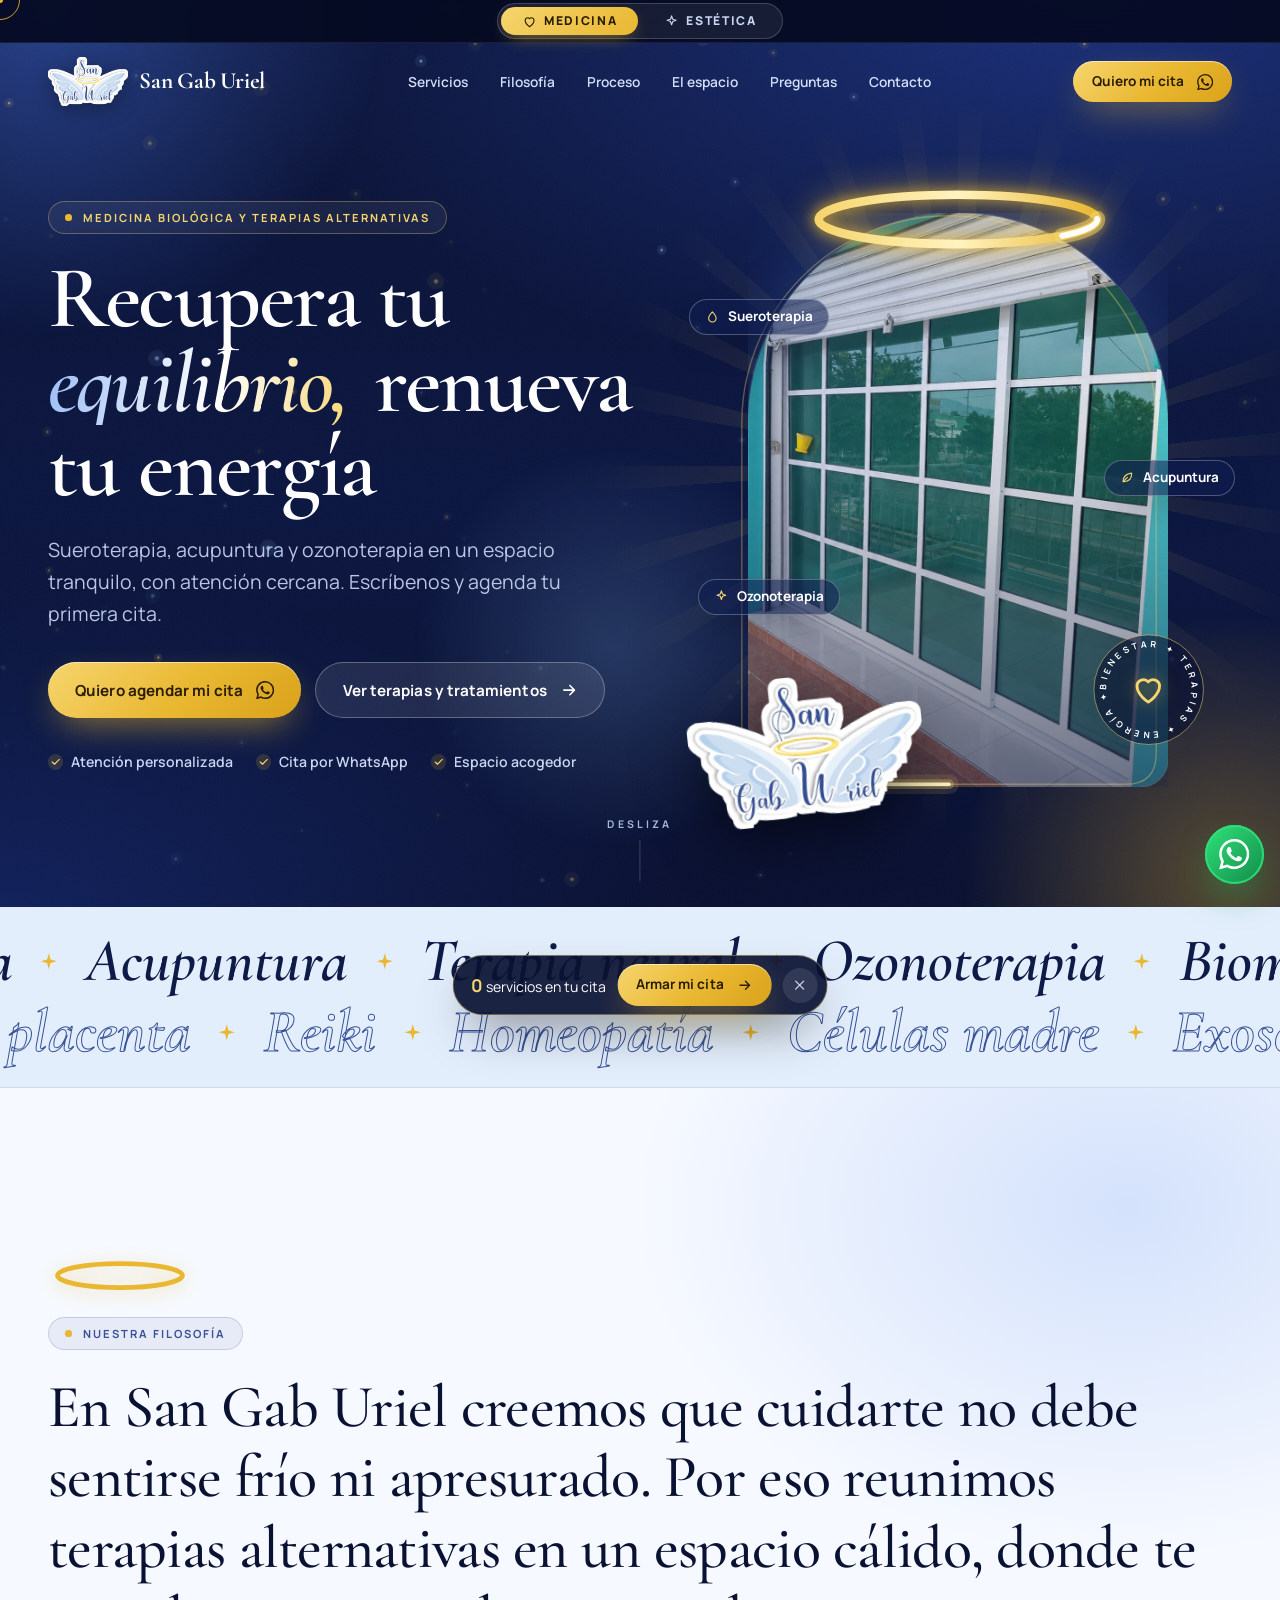
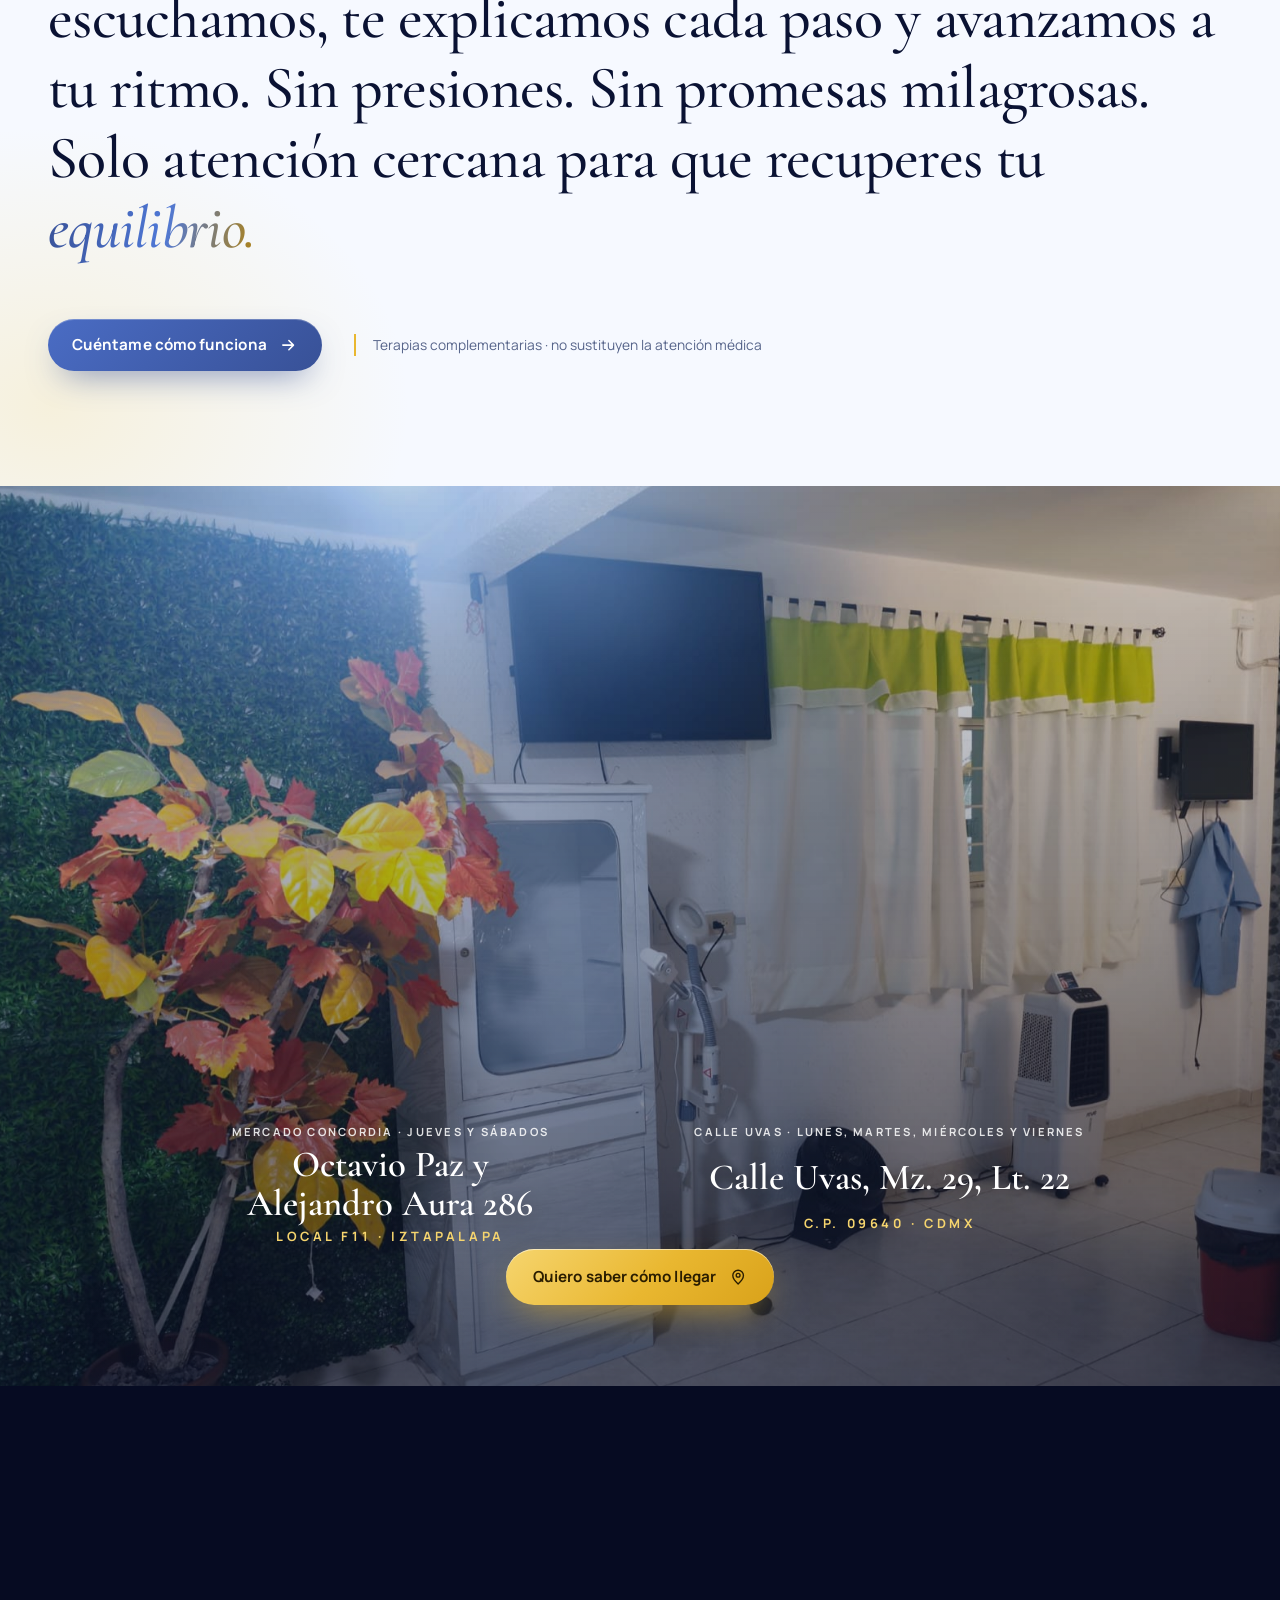
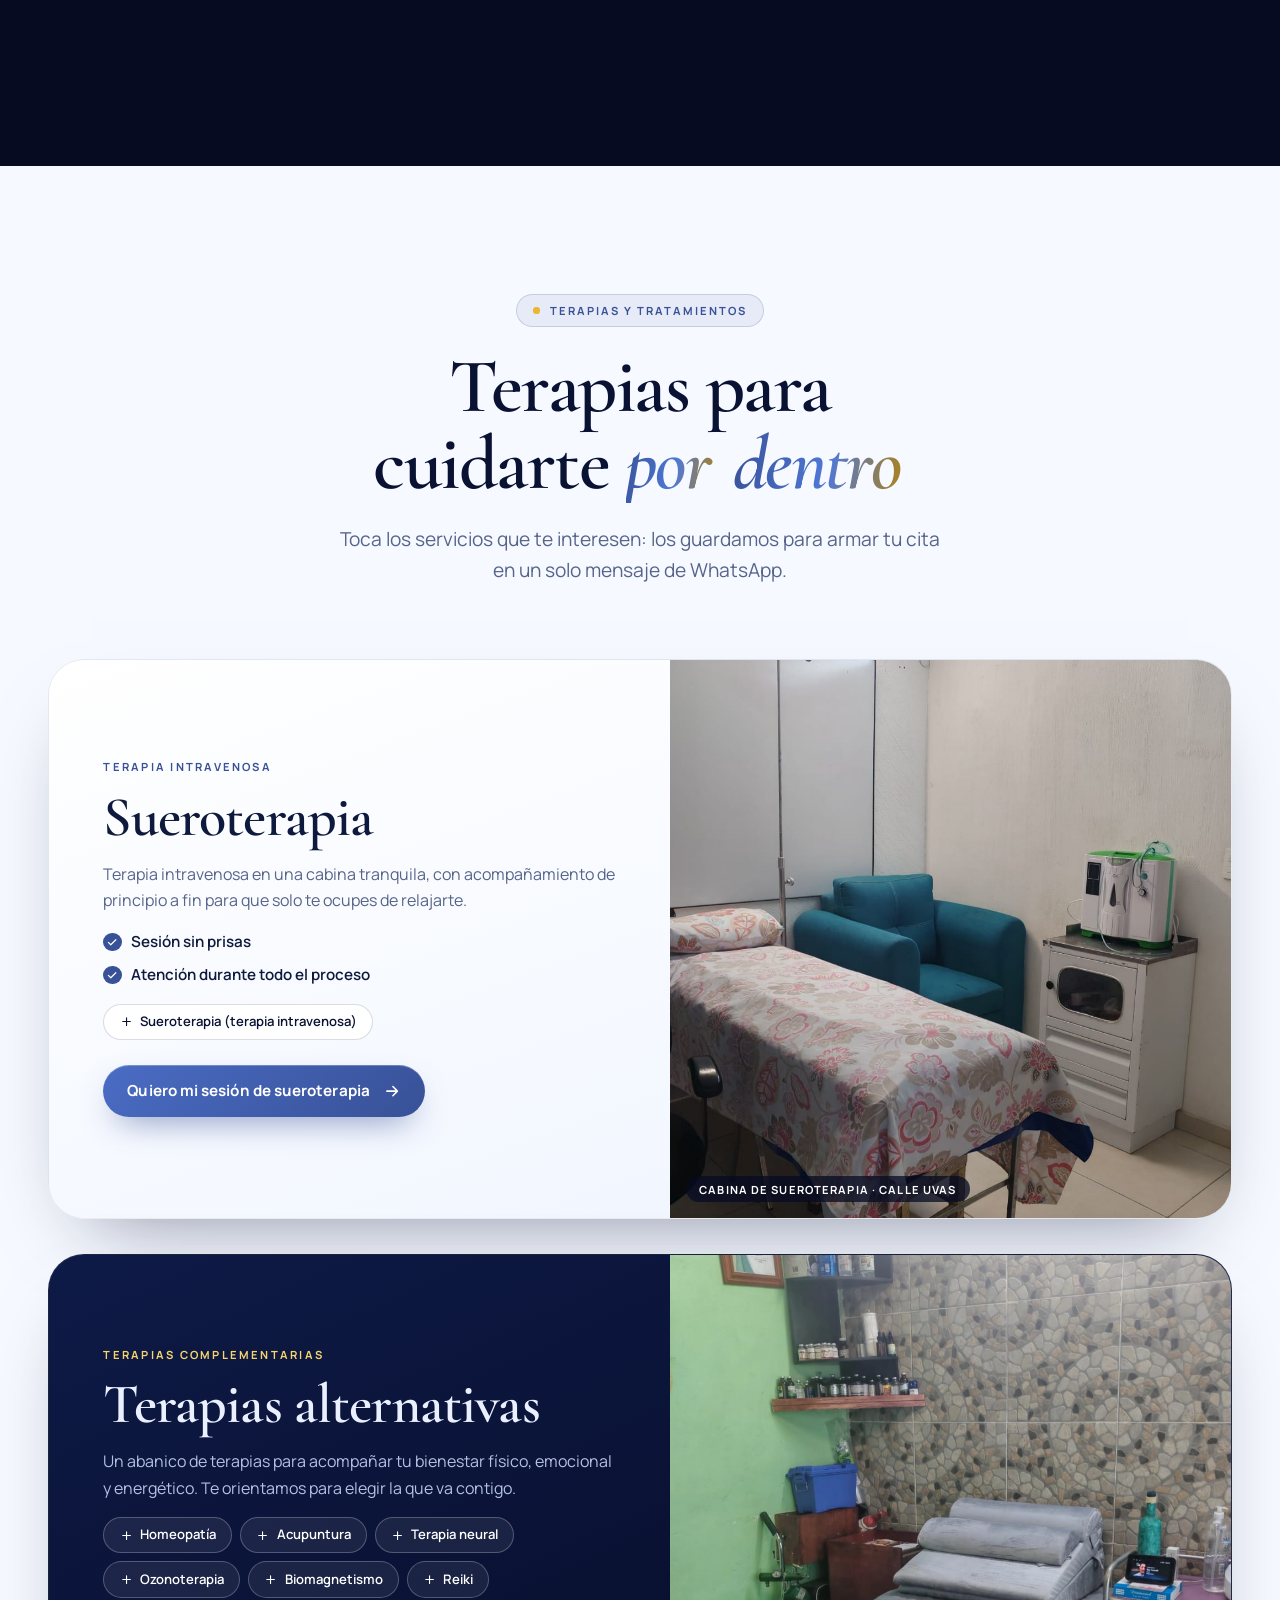
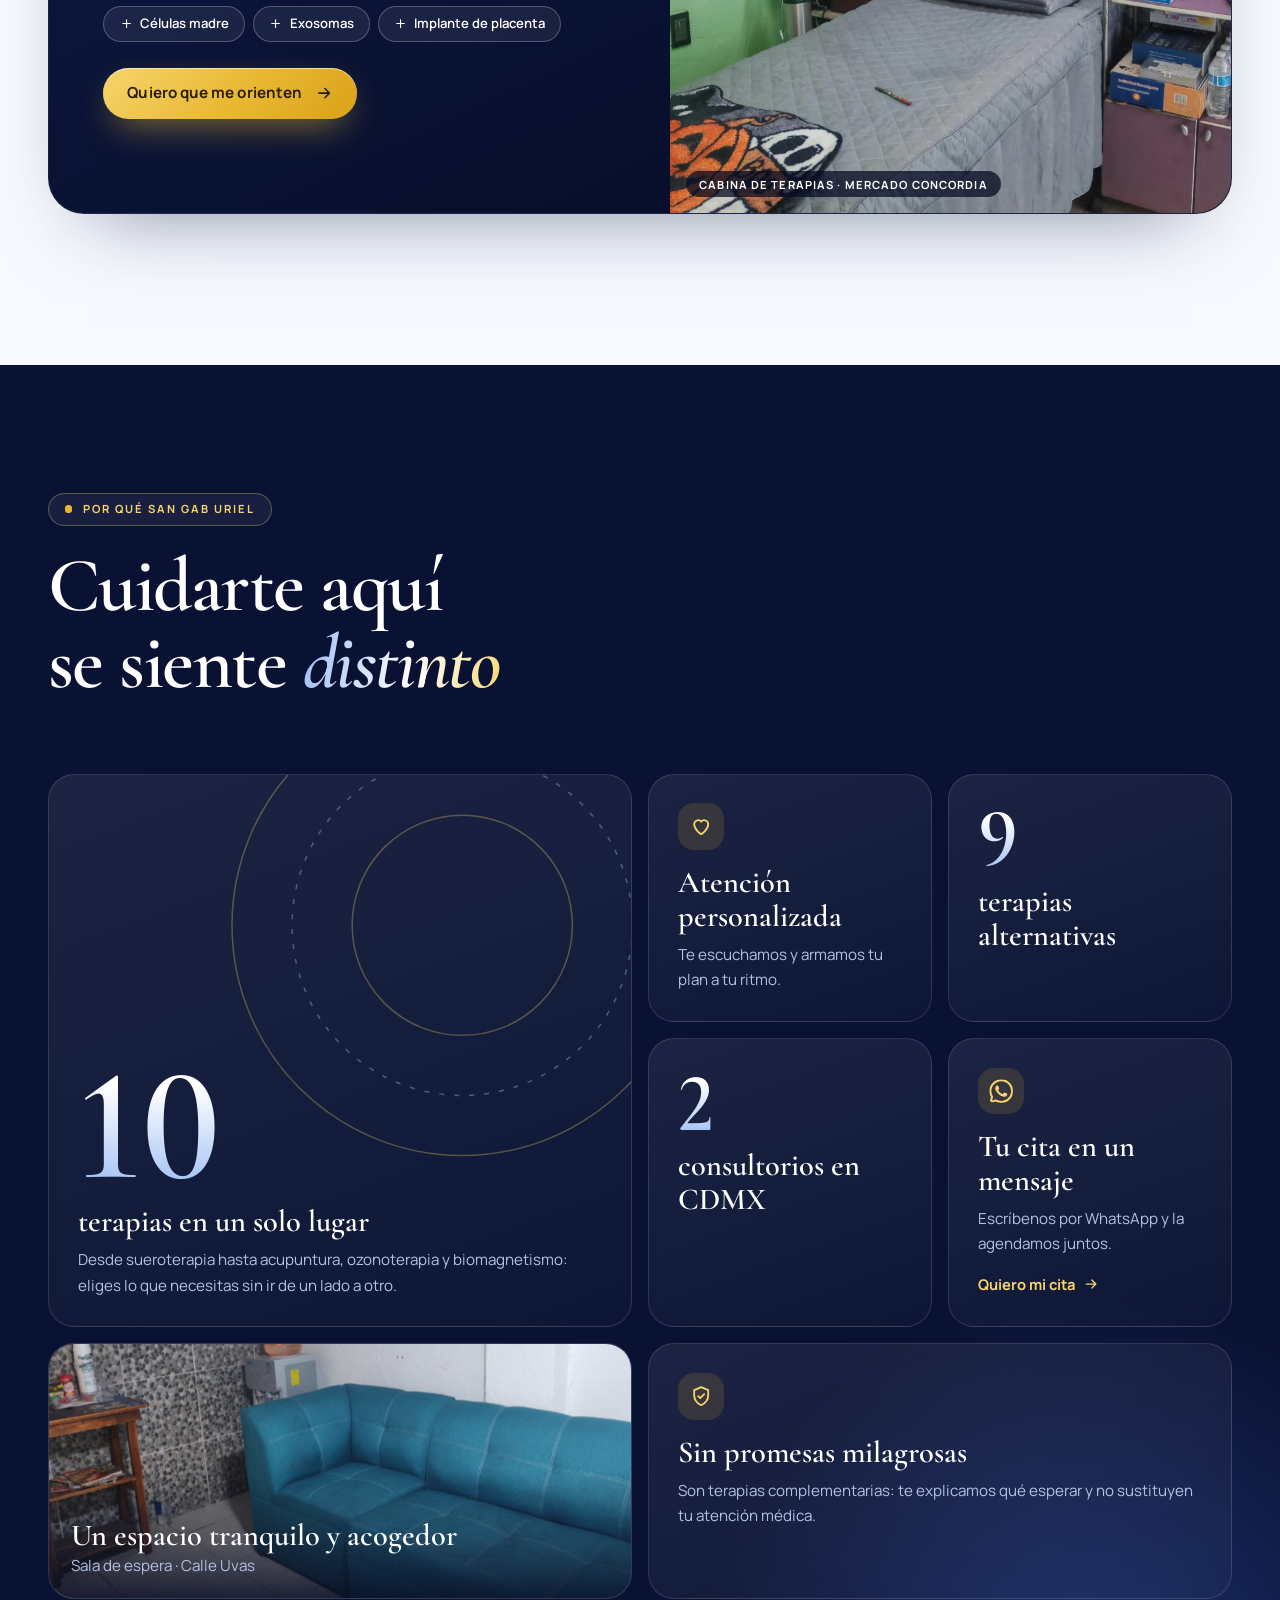
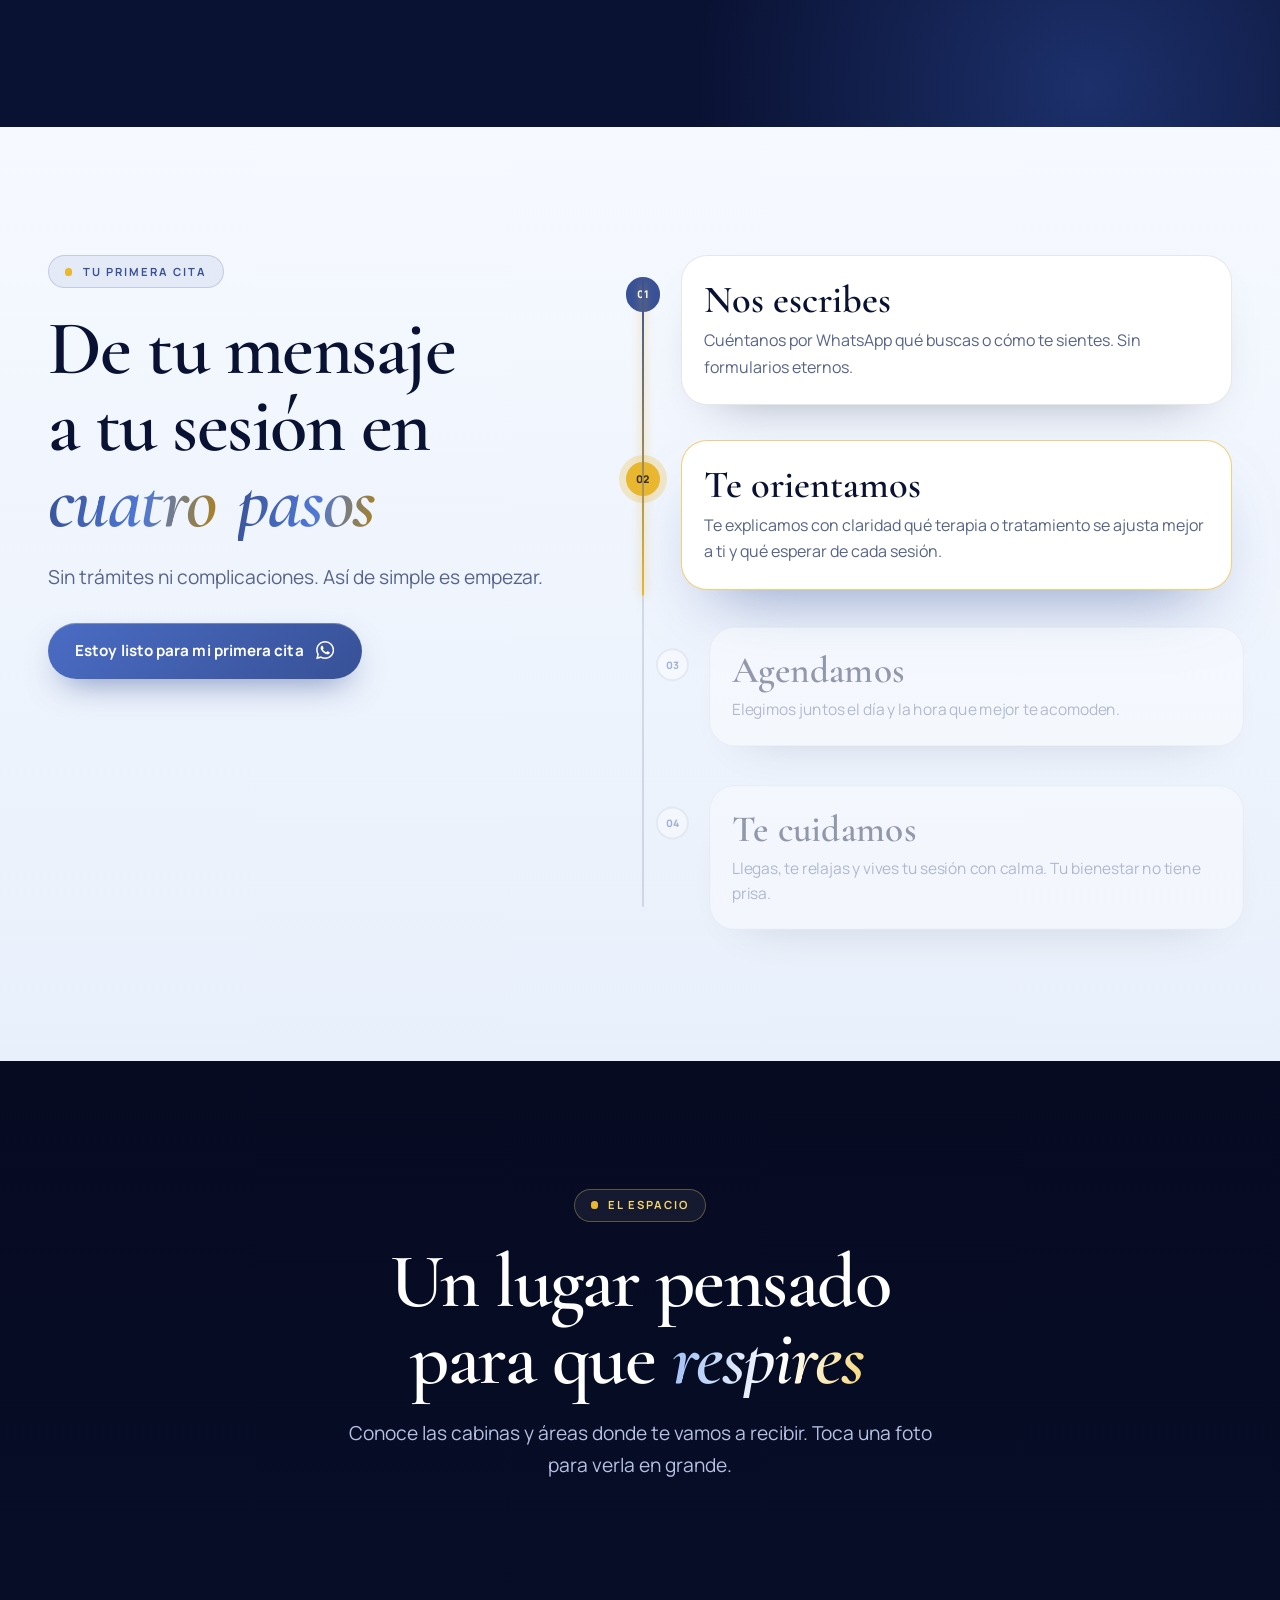
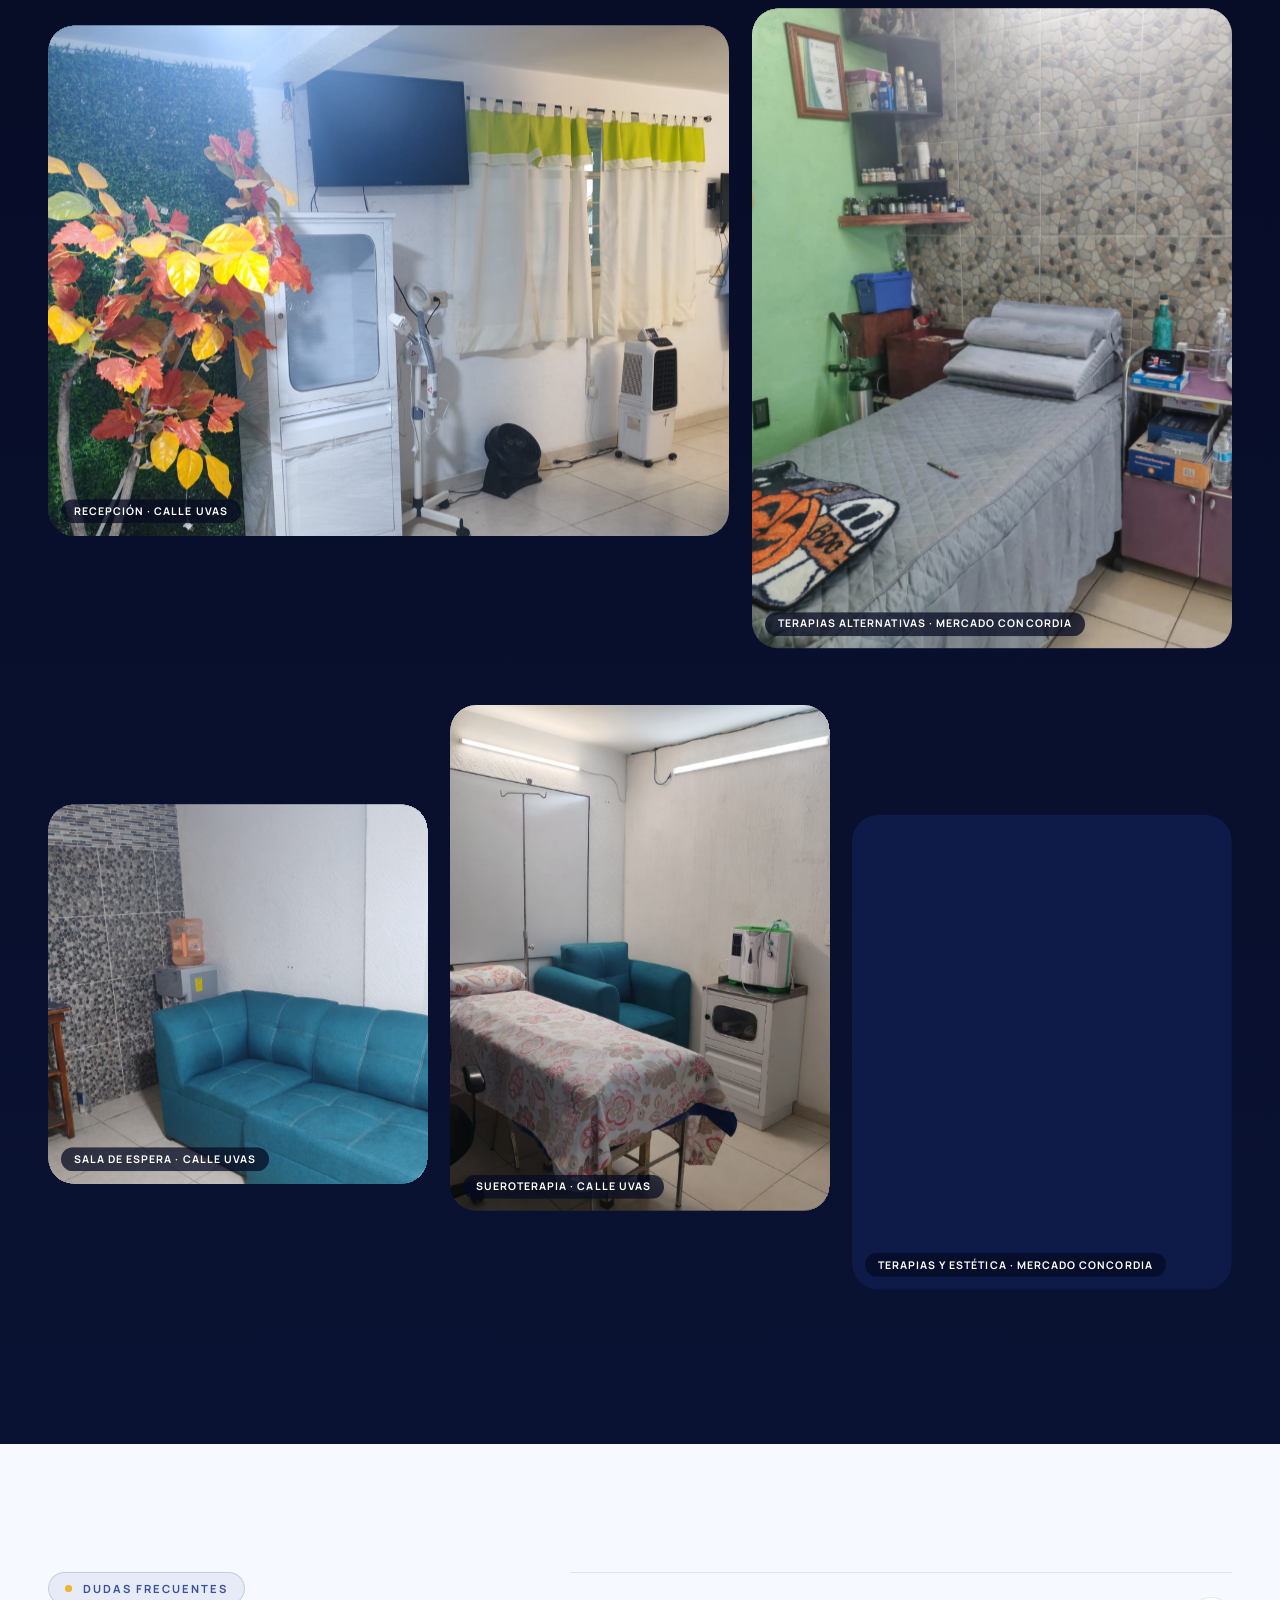
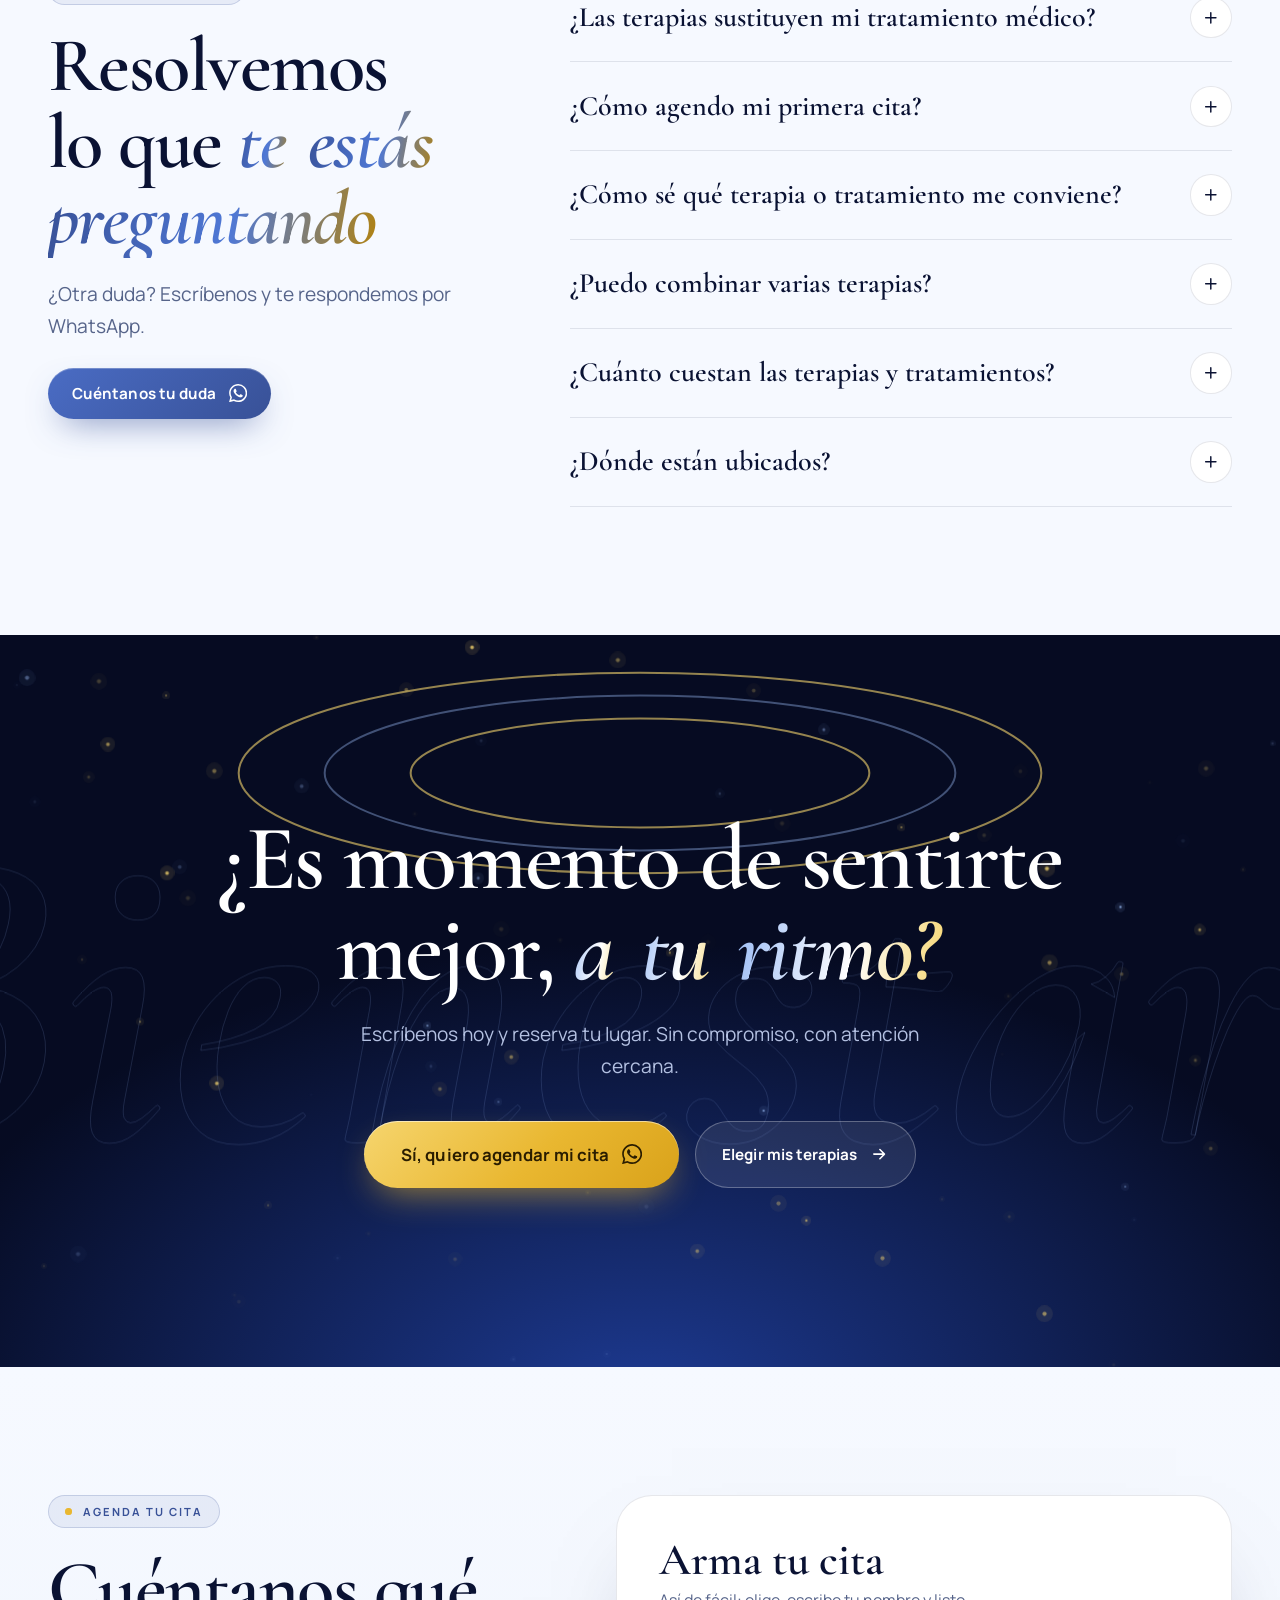
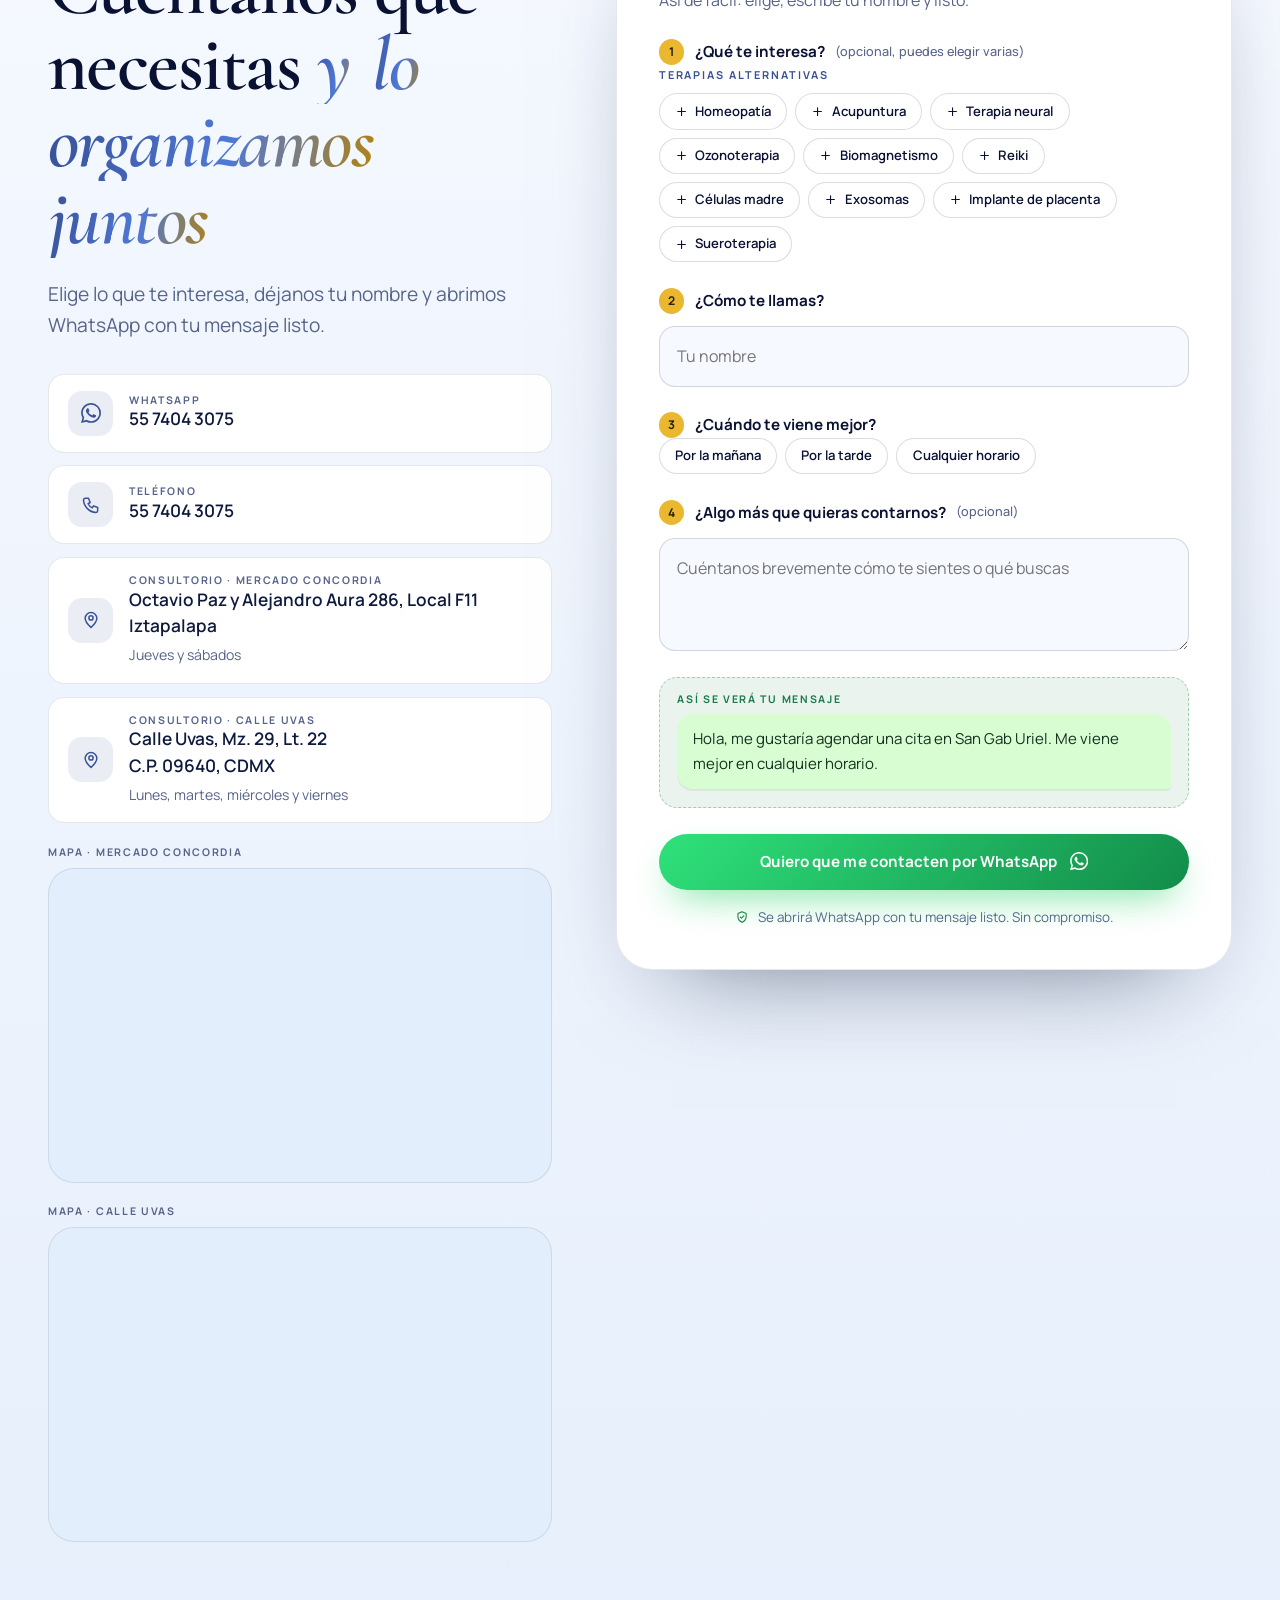
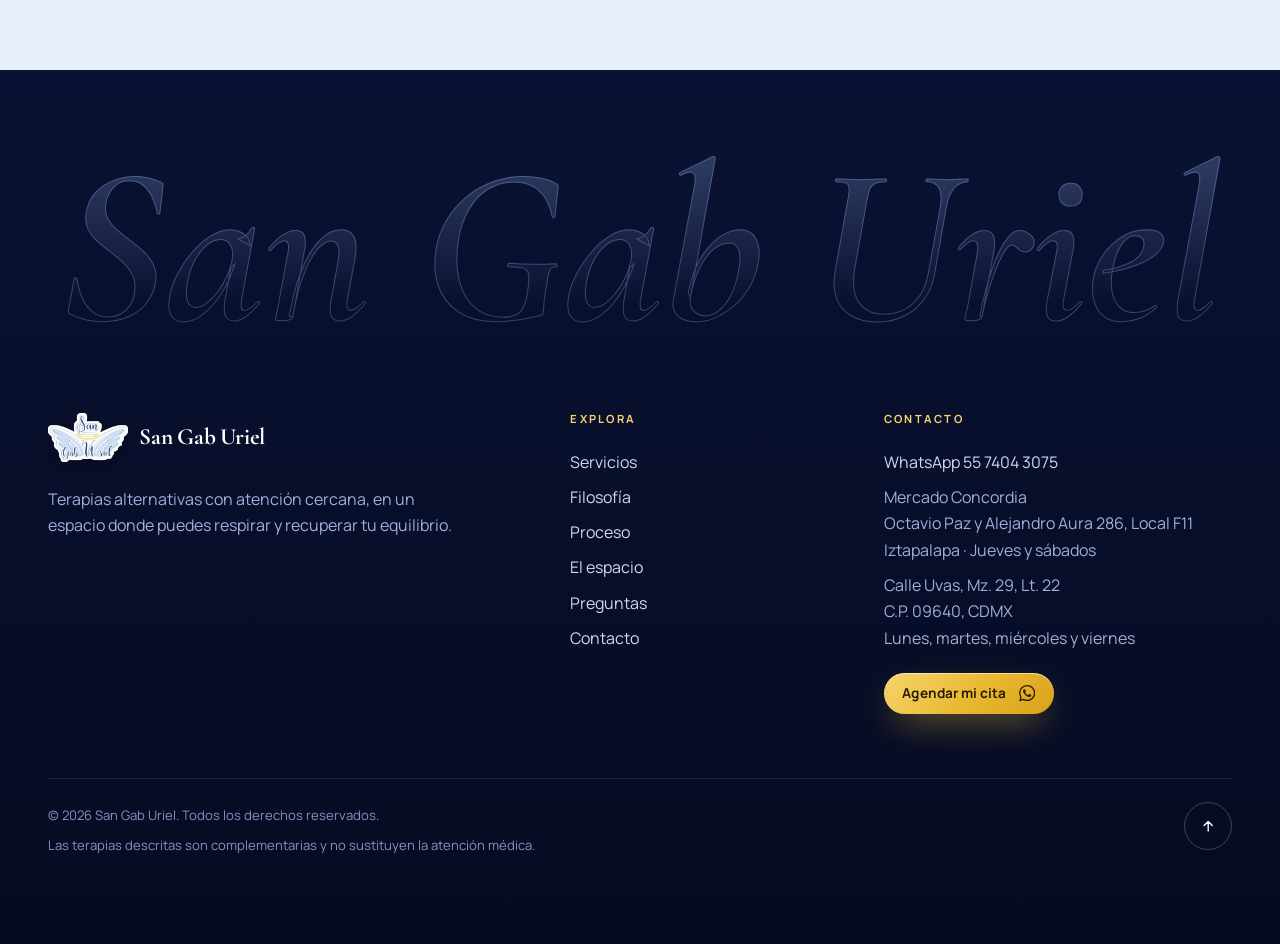
==== commit 260a6afc: "actualizando pagina" ====
--- a/index.html
+++ b/index.html
@@ -133,6 +133,14 @@
 <div class="progress" aria-hidden="true"><i id="progressBar"></i></div>
 <div class="cursor" id="cursor" aria-hidden="true"><i class="cursor__dot"></i><i class="cursor__ring"><span id="cursorLabel"></span></i></div>
 
+<!-- ============ Selector de área (Medicina / Estética) ============ -->
+<nav class="areas" aria-label="Áreas de San Gab Uriel">
+  <div class="areas__switch">
+    <a class="areas__opt" href="index.html" aria-current="page"><svg class="ico"><use href="#i-heart"/></svg>Medicina</a>
+    <a class="areas__opt" href="estetica.html"><svg class="ico"><use href="#i-spark"/></svg>Estética</a>
+  </div>
+</nav>
+
 <!-- ============ Header ============ -->
 <header class="header" id="header">
   <div class="container header__in">
--- a/styles.css
+++ b/styles.css
@@ -17,7 +17,7 @@
   --ff-display:"Cormorant Garamond","Times New Roman",serif;
   --ff-body:"Manrope",system-ui,-apple-system,"Segoe UI",Roboto,sans-serif;
   --ease:cubic-bezier(.22,1,.36,1); --ease-io:cubic-bezier(.76,0,.24,1);
-  --header-h:4.4rem; --gutter:clamp(1.25rem,5vw,3rem); --maxw:1240px;
+  --areas-h:2.7rem; --header-h:calc(4.4rem + var(--areas-h)); --gutter:clamp(1.25rem,5vw,3rem); --maxw:1240px;
   --r:16px; --r-lg:26px; --r-xl:36px;
   /* degradado del texto en cursiva (claro) */
   --em-a:var(--blue); --em-b:var(--blue-500); --em-c:var(--gold-600);
@@ -122,7 +122,16 @@
 /* 06 · Header + menú móvil --------------------------------------------------- */
 .progress{position:fixed;inset:0 0 auto 0;height:3px;z-index:1100;pointer-events:none}
 .progress i{will-change:transform;display:block;height:100%;transform-origin:left;transform:scaleX(0);background:linear-gradient(90deg,var(--sky-300),var(--gold),var(--gold-300));box-shadow:0 0 12px rgb(233 183 48 / .8)}
-.header{position:fixed;inset:0 0 auto 0;z-index:1000;height:var(--header-h);border-bottom:1px solid transparent;transition:transform .7s var(--ease),background .5s,border-color .5s;will-change:transform}
+/* Selector de área Medicina / Estética: barra fija, siempre visible (el header se apoya debajo) */
+.areas{position:fixed;inset:0 0 auto 0;z-index:1050;height:var(--areas-h);display:flex;align-items:center;justify-content:center;padding-inline:var(--gutter);background:rgb(6 11 34 / .94);border-bottom:1px solid rgb(255 255 255 / .08);-webkit-backdrop-filter:blur(10px);backdrop-filter:blur(10px)}
+.areas__switch{display:inline-grid;grid-template-columns:1fr 1fr;gap:.2rem;padding:.2rem;border-radius:999px;background:rgb(255 255 255 / .07);border:1px solid rgb(255 255 255 / .18)}
+.areas__opt{display:inline-flex;align-items:center;justify-content:center;gap:.45rem;min-width:6.9rem;padding:.4rem 1rem;border-radius:999px;font:800 .72rem/1 var(--ff-body);letter-spacing:.14em;text-transform:uppercase;color:#c9d5f2;transition:background .4s var(--ease),color .3s,box-shadow .4s}
+.areas__opt .ico{width:.95rem;height:.95rem;flex:none}
+.areas__opt:hover{color:#fff;background:rgb(255 255 255 / .12)}
+.areas__opt[aria-current="page"]{color:#2a1d00;background:linear-gradient(135deg,var(--gold-300),var(--gold));box-shadow:0 6px 18px -8px rgb(233 183 48 / .85);pointer-events:none}
+.areas__opt:focus-visible{outline:2px solid var(--gold-300);outline-offset:2px}
+@media (min-width:700px){.areas__opt{min-width:8.6rem;font-size:.76rem}}
+.header{position:fixed;inset:var(--areas-h) 0 auto 0;z-index:1000;height:calc(var(--header-h) - var(--areas-h));border-bottom:1px solid transparent;transition:transform .7s var(--ease),background .5s,border-color .5s;will-change:transform}
 .header.is-solid{background:rgb(10 18 51 / .93);border-color:rgb(255 255 255 / .08)}
 .header.is-hidden{transform:translateY(-102%)}
 .header__in{height:100%;display:flex;align-items:center;justify-content:space-between;gap:1rem}
@@ -140,9 +149,9 @@
 .burger i{display:block;width:1.15rem;height:2px;border-radius:2px;background:#fff;transition:transform .5s var(--ease)}
 html.menu-open .burger i:first-child{transform:translateY(4px) rotate(45deg)}
 html.menu-open .burger i:last-child{transform:translateY(-4px) rotate(-45deg)}
-.menu{position:fixed;inset:0;z-index:900;overflow:auto;background:radial-gradient(90% 60% at 80% 0%,#16286b,transparent 70%),var(--navy-950);color:#fff;visibility:hidden;clip-path:circle(0 at calc(100% - 2.6rem) 2.2rem);transition:clip-path .9s var(--ease-io),visibility 0s .9s}
-html.menu-open .menu{visibility:visible;clip-path:circle(150% at calc(100% - 2.6rem) 2.2rem);transition:clip-path .9s var(--ease-io),visibility 0s}
-.menu__in{min-height:100%;display:flex;flex-direction:column;justify-content:center;gap:2.2rem;padding-block:6.5rem 2rem}
+.menu{position:fixed;inset:0;z-index:900;overflow:auto;background:radial-gradient(90% 60% at 80% 0%,#16286b,transparent 70%),var(--navy-950);color:#fff;visibility:hidden;clip-path:circle(0 at calc(100% - 2.6rem) calc(var(--areas-h) + 2.2rem));transition:clip-path .9s var(--ease-io),visibility 0s .9s}
+html.menu-open .menu{visibility:visible;clip-path:circle(150% at calc(100% - 2.6rem) calc(var(--areas-h) + 2.2rem));transition:clip-path .9s var(--ease-io),visibility 0s}
+.menu__in{min-height:100%;display:flex;flex-direction:column;justify-content:center;gap:2.2rem;padding-block:calc(6.5rem + var(--areas-h)) 2rem}
 .menu nav a{display:flex;align-items:baseline;gap:1rem;padding:.15rem 0;font:600 clamp(2.5rem,11vw,3.8rem)/1.12 var(--ff-display);opacity:0;transform:translateY(26px);transition:opacity .6s var(--ease),transform .8s var(--ease),color .3s}
 .menu nav a small{font:700 .72rem var(--ff-body);letter-spacing:.2em;color:var(--gold-300)}
 .menu nav a:hover{color:var(--gold-300)}
@@ -512,11 +521,11 @@
   .footer__grid{grid-template-columns:1.4fr .8fr 1fr}
 }
 @media (min-width:900px){
-  :root{--header-h:4.9rem}
+  :root{--header-h:calc(4.9rem + var(--areas-h))}
   .brand img{height:3.1rem}
   .hero__grid{grid-template-columns:1.05fr .95fr;gap:2rem}
   .hero__stage{padding:3.5rem 0 2rem}
-  .portal{width:min(100%,420px,calc((100svh - 15rem) * .7317))}
+  .portal{width:min(100%,420px,calc((100svh - 15rem - var(--areas-h)) * .7317))}
   .chip{font-size:.84rem}
   .scroll-cue{display:flex}
   .expand__frame{clip-path:inset(15% 5% 15% 52% round 38px)}
